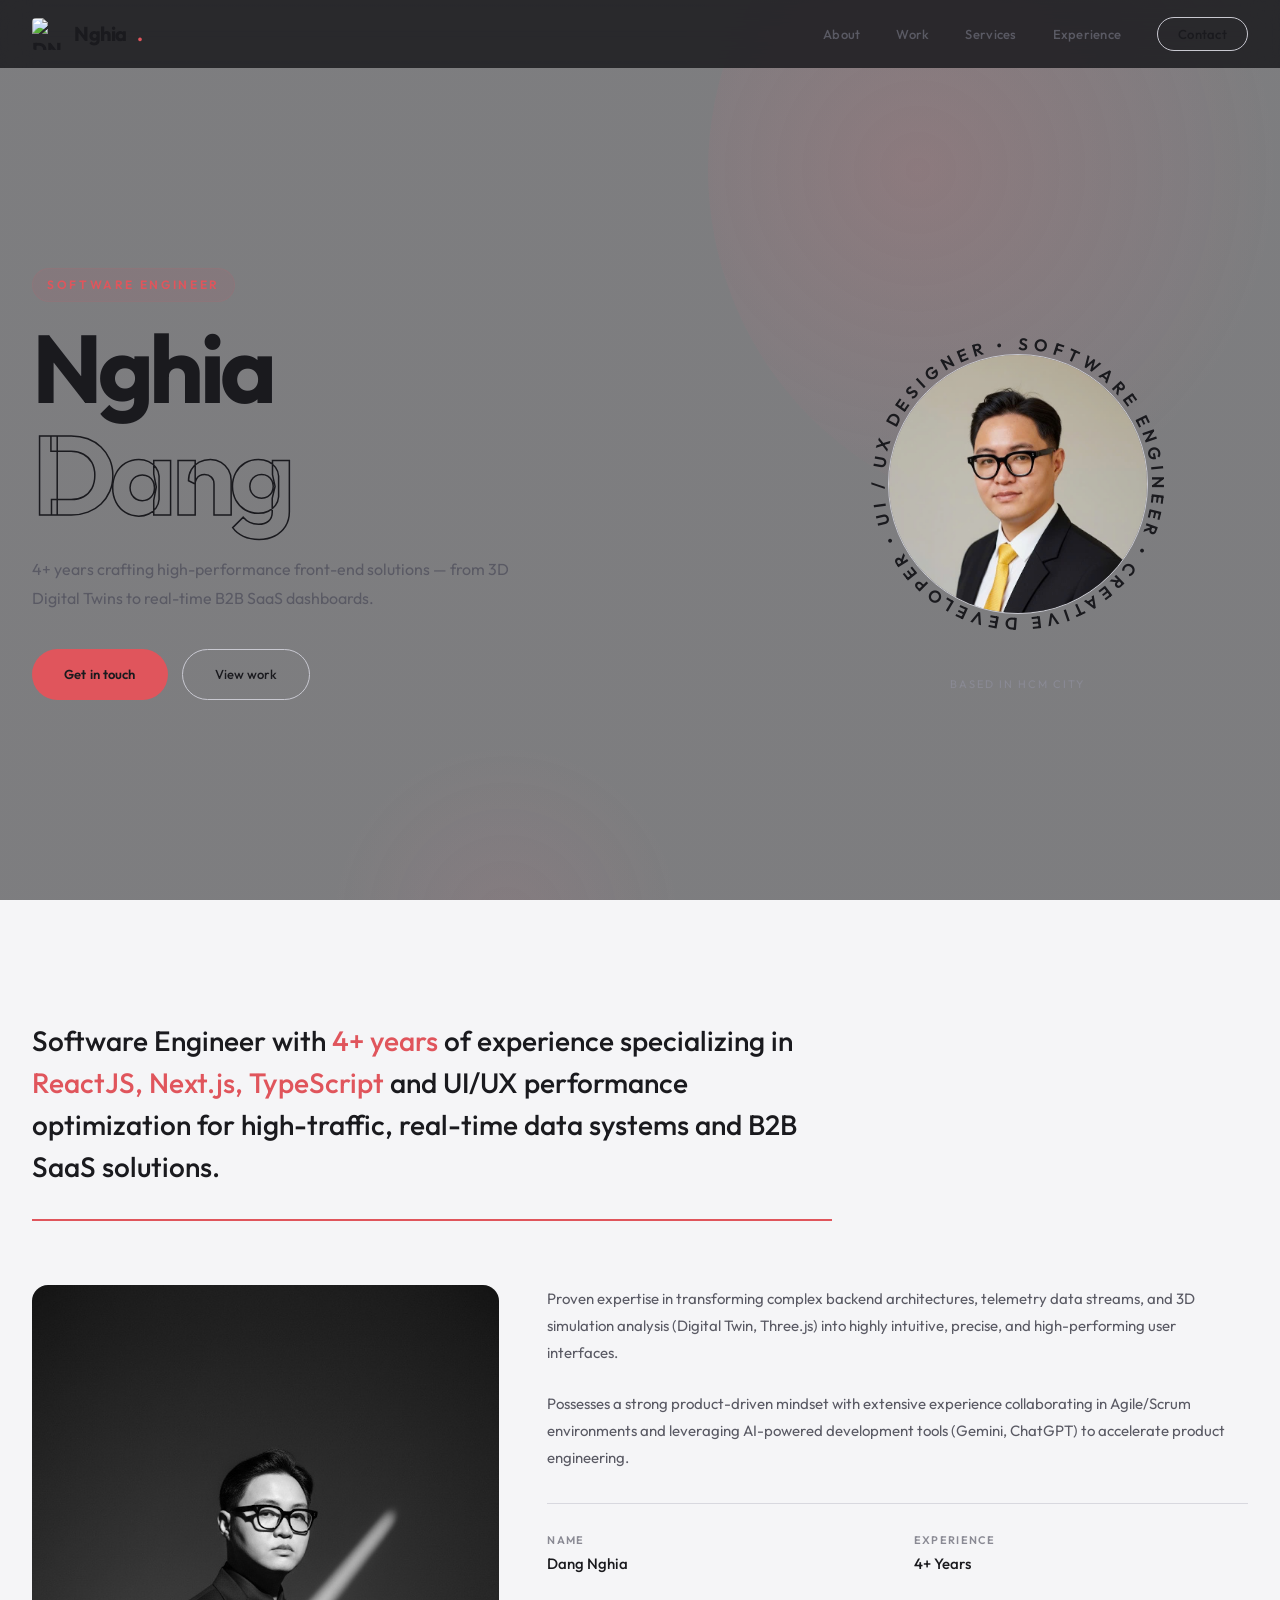
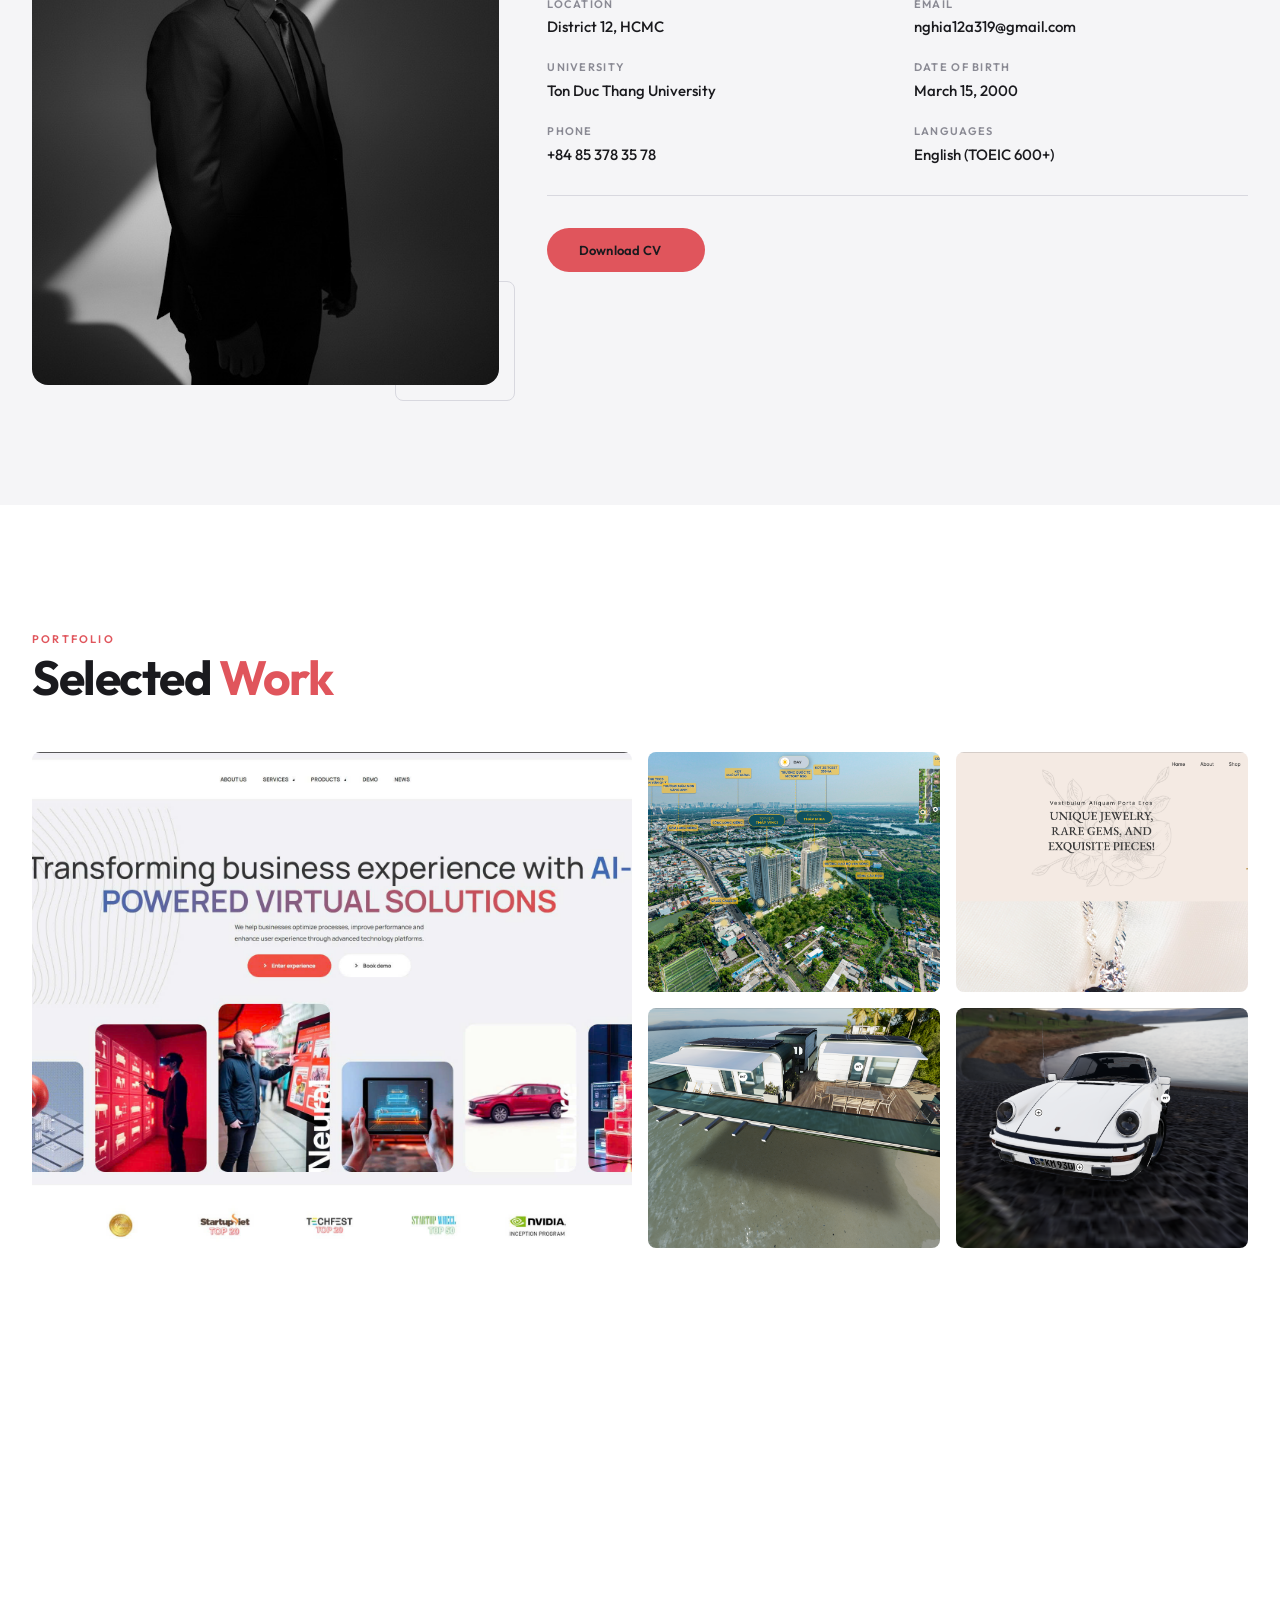
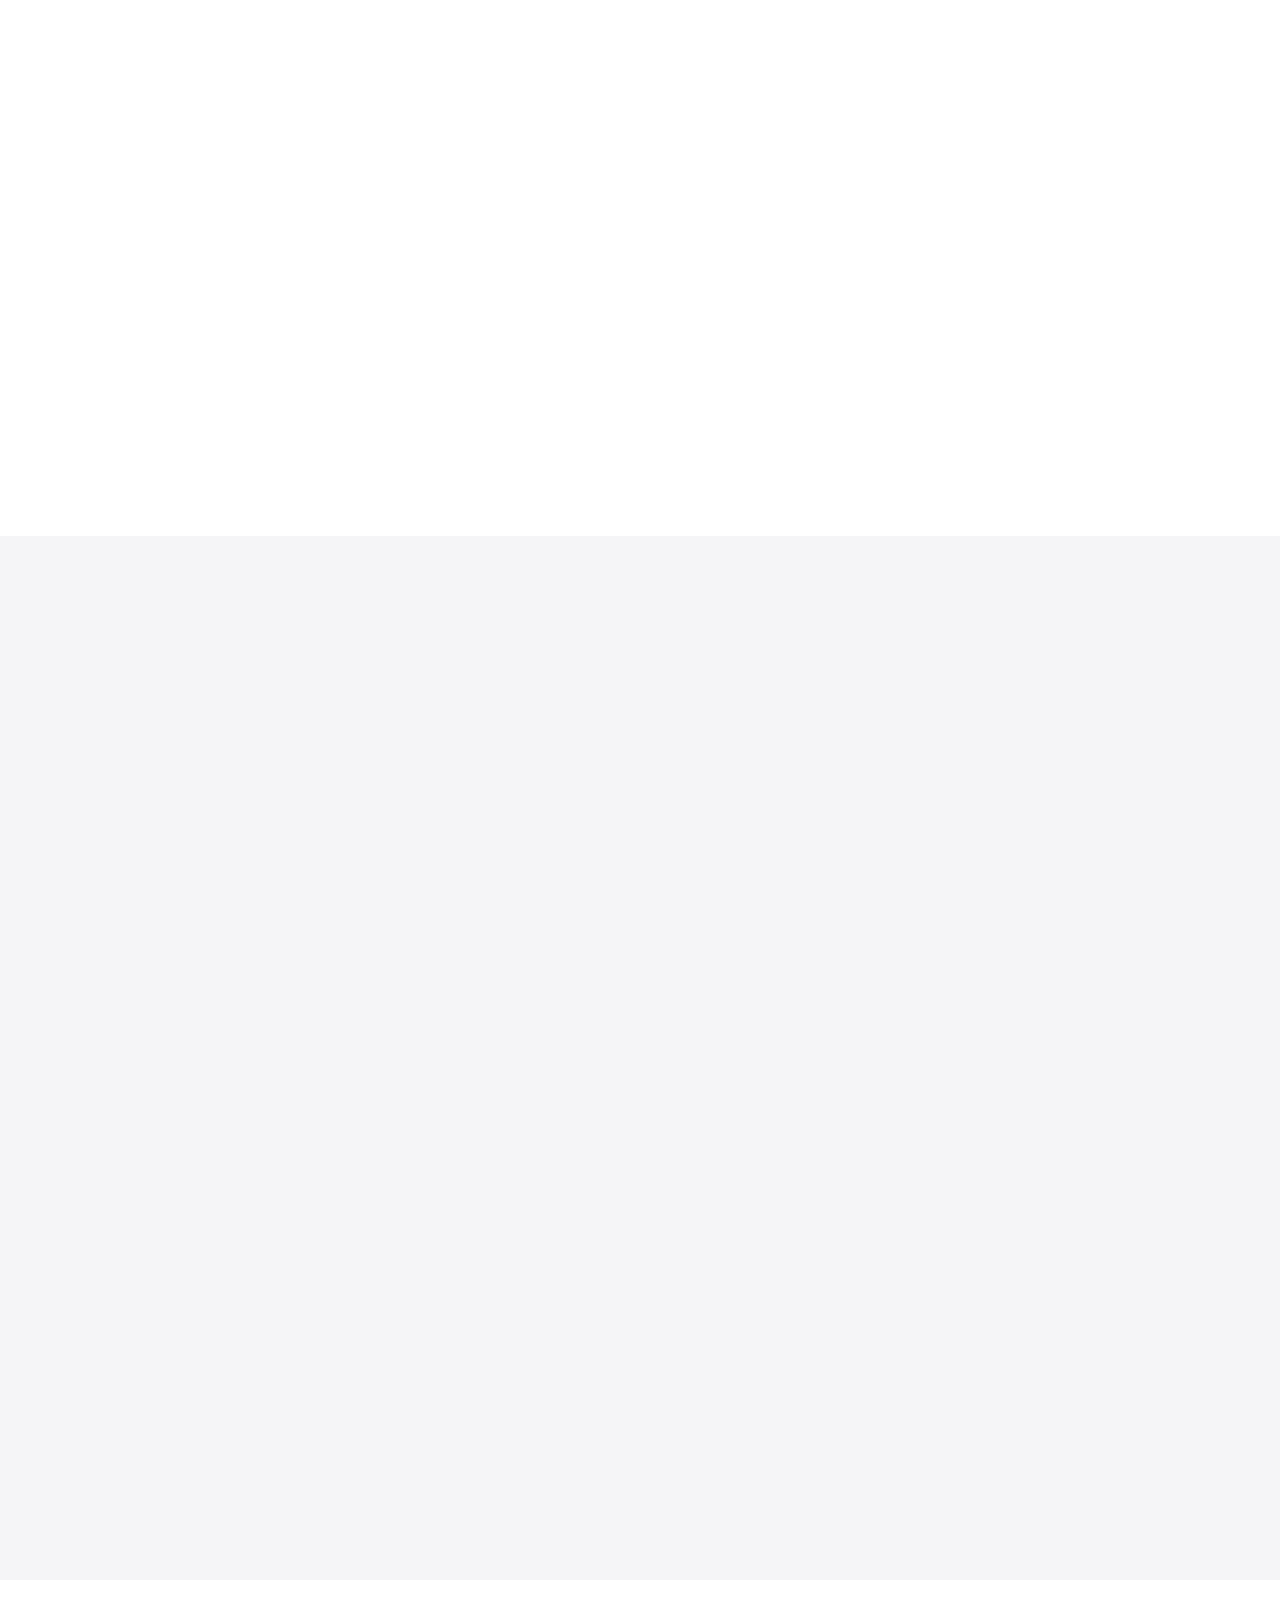
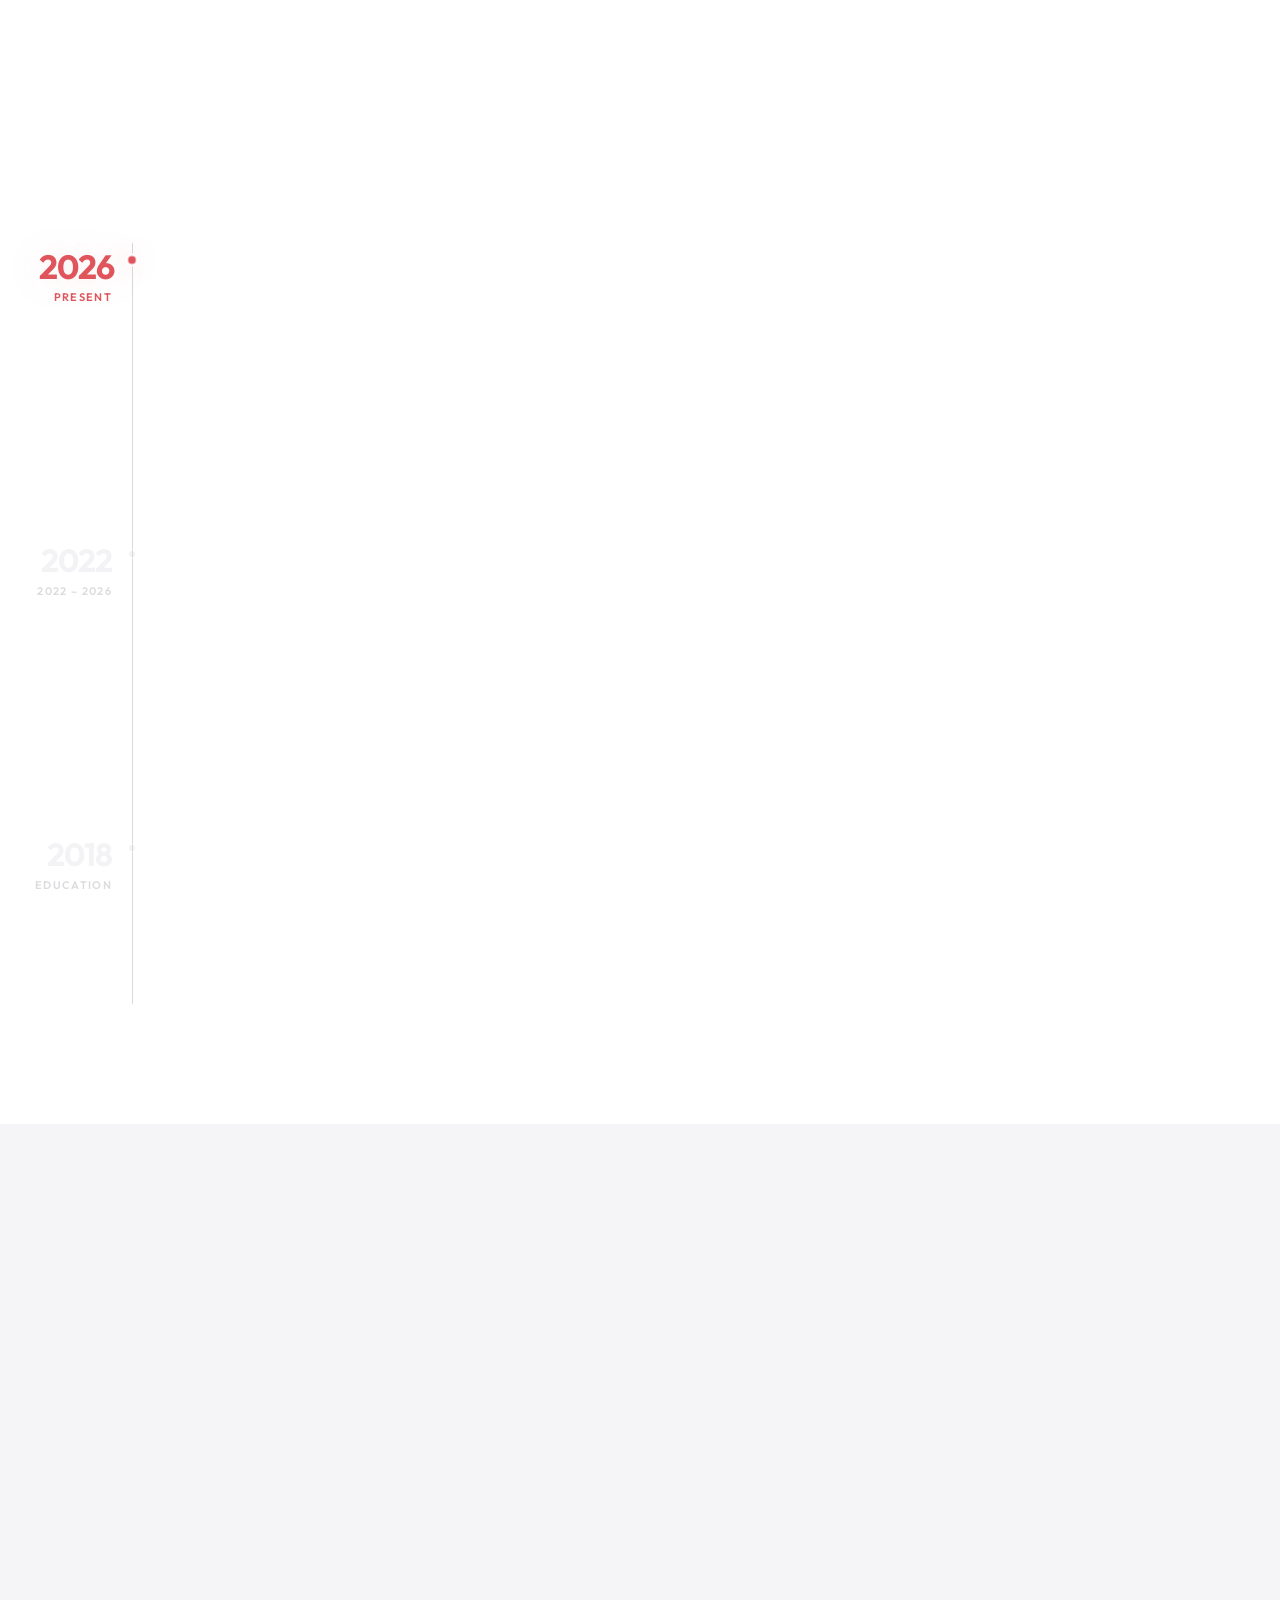
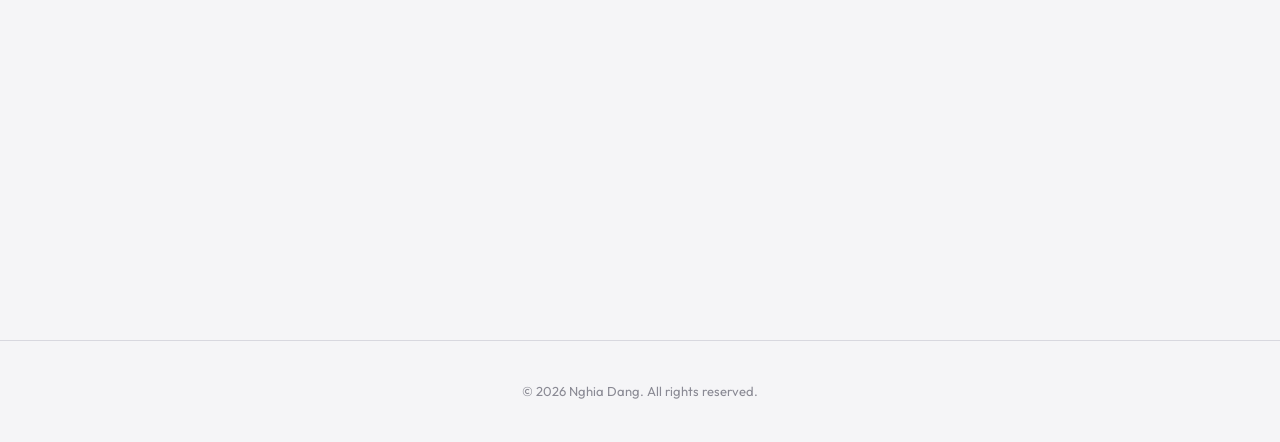
==== index.html @ f81da4aa "Add skills-lock.json to manage skill dependencies for design and redesign projects" ====
<!DOCTYPE html>
<html lang="en">

<head>
  <meta charset="UTF-8">
  <meta http-equiv="X-UA-Compatible" content="IE=edge">
  <meta name="viewport" content="width=device-width, initial-scale=1.0">
  <title>Nghia Dang — Software Engineer</title>
  <link rel="preconnect" href="https://fonts.googleapis.com">
  <link rel="preconnect" href="https://fonts.gstatic.com" crossorigin>
  <link
    href="https://fonts.googleapis.com/css2?family=Outfit:wght@400;500;600;700&family=Inter:wght@400;500;600&display=swap"
    rel="stylesheet">
  <link rel="stylesheet" href="./font/fontawesome-free-5.15.4-web/css/all.min.css">
  <link rel="stylesheet" href="./style/base.css">
  <link rel="stylesheet" href="./style/main.css">
  <link rel="stylesheet" href="./style/responsive.css">
  <link rel="shortcut icon" type="image/x-icon" href="./images/favio.png">
</head>

<body>

  <!-- Nav -->
  <nav class="nav" id="navbar" role="navigation" aria-label="Main navigation">
    <div class="container">
      <a href="#" class="nav-logo">
        <img src="./images/favio.png" alt="DN">
        Nghia<span>.</span>
      </a>
      <ul class="nav-links" id="navLinks">
        <li><a href="#about">About</a></li>
        <li><a href="#work">Work</a></li>
        <li><a href="#services">Services</a></li>
        <li><a href="#experience">Experience</a></li>
        <li><a href="#contact" class="nav-cta">Contact</a></li>
      </ul>
      <div class="burger" id="burger" aria-label="Toggle menu" role="button" tabindex="0">
        <span></span>
        <span></span>
        <span></span>
      </div>
    </div>
  </nav>

  <!-- Hero -->
  <header class="hero" id="hero">
    <video class="hero-video" autoplay muted loop playsinline poster="./images/wallpaper.jpg">
      <source src="./images/hero-bg-2.mp4" type="video/mp4">
    </video>
    <div class="hero-overlay"></div>
    <div class="hero-blob"></div>
    <div class="hero-blob-2"></div>
    <div class="container">
      <div class="hero-grid">
        <div class="hero-content">
          <span class="hero-tag">Software Engineer</span>
          <h1 class="hero-name">Nghia</h1>
          <h2 class="hero-name-outline">Dang</h2>
          <p class="hero-desc">
            4+ years crafting high-performance front-end solutions — from 3D Digital Twins to real-time B2B SaaS dashboards.
          </p>
          <div class="hero-actions">
            <a href="#contact" class="btn-primary">Get in touch</a>
            <a href="#work" class="btn-secondary">View work</a>
          </div>
        </div>
        <div class="hero-visual reveal">
          <div class="hero-visual-ring">
            <svg class="hero-visual-ring-svg" viewBox="0 0 340 340" aria-hidden="true">
              <defs>
                <path id="sloganPath" d="M 170 36 A 134 134 0 1 1 169.9 36" fill="none" />
              </defs>
              <text fill="currentColor" font-size="11" font-weight="600" letter-spacing="6"
                font-family="var(--font-sans)">
                <textPath href="#sloganPath" startOffset="0%">
                  SOFTWARE ENGINEER • CREATIVE DEVELOPER • UI / UX DESIGNER •
                </textPath>
              </text>
            </svg>
            <div class="hero-visual-ring-inner">
              <img src="./images/profile.jpg" alt="Nghia Dang">
            </div>
            <div class="hero-visual-dot"></div>
          </div>
          <span class="hero-visual-label">Based in HCM City</span>
        </div>
      </div>
    </div>
  </header>

  <!-- Hero Mobile -->
  <section class="hero-mobile" id="heroMobile">
    <video class="hero-video" autoplay muted loop playsinline poster="./images/wallpaper.jpg">
      <source src="./images/hero-bg-2.mp4" type="video/mp4">
    </video>
    <div class="hero-overlay"></div>
    <img src="./images/profile.jpg" alt="Nghia Dang" class="hero-mobile-avatar">
    <span class="hero-tag">Software Engineer</span>
    <h1 class="hero-mobile-name">Nghia Dang</h1>
    <p class="hero-mobile-sub">4+ years crafting high-performance front-end solutions — from 3D Digital Twins to real-time B2B SaaS dashboards.</p>
    <div class="hero-actions" style="justify-content:center;">
      <a href="#contact" class="btn-primary">Get in touch</a>
      <a href="#work" class="btn-secondary">View work</a>
    </div>
    <div style="margin-top: 28px; display: flex; gap: 24px; color: var(--text-muted); font-size: 1.25rem;">
      <a href="#" aria-label="Instagram"><i class="fab fa-instagram"></i></a>
      <a href="#" aria-label="Facebook"><i class="fab fa-facebook-f"></i></a>
      <a href="#" aria-label="YouTube"><i class="fab fa-youtube"></i></a>
    </div>
  </section>

  <!-- About -->
  <section class="section" id="about">
    <div class="container">
      <div class="about-statement reveal">
        Software Engineer with <em>4+ years</em> of experience specializing in <em>ReactJS, Next.js, TypeScript</em>
        and UI/UX performance optimization for high-traffic, real-time data systems and B2B SaaS solutions.
      </div>
      <div class="about-grid reveal reveal-delay-1">
        <div class="about-visual">
          <img src="./images/profile2.jpg" alt="Nghia Dang portrait">
          <div class="about-visual-decor"></div>
        </div>
        <div class="about-bio">
          <p>
            Proven expertise in transforming complex backend architectures, telemetry data streams, and 3D simulation
            analysis (Digital Twin, Three.js) into highly intuitive, precise, and high-performing user interfaces.
          </p>
          <p>
            Possesses a strong product-driven mindset with extensive experience collaborating in Agile/Scrum environments
            and leveraging AI-powered development tools (Gemini, ChatGPT) to accelerate product engineering.
          </p>
          <div class="about-details">
            <div class="about-detail-item">
              <span class="label">Name</span>
              <span class="value">Dang Nghia</span>
            </div>
            <div class="about-detail-item">
              <span class="label">Experience</span>
              <span class="value">4+ Years</span>
            </div>
            <div class="about-detail-item">
              <span class="label">Location</span>
              <span class="value">District 12, HCMC</span>
            </div>
            <div class="about-detail-item">
              <span class="label">Email</span>
              <span class="value">nghia12a319@gmail.com</span>
            </div>
            <div class="about-detail-item">
              <span class="label">University</span>
              <span class="value">Ton Duc Thang University</span>
            </div>
            <div class="about-detail-item">
              <span class="label">Date of Birth</span>
              <span class="value">March 15, 2000</span>
            </div>
            <div class="about-detail-item">
              <span class="label">Phone</span>
              <span class="value">+84 85 378 35 78</span>
            </div>
            <div class="about-detail-item">
              <span class="label">Languages</span>
              <span class="value">English (TOEIC 600+)</span>
            </div>
          </div>
          <div class="btn-download-cv">
            <button class="btn-primary btn-download-trigger">Download CV <i class="fas fa-chevron-down" style="font-size:0.7rem;margin-left:4px;"></i></button>
            <div class="btn-download-dropdown">
              <a href="./cv/CV_Dang_Hoang_Dai_Nghia_Frontend_Developer_EN.pdf" target="_blank" download><i class="fas fa-file-pdf"></i> English</a>
              <a href="./cv/CV_Dang_Hoang_Dai_Nghia_Frontend_Developer_VI.pdf" target="_blank" download><i class="fas fa-file-pdf"></i> Vietnamese</a>
            </div>
          </div>
        </div>
      </div>
    </div>
  </section>

  <!-- Work / Photos -->
  <section class="section section-alt" id="work">
    <div class="container">
      <div style="margin-bottom: 48px;" class="reveal">
        <span class="section-tag">Portfolio</span>
        <h2 class="section-title">Selected <span style="color:var(--accent);">Work</span></h2>
      </div>
      <div class="photo-grid">
        <a href="https://vizion.global/" target="_blank" class="photo-card card-1 reveal-scale reveal-delay-1">
          <img src="./images/s2.jpg" alt="Vizion Home Page">
          <div class="photo-card-overlay">
            <h3>Vizion Home Page</h3>
            <p>Landing • Animation • Brand</p>
          </div>
        </a>
        <a href="https://2fvisual-khaihoanprime.vizion.space/" target="_blank" class="photo-card card-2 reveal-scale reveal-delay-2">
          <img src="./images/s6.png" alt="Khai Hoan Prime">
          <div class="photo-card-overlay">
            <h3>Khai Hoan Prime</h3>
            <p>Real Estate • 3D Tour • Interactive</p>
          </div>
        </a>
        <a href="https://nghiadang-vizion.github.io/Aura_Jewelry_Store.2025/" target="_blank" class="photo-card card-3 reveal-scale reveal-delay-3">
          <img src="./images/s1.png" alt="Aura Jewelry">
          <div class="photo-card-overlay">
            <h3>Aura Jewelry</h3>
            <p>E-commerce • React • Three.js</p>
          </div>
        </a>
        <a href="https://demo.vizion.space/i-mbh" target="_blank" class="photo-card card-4 reveal-scale reveal-delay-4">
          <img src="./images/s3.png" alt="Mobile Home">
          <div class="photo-card-overlay">
            <h3>Mobile Home</h3>
            <p>Web Development • UI/UX • Demo</p>
          </div>
        </a>
        <a href="https://demo.vizion.space/demo-car-3d" target="_blank" class="photo-card card-5 reveal-scale reveal-delay-5">
          <img src="./images/s4.png" alt="3D Show Room">
          <div class="photo-card-overlay">
            <h3>3D Show Room</h3>
            <p>WebGL • Three.js • Interactive</p>
          </div>
        </a>
        <a href="https://demo.vizion.space/vr-factory" target="_blank" class="photo-card card-6 reveal-scale">
          <img src="./images/s5.png" alt="VR Factory">
          <div class="photo-card-overlay">
            <h3>VR Factory</h3>
            <p>VR • 3D • Immersive</p>
          </div>
        </a>
        <a href="https://fromthestress.vn/" target="_blank" class="photo-card card-7 reveal-scale reveal-delay-1">
          <img src="./images/s7.jpg" alt="From the Stress">
          <div class="photo-card-overlay">
            <h3>From the Stress</h3>
            <p>Landing • Animation • Brand</p>
          </div>
        </a>
        <a href="https://vietrunner.com/" target="_blank" class="photo-card card-11 reveal-scale">
          <img src="./images/s8.jpg" alt="Vietrunner">
          <div class="photo-card-overlay">
            <h3>Vietrunner</h3>
            <p>Landing • Animation • Brand</p>
          </div>
        </a>
        <a href="https://fms.autovts.dev/" target="_blank" class="photo-card card-12 reveal-scale">
          <img src="./images/s9.jpg" alt="Warehouse Control System">
          <div class="photo-card-overlay">
            <h3>Warehouse Control System</h3>
            <p>Web Development • React • Node.js</p>
          </div>
        </a>
        <a href="http://baobitienthanh.com/" target="_blank" class="photo-card card-13 reveal-scale">
          <img src="./images/s10.jpg" alt="Bao Bì Tiến Thành">
          <div class="photo-card-overlay">
            <h3>Bao Bì Tiến Thành</h3>
            <p>E-commerce • Laravel • SQL</p>
          </div>
        </a>
        <a href="https://vr360.etown.vizion.space/map" target="_blank" class="photo-card card-14 reveal-scale">
          <img src="./images/s11.jpg" alt="Etown 3d Tour">
          <div class="photo-card-overlay">
            <h3>Etown 3d Tour</h3>
            <p>Web Development • Three.js • Interactive</p>
          </div>
        </a>
      </div>
    </div>
  </section>

  <!-- Services -->
  <section class="section" id="services">
    <div class="container">
      <div style="margin-bottom: 48px;" class="reveal">
        <span class="section-tag">Expertise</span>
        <h2 class="section-title">What I <span style="color:var(--accent);">Do</span></h2>
      </div>
      <div class="services-list">
        <div class="service-item reveal-left">
          <span class="service-number">01</span>
          <div class="service-item-body">
            <h3>Front-End <span style="color:var(--accent);">Development</span></h3>
            <p>ReactJS, Next.js, TypeScript, JavaScript, HTML5, SASS/CSS3. Building responsive, performant web applications with clean architecture and maintainable code.</p>
          </div>
        </div>
        <div class="service-item reveal-left reveal-delay-1">
          <span class="service-number">02</span>
          <div class="service-item-body">
            <h3>Data & UI <span style="color:var(--accent);">Optimization</span></h3>
            <p>Advanced state management, form validation, component design, and UI performance tuning for massive datasets, large tables/lists, and real-time operational dashboards.</p>
          </div>
        </div>
        <div class="service-item reveal-left reveal-delay-2">
          <span class="service-number">03</span>
          <div class="service-item-body">
            <h3>System <span style="color:var(--accent);">Integration</span></h3>
            <p>RESTful API integration, JWT authentication & authorization flows, real-time telemetry communication. Proficient in Git, Nginx, Docker, Postman/Swagger.</p>
          </div>
        </div>
        <div class="service-item reveal-left reveal-delay-3">
          <span class="service-number">04</span>
          <div class="service-item-body">
            <h3>3D & <span style="color:var(--accent);">Simulation</span></h3>
            <p>Three.js, WebGL, WebXR (AR/VR), Model-Viewer, Digital Twin architecture. Building production-grade 3D web applications with optimized shaders and asset pipelines.</p>
          </div>
        </div>
      </div>
    </div>
  </section>

  <!-- Experience -->
  <section class="section section-alt" id="experience">
    <div class="container">
      <div style="margin-bottom: 64px;" class="reveal">
        <span class="section-tag">Career</span>
        <h2 class="section-title">Work <span style="color:var(--accent);">Experience</span></h2>
      </div>
      <div class="timeline">
        <div class="timeline-item" data-year="2026">
          <div class="timeline-year" data-year="2026">
            <span class="timeline-year-num">2026</span>
            <span class="timeline-year-label">Present</span>
          </div>
          <div class="timeline-content reveal-left">
            <div class="timeline-meta">
              <span class="timeline-company">Vinatech Solution</span>
              <span class="timeline-role">Frontend Web Developer</span>
            </div>
            <p>Researching and building high-fidelity 3D Digital Twin solutions for intelligent Warehouse Management Systems (WMS). Engineering low-latency real-time synchronization between AGV/AMR robot hardware and 3D web models via telemetry data processing. Designing multi-layered dashboard interfaces for monitoring tasks, workflows, and system audits.</p>
            <div class="timeline-tech">
              <span>Three.js</span>
              <span>ReactJS</span>
              <span>WebGL</span>
              <span>Real-time Telemetry</span>
              <span>Digital Twin</span>
            </div>
          </div>
        </div>
        <div class="timeline-item" data-year="2022">
          <div class="timeline-year" data-year="2022">
            <span class="timeline-year-num">2022</span>
            <span class="timeline-year-label">2022 – 2026</span>
          </div>
          <div class="timeline-content reveal-left reveal-delay-1">
            <div class="timeline-meta">
              <span class="timeline-company">Vizion LLC</span>
              <span class="timeline-role">Software Engineer (Front-end Specialist)</span>
            </div>
            <p>Developed and maintained complex enterprise web applications, re-architecting component structures to improve initial page load times by 30%. Integrated robust RESTful APIs with response caching and optimal state hydration logic, enhancing API interaction speeds by 25%. Built over 10 production-grade 3D web applications using Three.js & WebGL.</p>
            <div class="timeline-tech">
              <span>ReactJS</span>
              <span>Next.js</span>
              <span>Three.js</span>
              <span>TypeScript</span>
              <span>RESTful API</span>
              <span>Agile/Scrum</span>
            </div>
          </div>
        </div>
        <div class="timeline-item" data-year="2018">
          <div class="timeline-year" data-year="2018">
            <span class="timeline-year-num">2018</span>
            <span class="timeline-year-label">Education</span>
          </div>
          <div class="timeline-content reveal-left reveal-delay-2">
            <div class="timeline-meta">
              <span class="timeline-company">Ton Duc Thang University</span>
              <span class="timeline-role">Bachelor of Software Engineering</span>
            </div>
            <p>Graduated with a degree in Software Engineering (Information Technology major), GPA 7.5/10. Built a strong foundation in software architecture, data structures, and modern web technologies that launched a career in front-end engineering.</p>
            <div class="timeline-tech">
              <span>Software Engineering</span>
              <span>Information Technology</span>
              <span>GPA 7.5</span>
            </div>
          </div>
        </div>
      </div>
    </div>
  </section>

  <!-- Contact -->
  <section class="section" id="contact">
    <div class="container">
      <div style="margin-bottom: 48px;" class="reveal">
        <span class="section-tag">Contact</span>
        <h2 class="section-title">Let's <span style="color:var(--accent);">Talk</span></h2>
      </div>
      <div class="contact-grid reveal reveal-delay-1">
        <div class="contact-info">
          <div class="contact-card reveal-left">
            <div class="contact-card-icon"><i class="fas fa-map-marker-alt"></i></div>
            <div>
              <h4>Location</h4>
              <span>Dong Hung Thuan, Tp HCM</span>
            </div>
          </div>
          <div class="contact-card reveal-left reveal-delay-1">
            <div class="contact-card-icon"><i class="fas fa-phone"></i></div>
            <div>
              <h4>Phone</h4>
              <span>+84 85 378 35 78</span>
            </div>
          </div>
          <div class="contact-card reveal-left reveal-delay-2">
            <div class="contact-card-icon"><i class="fas fa-envelope"></i></div>
            <div>
              <h4>Email</h4>
              <span>nghia12a319@gmail.com</span>
            </div>
          </div>
          <div class="contact-card reveal-left reveal-delay-3">
            <div class="contact-card-icon"><i class="fas fa-share-alt"></i></div>
            <div>
              <h4>Social</h4>
              <div class="contact-card-social">
                <a href="#" aria-label="Facebook"><i class="fab fa-facebook-square"></i></a>
                <a href="#" aria-label="Instagram"><i class="fab fa-instagram"></i></a>
                <a href="#" aria-label="Twitter"><i class="fab fa-twitter-square"></i></a>
              </div>
            </div>
          </div>
        </div>
        <form class="contact-form-wrap" novalidate>
          <p>Have a project in mind? Let's build something great together. Drop me a message and I'll get back to you
            within 24 hours.</p>
          <div class="form-row">
            <div class="form-group">
              <label for="contactName">Name</label>
              <input type="text" id="contactName" placeholder="Your name" required>
            </div>
            <div class="form-group">
              <label for="contactEmail">Email</label>
              <input type="email" id="contactEmail" placeholder="your@email.com" required>
            </div>
          </div>
          <div class="form-row">
            <div class="form-group">
              <label for="contactPhone">Phone</label>
              <input type="tel" id="contactPhone" placeholder="+84 ...">
            </div>
            <div class="form-group">
              <label for="contactSubject">Subject</label>
              <input type="text" id="contactSubject" placeholder="Project type">
            </div>
          </div>
          <div class="form-group">
            <label for="contactMessage">Message</label>
            <textarea id="contactMessage" placeholder="Tell me about your project..." rows="4"></textarea>
          </div>
          <button type="submit" class="btn-submit">Send message</button>
        </form>
      </div>
    </div>
  </section>

  <!-- Footer -->
  <footer class="footer">
    <span>&copy; 2026 Nghia Dang. All rights reserved.</span>
  </footer>

  <!-- Scroll Top -->
  <button class="scroll-top" id="scrollTop" aria-label="Scroll to top">
    <i class="fas fa-chevron-up"></i>
  </button>

  <script src="./js/app.js"></script>
</body>

</html>
---- style/base.css ----
:root {
  --accent: #fa646b;
  --accent-hover: #fc878d;
  --accent-dim: rgba(250, 100, 107, 0.1);
  --accent-glow: rgba(250, 100, 107, 0.25);

  --surface: #1a1a1e;
  --surface-elevated: #222226;
  --surface-hover: #2a2a2e;
  --border: #2e2e33;
  --border-light: #3a3a40;

  --text-primary: #f0f0f0;
  --text-secondary: #a0a0aa;
  --text-muted: #6a6a74;

  --radius-sm: 4px;
  --radius-md: 8px;
  --radius-lg: 16px;

  --font-sans: 'Outfit', 'Inter', system-ui, -apple-system, sans-serif;
  --font-mono: 'JetBrains Mono', 'Fira Code', monospace;

  --max-width: 1280px;
  --nav-height: 68px;
}

@media (prefers-color-scheme: light) {
  :root {
    --surface: #f5f5f7;
    --surface-elevated: #ffffff;
    --surface-hover: #eeeef0;
    --border: #d8d8df;
    --border-light: #c8c8d0;
    --text-primary: #1a1a1e;
    --text-secondary: #5a5a64;
    --text-muted: #8a8a94;
    --accent: #e0555c;
    --accent-hover: #c9444b;
    --accent-dim: rgba(224, 85, 92, 0.08);
    --accent-glow: rgba(224, 85, 92, 0.18);
  }
}

@media (prefers-reduced-motion: reduce) {
  *, *::before, *::after {
    animation-duration: 0.01ms !important;
    animation-iteration-count: 1 !important;
    transition-duration: 0.01ms !important;
  }
}

*, *::before, *::after {
  margin: 0;
  padding: 0;
  box-sizing: border-box;
}

html {
  width: 100%;
  overflow-x: clip;
  scroll-behavior: smooth;
  -webkit-font-smoothing: antialiased;
  -moz-osx-font-smoothing: grayscale;
}

body {
  width: 100%;
  max-width: 100vw;
  font-family: var(--font-sans);
  background: var(--surface);
  color: var(--text-primary);
  line-height: 1.6;
  overflow-x: clip;
}

img {
  max-width: 100%;
  height: auto;
  display: block;
}

a { color: inherit; text-decoration: none; }
ul { list-style: none; }
button { font-family: inherit; cursor: pointer; border: none; background: none; }
input, textarea { font-family: inherit; }
---- style/main.css ----
.container {
  max-width: var(--max-width);
  margin: 0 auto;
  padding: 0 32px;
}

/* ══════════════════════════════════
   KEYFRAMES
   ══════════════════════════════════ */
@keyframes fadeUp {
  from {
    opacity: 0;
    transform: translateY(30px);
  }

  to {
    opacity: 1;
    transform: translateY(0);
  }
}

@keyframes fadeLeft {
  from {
    opacity: 0;
    transform: translateX(-40px);
  }

  to {
    opacity: 1;
    transform: translateX(0);
  }
}

@keyframes fadeRight {
  from {
    opacity: 0;
    transform: translateX(40px);
  }

  to {
    opacity: 1;
    transform: translateX(0);
  }
}

@keyframes scaleIn {
  from {
    opacity: 0;
    transform: scale(0.92);
  }

  to {
    opacity: 1;
    transform: scale(1);
  }
}

@keyframes pulse {

  0%,
  100% {
    transform: translate(-50%, -50%) scale(1);
    opacity: 1;
  }

  50% {
    transform: translate(-50%, -50%) scale(1.5);
    opacity: 0.5;
  }
}

@keyframes ringSpin {
  to {
    transform: rotate(360deg);
  }
}

@keyframes shimmer {
  0% {
    background-position: -200% center;
  }

  100% {
    background-position: 200% center;
  }
}

@keyframes lineGrow {
  from {
    width: 0;
  }

  to {
    width: 100%;
  }
}

@keyframes bgPan {
  from {
    background-position: 0% 50%;
  }

  to {
    background-position: 100% 50%;
  }
}

@keyframes float {

  0%,
  100% {
    transform: translateY(0);
  }

  50% {
    transform: translateY(-8px);
  }
}

/* ══════════════════════════════════
   NAVIGATION
   ══════════════════════════════════ */
.nav {
  position: fixed;
  top: 0;
  left: 0;
  right: 0;
  z-index: 100;
  height: var(--nav-height);
  display: flex;
  align-items: center;
  background: rgba(26, 26, 30, 0.85);
  backdrop-filter: blur(16px);
  -webkit-backdrop-filter: blur(16px);
  border-bottom: 1px solid transparent;
  transition: transform 0.4s cubic-bezier(0.16, 1, 0.3, 1), border-color 0.3s;
  animation: fadeUp 0.6s cubic-bezier(0.16, 1, 0.3, 1) both;
}

.nav.has-scrolled {
  border-bottom-color: var(--border);
}

.nav.hidden {
  transform: translateY(-100%);
}

.nav .container {
  display: flex;
  align-items: center;
  justify-content: space-between;
  width: 100%;
}

.nav-logo {
  display: flex;
  align-items: center;
  gap: 10px;
  font-size: 1.25rem;
  font-weight: 700;
  letter-spacing: -0.02em;
  color: var(--text-primary);
}

.nav-logo img {
  width: 32px;
  height: 32px;
  border-radius: var(--radius-sm);
  transition: transform 0.3s;
}

.nav-logo:hover img {
  transform: rotate(-8deg) scale(1.05);
}

.nav-logo span {
  color: var(--accent);
}

.nav-links {
  display: flex;
  align-items: center;
  gap: 36px;
}

.nav-links a {
  font-size: 0.813rem;
  font-weight: 500;
  color: var(--text-secondary);
  letter-spacing: 0.02em;
  transition: color 0.25s;
  position: relative;
}

.nav-links a::after {
  content: '';
  position: absolute;
  bottom: -4px;
  left: 0;
  width: 0;
  height: 1.5px;
  background: var(--accent);
  transition: width 0.35s cubic-bezier(0.16, 1, 0.3, 1);
}

.nav-links a:hover {
  color: var(--text-primary);
}

.nav-links a:hover::after {
  width: 100%;
}

.nav-cta {
  padding: 8px 20px !important;
  border: 1px solid var(--border-light);
  border-radius: 9999px;
  color: var(--text-primary) !important;
  transition: border-color 0.25s, background 0.25s !important;
}

.nav-cta::after {
  display: none !important;
}

.nav-cta:hover {
  border-color: var(--accent) !important;
  background: var(--accent-dim) !important;
}

.burger {
  display: none;
  flex-direction: column;
  gap: 5px;
  cursor: pointer;
  padding: 4px;
  z-index: 110;
}

.burger span {
  display: block;
  width: 22px;
  height: 2px;
  background: var(--text-primary);
  border-radius: 2px;
  transition: transform 0.3s, opacity 0.3s;
}

.burger.active span:nth-child(1) {
  transform: translateY(7px) rotate(45deg);
}

.burger.active span:nth-child(2) {
  opacity: 0;
}

.burger.active span:nth-child(3) {
  transform: translateY(-7px) rotate(-45deg);
}

/* ══════════════════════════════════
   HERO
   ══════════════════════════════════ */
.hero {
  position: relative;
  min-height: 100dvh;
  display: flex;
  align-items: center;
  padding-top: var(--nav-height);
  overflow: hidden;
}

.hero-video {
  position: absolute;
  inset: 0;
  width: 100%;
  height: 100%;
  object-fit: cover;
  z-index: 0;
  will-change: transform;
}

.hero-video+.hero-blob {
  z-index: 1;
}

.hero-overlay {
  position: absolute;
  inset: 0;
  background: linear-gradient(135deg, rgba(26, 26, 30, 0.55), rgba(26, 26, 30, 0.55));
  z-index: 1;
  pointer-events: none;
}

.hero-blob,
.hero-blob-2 {
  z-index: 1;
}

.hero-blob {
  position: absolute;
  top: -20%;
  right: -10%;
  width: 700px;
  height: 700px;
  background: radial-gradient(circle at 30% 50%, rgba(250, 100, 107, 0.12), transparent 60%);
  border-radius: 50%;
  z-index: 1;
  pointer-events: none;
  animation: float 8s ease-in-out infinite;
}

.hero-blob-2 {
  position: absolute;
  bottom: -30%;
  left: 20%;
  width: 500px;
  height: 500px;
  background: radial-gradient(circle at 50% 50%, rgba(250, 100, 107, 0.06), transparent 50%);
  border-radius: 50%;
  z-index: 1;
  pointer-events: none;
  animation: float 10s ease-in-out infinite reverse;
}

.hero>* {
  position: relative;
  z-index: 2;
}

.hero>.hero-video,
.hero>.hero-overlay,
.hero>.hero-blob,
.hero>.hero-blob-2 {
  position: absolute;
  z-index: auto;
}

.hero .container {
  position: relative;
  z-index: 2;
  width: 100%;
}

.hero-grid {
  display: grid;
  grid-template-columns: 1.2fr 0.8fr;
  gap: 64px;
  align-items: center;
}

.hero-content>* {
  animation: fadeUp 0.7s cubic-bezier(0.16, 1, 0.3, 1) both;
}

.hero-tag {
  font-size: 0.75rem;
  font-weight: 600;
  text-transform: uppercase;
  letter-spacing: 0.22em;
  color: var(--accent);
  margin-bottom: 20px;
  display: inline-block;
  padding: 6px 14px;
  border: 1px solid var(--accent-dim);
  border-radius: 9999px;
  background: var(--accent-dim);
  animation-delay: 0.1s;
}

.hero-name {
  font-size: clamp(3rem, 8vw, 6rem);
  font-weight: 700;
  line-height: 0.95;
  letter-spacing: -0.05em;
  margin-bottom: 8px;
  animation-delay: 0.25s;
}

.hero-name-outline {
  font-size: clamp(3.2rem, 9vw, 7rem);
  font-weight: 700;
  line-height: 0.95;
  letter-spacing: -0.05em;
  color: transparent;
  -webkit-text-stroke: 1.5px var(--text-primary);
  margin-bottom: 28px;
  animation-delay: 0.4s;
}

.hero-desc {
  font-size: 1rem;
  color: var(--text-secondary);
  max-width: 480px;
  line-height: 1.8;
  margin-bottom: 36px;
  animation-delay: 0.55s;
}

.hero-actions {
  display: flex;
  gap: 14px;
  flex-wrap: wrap;
  animation-delay: 0.7s;
}

.btn-primary {
  display: inline-flex;
  align-items: center;
  gap: 8px;
  padding: 14px 32px;
  background: var(--accent);
  color: #1a1a1e;
  font-size: 0.813rem;
  font-weight: 600;
  border-radius: 9999px;
  transition: transform 0.25s, box-shadow 0.25s;
  letter-spacing: 0.01em;
  will-change: transform;
}

.btn-primary:hover {
  transform: translateY(-3px) scale(1.02);
  box-shadow: 0 12px 32px var(--accent-glow);
}

.btn-primary:active {
  transform: scale(0.96);
}

.btn-secondary {
  display: inline-flex;
  align-items: center;
  gap: 8px;
  padding: 14px 32px;
  border: 1px solid var(--border-light);
  color: var(--text-primary);
  font-size: 0.813rem;
  font-weight: 500;
  border-radius: 9999px;
  transition: border-color 0.25s, background 0.25s, transform 0.25s;
}

.btn-secondary:hover {
  border-color: var(--text-secondary);
  background: var(--surface-elevated);
  transform: translateY(-2px);
}

.btn-secondary:active {
  transform: scale(0.96);
}

.hero-visual {
  position: relative;
  display: flex;
  justify-content: center;
  align-items: center;
  animation: scaleIn 0.8s cubic-bezier(0.16, 1, 0.3, 1) 0.6s both;
}

.hero-visual-ring {
  width: 340px;
  height: 340px;
  border-radius: 50%;
  position: relative;
  display: flex;
  align-items: center;
  justify-content: center;
  animation: ringSpin 30s linear infinite;
}

.hero-visual-ring-inner {
  width: 260px;
  height: 260px;
  border-radius: 50%;
  border: 1px solid var(--border-light);
  display: flex;
  align-items: center;
  justify-content: center;
  overflow: hidden;
  animation: ringSpin 30s linear infinite reverse;
  position: relative;
}

.hero-visual-ring-inner img {
  transition: transform 0.5s;
  position: absolute;
  top: -20px;
}

.hero-visual-ring-inner:hover img {
  transform: scale(1.06);
}

.hero-visual-dot {
  position: absolute;
  width: 12px;
  height: 12px;
  background: var(--accent);
  border-radius: 50%;
  top: 50%;
  left: 50%;
  transform: translate(-50%, -50%);
  box-shadow: 0 0 20px var(--accent-glow);
  animation: pulse 2.5s ease-in-out infinite;
  display: none;
}

.hero-visual-ring-svg {
  position: absolute;
  inset: 0;
  width: 100%;
  height: 100%;
  pointer-events: none;
}

.hero-visual-ring-svg text {
  font-size: 17px;
  letter-spacing: 5px;
  font-weight: 600;
  text-transform: uppercase;
  fill: currentColor;
}

.hero-visual-label {
  position: absolute;
  bottom: -40px;
  left: 50%;
  transform: translateX(-50%);
  font-size: 0.688rem;
  text-transform: uppercase;
  letter-spacing: 0.18em;
  color: var(--text-muted);
  white-space: nowrap;
}

/* ─── Hero Mobile ─── */
.hero-mobile {
  display: none;
  position: relative;
  width: 100%;
  min-height: 100dvh;
  padding: var(--nav-height) 24px 48px;
  flex-direction: column;
  align-items: center;
  justify-content: center;
  text-align: center;
  overflow: hidden;
}

.hero-mobile>*:not(.hero-video):not(.hero-overlay) {
  position: relative;
  z-index: 2;
}

.hero-mobile-avatar {
  width: 120px;
  height: 120px;
  border-radius: 50%;
  border: 2px solid var(--accent);
  object-fit: cover;
  margin-bottom: 24px;
  animation: scaleIn 0.6s cubic-bezier(0.16, 1, 0.3, 1) both;
}

.hero-mobile-name {
  font-size: 2.5rem;
  font-weight: 700;
  letter-spacing: -0.03em;
  line-height: 1;
  margin-bottom: 8px;
  animation: fadeUp 0.6s cubic-bezier(0.16, 1, 0.3, 1) 0.2s both;
}

.hero-mobile-sub {
  font-size: 0.938rem;
  color: var(--text-secondary);
  margin-bottom: 32px;
  max-width: 320px;
  animation: fadeUp 0.6s cubic-bezier(0.16, 1, 0.3, 1) 0.35s both;
}

.hero-mobile .hero-actions {
  animation: fadeUp 0.6s cubic-bezier(0.16, 1, 0.3, 1) 0.5s both;
}

/* ══════════════════════════════════
   SECTIONS
   ══════════════════════════════════ */
.section {
  padding: 120px 0;
  width: 100%;
}

.section-alt {
  background: var(--surface-elevated);
}

.section-tag {
  font-size: 0.688rem;
  font-weight: 600;
  text-transform: uppercase;
  letter-spacing: 0.2em;
  color: var(--accent);
  margin-bottom: 12px;
}

.section-title {
  font-size: clamp(2rem, 4vw, 3rem);
  font-weight: 700;
  letter-spacing: -0.03em;
  line-height: 1.1;
}

.section-title .accent {
  color: var(--accent);
  background: linear-gradient(90deg, var(--accent), var(--accent-hover), var(--accent));
  background-size: 200% auto;
  -webkit-background-clip: text;
  -webkit-text-fill-color: transparent;
  background-clip: text;
  animation: shimmer 4s linear infinite;
}

/* ══════════════════════════════════
   ABOUT
   ══════════════════════════════════ */
.about-statement {
  font-size: clamp(1.25rem, 2.5vw, 1.75rem);
  font-weight: 500;
  line-height: 1.5;
  color: var(--text-primary);
  max-width: 800px;
  margin-bottom: 64px;
  padding-bottom: 32px;
  border-bottom: 1px solid var(--border);
  position: relative;
}

.about-statement::after {
  content: '';
  position: absolute;
  bottom: -1px;
  left: 0;
  width: 80px;
  height: 2px;
  background: var(--accent);
  animation: lineGrow 0.8s cubic-bezier(0.16, 1, 0.3, 1) forwards;
}

.about-statement em {
  color: var(--accent);
  font-style: normal;
}

.about-grid {
  display: grid;
  grid-template-columns: 1fr 1.5fr;
  gap: 48px;
}

.about-visual {
  position: relative;
}

.about-visual img {
  width: 100%;
  border-radius: var(--radius-lg);
  filter: grayscale(1);
  transition: filter 0.6s, transform 0.6s;
}

.about-visual:hover img {
  filter: grayscale(0);
  transform: scale(1.02);
}

.about-visual-decor {
  position: absolute;
  bottom: -16px;
  right: -16px;
  width: 120px;
  height: 120px;
  border: 1px solid var(--border);
  border-radius: var(--radius-md);
  z-index: -1;
  transition: border-color 0.4s;
}

.about-visual:hover+.about-visual-decor,
.about-visual-decor:hover {
  border-color: var(--accent);
}

.about-bio p {
  color: var(--text-secondary);
  line-height: 1.8;
  margin-bottom: 24px;
  font-size: 0.938rem;
}

.about-details {
  display: grid;
  grid-template-columns: 1fr 1fr;
  gap: 20px 32px;
  margin: 32px 0;
  padding: 28px 0;
  border-top: 1px solid var(--border);
  border-bottom: 1px solid var(--border);
}

.about-detail-item {
  display: flex;
  flex-direction: column;
  gap: 2px;
  transition: transform 0.3s;
}

.about-detail-item:hover {
  transform: translateX(4px);
}

.about-detail-item .label {
  font-size: 0.688rem;
  font-weight: 600;
  text-transform: uppercase;
  letter-spacing: 0.12em;
  color: var(--text-muted);
}

.about-detail-item .value {
  font-size: 0.938rem;
  font-weight: 500;
  color: var(--text-primary);
}

/* ══════════════════════════════════
   WORK / PHOTOS
   ══════════════════════════════════ */
.photo-grid {
  display: grid;
  grid-template-columns: repeat(4, 1fr);
  grid-template-rows: repeat(5, 240px);
  gap: 16px;
}

.photo-card {
  position: relative;
  border-radius: var(--radius-md);
  overflow: hidden;
  cursor: pointer;
  background: var(--surface-elevated);
  transition: transform 0.4s cubic-bezier(0.16, 1, 0.3, 1), box-shadow 0.4s;
}

.photo-card:hover {
  transform: translateY(-4px);
  box-shadow: 0 16px 40px rgba(0, 0, 0, 0.25);
}

.photo-card img {
  width: 100%;
  height: 100%;
  object-fit: cover;
  transition: transform 0.7s cubic-bezier(0.16, 1, 0.3, 1);
}

.photo-card:hover img {
  transform: scale(1.05);
}

.card-1 {
  grid-column: span 2;
  grid-row: span 2;
}

.card-2 {
  grid-column: 3;
  grid-row: 1;
}

.card-3 {
  grid-column: 4;
  grid-row: 1;
}

.card-4 {
  grid-column: 3;
  grid-row: 2;
}

.card-5 {
  grid-column: 4;
  grid-row: 2;
}

.card-6 {
  grid-column: span 2;
  grid-row: 3;
}

.card-7 {
  grid-column: 3 / 5;
  grid-row: 3 / 5;
}

.card-11 {
  grid-column: 1;
  grid-row: 4;
  background: none;
  cursor: default;
}

.card-12 {
  grid-column: 2;
  grid-row: 4;
  background: none;
  cursor: default;
}

.card-13 {
  grid-column: span 2 / span 2;
  grid-row-start: 5;
}

.card-14 {
  grid-column: span 2 / span 2;
  grid-column-start: 3;
  grid-row-start: 5;
}

.photo-card-overlay {
  position: absolute;
  inset: 0;
  background: linear-gradient(to top, rgba(26, 26, 30, 0.9) 0%, transparent 60%);
  display: flex;
  flex-direction: column;
  justify-content: flex-end;
  padding: 28px;
  opacity: 0;
  transition: opacity 0.4s;
}

.photo-card:hover .photo-card-overlay {
  opacity: 1;
}

.photo-card-overlay h3 {
  font-size: 1.125rem;
  font-weight: 600;
  margin-bottom: 4px;
  transform: translateY(12px);
  transition: transform 0.35s cubic-bezier(0.16, 1, 0.3, 1);
}

.photo-card:hover .photo-card-overlay h3 {
  transform: translateY(0);
}

.photo-card-overlay p {
  font-size: 0.813rem;
  color: var(--text-secondary);
  transform: translateY(12px);
  transition: transform 0.35s cubic-bezier(0.16, 1, 0.3, 1) 0.05s;
}

.photo-card:hover .photo-card-overlay p {
  transform: translateY(0);
}

/* ══════════════════════════════════
   SERVICES
   ══════════════════════════════════ */
.services-list {
  display: grid;
  gap: 0;
}

.service-item {
  display: grid;
  grid-template-columns: 80px 1fr;
  gap: 32px;
  padding: 36px 0;
  border-bottom: 1px solid var(--border);
  align-items: start;
  transition: padding-left 0.3s;
}

.service-item:hover {
  padding-left: 12px;
}

.service-item:first-child {
  border-top: 1px solid var(--border);
}

.service-number {
  font-size: 2.5rem;
  font-weight: 700;
  color: var(--border);
  line-height: 1;
  letter-spacing: -0.04em;
  font-family: var(--font-mono);
  transition: color 0.4s;
}

.service-item:hover .service-number {
  color: var(--accent);
}

.service-item-body h3 {
  font-size: 1.125rem;
  font-weight: 600;
  margin-bottom: 8px;
  letter-spacing: -0.02em;
  transition: color 0.3s;
}

.service-item:hover .service-item-body h3 {
  color: var(--accent);
}

.service-item-body p {
  font-size: 0.875rem;
  color: var(--text-secondary);
  line-height: 1.7;
  max-width: 520px;
}

/* ══════════════════════════════════
   BLOGS
   ══════════════════════════════════ */
.blog-list {
  display: grid;
  gap: 24px;
}

.blog-row {
  display: grid;
  grid-template-columns: 1fr 1fr;
  gap: 40px;
  align-items: center;
  padding: 32px 0;
  border-bottom: 1px solid var(--border);
  transition: padding-left 0.3s, padding-right 0.3s;
}

.blog-row:first-child {
  border-top: 1px solid var(--border);
}

.blog-row:hover {
  padding-left: 8px;
  padding-right: 8px;
}

.blog-row-image {
  border-radius: var(--radius-md);
  overflow: hidden;
  height: 260px;
}

.blog-row-image img {
  width: 100%;
  height: 100%;
  object-fit: cover;
  transition: transform 0.6s cubic-bezier(0.16, 1, 0.3, 1);
}

.blog-row:hover .blog-row-image img {
  transform: scale(1.04);
}

.blog-row-content {
  display: flex;
  flex-direction: column;
}

.blog-row-meta {
  display: flex;
  gap: 20px;
  font-size: 0.75rem;
  color: var(--text-muted);
  margin-bottom: 12px;
}

.blog-row-meta i {
  margin-right: 4px;
  color: var(--accent);
}

.blog-row-title {
  font-size: 1.25rem;
  font-weight: 600;
  letter-spacing: -0.02em;
  margin-bottom: 12px;
  line-height: 1.3;
  transition: color 0.3s;
}

.blog-row:hover .blog-row-title {
  color: var(--accent);
}

.blog-row-desc {
  font-size: 0.875rem;
  color: var(--text-secondary);
  line-height: 1.7;
  margin-bottom: 20px;
}

.blog-row-link {
  font-size: 0.813rem;
  font-weight: 600;
  color: var(--accent);
  display: inline-flex;
  align-items: center;
  gap: 6px;
  transition: gap 0.25s;
}

.blog-row-link:hover {
  gap: 12px;
}

/* ══════════════════════════════════
   CONTACT
   ══════════════════════════════════ */
.contact-grid {
  display: grid;
  grid-template-columns: 1fr 1.2fr;
  gap: 64px;
}

.contact-info {
  display: flex;
  flex-direction: column;
  gap: 20px;
}

.contact-card {
  display: flex;
  align-items: center;
  gap: 16px;
  padding: 20px;
  border: 1px solid var(--border);
  border-radius: var(--radius-md);
  transition: border-color 0.3s, transform 0.3s, box-shadow 0.3s;
}

.contact-card:hover {
  border-color: var(--accent);
  transform: translateX(6px);
  box-shadow: -8px 0 24px rgba(250, 100, 107, 0.06);
}

.contact-card-icon {
  width: 44px;
  height: 44px;
  display: flex;
  align-items: center;
  justify-content: center;
  background: var(--accent-dim);
  border-radius: var(--radius-sm);
  color: var(--accent);
  font-size: 1rem;
  flex-shrink: 0;
  transition: background 0.3s, transform 0.3s;
}

.contact-card:hover .contact-card-icon {
  background: var(--accent);
  color: #1a1a1e;
  transform: scale(1.08);
}

.contact-card h4 {
  font-size: 0.75rem;
  font-weight: 600;
  text-transform: uppercase;
  letter-spacing: 0.1em;
  margin-bottom: 2px;
  color: var(--text-muted);
}

.contact-card span {
  font-size: 0.875rem;
  color: var(--text-primary);
}

.contact-card-social {
  display: flex;
  gap: 14px;
  font-size: 1.125rem;
}

.contact-card-social a {
  color: var(--text-secondary);
  transition: color 0.25s, transform 0.25s;
  display: inline-block;
}

.contact-card-social a:hover {
  color: var(--accent);
  transform: translateY(-3px);
}

.contact-form-wrap {
  display: flex;
  flex-direction: column;
  gap: 18px;
}

.contact-form-wrap p {
  font-size: 0.875rem;
  color: var(--text-secondary);
  line-height: 1.7;
  margin-bottom: 8px;
}

.form-row {
  display: grid;
  grid-template-columns: 1fr 1fr;
  gap: 16px;
}

.form-group {
  display: flex;
  flex-direction: column;
  gap: 6px;
}

.form-group label {
  font-size: 0.688rem;
  font-weight: 600;
  text-transform: uppercase;
  letter-spacing: 0.1em;
  color: var(--text-muted);
}

.form-group input,
.form-group textarea {
  padding: 12px 16px;
  background: var(--surface-elevated);
  border: 1px solid var(--border);
  border-radius: var(--radius-sm);
  color: var(--text-primary);
  font-size: 0.875rem;
  outline: none;
  transition: border-color 0.25s, background 0.25s, transform 0.25s;
}

.form-group input:focus,
.form-group textarea:focus {
  border-color: var(--accent);
  background: var(--surface-hover);
  transform: scale(1.01);
}

.form-group textarea {
  resize: vertical;
  min-height: 120px;
}

.btn-submit {
  align-self: flex-start;
  padding: 14px 36px;
  background: var(--accent);
  color: #1a1a1e;
  font-size: 0.813rem;
  font-weight: 600;
  border-radius: 9999px;
  transition: transform 0.25s, box-shadow 0.25s;
  letter-spacing: 0.01em;
  will-change: transform;
}

.btn-submit:hover {
  transform: translateY(-3px) scale(1.02);
  box-shadow: 0 12px 32px var(--accent-glow);
}

.btn-submit:active {
  transform: scale(0.96);
}

/* ══════════════════════════════════
   EXPERIENCE / TIMELINE
   ══════════════════════════════════ */
.timeline {
  display: grid;
  gap: 0;
  position: relative;
}

.timeline::before {
  content: '';
  position: absolute;
  left: 100px;
  top: 0;
  bottom: 0;
  width: 1px;
  background: var(--border);
}

.timeline-item {
  display: flex;
  gap: 0;
  padding: 48px 0;
  position: relative;
  align-items: flex-start;
  opacity: 0.3;
  transition: opacity 0.5s;
}

.timeline-item.active {
  opacity: 1;
}

.timeline-item:hover {
  opacity: 1;
}

.timeline-item.dimmed {
  opacity: 0.15;
}

.timeline-item:first-child {
  padding-top: 0;
}

.timeline-item:last-child {
  padding-bottom: 0;
}

.timeline-year {
  width: 100px;
  flex-shrink: 0;
  text-align: right;
  padding-right: 20px;
  position: relative;
  display: flex;
  flex-direction: column;
  align-items: flex-end;
  justify-content: flex-start;
  padding-top: 4px;
  box-sizing: border-box;
}

.timeline-year::after {
  content: '';
  position: absolute;
  right: -5px;
  top: 12px;
  width: 10px;
  height: 10px;
  border-radius: 50%;
  background: var(--border);
  border: 2px solid var(--surface-elevated);
  transition: background 0.6s, box-shadow 0.6s, transform 0.6s;
  z-index: 2;
}

.timeline-item.active .timeline-year::after {
  background: var(--accent);
  box-shadow: 0 0 20px var(--accent-glow);
  transform: scale(1.3);
}

.timeline-year-num {
  font-size: 2rem;
  font-weight: 700;
  line-height: 1.2;
  letter-spacing: -0.03em;
  color: var(--border);
  transition: color 0.8s, text-shadow 0.8s, transform 0.8s;
  will-change: transform, color;
}

.timeline-content {
  flex: 1;
  min-width: 0;
  padding-left: 32px;
}

.timeline-item.active .timeline-year-num {
  color: var(--accent);
  text-shadow: 0 0 40px var(--accent-glow);
  transform: scale(1.05);
}

.timeline-year-label {
  font-size: 0.688rem;
  font-weight: 600;
  text-transform: uppercase;
  letter-spacing: 0.12em;
  color: var(--text-muted);
  margin-top: 4px;
  transition: color 0.6s;
}

.timeline-item.active .timeline-year-label {
  color: var(--accent);
}

.timeline-meta {
  display: flex;
  flex-direction: column;
  gap: 4px;
  margin-bottom: 16px;
}

.timeline-company {
  font-size: 1.25rem;
  font-weight: 700;
  letter-spacing: -0.02em;
  color: var(--text-primary);
}

.timeline-role {
  font-size: 0.813rem;
  color: var(--accent);
  font-weight: 500;
}

.timeline-content p {
  font-size: 0.875rem;
  color: var(--text-secondary);
  line-height: 1.8;
  margin-bottom: 20px;
}

.timeline-tech {
  display: flex;
  flex-wrap: wrap;
  gap: 8px;
}

.timeline-tech span {
  font-size: 0.688rem;
  font-weight: 600;
  text-transform: uppercase;
  letter-spacing: 0.08em;
  padding: 5px 12px;
  border: 1px solid var(--border);
  border-radius: 9999px;
  color: var(--text-muted);
  transition: border-color 0.3s, color 0.3s, background 0.3s;
}

.timeline-item.active .timeline-tech span {
  border-color: var(--accent-dim);
  color: var(--accent);
  background: var(--accent-dim);
}

/* ─── Download CV Button ─── */
.btn-download-cv {
  position: relative;
  display: inline-block;
}

.btn-download-trigger {
  cursor: pointer;
  border: none;
  font-family: inherit;
}

.btn-download-dropdown {
  position: absolute;
  top: 100%;
  left: 0;
  min-width: 100%;
  margin-top: 6px;
  background: var(--surface-elevated);
  border: 1px solid var(--border);
  border-radius: var(--radius-md);
  overflow: hidden;
  opacity: 0;
  visibility: hidden;
  transform: translateY(-6px) scale(0.96);
  transition: opacity 0.25s, visibility 0.25s, transform 0.25s;
  z-index: 50;
  box-shadow: 0 12px 40px rgba(0, 0, 0, 0.3);
}

.btn-download-cv:hover .btn-download-dropdown,
.btn-download-cv.open .btn-download-dropdown,
.btn-download-cv:focus-within .btn-download-dropdown {
  opacity: 1;
  visibility: visible;
  transform: translateY(0) scale(1);
}

.btn-download-dropdown a {
  display: flex;
  align-items: center;
  gap: 10px;
  padding: 12px 20px;
  font-size: 0.813rem;
  font-weight: 500;
  color: var(--text-primary);
  white-space: nowrap;
  transition: background 0.2s, color 0.2s;
}

.btn-download-dropdown a:hover {
  background: var(--surface-hover);
  color: var(--accent);
}

.btn-download-dropdown a:first-child {
  border-bottom: 1px solid var(--border);
}

.btn-download-dropdown a i {
  font-size: 0.938rem;
  color: var(--accent);
}

/* ══════════════════════════════════
   FOOTER
   ══════════════════════════════════ */
.footer {
  text-align: center;
  padding: 40px 24px;
  border-top: 1px solid var(--border);
  font-size: 0.813rem;
  color: var(--text-muted);
}

/* ══════════════════════════════════
   SCROLL TOP
   ══════════════════════════════════ */
.scroll-top {
  position: fixed;
  bottom: 32px;
  right: 32px;
  width: 42px;
  height: 42px;
  display: flex;
  align-items: center;
  justify-content: center;
  background: var(--surface-elevated);
  border: 1px solid var(--border);
  color: var(--text-secondary);
  border-radius: 50%;
  font-size: 1rem;
  z-index: 50;
  opacity: 0;
  visibility: hidden;
  transform: translateY(12px);
  transition: opacity 0.3s, visibility 0.3s, transform 0.3s, border-color 0.3s, box-shadow 0.3s;
}

.scroll-top.visible {
  opacity: 1;
  visibility: visible;
  transform: translateY(0);
}

.scroll-top:hover {
  border-color: var(--accent);
  color: var(--accent);
  transform: translateY(-3px);
  box-shadow: 0 4px 16px var(--accent-glow);
}

/* ══════════════════════════════════
   REVEAL (scroll-driven)
   ══════════════════════════════════ */
.reveal {
  opacity: 0;
  transform: translateY(40px);
  transition: opacity 0.8s cubic-bezier(0.16, 1, 0.3, 1),
    transform 0.8s cubic-bezier(0.16, 1, 0.3, 1);
}

.reveal.visible {
  opacity: 1;
  transform: translateY(0);
}

.reveal-left {
  opacity: 0;
  transform: translateX(-50px);
  transition: opacity 0.8s cubic-bezier(0.16, 1, 0.3, 1),
    transform 0.8s cubic-bezier(0.16, 1, 0.3, 1);
}

.reveal-left.visible {
  opacity: 1;
  transform: translateX(0);
}

.reveal-right {
  opacity: 0;
  transform: translateX(50px);
  transition: opacity 0.8s cubic-bezier(0.16, 1, 0.3, 1),
    transform 0.8s cubic-bezier(0.16, 1, 0.3, 1);
}

.reveal-right.visible {
  opacity: 1;
  transform: translateX(0);
}

.reveal-scale {
  opacity: 0;
  transform: scale(0.93);
  transition: opacity 0.7s cubic-bezier(0.16, 1, 0.3, 1),
    transform 0.7s cubic-bezier(0.16, 1, 0.3, 1);
}

.reveal-scale.visible {
  opacity: 1;
  transform: scale(1);
}

.reveal-delay-1 {
  transition-delay: 0.1s;
}

.reveal-delay-2 {
  transition-delay: 0.2s;
}

.reveal-delay-3 {
  transition-delay: 0.3s;
}

.reveal-delay-4 {
  transition-delay: 0.4s;
}

.reveal-delay-5 {
  transition-delay: 0.5s;
}
---- style/responsive.css ----
/* Desktop only */
@media (min-width: 769px) {
  .hero-mobile { display: none; }
  .blog-row:nth-child(even) .blog-row-image { order: -1; }
}

/* Tablet */
@media (max-width: 1024px) {
  .container { padding: 0 24px; }

  .hero-grid {
    grid-template-columns: 1fr;
    gap: 48px;
    text-align: center;
  }

  .hero-desc { margin: 0 auto 36px; }
  .hero-actions { justify-content: center; }
  .hero-visual { display: none; }

  .photo-grid {
    grid-template-columns: repeat(2, 1fr);
    grid-template-rows: auto;
    gap: 12px;
  }

  .photo-grid .photo-card {
    grid-column: auto;
    grid-row: auto;
  }

  .photo-card img {
    height: 200px;
  }

  .timeline::before {
    left: 70px;
  }

  .timeline-item {
    padding: 36px 0;
  }

  .timeline-year {
    width: 70px;
    padding-right: 14px;
  }

  .timeline-year::after {
    right: -5px;
  }

  .timeline-year-num {
    font-size: 1.25rem;
  }

  .timeline-content {
    padding-left: 22px;
  }

  .timeline-company {
    font-size: 1.063rem;
  }

  .blog-row {
    grid-template-columns: 1fr;
    gap: 24px;
  }

  .blog-row-image {
    height: 220px;
  }

  .blog-row:nth-child(even) .blog-row-image {
    order: 0 !important;
  }

  .contact-grid {
    grid-template-columns: 1fr;
    gap: 48px;
  }

  .section { padding: 80px 0; }
}

/* Mobile */
@media (max-width: 768px) {
  :root { --nav-height: 60px; }
  html, body { width: 100%; }

  .container {
    padding: 0 16px;
    width: 100%;
  }

  .nav-links {
    position: fixed;
    top: var(--nav-height);
    right: 0;
    width: 240px;
    height: calc(100vh - var(--nav-height));
    background: var(--surface-elevated);
    border-left: 1px solid var(--border);
    flex-direction: column;
    gap: 0;
    padding: 20px 0;
    transform: translateX(100%);
    transition: transform 0.4s cubic-bezier(0.16, 1, 0.3, 1);
    align-items: stretch;
  }

  .nav-links.open { transform: translateX(0); }

  .nav-links a {
    padding: 14px 24px;
    font-size: 0.938rem;
    display: block;
  }

  .nav-links a::after { display: none; }
  .nav-links a:hover { background: var(--surface-hover); }
  .nav-cta { border: none !important; border-radius: 0 !important; }

  .nav { width: 100%; }

  .burger { display: flex; }

  /* Hero */
  .hero { display: none; }
  .hero-mobile {
    display: flex;
    width: 100%;
    max-width: 100vw;
    left: 0;
    right: 0;
  }

  .hero-mobile .hero-video {
    width: 100%;
    height: 100%;
    object-fit: cover;
  }

  /* About */
  .about-statement {
    font-size: 1.125rem;
    margin-bottom: 40px;
  }

  .about-grid {
    grid-template-columns: 1fr;
    gap: 32px;
  }

  .about-visual { display: none; }

  .about-details {
    grid-template-columns: 1fr 1fr;
    gap: 16px;
    margin: 24px 0;
    padding: 20px 0;
  }

  /* Work */
  .photo-grid {
    grid-template-columns: repeat(2, 1fr);
    grid-template-rows: auto;
    gap: 8px;
  }

  .photo-grid .photo-card {
    grid-column: auto;
    grid-row: auto;
  }

  .photo-card img {
    height: 150px;
  }

  .photo-card-overlay h3 {
    font-size: 0.875rem;
  }

  .photo-card-overlay p {
    display: none;
  }

  /* Services */
  .service-item {
    grid-template-columns: 40px 1fr;
    gap: 20px;
    padding: 24px 0;
  }

  .service-number {
    font-size: 1.5rem;
  }

  /* Experience */
  .timeline::before {
    left: 50px;
  }

  .timeline-item {
    padding: 28px 0;
  }

  .timeline-year {
    width: 50px;
    padding-right: 10px;
  }

  .timeline-year-num {
    font-size: 0.938rem;
  }

  .timeline-year-label {
    font-size: 0.5rem;
  }

  .timeline-content {
    padding-left: 16px;
  }

  .timeline-company {
    font-size: 1rem;
  }

  .timeline-role {
    font-size: 0.75rem;
  }

  .timeline-content p {
    font-size: 0.813rem;
  }

  .timeline-tech span {
    font-size: 0.625rem;
    padding: 3px 10px;
  }

  .btn-download-dropdown {
    position: static;
    margin-top: 4px;
    opacity: 1;
    visibility: visible;
    transform: none;
    box-shadow: none;
    border: 1px solid var(--border);
  }

  .btn-download-dropdown a {
    font-size: 0.75rem;
    padding: 10px 16px;
  }

  /* Blogs */
  .blog-row-image {
    height: 180px;
  }

  .blog-row-title {
    font-size: 1.063rem;
  }

  /* Contact */
  .form-row {
    grid-template-columns: 1fr;
  }

  .scroll-top {
    bottom: 20px;
    right: 20px;
    width: 38px;
    height: 38px;
    font-size: 0.875rem;
  }

  .section,
  .section-alt {
    padding: 64px 0;
    width: 100%;
  }
}

/* Small Mobile */
@media (max-width: 480px) {
  .photo-grid { grid-template-columns: 1fr 1fr; }
  .about-details { grid-template-columns: 1fr; }
  .hero-mobile-name { font-size: 2rem; }
}
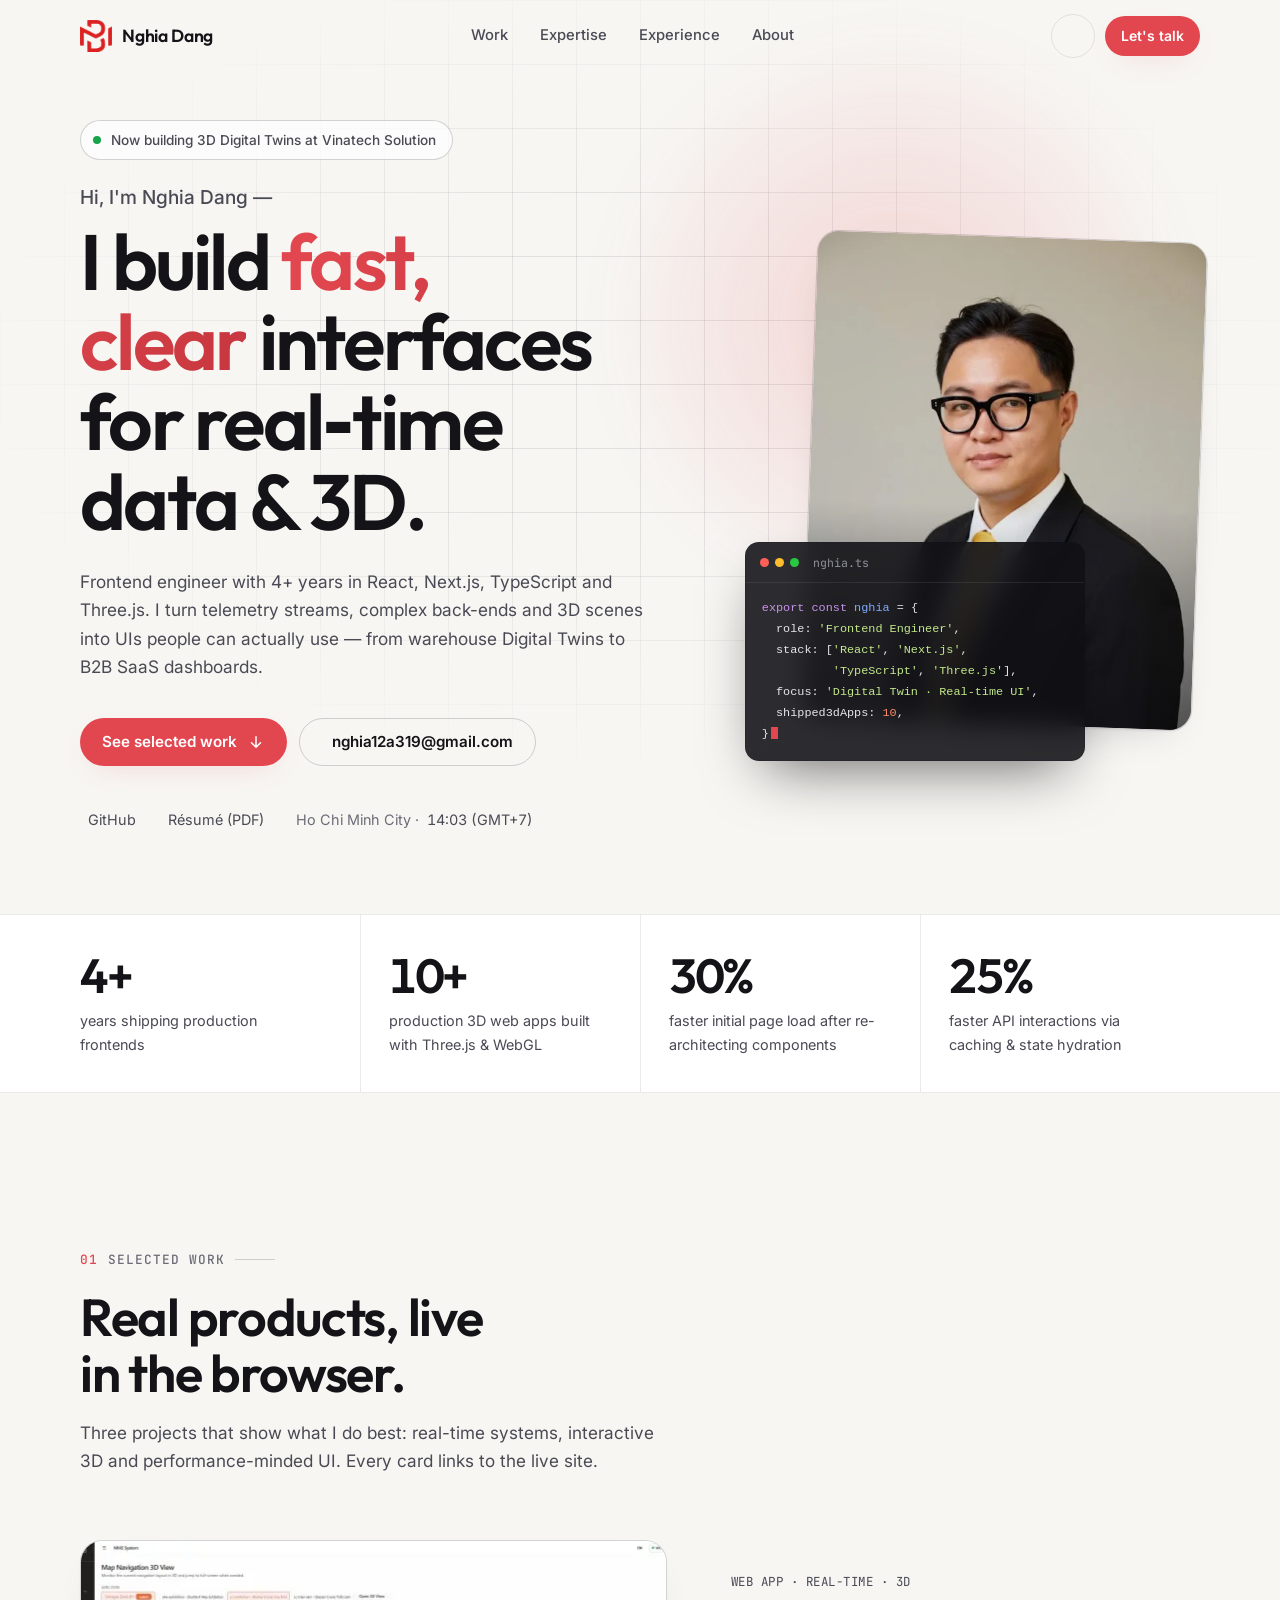
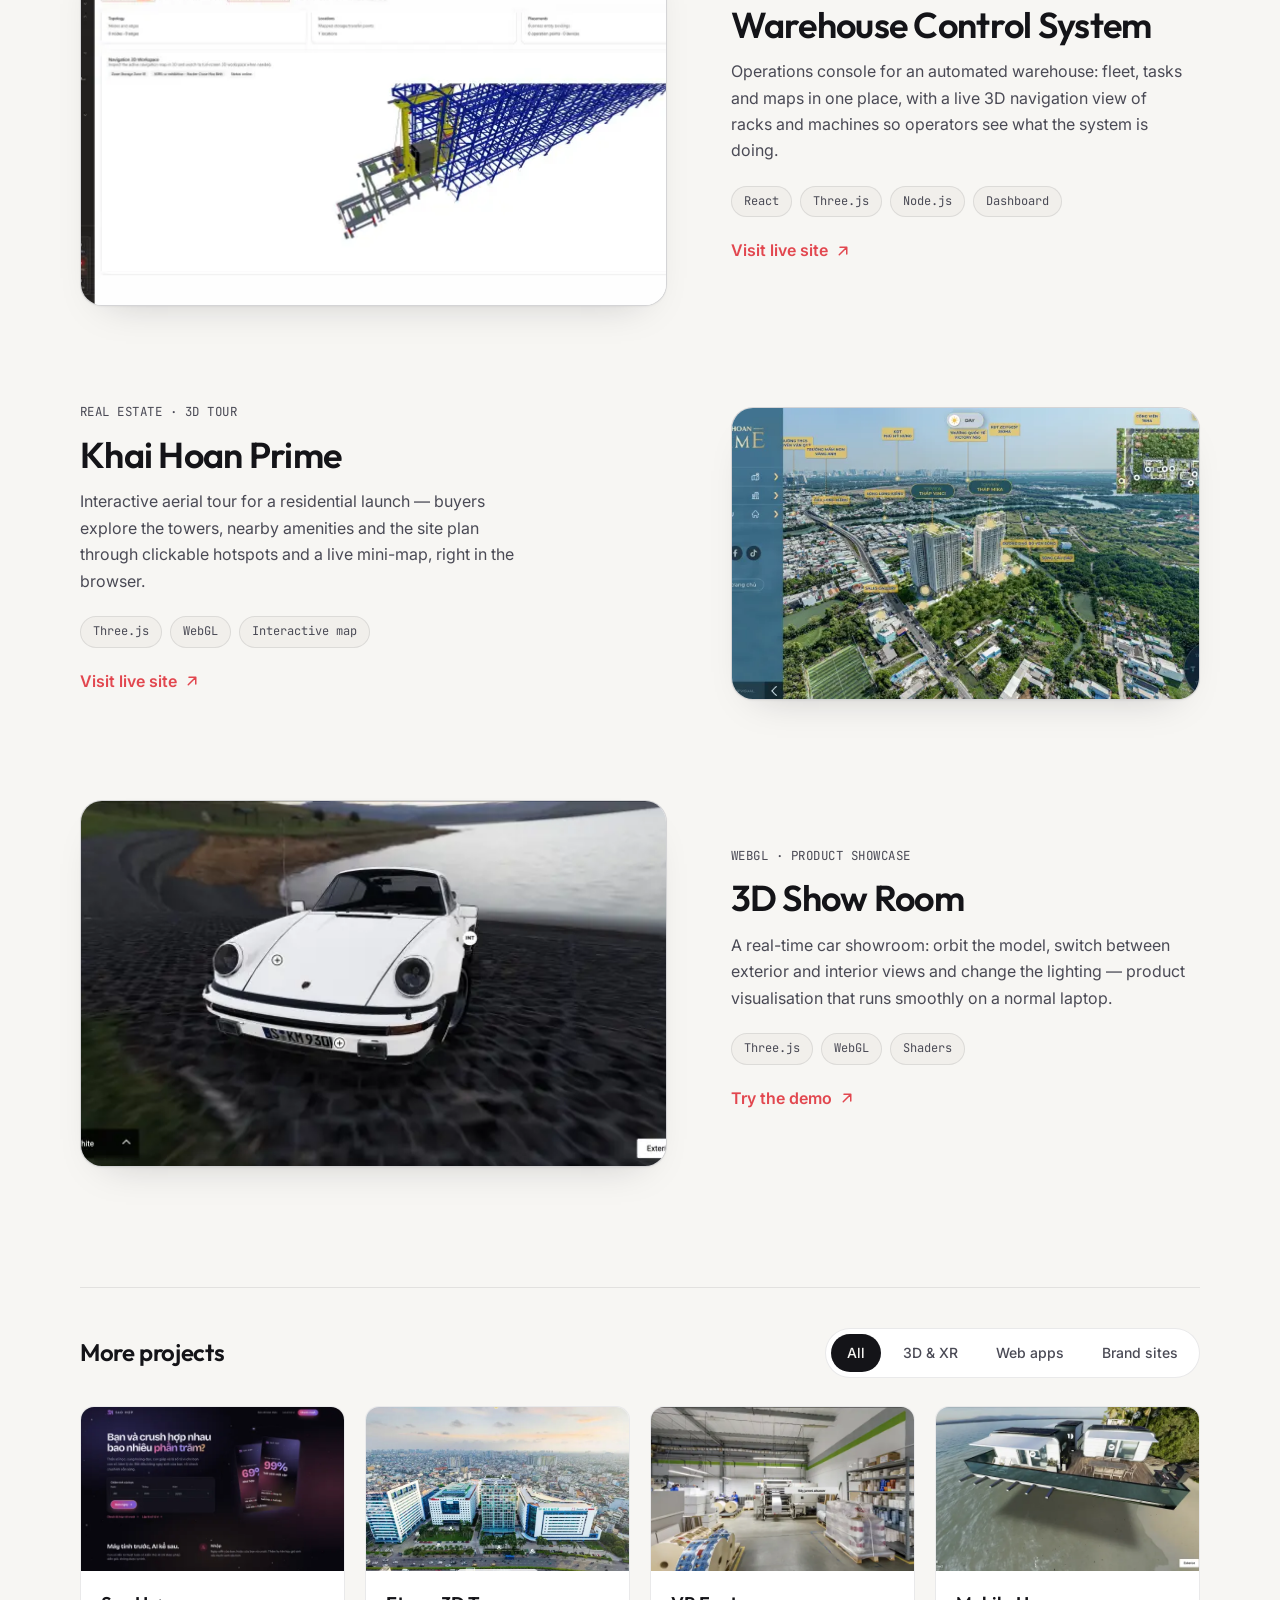
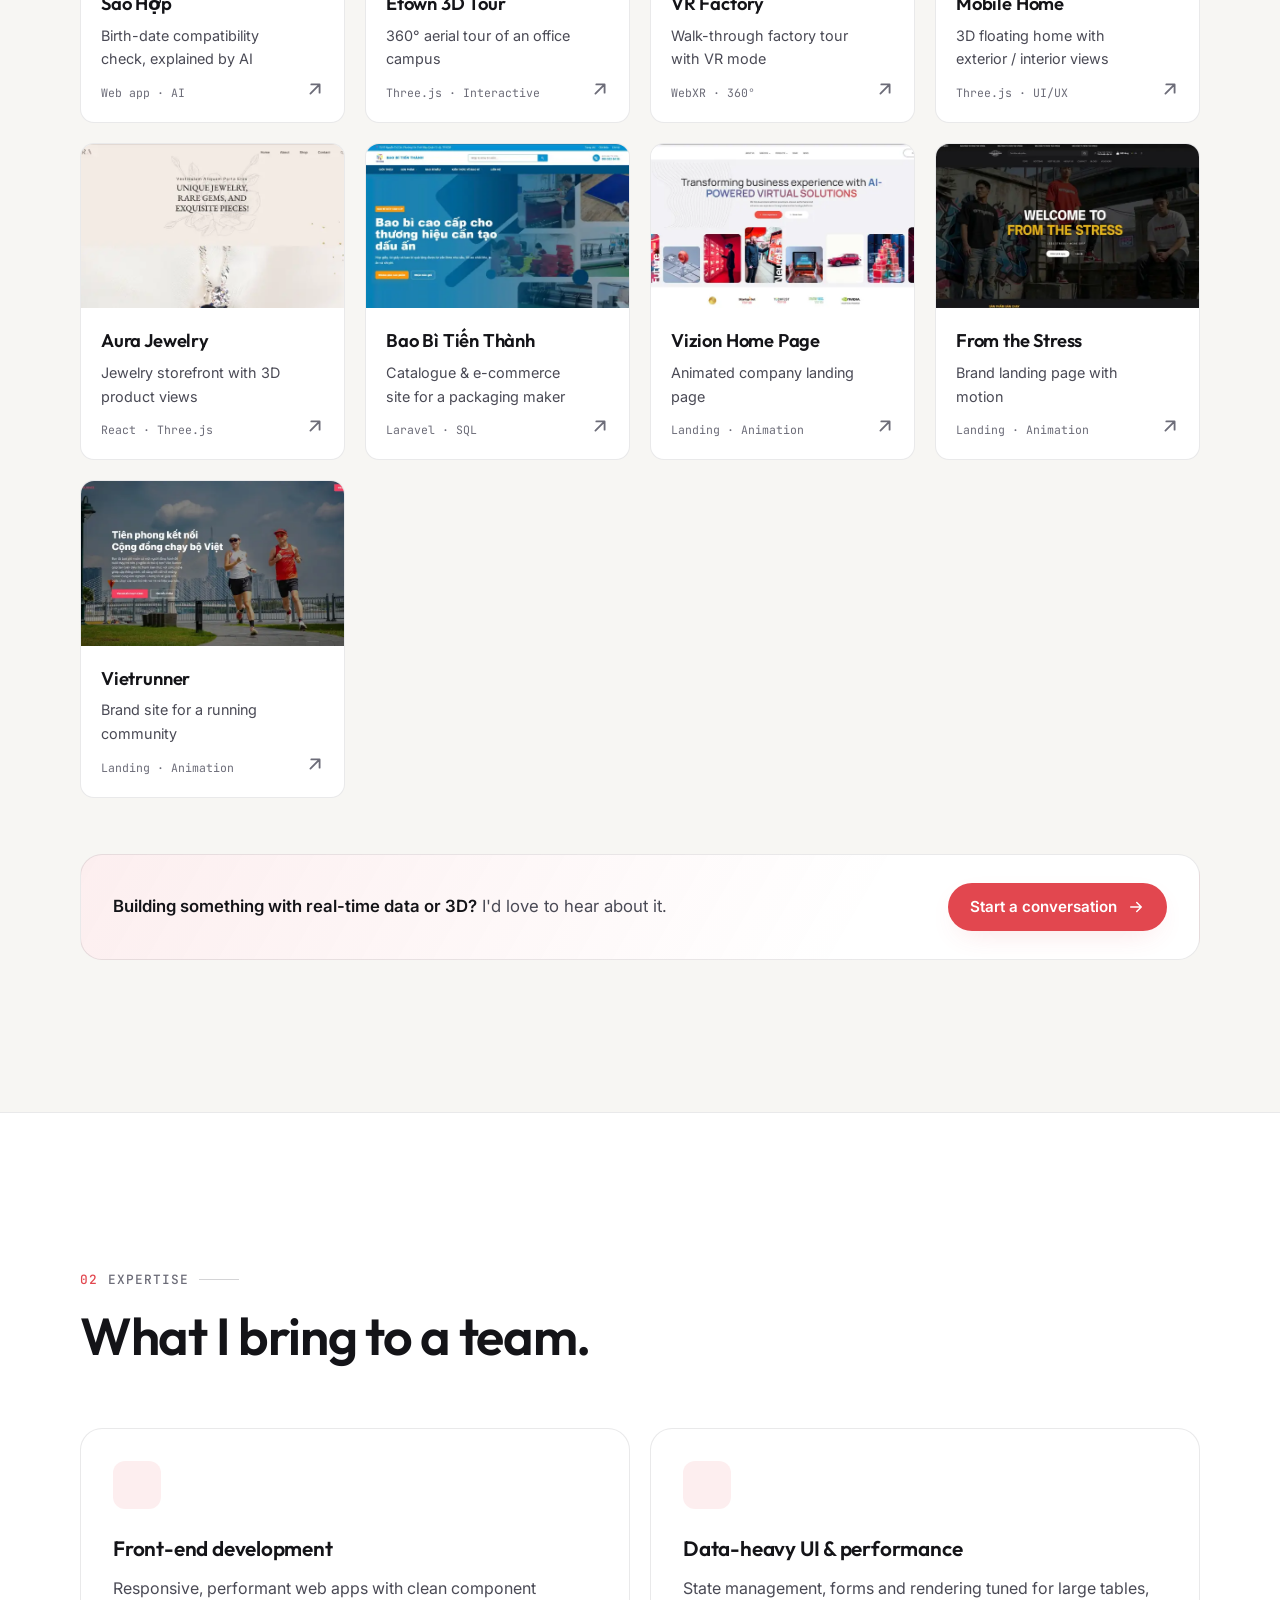
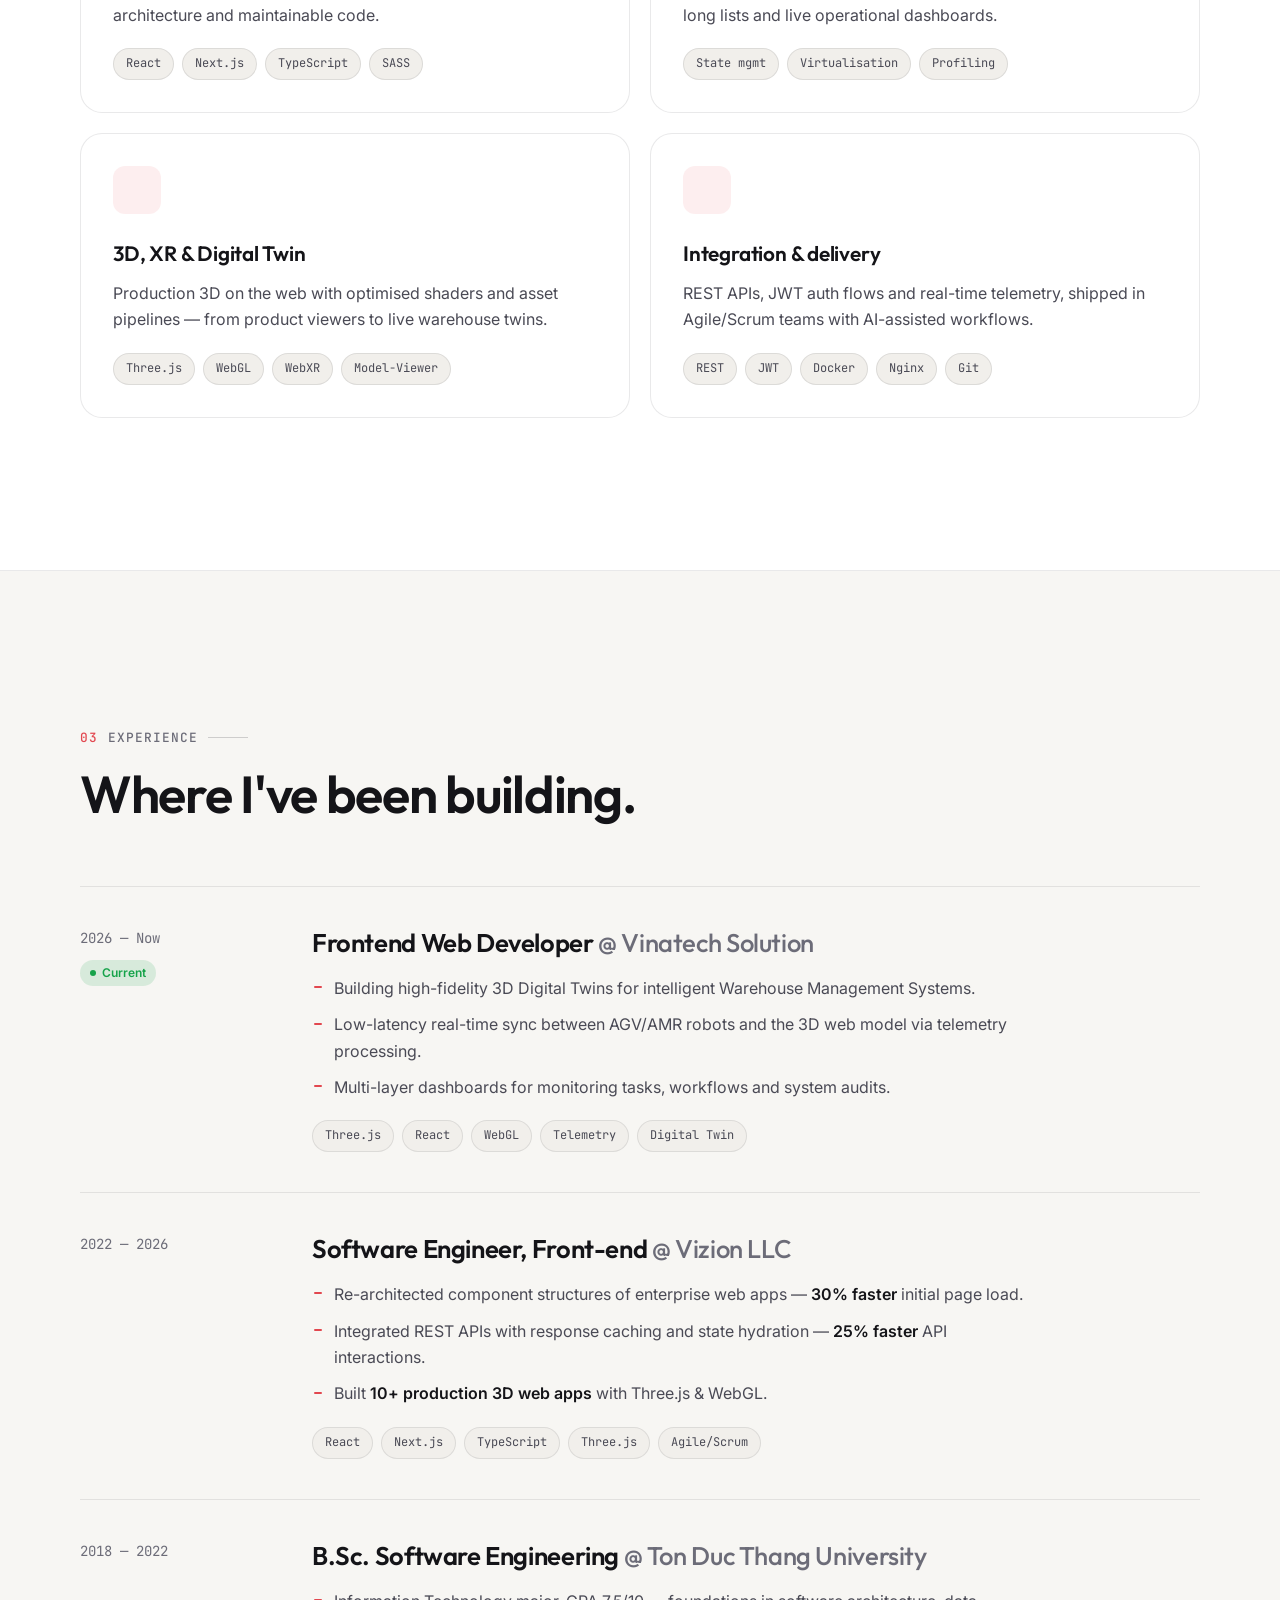
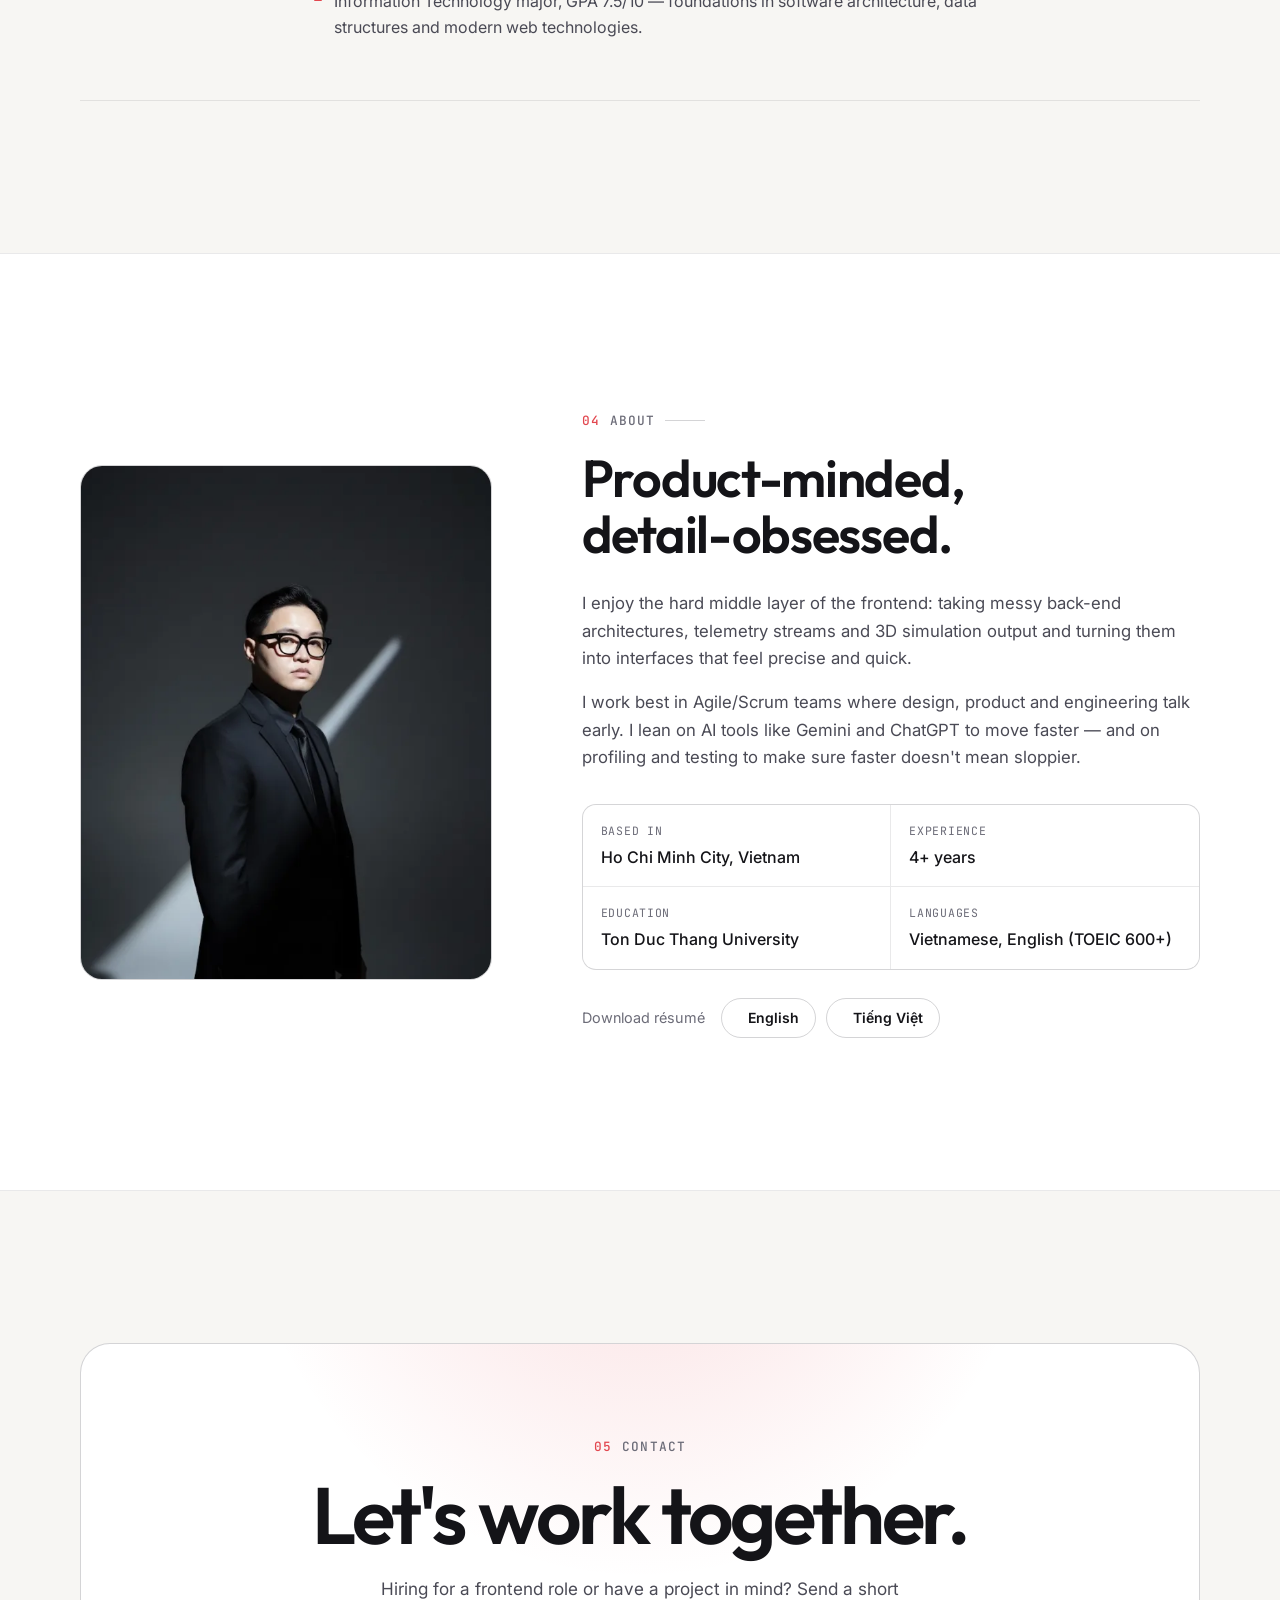
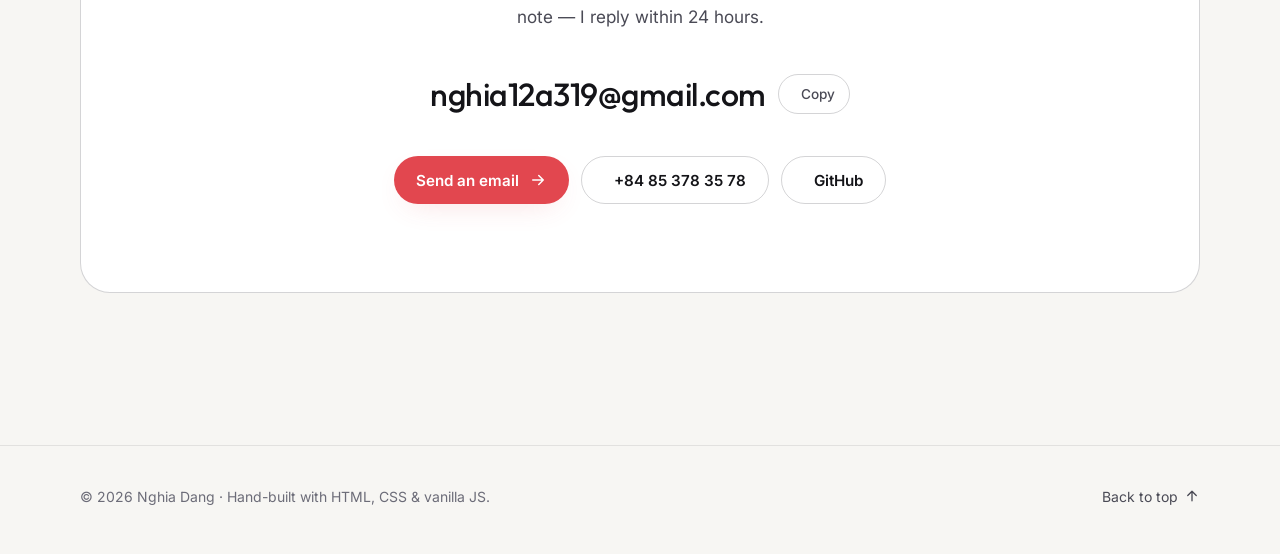
==== commit b484028c: "Redesign portfolio around the interactive-portfolio skill - New hero that answers who/what/best work" ====
--- a/index.html
+++ b/index.html
@@ -3,465 +3,619 @@
 
 <head>
   <meta charset="UTF-8">
-  <meta http-equiv="X-UA-Compatible" content="IE=edge">
-  <meta name="viewport" content="width=device-width, initial-scale=1.0">
-  <title>Nghia Dang — Software Engineer</title>
+  <meta name="viewport" content="width=device-width, initial-scale=1">
+  <title>Nghia Dang — Frontend Engineer · React, Next.js, Three.js</title>
+  <meta name="description"
+    content="Nghia Dang is a frontend engineer in Ho Chi Minh City with 4+ years building fast React / Next.js interfaces, real-time dashboards and 3D Digital Twin web apps with Three.js.">
+  <meta name="theme-color" content="#0d0d10">
+  <meta property="og:type" content="website">
+  <meta property="og:title" content="Nghia Dang — Frontend Engineer">
+  <meta property="og:description"
+    content="React, Next.js, TypeScript and Three.js — from 3D Digital Twins to real-time B2B SaaS dashboards.">
+  <meta property="og:image" content="./images/work/s9.webp">
+
+  <script>
+    (function () {
+      document.documentElement.classList.add('js');
+      try {
+        var saved = localStorage.getItem('theme');
+        var theme = saved || (window.matchMedia('(prefers-color-scheme: light)').matches ? 'light' : 'dark');
+        document.documentElement.setAttribute('data-theme', theme);
+      } catch (e) { document.documentElement.setAttribute('data-theme', 'dark'); }
+    })();
+  </script>
+
   <link rel="preconnect" href="https://fonts.googleapis.com">
   <link rel="preconnect" href="https://fonts.gstatic.com" crossorigin>
   <link
-    href="https://fonts.googleapis.com/css2?family=Outfit:wght@400;500;600;700&family=Inter:wght@400;500;600&display=swap"
+    href="https://fonts.googleapis.com/css2?family=Outfit:wght@500;600;700&family=Inter:wght@400;500;600&family=JetBrains+Mono:wght@400;500&display=swap"
     rel="stylesheet">
   <link rel="stylesheet" href="./font/fontawesome-free-5.15.4-web/css/all.min.css">
-  <link rel="stylesheet" href="./style/base.css">
-  <link rel="stylesheet" href="./style/main.css">
-  <link rel="stylesheet" href="./style/responsive.css">
-  <link rel="shortcut icon" type="image/x-icon" href="./images/favio.png">
+  <link rel="stylesheet" href="./style/base.css?v=4">
+  <link rel="stylesheet" href="./style/main.css?v=4">
+  <link rel="stylesheet" href="./style/responsive.css?v=4">
+  <link rel="icon" type="image/png" href="./images/work/logo-mark.png">
 </head>
 
 <body>
-
-  <!-- Nav -->
-  <nav class="nav" id="navbar" role="navigation" aria-label="Main navigation">
-    <div class="container">
-      <a href="#" class="nav-logo">
-        <img src="./images/favio.png" alt="DN">
-        Nghia<span>.</span>
+  <a class="skip-link" href="#main">Skip to content</a>
+
+  <!-- Arrow icon sprite -->
+  <svg width="0" height="0" style="position:absolute" aria-hidden="true">
+    <symbol id="i-arrow-ur" viewBox="0 0 24 24">
+      <path d="M7 17 17 7M8 7h9v9" fill="none" stroke="currentColor" stroke-width="2" stroke-linecap="round"
+        stroke-linejoin="round" />
+    </symbol>
+    <symbol id="i-arrow-r" viewBox="0 0 24 24">
+      <path d="M5 12h14M13 6l6 6-6 6" fill="none" stroke="currentColor" stroke-width="2" stroke-linecap="round"
+        stroke-linejoin="round" />
+    </symbol>
+    <symbol id="i-arrow-d" viewBox="0 0 24 24">
+      <path d="M12 5v14M6 13l6 6 6-6" fill="none" stroke="currentColor" stroke-width="2" stroke-linecap="round"
+        stroke-linejoin="round" />
+    </symbol>
+  </svg>
+
+  <!-- ═════════════ NAV ═════════════ -->
+  <header class="nav" id="navbar">
+    <div class="container nav-inner">
+      <a href="#top" class="nav-logo" aria-label="Nghia Dang — back to top">
+        <img src="./images/work/logo-mark.png" alt="" width="32" height="32">
+        <span>Nghia Dang</span>
       </a>
-      <ul class="nav-links" id="navLinks">
-        <li><a href="#about">About</a></li>
-        <li><a href="#work">Work</a></li>
-        <li><a href="#services">Services</a></li>
-        <li><a href="#experience">Experience</a></li>
-        <li><a href="#contact" class="nav-cta">Contact</a></li>
-      </ul>
-      <div class="burger" id="burger" aria-label="Toggle menu" role="button" tabindex="0">
-        <span></span>
-        <span></span>
-        <span></span>
+
+      <nav class="nav-menu" id="navMenu" aria-label="Main">
+        <ul>
+          <li><a href="#work">Work</a></li>
+          <li><a href="#expertise">Expertise</a></li>
+          <li><a href="#experience">Experience</a></li>
+          <li><a href="#about">About</a></li>
+        </ul>
+      </nav>
+
+      <div class="nav-actions">
+        <button class="icon-btn theme-toggle" id="themeToggle" type="button" aria-label="Switch to light theme">
+          <i class="fas fa-sun icon-sun" aria-hidden="true"></i>
+          <i class="fas fa-moon icon-moon" aria-hidden="true"></i>
+        </button>
+        <a href="#contact" class="btn btn-primary btn-sm nav-cta">Let's talk</a>
+        <button class="icon-btn burger" id="burger" type="button" aria-label="Open menu" aria-expanded="false"
+          aria-controls="navMenu">
+          <span></span><span></span>
+        </button>
       </div>
     </div>
-  </nav>
-
-  <!-- Hero -->
-  <header class="hero" id="hero">
-    <video class="hero-video" autoplay muted loop playsinline poster="./images/wallpaper.jpg">
-      <source src="./images/hero-bg-2.mp4" type="video/mp4">
-    </video>
-    <div class="hero-overlay"></div>
-    <div class="hero-blob"></div>
-    <div class="hero-blob-2"></div>
-    <div class="container">
-      <div class="hero-grid">
-        <div class="hero-content">
-          <span class="hero-tag">Software Engineer</span>
-          <h1 class="hero-name">Nghia</h1>
-          <h2 class="hero-name-outline">Dang</h2>
-          <p class="hero-desc">
-            4+ years crafting high-performance front-end solutions — from 3D Digital Twins to real-time B2B SaaS dashboards.
+  </header>
+
+  <main id="main">
+
+    <!-- ═════════════ HERO ═════════════ -->
+    <section class="hero" id="top" aria-labelledby="heroTitle">
+      <div class="hero-bg" aria-hidden="true">
+        <div class="hero-grid-lines"></div>
+        <div class="hero-glow"></div>
+      </div>
+
+      <div class="container hero-inner">
+        <div class="hero-copy">
+          <a href="#experience" class="status-pill reveal">
+            <span class="status-dot" aria-hidden="true"></span>
+            Now building 3D Digital Twins at Vinatech Solution
+          </a>
+
+          <h1 class="hero-title reveal" id="heroTitle">
+            <span class="hero-hello">Hi, I'm Nghia Dang —</span>
+            I build <em>fast, clear</em> interfaces for real&#8209;time data &amp; 3D.
+          </h1>
+
+          <p class="hero-lead reveal">
+            Frontend engineer with 4+ years in React, Next.js, TypeScript and Three.js. I turn telemetry streams,
+            complex back-ends and 3D scenes into UIs people can actually use — from warehouse Digital Twins to B2B SaaS
+            dashboards.
           </p>
-          <div class="hero-actions">
-            <a href="#contact" class="btn-primary">Get in touch</a>
-            <a href="#work" class="btn-secondary">View work</a>
+
+          <div class="hero-actions reveal">
+            <a href="#work" class="btn btn-primary">
+              See selected work
+              <svg class="btn-icon btn-icon-down" aria-hidden="true"><use href="#i-arrow-d" /></svg>
+            </a>
+            <a href="mailto:nghia12a319@gmail.com" class="btn btn-ghost">
+              <i class="far fa-envelope" aria-hidden="true"></i>
+              nghia12a319@gmail.com
+            </a>
+          </div>
+
+          <ul class="hero-meta reveal" aria-label="Quick links">
+            <li>
+              <a href="https://github.com/nghiadang-vizion" target="_blank" rel="noopener">
+                <i class="fab fa-github" aria-hidden="true"></i> GitHub
+              </a>
+            </li>
+            <li>
+              <a href="./cv/CV_Dang_Hoang_Dai_Nghia_Frontend_Developer_EN.pdf" target="_blank" rel="noopener">
+                <i class="far fa-file-pdf" aria-hidden="true"></i> Résumé (PDF)
+              </a>
+            </li>
+            <li class="hero-clock">
+              <i class="far fa-clock" aria-hidden="true"></i>
+              Ho Chi Minh City · <time id="localTime">GMT+7</time>
+            </li>
+          </ul>
+        </div>
+
+        <div class="hero-visual reveal" aria-hidden="true">
+          <div class="portrait">
+            <img src="./images/work/profile.webp" alt="" width="600" height="900" fetchpriority="high">
+          </div>
+          <div class="code-card">
+            <div class="code-card-bar">
+              <span></span><span></span><span></span>
+              <code>nghia.ts</code>
+            </div>
+<pre><code><span class="tk-k">export const</span> <span class="tk-v">nghia</span> = {
+  role: <span class="tk-s">'Frontend Engineer'</span>,
+  stack: [<span class="tk-s">'React'</span>, <span class="tk-s">'Next.js'</span>,
+          <span class="tk-s">'TypeScript'</span>, <span class="tk-s">'Three.js'</span>],
+  focus: <span class="tk-s">'Digital Twin · Real-time UI'</span>,
+  shipped3dApps: <span class="tk-n">10</span>,
+}<span class="caret"></span></code></pre>
           </div>
         </div>
-        <div class="hero-visual reveal">
-          <div class="hero-visual-ring">
-            <svg class="hero-visual-ring-svg" viewBox="0 0 340 340" aria-hidden="true">
-              <defs>
-                <path id="sloganPath" d="M 170 36 A 134 134 0 1 1 169.9 36" fill="none" />
-              </defs>
-              <text fill="currentColor" font-size="11" font-weight="600" letter-spacing="6"
-                font-family="var(--font-sans)">
-                <textPath href="#sloganPath" startOffset="0%">
-                  SOFTWARE ENGINEER • CREATIVE DEVELOPER • UI / UX DESIGNER •
-                </textPath>
-              </text>
-            </svg>
-            <div class="hero-visual-ring-inner">
-              <img src="./images/profile.jpg" alt="Nghia Dang">
-            </div>
-            <div class="hero-visual-dot"></div>
-          </div>
-          <span class="hero-visual-label">Based in HCM City</span>
+      </div>
+    </section>
+
+    <!-- ═════════════ IMPACT ═════════════ -->
+    <section class="impact" aria-label="Highlights">
+      <div class="container">
+        <ul class="impact-list">
+          <li class="impact-item reveal">
+            <strong data-count="4" data-suffix="+">4+</strong>
+            <span>years shipping production frontends</span>
+          </li>
+          <li class="impact-item reveal">
+            <strong data-count="10" data-suffix="+">10+</strong>
+            <span>production 3D web apps built with Three.js &amp; WebGL</span>
+          </li>
+          <li class="impact-item reveal">
+            <strong data-count="30" data-suffix="%">30%</strong>
+            <span>faster initial page load after re-architecting components</span>
+          </li>
+          <li class="impact-item reveal">
+            <strong data-count="25" data-suffix="%">25%</strong>
+            <span>faster API interactions via caching &amp; state hydration</span>
+          </li>
+        </ul>
+      </div>
+    </section>
+
+    <!-- ═════════════ WORK ═════════════ -->
+    <section class="section" id="work" aria-labelledby="workTitle">
+      <div class="container">
+        <header class="section-head reveal">
+          <p class="eyebrow"><span>01</span> Selected work</p>
+          <h2 class="section-title" id="workTitle">Real products, live in the browser.</h2>
+          <p class="section-sub">Three projects that show what I do best: real-time systems, interactive 3D and
+            performance-minded UI. Every card links to the live site.</p>
+        </header>
+
+        <div class="featured">
+          <!-- Featured 1 -->
+          <article class="feature reveal">
+            <a class="feature-media" href="https://fms.autovts.dev/" target="_blank" rel="noopener"
+              aria-label="Open Warehouse Control System (live site)">
+              <img src="./images/work/s9.webp" srcset="./images/work/s9-sm.webp 720w, ./images/work/s9.webp 1400w"
+                sizes="(max-width: 900px) 100vw, 640px" alt="Warehouse Control System showing a 3D map of racks and an automated crane"
+                width="1400" height="711" loading="lazy" decoding="async">
+            </a>
+            <div class="feature-body">
+              <p class="feature-kicker">Web app · Real-time · 3D</p>
+              <h3>Warehouse Control System</h3>
+              <p>Operations console for an automated warehouse: fleet, tasks and maps in one place, with a live 3D
+                navigation view of racks and machines so operators see what the system is doing.</p>
+              <ul class="tags">
+                <li>React</li>
+                <li>Three.js</li>
+                <li>Node.js</li>
+                <li>Dashboard</li>
+              </ul>
+              <a class="link-arrow" href="https://fms.autovts.dev/" target="_blank" rel="noopener">
+                Visit live site <svg aria-hidden="true"><use href="#i-arrow-ur" /></svg>
+              </a>
+            </div>
+          </article>
+
+          <!-- Featured 2 -->
+          <article class="feature feature-flip reveal">
+            <a class="feature-media" href="https://2fvisual-khaihoanprime.vizion.space/" target="_blank" rel="noopener"
+              aria-label="Open Khai Hoan Prime 3D tour (live site)">
+              <img src="./images/work/s6.webp" srcset="./images/work/s6-sm.webp 720w, ./images/work/s6.webp 1400w"
+                sizes="(max-width: 900px) 100vw, 640px" alt="Aerial 3D tour of the Khai Hoan Prime towers with amenity hotspots"
+                width="1400" height="735" loading="lazy" decoding="async">
+            </a>
+            <div class="feature-body">
+              <p class="feature-kicker">Real estate · 3D tour</p>
+              <h3>Khai Hoan Prime</h3>
+              <p>Interactive aerial tour for a residential launch — buyers explore the towers, nearby amenities and the
+                site plan through clickable hotspots and a live mini-map, right in the browser.</p>
+              <ul class="tags">
+                <li>Three.js</li>
+                <li>WebGL</li>
+                <li>Interactive map</li>
+              </ul>
+              <a class="link-arrow" href="https://2fvisual-khaihoanprime.vizion.space/" target="_blank" rel="noopener">
+                Visit live site <svg aria-hidden="true"><use href="#i-arrow-ur" /></svg>
+              </a>
+            </div>
+          </article>
+
+          <!-- Featured 3 -->
+          <article class="feature reveal">
+            <a class="feature-media" href="https://demo.vizion.space/demo-car-3d" target="_blank" rel="noopener"
+              aria-label="Open 3D Show Room (live demo)">
+              <img src="./images/work/s4.webp" srcset="./images/work/s4-sm.webp 720w, ./images/work/s4.webp 1400w"
+                sizes="(max-width: 900px) 100vw, 640px" alt="Classic white sports car rendered in a WebGL showroom"
+                width="1400" height="700" loading="lazy" decoding="async">
+            </a>
+            <div class="feature-body">
+              <p class="feature-kicker">WebGL · Product showcase</p>
+              <h3>3D Show Room</h3>
+              <p>A real-time car showroom: orbit the model, switch between exterior and interior views and change the
+                lighting — product visualisation that runs smoothly on a normal laptop.</p>
+              <ul class="tags">
+                <li>Three.js</li>
+                <li>WebGL</li>
+                <li>Shaders</li>
+              </ul>
+              <a class="link-arrow" href="https://demo.vizion.space/demo-car-3d" target="_blank" rel="noopener">
+                Try the demo <svg aria-hidden="true"><use href="#i-arrow-ur" /></svg>
+              </a>
+            </div>
+          </article>
         </div>
-      </div>
-    </div>
-  </header>
-
-  <!-- Hero Mobile -->
-  <section class="hero-mobile" id="heroMobile">
-    <video class="hero-video" autoplay muted loop playsinline poster="./images/wallpaper.jpg">
-      <source src="./images/hero-bg-2.mp4" type="video/mp4">
-    </video>
-    <div class="hero-overlay"></div>
-    <img src="./images/profile.jpg" alt="Nghia Dang" class="hero-mobile-avatar">
-    <span class="hero-tag">Software Engineer</span>
-    <h1 class="hero-mobile-name">Nghia Dang</h1>
-    <p class="hero-mobile-sub">4+ years crafting high-performance front-end solutions — from 3D Digital Twins to real-time B2B SaaS dashboards.</p>
-    <div class="hero-actions" style="justify-content:center;">
-      <a href="#contact" class="btn-primary">Get in touch</a>
-      <a href="#work" class="btn-secondary">View work</a>
-    </div>
-    <div style="margin-top: 28px; display: flex; gap: 24px; color: var(--text-muted); font-size: 1.25rem;">
-      <a href="#" aria-label="Instagram"><i class="fab fa-instagram"></i></a>
-      <a href="#" aria-label="Facebook"><i class="fab fa-facebook-f"></i></a>
-      <a href="#" aria-label="YouTube"><i class="fab fa-youtube"></i></a>
-    </div>
-  </section>
-
-  <!-- About -->
-  <section class="section" id="about">
-    <div class="container">
-      <div class="about-statement reveal">
-        Software Engineer with <em>4+ years</em> of experience specializing in <em>ReactJS, Next.js, TypeScript</em>
-        and UI/UX performance optimization for high-traffic, real-time data systems and B2B SaaS solutions.
-      </div>
-      <div class="about-grid reveal reveal-delay-1">
-        <div class="about-visual">
-          <img src="./images/profile2.jpg" alt="Nghia Dang portrait">
-          <div class="about-visual-decor"></div>
-        </div>
-        <div class="about-bio">
-          <p>
-            Proven expertise in transforming complex backend architectures, telemetry data streams, and 3D simulation
-            analysis (Digital Twin, Three.js) into highly intuitive, precise, and high-performing user interfaces.
-          </p>
-          <p>
-            Possesses a strong product-driven mindset with extensive experience collaborating in Agile/Scrum environments
-            and leveraging AI-powered development tools (Gemini, ChatGPT) to accelerate product engineering.
-          </p>
-          <div class="about-details">
-            <div class="about-detail-item">
-              <span class="label">Name</span>
-              <span class="value">Dang Nghia</span>
-            </div>
-            <div class="about-detail-item">
-              <span class="label">Experience</span>
-              <span class="value">4+ Years</span>
-            </div>
-            <div class="about-detail-item">
-              <span class="label">Location</span>
-              <span class="value">District 12, HCMC</span>
-            </div>
-            <div class="about-detail-item">
-              <span class="label">Email</span>
-              <span class="value">nghia12a319@gmail.com</span>
-            </div>
-            <div class="about-detail-item">
-              <span class="label">University</span>
-              <span class="value">Ton Duc Thang University</span>
-            </div>
-            <div class="about-detail-item">
-              <span class="label">Date of Birth</span>
-              <span class="value">March 15, 2000</span>
-            </div>
-            <div class="about-detail-item">
-              <span class="label">Phone</span>
-              <span class="value">+84 85 378 35 78</span>
-            </div>
-            <div class="about-detail-item">
-              <span class="label">Languages</span>
-              <span class="value">English (TOEIC 600+)</span>
-            </div>
-          </div>
-          <div class="btn-download-cv">
-            <button class="btn-primary btn-download-trigger">Download CV <i class="fas fa-chevron-down" style="font-size:0.7rem;margin-left:4px;"></i></button>
-            <div class="btn-download-dropdown">
-              <a href="./cv/CV_Dang_Hoang_Dai_Nghia_Frontend_Developer_EN.pdf" target="_blank" download><i class="fas fa-file-pdf"></i> English</a>
-              <a href="./cv/CV_Dang_Hoang_Dai_Nghia_Frontend_Developer_VI.pdf" target="_blank" download><i class="fas fa-file-pdf"></i> Vietnamese</a>
-            </div>
+
+        <!-- More projects -->
+        <div class="more-head reveal">
+          <h3 class="more-title">More projects</h3>
+          <div class="filters" role="group" aria-label="Filter projects">
+            <button type="button" class="filter is-active" data-filter="all" aria-pressed="true">All</button>
+            <button type="button" class="filter" data-filter="3d" aria-pressed="false">3D &amp; XR</button>
+            <button type="button" class="filter" data-filter="app" aria-pressed="false">Web apps</button>
+            <button type="button" class="filter" data-filter="brand" aria-pressed="false">Brand sites</button>
           </div>
         </div>
-      </div>
-    </div>
-  </section>
-
-  <!-- Work / Photos -->
-  <section class="section section-alt" id="work">
-    <div class="container">
-      <div style="margin-bottom: 48px;" class="reveal">
-        <span class="section-tag">Portfolio</span>
-        <h2 class="section-title">Selected <span style="color:var(--accent);">Work</span></h2>
-      </div>
-      <div class="photo-grid">
-        <a href="https://vizion.global/" target="_blank" class="photo-card card-1 reveal-scale reveal-delay-1">
-          <img src="./images/s2.jpg" alt="Vizion Home Page">
-          <div class="photo-card-overlay">
-            <h3>Vizion Home Page</h3>
-            <p>Landing • Animation • Brand</p>
+
+        <ul class="project-grid" id="projectGrid">
+          <li class="project" data-cat="app">
+            <a href="https://saohop.com/" target="_blank" rel="noopener">
+              <div class="project-thumb">
+                <img src="./images/work/s12-sm.webp" alt="" width="720" height="360" loading="lazy" decoding="async">
+              </div>
+              <div class="project-info">
+                <h4>Sao Hợp</h4>
+                <p>Birth-date compatibility check, explained by AI</p>
+                <span class="project-tags">Web app · AI</span>
+              </div>
+              <svg class="project-arrow" aria-hidden="true"><use href="#i-arrow-ur" /></svg>
+            </a>
+          </li>
+          <li class="project" data-cat="3d">
+            <a href="https://vr360.etown.vizion.space/map" target="_blank" rel="noopener">
+              <div class="project-thumb">
+                <img src="./images/work/s11-sm.webp" alt="" width="720" height="497" loading="lazy" decoding="async">
+              </div>
+              <div class="project-info">
+                <h4>Etown 3D Tour</h4>
+                <p>360° aerial tour of an office campus</p>
+                <span class="project-tags">Three.js · Interactive</span>
+              </div>
+              <svg class="project-arrow" aria-hidden="true"><use href="#i-arrow-ur" /></svg>
+            </a>
+          </li>
+          <li class="project" data-cat="3d">
+            <a href="https://demo.vizion.space/vr-factory" target="_blank" rel="noopener">
+              <div class="project-thumb">
+                <img src="./images/work/s5-sm.webp" alt="" width="720" height="382" loading="lazy" decoding="async">
+              </div>
+              <div class="project-info">
+                <h4>VR Factory</h4>
+                <p>Walk-through factory tour with VR mode</p>
+                <span class="project-tags">WebXR · 360°</span>
+              </div>
+              <svg class="project-arrow" aria-hidden="true"><use href="#i-arrow-ur" /></svg>
+            </a>
+          </li>
+          <li class="project" data-cat="3d">
+            <a href="https://demo.vizion.space/i-mbh" target="_blank" rel="noopener">
+              <div class="project-thumb">
+                <img src="./images/work/s3-sm.webp" alt="" width="720" height="380" loading="lazy" decoding="async">
+              </div>
+              <div class="project-info">
+                <h4>Mobile Home</h4>
+                <p>3D floating home with exterior / interior views</p>
+                <span class="project-tags">Three.js · UI/UX</span>
+              </div>
+              <svg class="project-arrow" aria-hidden="true"><use href="#i-arrow-ur" /></svg>
+            </a>
+          </li>
+          <li class="project" data-cat="brand">
+            <a href="https://nghiadang-vizion.github.io/Aura_Jewelry_Store.2025/" target="_blank" rel="noopener">
+              <div class="project-thumb">
+                <img src="./images/work/s1-sm.webp" alt="" width="720" height="378" loading="lazy" decoding="async">
+              </div>
+              <div class="project-info">
+                <h4>Aura Jewelry</h4>
+                <p>Jewelry storefront with 3D product views</p>
+                <span class="project-tags">React · Three.js</span>
+              </div>
+              <svg class="project-arrow" aria-hidden="true"><use href="#i-arrow-ur" /></svg>
+            </a>
+          </li>
+          <li class="project" data-cat="brand">
+            <a href="http://baobitienthanh.com/" target="_blank" rel="noopener">
+              <div class="project-thumb">
+                <img src="./images/work/s10-sm.webp" alt="" width="720" height="357" loading="lazy" decoding="async">
+              </div>
+              <div class="project-info">
+                <h4>Bao Bì Tiến Thành</h4>
+                <p>Catalogue &amp; e-commerce site for a packaging maker</p>
+                <span class="project-tags">Laravel · SQL</span>
+              </div>
+              <svg class="project-arrow" aria-hidden="true"><use href="#i-arrow-ur" /></svg>
+            </a>
+          </li>
+          <li class="project" data-cat="brand">
+            <a href="https://vizion.global/" target="_blank" rel="noopener">
+              <div class="project-thumb">
+                <img src="./images/work/s2-sm.webp" alt="" width="720" height="367" loading="lazy" decoding="async">
+              </div>
+              <div class="project-info">
+                <h4>Vizion Home Page</h4>
+                <p>Animated company landing page</p>
+                <span class="project-tags">Landing · Animation</span>
+              </div>
+              <svg class="project-arrow" aria-hidden="true"><use href="#i-arrow-ur" /></svg>
+            </a>
+          </li>
+          <li class="project" data-cat="brand">
+            <a href="https://fromthestress.vn/" target="_blank" rel="noopener">
+              <div class="project-thumb">
+                <img src="./images/work/s7-sm.webp" alt="" width="720" height="367" loading="lazy" decoding="async">
+              </div>
+              <div class="project-info">
+                <h4>From the Stress</h4>
+                <p>Brand landing page with motion</p>
+                <span class="project-tags">Landing · Animation</span>
+              </div>
+              <svg class="project-arrow" aria-hidden="true"><use href="#i-arrow-ur" /></svg>
+            </a>
+          </li>
+          <li class="project" data-cat="brand">
+            <a href="https://vietrunner.com/" target="_blank" rel="noopener">
+              <div class="project-thumb">
+                <img src="./images/work/s8-sm.webp" alt="" width="720" height="401" loading="lazy" decoding="async">
+              </div>
+              <div class="project-info">
+                <h4>Vietrunner</h4>
+                <p>Brand site for a running community</p>
+                <span class="project-tags">Landing · Animation</span>
+              </div>
+              <svg class="project-arrow" aria-hidden="true"><use href="#i-arrow-ur" /></svg>
+            </a>
+          </li>
+        </ul>
+
+        <aside class="inline-cta reveal" aria-label="Contact">
+          <p><strong>Building something with real-time data or 3D?</strong> I'd love to hear about it.</p>
+          <a href="#contact" class="btn btn-primary">
+            Start a conversation <svg class="btn-icon" aria-hidden="true"><use href="#i-arrow-r" /></svg>
+          </a>
+        </aside>
+      </div>
+    </section>
+
+    <!-- ═════════════ EXPERTISE ═════════════ -->
+    <section class="section section-raised" id="expertise" aria-labelledby="expertiseTitle">
+      <div class="container">
+        <header class="section-head reveal">
+          <p class="eyebrow"><span>02</span> Expertise</p>
+          <h2 class="section-title" id="expertiseTitle">What I bring to a team.</h2>
+        </header>
+
+        <ul class="skills">
+          <li class="skill reveal">
+            <div class="skill-icon"><i class="fas fa-code" aria-hidden="true"></i></div>
+            <h3>Front-end development</h3>
+            <p>Responsive, performant web apps with clean component architecture and maintainable code.</p>
+            <ul class="chips">
+              <li>React</li><li>Next.js</li><li>TypeScript</li><li>SASS</li>
+            </ul>
+          </li>
+          <li class="skill reveal">
+            <div class="skill-icon"><i class="fas fa-tachometer-alt" aria-hidden="true"></i></div>
+            <h3>Data-heavy UI &amp; performance</h3>
+            <p>State management, forms and rendering tuned for large tables, long lists and live operational
+              dashboards.</p>
+            <ul class="chips">
+              <li>State mgmt</li><li>Virtualisation</li><li>Profiling</li>
+            </ul>
+          </li>
+          <li class="skill reveal">
+            <div class="skill-icon"><i class="fas fa-cube" aria-hidden="true"></i></div>
+            <h3>3D, XR &amp; Digital Twin</h3>
+            <p>Production 3D on the web with optimised shaders and asset pipelines — from product viewers to live
+              warehouse twins.</p>
+            <ul class="chips">
+              <li>Three.js</li><li>WebGL</li><li>WebXR</li><li>Model-Viewer</li>
+            </ul>
+          </li>
+          <li class="skill reveal">
+            <div class="skill-icon"><i class="fas fa-plug" aria-hidden="true"></i></div>
+            <h3>Integration &amp; delivery</h3>
+            <p>REST APIs, JWT auth flows and real-time telemetry, shipped in Agile/Scrum teams with AI-assisted
+              workflows.</p>
+            <ul class="chips">
+              <li>REST</li><li>JWT</li><li>Docker</li><li>Nginx</li><li>Git</li>
+            </ul>
+          </li>
+        </ul>
+      </div>
+    </section>
+
+    <!-- ═════════════ EXPERIENCE ═════════════ -->
+    <section class="section" id="experience" aria-labelledby="experienceTitle">
+      <div class="container">
+        <header class="section-head reveal">
+          <p class="eyebrow"><span>03</span> Experience</p>
+          <h2 class="section-title" id="experienceTitle">Where I've been building.</h2>
+        </header>
+
+        <ol class="timeline">
+          <li class="tl-item is-current reveal">
+            <div class="tl-when">
+              <span class="tl-date">2026 — Now</span>
+              <span class="tl-badge">Current</span>
+            </div>
+            <div class="tl-body">
+              <h3>Frontend Web Developer <span>@ Vinatech Solution</span></h3>
+              <ul class="tl-points">
+                <li>Building high-fidelity 3D Digital Twins for intelligent Warehouse Management Systems.</li>
+                <li>Low-latency real-time sync between AGV/AMR robots and the 3D web model via telemetry processing.
+                </li>
+                <li>Multi-layer dashboards for monitoring tasks, workflows and system audits.</li>
+              </ul>
+              <ul class="chips">
+                <li>Three.js</li><li>React</li><li>WebGL</li><li>Telemetry</li><li>Digital Twin</li>
+              </ul>
+            </div>
+          </li>
+
+          <li class="tl-item reveal">
+            <div class="tl-when">
+              <span class="tl-date">2022 — 2026</span>
+            </div>
+            <div class="tl-body">
+              <h3>Software Engineer, Front-end <span>@ Vizion LLC</span></h3>
+              <ul class="tl-points">
+                <li>Re-architected component structures of enterprise web apps — <strong>30% faster</strong> initial
+                  page load.</li>
+                <li>Integrated REST APIs with response caching and state hydration — <strong>25% faster</strong> API
+                  interactions.</li>
+                <li>Built <strong>10+ production 3D web apps</strong> with Three.js &amp; WebGL.</li>
+              </ul>
+              <ul class="chips">
+                <li>React</li><li>Next.js</li><li>TypeScript</li><li>Three.js</li><li>Agile/Scrum</li>
+              </ul>
+            </div>
+          </li>
+
+          <li class="tl-item reveal">
+            <div class="tl-when">
+              <span class="tl-date">2018 — 2022</span>
+            </div>
+            <div class="tl-body">
+              <h3>B.Sc. Software Engineering <span>@ Ton Duc Thang University</span></h3>
+              <ul class="tl-points">
+                <li>Information Technology major, GPA 7.5/10 — foundations in software architecture, data structures
+                  and modern web technologies.</li>
+              </ul>
+            </div>
+          </li>
+        </ol>
+      </div>
+    </section>
+
+    <!-- ═════════════ ABOUT ═════════════ -->
+    <section class="section section-raised" id="about" aria-labelledby="aboutTitle">
+      <div class="container about">
+        <div class="about-photo reveal">
+          <img src="./images/work/profile2.webp" alt="Portrait of Nghia Dang" width="600" height="900" loading="lazy"
+            decoding="async">
+        </div>
+
+        <div class="about-copy">
+          <header class="section-head reveal">
+            <p class="eyebrow"><span>04</span> About</p>
+            <h2 class="section-title" id="aboutTitle">Product-minded, detail-obsessed.</h2>
+          </header>
+
+          <div class="about-text reveal">
+            <p>I enjoy the hard middle layer of the frontend: taking messy back-end architectures, telemetry streams and
+              3D simulation output and turning them into interfaces that feel precise and quick.</p>
+            <p>I work best in Agile/Scrum teams where design, product and engineering talk early. I lean on AI tools
+              like Gemini and ChatGPT to move faster — and on profiling and testing to make sure faster doesn't mean
+              sloppier.</p>
           </div>
-        </a>
-        <a href="https://2fvisual-khaihoanprime.vizion.space/" target="_blank" class="photo-card card-2 reveal-scale reveal-delay-2">
-          <img src="./images/s6.png" alt="Khai Hoan Prime">
-          <div class="photo-card-overlay">
-            <h3>Khai Hoan Prime</h3>
-            <p>Real Estate • 3D Tour • Interactive</p>
-          </div>
-        </a>
-        <a href="https://nghiadang-vizion.github.io/Aura_Jewelry_Store.2025/" target="_blank" class="photo-card card-3 reveal-scale reveal-delay-3">
-          <img src="./images/s1.png" alt="Aura Jewelry">
-          <div class="photo-card-overlay">
-            <h3>Aura Jewelry</h3>
-            <p>E-commerce • React • Three.js</p>
-          </div>
-        </a>
-        <a href="https://demo.vizion.space/i-mbh" target="_blank" class="photo-card card-4 reveal-scale reveal-delay-4">
-          <img src="./images/s3.png" alt="Mobile Home">
-          <div class="photo-card-overlay">
-            <h3>Mobile Home</h3>
-            <p>Web Development • UI/UX • Demo</p>
-          </div>
-        </a>
-        <a href="https://demo.vizion.space/demo-car-3d" target="_blank" class="photo-card card-5 reveal-scale reveal-delay-5">
-          <img src="./images/s4.png" alt="3D Show Room">
-          <div class="photo-card-overlay">
-            <h3>3D Show Room</h3>
-            <p>WebGL • Three.js • Interactive</p>
-          </div>
-        </a>
-        <a href="https://demo.vizion.space/vr-factory" target="_blank" class="photo-card card-6 reveal-scale">
-          <img src="./images/s5.png" alt="VR Factory">
-          <div class="photo-card-overlay">
-            <h3>VR Factory</h3>
-            <p>VR • 3D • Immersive</p>
-          </div>
-        </a>
-        <a href="https://fromthestress.vn/" target="_blank" class="photo-card card-7 reveal-scale reveal-delay-1">
-          <img src="./images/s7.jpg" alt="From the Stress">
-          <div class="photo-card-overlay">
-            <h3>From the Stress</h3>
-            <p>Landing • Animation • Brand</p>
-          </div>
-        </a>
-        <a href="https://vietrunner.com/" target="_blank" class="photo-card card-11 reveal-scale">
-          <img src="./images/s8.jpg" alt="Vietrunner">
-          <div class="photo-card-overlay">
-            <h3>Vietrunner</h3>
-            <p>Landing • Animation • Brand</p>
-          </div>
-        </a>
-        <a href="https://fms.autovts.dev/" target="_blank" class="photo-card card-12 reveal-scale">
-          <img src="./images/s9.jpg" alt="Warehouse Control System">
-          <div class="photo-card-overlay">
-            <h3>Warehouse Control System</h3>
-            <p>Web Development • React • Node.js</p>
-          </div>
-        </a>
-        <a href="http://baobitienthanh.com/" target="_blank" class="photo-card card-13 reveal-scale">
-          <img src="./images/s10.jpg" alt="Bao Bì Tiến Thành">
-          <div class="photo-card-overlay">
-            <h3>Bao Bì Tiến Thành</h3>
-            <p>E-commerce • Laravel • SQL</p>
-          </div>
-        </a>
-        <a href="https://vr360.etown.vizion.space/map" target="_blank" class="photo-card card-14 reveal-scale">
-          <img src="./images/s11.jpg" alt="Etown 3d Tour">
-          <div class="photo-card-overlay">
-            <h3>Etown 3d Tour</h3>
-            <p>Web Development • Three.js • Interactive</p>
-          </div>
-        </a>
-      </div>
-    </div>
-  </section>
-
-  <!-- Services -->
-  <section class="section" id="services">
-    <div class="container">
-      <div style="margin-bottom: 48px;" class="reveal">
-        <span class="section-tag">Expertise</span>
-        <h2 class="section-title">What I <span style="color:var(--accent);">Do</span></h2>
-      </div>
-      <div class="services-list">
-        <div class="service-item reveal-left">
-          <span class="service-number">01</span>
-          <div class="service-item-body">
-            <h3>Front-End <span style="color:var(--accent);">Development</span></h3>
-            <p>ReactJS, Next.js, TypeScript, JavaScript, HTML5, SASS/CSS3. Building responsive, performant web applications with clean architecture and maintainable code.</p>
+
+          <dl class="facts reveal">
+            <div><dt>Based in</dt><dd>Ho Chi Minh City, Vietnam</dd></div>
+            <div><dt>Experience</dt><dd>4+ years</dd></div>
+            <div><dt>Education</dt><dd>Ton Duc Thang University</dd></div>
+            <div><dt>Languages</dt><dd>Vietnamese, English (TOEIC 600+)</dd></div>
+          </dl>
+
+          <div class="cv-links reveal">
+            <span>Download résumé</span>
+            <a href="./cv/CV_Dang_Hoang_Dai_Nghia_Frontend_Developer_EN.pdf" class="btn btn-ghost btn-sm" download>
+              <i class="fas fa-download" aria-hidden="true"></i> English
+            </a>
+            <a href="./cv/CV_Dang_Hoang_Dai_Nghia_Frontend_Developer_VI.pdf" class="btn btn-ghost btn-sm" download>
+              <i class="fas fa-download" aria-hidden="true"></i> Tiếng Việt
+            </a>
           </div>
         </div>
-        <div class="service-item reveal-left reveal-delay-1">
-          <span class="service-number">02</span>
-          <div class="service-item-body">
-            <h3>Data & UI <span style="color:var(--accent);">Optimization</span></h3>
-            <p>Advanced state management, form validation, component design, and UI performance tuning for massive datasets, large tables/lists, and real-time operational dashboards.</p>
+      </div>
+    </section>
+
+    <!-- ═════════════ CONTACT ═════════════ -->
+    <section class="contact" id="contact" aria-labelledby="contactTitle">
+      <div class="container">
+        <div class="contact-card reveal">
+          <div class="contact-glow" aria-hidden="true"></div>
+          <p class="eyebrow"><span>05</span> Contact</p>
+          <h2 class="contact-title" id="contactTitle">Let's work together.</h2>
+          <p class="contact-lead">Hiring for a frontend role or have a project in mind? Send a short note — I reply
+            within 24 hours.</p>
+
+          <div class="email-row">
+            <a href="mailto:nghia12a319@gmail.com" class="email-link">nghia12a319@gmail.com</a>
+            <button type="button" class="copy-btn" id="copyEmail" data-email="nghia12a319@gmail.com">
+              <i class="far fa-copy" aria-hidden="true"></i>
+              <span class="copy-label">Copy</span>
+            </button>
           </div>
+
+          <ul class="contact-links">
+            <li>
+              <a href="mailto:nghia12a319@gmail.com" class="btn btn-primary">
+                Send an email <svg class="btn-icon" aria-hidden="true"><use href="#i-arrow-r" /></svg>
+              </a>
+            </li>
+            <li>
+              <a href="tel:+84853783578" class="btn btn-ghost">
+                <i class="fas fa-phone-alt" aria-hidden="true"></i> +84 85 378 35 78
+              </a>
+            </li>
+            <li>
+              <a href="https://github.com/nghiadang-vizion" class="btn btn-ghost" target="_blank" rel="noopener">
+                <i class="fab fa-github" aria-hidden="true"></i> GitHub
+              </a>
+            </li>
+          </ul>
+          <p class="sr-only" id="copyStatus" role="status" aria-live="polite"></p>
         </div>
-        <div class="service-item reveal-left reveal-delay-2">
-          <span class="service-number">03</span>
-          <div class="service-item-body">
-            <h3>System <span style="color:var(--accent);">Integration</span></h3>
-            <p>RESTful API integration, JWT authentication & authorization flows, real-time telemetry communication. Proficient in Git, Nginx, Docker, Postman/Swagger.</p>
-          </div>
-        </div>
-        <div class="service-item reveal-left reveal-delay-3">
-          <span class="service-number">04</span>
-          <div class="service-item-body">
-            <h3>3D & <span style="color:var(--accent);">Simulation</span></h3>
-            <p>Three.js, WebGL, WebXR (AR/VR), Model-Viewer, Digital Twin architecture. Building production-grade 3D web applications with optimized shaders and asset pipelines.</p>
-          </div>
-        </div>
-      </div>
+      </div>
+    </section>
+  </main>
+
+  <!-- ═════════════ FOOTER ═════════════ -->
+  <footer class="footer">
+    <div class="container footer-inner">
+      <p>&copy; 2026 Nghia Dang · Hand-built with HTML, CSS &amp; vanilla JS.</p>
+      <a href="#top" class="footer-top">Back to top <svg aria-hidden="true"><use href="#i-arrow-ur" /></svg></a>
     </div>
-  </section>
-
-  <!-- Experience -->
-  <section class="section section-alt" id="experience">
-    <div class="container">
-      <div style="margin-bottom: 64px;" class="reveal">
-        <span class="section-tag">Career</span>
-        <h2 class="section-title">Work <span style="color:var(--accent);">Experience</span></h2>
-      </div>
-      <div class="timeline">
-        <div class="timeline-item" data-year="2026">
-          <div class="timeline-year" data-year="2026">
-            <span class="timeline-year-num">2026</span>
-            <span class="timeline-year-label">Present</span>
-          </div>
-          <div class="timeline-content reveal-left">
-            <div class="timeline-meta">
-              <span class="timeline-company">Vinatech Solution</span>
-              <span class="timeline-role">Frontend Web Developer</span>
-            </div>
-            <p>Researching and building high-fidelity 3D Digital Twin solutions for intelligent Warehouse Management Systems (WMS). Engineering low-latency real-time synchronization between AGV/AMR robot hardware and 3D web models via telemetry data processing. Designing multi-layered dashboard interfaces for monitoring tasks, workflows, and system audits.</p>
-            <div class="timeline-tech">
-              <span>Three.js</span>
-              <span>ReactJS</span>
-              <span>WebGL</span>
-              <span>Real-time Telemetry</span>
-              <span>Digital Twin</span>
-            </div>
-          </div>
-        </div>
-        <div class="timeline-item" data-year="2022">
-          <div class="timeline-year" data-year="2022">
-            <span class="timeline-year-num">2022</span>
-            <span class="timeline-year-label">2022 – 2026</span>
-          </div>
-          <div class="timeline-content reveal-left reveal-delay-1">
-            <div class="timeline-meta">
-              <span class="timeline-company">Vizion LLC</span>
-              <span class="timeline-role">Software Engineer (Front-end Specialist)</span>
-            </div>
-            <p>Developed and maintained complex enterprise web applications, re-architecting component structures to improve initial page load times by 30%. Integrated robust RESTful APIs with response caching and optimal state hydration logic, enhancing API interaction speeds by 25%. Built over 10 production-grade 3D web applications using Three.js & WebGL.</p>
-            <div class="timeline-tech">
-              <span>ReactJS</span>
-              <span>Next.js</span>
-              <span>Three.js</span>
-              <span>TypeScript</span>
-              <span>RESTful API</span>
-              <span>Agile/Scrum</span>
-            </div>
-          </div>
-        </div>
-        <div class="timeline-item" data-year="2018">
-          <div class="timeline-year" data-year="2018">
-            <span class="timeline-year-num">2018</span>
-            <span class="timeline-year-label">Education</span>
-          </div>
-          <div class="timeline-content reveal-left reveal-delay-2">
-            <div class="timeline-meta">
-              <span class="timeline-company">Ton Duc Thang University</span>
-              <span class="timeline-role">Bachelor of Software Engineering</span>
-            </div>
-            <p>Graduated with a degree in Software Engineering (Information Technology major), GPA 7.5/10. Built a strong foundation in software architecture, data structures, and modern web technologies that launched a career in front-end engineering.</p>
-            <div class="timeline-tech">
-              <span>Software Engineering</span>
-              <span>Information Technology</span>
-              <span>GPA 7.5</span>
-            </div>
-          </div>
-        </div>
-      </div>
-    </div>
-  </section>
-
-  <!-- Contact -->
-  <section class="section" id="contact">
-    <div class="container">
-      <div style="margin-bottom: 48px;" class="reveal">
-        <span class="section-tag">Contact</span>
-        <h2 class="section-title">Let's <span style="color:var(--accent);">Talk</span></h2>
-      </div>
-      <div class="contact-grid reveal reveal-delay-1">
-        <div class="contact-info">
-          <div class="contact-card reveal-left">
-            <div class="contact-card-icon"><i class="fas fa-map-marker-alt"></i></div>
-            <div>
-              <h4>Location</h4>
-              <span>Dong Hung Thuan, Tp HCM</span>
-            </div>
-          </div>
-          <div class="contact-card reveal-left reveal-delay-1">
-            <div class="contact-card-icon"><i class="fas fa-phone"></i></div>
-            <div>
-              <h4>Phone</h4>
-              <span>+84 85 378 35 78</span>
-            </div>
-          </div>
-          <div class="contact-card reveal-left reveal-delay-2">
-            <div class="contact-card-icon"><i class="fas fa-envelope"></i></div>
-            <div>
-              <h4>Email</h4>
-              <span>nghia12a319@gmail.com</span>
-            </div>
-          </div>
-          <div class="contact-card reveal-left reveal-delay-3">
-            <div class="contact-card-icon"><i class="fas fa-share-alt"></i></div>
-            <div>
-              <h4>Social</h4>
-              <div class="contact-card-social">
-                <a href="#" aria-label="Facebook"><i class="fab fa-facebook-square"></i></a>
-                <a href="#" aria-label="Instagram"><i class="fab fa-instagram"></i></a>
-                <a href="#" aria-label="Twitter"><i class="fab fa-twitter-square"></i></a>
-              </div>
-            </div>
-          </div>
-        </div>
-        <form class="contact-form-wrap" novalidate>
-          <p>Have a project in mind? Let's build something great together. Drop me a message and I'll get back to you
-            within 24 hours.</p>
-          <div class="form-row">
-            <div class="form-group">
-              <label for="contactName">Name</label>
-              <input type="text" id="contactName" placeholder="Your name" required>
-            </div>
-            <div class="form-group">
-              <label for="contactEmail">Email</label>
-              <input type="email" id="contactEmail" placeholder="your@email.com" required>
-            </div>
-          </div>
-          <div class="form-row">
-            <div class="form-group">
-              <label for="contactPhone">Phone</label>
-              <input type="tel" id="contactPhone" placeholder="+84 ...">
-            </div>
-            <div class="form-group">
-              <label for="contactSubject">Subject</label>
-              <input type="text" id="contactSubject" placeholder="Project type">
-            </div>
-          </div>
-          <div class="form-group">
-            <label for="contactMessage">Message</label>
-            <textarea id="contactMessage" placeholder="Tell me about your project..." rows="4"></textarea>
-          </div>
-          <button type="submit" class="btn-submit">Send message</button>
-        </form>
-      </div>
-    </div>
-  </section>
-
-  <!-- Footer -->
-  <footer class="footer">
-    <span>&copy; 2026 Nghia Dang. All rights reserved.</span>
   </footer>
 
-  <!-- Scroll Top -->
-  <button class="scroll-top" id="scrollTop" aria-label="Scroll to top">
-    <i class="fas fa-chevron-up"></i>
-  </button>
-
-  <script src="./js/app.js"></script>
+  <script src="./js/app.js?v=4"></script>
 </body>
 
-</html>+</html>
--- a/style/base.css
+++ b/style/base.css
@@ -1,55 +1,74 @@
+/* ══════════════════════════════════
+   DESIGN TOKENS
+   ══════════════════════════════════ */
 :root {
-  --accent: #fa646b;
-  --accent-hover: #fc878d;
-  --accent-dim: rgba(250, 100, 107, 0.1);
-  --accent-glow: rgba(250, 100, 107, 0.25);
+  color-scheme: dark;
 
-  --surface: #1a1a1e;
-  --surface-elevated: #222226;
-  --surface-hover: #2a2a2e;
-  --border: #2e2e33;
-  --border-light: #3a3a40;
+  --accent: #ff6b72;
+  --accent-strong: #ff858b;
+  --accent-ink: #1a0b0c;
+  --accent-soft: rgba(255, 107, 114, 0.12);
+  --accent-glow: rgba(255, 107, 114, 0.28);
 
-  --text-primary: #f0f0f0;
-  --text-secondary: #a0a0aa;
-  --text-muted: #6a6a74;
+  --bg: #0d0d10;
+  --bg-raised: #141418;
+  --bg-card: #18181d;
+  --bg-hover: #1f1f25;
+  --line: rgba(255, 255, 255, 0.08);
+  --line-strong: rgba(255, 255, 255, 0.16);
 
-  --radius-sm: 4px;
-  --radius-md: 8px;
-  --radius-lg: 16px;
+  --text: #f3f3f5;
+  --text-2: #b4b4bf;
+  --text-3: #85858f;
 
-  --font-sans: 'Outfit', 'Inter', system-ui, -apple-system, sans-serif;
-  --font-mono: 'JetBrains Mono', 'Fira Code', monospace;
+  --success: #4ade80;
 
-  --max-width: 1280px;
-  --nav-height: 68px;
+  --radius-sm: 8px;
+  --radius-md: 14px;
+  --radius-lg: 22px;
+  --radius-pill: 999px;
+
+  --font-display: 'Outfit', system-ui, -apple-system, sans-serif;
+  --font-sans: 'Inter', system-ui, -apple-system, sans-serif;
+  --font-mono: 'JetBrains Mono', ui-monospace, 'SF Mono', Menlo, monospace;
+
+  --max-width: 1200px;
+  --gutter: clamp(20px, 4vw, 40px);
+  --nav-height: 72px;
+  --section-space: clamp(88px, 12vw, 152px);
+
+  --ease-out: cubic-bezier(0.22, 1, 0.36, 1);
+  --shadow-card: 0 1px 0 rgba(255, 255, 255, 0.04) inset, 0 20px 50px -24px rgba(0, 0, 0, 0.6);
 }
 
-@media (prefers-color-scheme: light) {
-  :root {
-    --surface: #f5f5f7;
-    --surface-elevated: #ffffff;
-    --surface-hover: #eeeef0;
-    --border: #d8d8df;
-    --border-light: #c8c8d0;
-    --text-primary: #1a1a1e;
-    --text-secondary: #5a5a64;
-    --text-muted: #8a8a94;
-    --accent: #e0555c;
-    --accent-hover: #c9444b;
-    --accent-dim: rgba(224, 85, 92, 0.08);
-    --accent-glow: rgba(224, 85, 92, 0.18);
-  }
+:root[data-theme="light"] {
+  color-scheme: light;
+
+  --accent: #e2474f;
+  --accent-strong: #c93840;
+  --accent-ink: #ffffff;
+  --accent-soft: rgba(226, 71, 79, 0.09);
+  --accent-glow: rgba(226, 71, 79, 0.2);
+
+  --bg: #f7f6f3;
+  --bg-raised: #ffffff;
+  --bg-card: #ffffff;
+  --bg-hover: #f1efeb;
+  --line: rgba(20, 20, 30, 0.09);
+  --line-strong: rgba(20, 20, 30, 0.18);
+
+  --text: #141418;
+  --text-2: #4a4a55;
+  --text-3: #6c6c78;
+
+  --success: #16a34a;
+
+  --shadow-card: 0 1px 2px rgba(20, 20, 30, 0.04), 0 18px 40px -26px rgba(20, 20, 30, 0.25);
 }
 
-@media (prefers-reduced-motion: reduce) {
-  *, *::before, *::after {
-    animation-duration: 0.01ms !important;
-    animation-iteration-count: 1 !important;
-    transition-duration: 0.01ms !important;
-  }
-}
-
+/* ══════════════════════════════════
+   RESET
+   ══════════════════════════════════ */
 *, *::before, *::after {
   margin: 0;
   padding: 0;
@@ -57,30 +76,78 @@
 }
 
 html {
-  width: 100%;
-  overflow-x: clip;
   scroll-behavior: smooth;
+  scroll-padding-top: calc(var(--nav-height) + 16px);
   -webkit-font-smoothing: antialiased;
   -moz-osx-font-smoothing: grayscale;
+  text-size-adjust: 100%;
 }
 
 body {
-  width: 100%;
-  max-width: 100vw;
   font-family: var(--font-sans);
-  background: var(--surface);
-  color: var(--text-primary);
-  line-height: 1.6;
+  font-size: 1rem;
+  line-height: 1.65;
+  background: var(--bg);
+  color: var(--text);
   overflow-x: clip;
+  transition: background-color 0.4s ease, color 0.4s ease;
 }
 
-img {
-  max-width: 100%;
-  height: auto;
-  display: block;
+img, video, svg { display: block; max-width: 100%; }
+img { height: auto; }
+a { color: inherit; text-decoration: none; }
+ul, ol { list-style: none; }
+button { font: inherit; color: inherit; cursor: pointer; border: none; background: none; }
+
+::selection { background: var(--accent); color: var(--accent-ink); }
+
+:focus-visible {
+  outline: 2px solid var(--accent);
+  outline-offset: 3px;
+  border-radius: 6px;
 }
 
-a { color: inherit; text-decoration: none; }
-ul { list-style: none; }
-button { font-family: inherit; cursor: pointer; border: none; background: none; }
-input, textarea { font-family: inherit; }
+.container {
+  width: 100%;
+  max-width: var(--max-width);
+  margin: 0 auto;
+  padding: 0 var(--gutter);
+}
+
+.sr-only {
+  position: absolute;
+  width: 1px;
+  height: 1px;
+  padding: 0;
+  margin: -1px;
+  overflow: hidden;
+  clip: rect(0, 0, 0, 0);
+  white-space: nowrap;
+  border: 0;
+}
+
+.skip-link {
+  position: fixed;
+  top: 12px;
+  left: 12px;
+  z-index: 200;
+  padding: 10px 16px;
+  border-radius: var(--radius-sm);
+  background: var(--accent);
+  color: var(--accent-ink);
+  font-weight: 600;
+  transform: translateY(-160%);
+  transition: transform 0.2s ease;
+}
+
+.skip-link:focus { transform: translateY(0); }
+
+@media (prefers-reduced-motion: reduce) {
+  html { scroll-behavior: auto; }
+
+  *, *::before, *::after {
+    animation-duration: 0.01ms !important;
+    animation-iteration-count: 1 !important;
+    transition-duration: 0.01ms !important;
+  }
+}
--- a/style/main.css
+++ b/style/main.css
@@ -1,1539 +1,1007 @@
-.container {
-  max-width: var(--max-width);
-  margin: 0 auto;
-  padding: 0 32px;
-}
-
 /* ══════════════════════════════════
-   KEYFRAMES
+   SHARED UI
    ══════════════════════════════════ */
-@keyframes fadeUp {
-  from {
-    opacity: 0;
-    transform: translateY(30px);
-  }
-
-  to {
-    opacity: 1;
-    transform: translateY(0);
-  }
-}
-
-@keyframes fadeLeft {
-  from {
-    opacity: 0;
-    transform: translateX(-40px);
-  }
-
-  to {
-    opacity: 1;
-    transform: translateX(0);
-  }
-}
-
-@keyframes fadeRight {
-  from {
-    opacity: 0;
-    transform: translateX(40px);
-  }
-
-  to {
-    opacity: 1;
-    transform: translateX(0);
-  }
-}
-
-@keyframes scaleIn {
-  from {
-    opacity: 0;
-    transform: scale(0.92);
-  }
-
-  to {
-    opacity: 1;
-    transform: scale(1);
-  }
-}
-
-@keyframes pulse {
-
-  0%,
-  100% {
-    transform: translate(-50%, -50%) scale(1);
-    opacity: 1;
-  }
-
-  50% {
-    transform: translate(-50%, -50%) scale(1.5);
-    opacity: 0.5;
-  }
-}
-
-@keyframes ringSpin {
-  to {
-    transform: rotate(360deg);
-  }
-}
-
-@keyframes shimmer {
-  0% {
-    background-position: -200% center;
-  }
-
-  100% {
-    background-position: 200% center;
-  }
-}
-
-@keyframes lineGrow {
-  from {
-    width: 0;
-  }
-
-  to {
-    width: 100%;
-  }
-}
-
-@keyframes bgPan {
-  from {
-    background-position: 0% 50%;
-  }
-
-  to {
-    background-position: 100% 50%;
-  }
-}
-
-@keyframes float {
-
-  0%,
-  100% {
-    transform: translateY(0);
-  }
-
-  50% {
-    transform: translateY(-8px);
-  }
-}
+.btn {
+  display: inline-flex;
+  align-items: center;
+  justify-content: center;
+  gap: 10px;
+  min-height: 48px;
+  padding: 0 22px;
+  border-radius: var(--radius-pill);
+  font-family: var(--font-sans);
+  font-size: 0.95rem;
+  font-weight: 600;
+  line-height: 1;
+  white-space: nowrap;
+  transition: transform 0.25s var(--ease-out), background-color 0.25s ease, border-color 0.25s ease,
+    color 0.25s ease, box-shadow 0.25s ease;
+}
+
+.btn-sm { min-height: 40px; padding: 0 16px; font-size: 0.875rem; }
+
+.btn-icon { width: 18px; height: 18px; transition: transform 0.25s var(--ease-out); }
+
+.btn-primary {
+  background: var(--accent);
+  color: var(--accent-ink);
+  box-shadow: 0 10px 30px -12px var(--accent-glow);
+}
+
+.btn-primary:hover {
+  background: var(--accent-strong);
+  transform: translateY(-2px);
+  box-shadow: 0 16px 36px -14px var(--accent-glow);
+}
+
+.btn-primary:hover .btn-icon { transform: translateX(3px); }
+.btn-primary:hover .btn-icon-down { transform: translateY(3px); }
+
+.btn-ghost {
+  border: 1px solid var(--line-strong);
+  color: var(--text);
+  background: transparent;
+}
+
+.btn-ghost:hover {
+  border-color: var(--accent);
+  color: var(--accent);
+  transform: translateY(-2px);
+}
+
+.icon-btn {
+  display: inline-grid;
+  place-items: center;
+  width: 44px;
+  height: 44px;
+  border-radius: 50%;
+  color: var(--text-2);
+  border: 1px solid var(--line);
+  transition: color 0.2s ease, border-color 0.2s ease, background-color 0.2s ease;
+}
+
+.icon-btn:hover { color: var(--text); border-color: var(--line-strong); background: var(--bg-hover); }
+
+.eyebrow {
+  display: inline-flex;
+  align-items: center;
+  gap: 10px;
+  margin-bottom: 18px;
+  font-family: var(--font-mono);
+  font-size: 0.8rem;
+  font-weight: 500;
+  letter-spacing: 0.08em;
+  text-transform: uppercase;
+  color: var(--text-3);
+}
+
+.eyebrow span { color: var(--accent); }
+
+.eyebrow::after {
+  content: '';
+  width: 40px;
+  height: 1px;
+  background: var(--line-strong);
+}
+
+.section { padding: var(--section-space) 0; }
+.section-raised { background: var(--bg-raised); border-block: 1px solid var(--line); }
+
+.section-head { max-width: 720px; margin-bottom: clamp(40px, 6vw, 64px); }
+
+.section-title {
+  font-family: var(--font-display);
+  font-size: clamp(2rem, 4.6vw, 3.25rem);
+  font-weight: 600;
+  line-height: 1.08;
+  letter-spacing: -0.025em;
+  text-wrap: balance;
+}
+
+.section-sub {
+  margin-top: 18px;
+  max-width: 600px;
+  font-size: 1.075rem;
+  color: var(--text-2);
+}
+
+.chips, .tags { display: flex; flex-wrap: wrap; gap: 8px; }
+
+.chips li, .tags li {
+  padding: 5px 12px;
+  border-radius: var(--radius-pill);
+  border: 1px solid var(--line);
+  background: var(--bg-hover);
+  font-family: var(--font-mono);
+  font-size: 0.75rem;
+  color: var(--text-2);
+}
+
+.link-arrow {
+  display: inline-flex;
+  align-items: center;
+  gap: 6px;
+  font-weight: 600;
+  color: var(--accent);
+  padding: 10px 0;
+}
+
+.link-arrow svg { width: 18px; height: 18px; transition: transform 0.25s var(--ease-out); }
+.link-arrow:hover svg { transform: translate(3px, -3px); }
+
+/* Reveal (only hidden when JS is running) */
+.js .reveal {
+  opacity: 0;
+  transform: translateY(24px);
+  transition: opacity 0.8s var(--ease-out), transform 0.8s var(--ease-out);
+  transition-delay: var(--d, 0s);
+}
+
+.js .reveal.is-visible { opacity: 1; transform: none; }
 
 /* ══════════════════════════════════
-   NAVIGATION
+   NAV
    ══════════════════════════════════ */
 .nav {
   position: fixed;
-  top: 0;
-  left: 0;
-  right: 0;
+  inset: 0 0 auto;
   z-index: 100;
   height: var(--nav-height);
   display: flex;
   align-items: center;
-  background: rgba(26, 26, 30, 0.85);
-  backdrop-filter: blur(16px);
-  -webkit-backdrop-filter: blur(16px);
   border-bottom: 1px solid transparent;
-  transition: transform 0.4s cubic-bezier(0.16, 1, 0.3, 1), border-color 0.3s;
-  animation: fadeUp 0.6s cubic-bezier(0.16, 1, 0.3, 1) both;
-}
-
-.nav.has-scrolled {
-  border-bottom-color: var(--border);
-}
-
-.nav.hidden {
-  transform: translateY(-100%);
-}
-
-.nav .container {
+  transition: background-color 0.3s ease, border-color 0.3s ease, transform 0.35s var(--ease-out);
+}
+
+.nav.is-scrolled {
+  background: color-mix(in srgb, var(--bg) 78%, transparent);
+  backdrop-filter: blur(14px) saturate(160%);
+  -webkit-backdrop-filter: blur(14px) saturate(160%);
+  border-bottom-color: var(--line);
+}
+
+.nav.is-hidden { transform: translateY(-100%); }
+
+.nav-inner {
   display: flex;
   align-items: center;
   justify-content: space-between;
-  width: 100%;
+  gap: 24px;
 }
 
 .nav-logo {
-  display: flex;
+  display: inline-flex;
   align-items: center;
   gap: 10px;
-  font-size: 1.25rem;
-  font-weight: 700;
-  letter-spacing: -0.02em;
-  color: var(--text-primary);
-}
-
-.nav-logo img {
-  width: 32px;
-  height: 32px;
-  border-radius: var(--radius-sm);
-  transition: transform 0.3s;
-}
-
-.nav-logo:hover img {
-  transform: rotate(-8deg) scale(1.05);
-}
-
-.nav-logo span {
-  color: var(--accent);
-}
-
-.nav-links {
-  display: flex;
-  align-items: center;
-  gap: 36px;
-}
-
-.nav-links a {
-  font-size: 0.813rem;
+  font-family: var(--font-display);
+  font-size: 1.1rem;
+  font-weight: 600;
+  letter-spacing: -0.01em;
+}
+
+.nav-logo img { width: 32px; height: 32px; border-radius: 8px; }
+
+.nav-menu ul { display: flex; gap: 4px; }
+
+.nav-menu a {
+  position: relative;
+  display: inline-block;
+  padding: 10px 14px;
+  border-radius: var(--radius-pill);
+  font-size: 0.925rem;
   font-weight: 500;
-  color: var(--text-secondary);
-  letter-spacing: 0.02em;
-  transition: color 0.25s;
-  position: relative;
-}
-
-.nav-links a::after {
+  color: var(--text-2);
+  transition: color 0.2s ease, background-color 0.2s ease;
+}
+
+.nav-menu a:hover { color: var(--text); background: var(--bg-hover); }
+.nav-menu a.is-active { color: var(--text); }
+
+.nav-menu a.is-active::after {
   content: '';
   position: absolute;
-  bottom: -4px;
-  left: 0;
-  width: 0;
-  height: 1.5px;
+  left: 50%;
+  bottom: 4px;
+  width: 4px;
+  height: 4px;
+  border-radius: 50%;
   background: var(--accent);
-  transition: width 0.35s cubic-bezier(0.16, 1, 0.3, 1);
-}
-
-.nav-links a:hover {
-  color: var(--text-primary);
-}
-
-.nav-links a:hover::after {
-  width: 100%;
-}
-
-.nav-cta {
-  padding: 8px 20px !important;
-  border: 1px solid var(--border-light);
-  border-radius: 9999px;
-  color: var(--text-primary) !important;
-  transition: border-color 0.25s, background 0.25s !important;
-}
-
-.nav-cta::after {
-  display: none !important;
-}
-
-.nav-cta:hover {
-  border-color: var(--accent) !important;
-  background: var(--accent-dim) !important;
-}
-
-.burger {
-  display: none;
-  flex-direction: column;
-  gap: 5px;
-  cursor: pointer;
-  padding: 4px;
-  z-index: 110;
-}
+  transform: translateX(-50%);
+}
+
+.nav-actions { display: flex; align-items: center; gap: 10px; }
+
+.theme-toggle .icon-moon { display: none; }
+:root[data-theme="light"] .theme-toggle .icon-sun { display: none; }
+:root[data-theme="light"] .theme-toggle .icon-moon { display: inline-block; }
+
+.burger { display: none; position: relative; }
 
 .burger span {
-  display: block;
-  width: 22px;
+  position: absolute;
+  left: 13px;
+  width: 18px;
   height: 2px;
-  background: var(--text-primary);
   border-radius: 2px;
-  transition: transform 0.3s, opacity 0.3s;
-}
-
-.burger.active span:nth-child(1) {
-  transform: translateY(7px) rotate(45deg);
-}
-
-.burger.active span:nth-child(2) {
-  opacity: 0;
-}
-
-.burger.active span:nth-child(3) {
-  transform: translateY(-7px) rotate(-45deg);
-}
+  background: var(--text);
+  transition: transform 0.3s var(--ease-out), top 0.3s var(--ease-out);
+}
+
+.burger span:first-child { top: 17px; }
+.burger span:last-child { top: 25px; }
+.burger[aria-expanded="true"] span:first-child { top: 21px; transform: rotate(45deg); }
+.burger[aria-expanded="true"] span:last-child { top: 21px; transform: rotate(-45deg); }
 
 /* ══════════════════════════════════
    HERO
    ══════════════════════════════════ */
 .hero {
   position: relative;
-  min-height: 100dvh;
-  display: flex;
-  align-items: center;
-  padding-top: var(--nav-height);
+  min-height: 100svh;
+  display: flex;
+  align-items: center;
+  padding: calc(var(--nav-height) + 48px) 0 72px;
   overflow: hidden;
-}
-
-.hero-video {
+  isolation: isolate;
+}
+
+.hero-bg { position: absolute; inset: 0; z-index: -1; pointer-events: none; }
+
+.hero-grid-lines {
   position: absolute;
   inset: 0;
+  background-image:
+    linear-gradient(var(--line) 1px, transparent 1px),
+    linear-gradient(90deg, var(--line) 1px, transparent 1px);
+  background-size: 64px 64px;
+  mask-image: radial-gradient(ellipse 70% 60% at 50% 40%, #000 30%, transparent 75%);
+  -webkit-mask-image: radial-gradient(ellipse 70% 60% at 50% 40%, #000 30%, transparent 75%);
+}
+
+.hero-glow {
+  position: absolute;
+  left: var(--mx, 70%);
+  top: var(--my, 35%);
+  width: 680px;
+  height: 680px;
+  border-radius: 50%;
+  background: radial-gradient(circle, var(--accent-glow) 0%, transparent 62%);
+  transform: translate(-50%, -50%);
+  filter: blur(20px);
+  transition: left 0.6s var(--ease-out), top 0.6s var(--ease-out);
+}
+
+.hero-inner {
+  display: grid;
+  grid-template-columns: minmax(0, 1.25fr) minmax(0, 0.75fr);
+  align-items: center;
+  gap: clamp(40px, 6vw, 80px);
+}
+
+.status-pill {
+  display: inline-flex;
+  align-items: center;
+  gap: 10px;
+  margin-bottom: 28px;
+  padding: 8px 16px 8px 12px;
+  border-radius: var(--radius-pill);
+  border: 1px solid var(--line-strong);
+  background: color-mix(in srgb, var(--bg-card) 70%, transparent);
+  font-size: 0.85rem;
+  font-weight: 500;
+  color: var(--text-2);
+  transition: border-color 0.2s ease, color 0.2s ease;
+}
+
+.status-pill:hover { border-color: var(--accent); color: var(--text); }
+
+.status-dot {
+  position: relative;
+  width: 8px;
+  height: 8px;
+  border-radius: 50%;
+  background: var(--success);
+}
+
+.status-dot::after {
+  content: '';
+  position: absolute;
+  inset: -4px;
+  border-radius: 50%;
+  border: 2px solid var(--success);
+  opacity: 0;
+  animation: ping 2.4s var(--ease-out) infinite;
+}
+
+@keyframes ping {
+  0% { transform: scale(0.6); opacity: 0.8; }
+  100% { transform: scale(1.6); opacity: 0; }
+}
+
+.hero-title {
+  font-family: var(--font-display);
+  font-size: clamp(2.6rem, 6.2vw, 4.9rem);
+  font-weight: 600;
+  line-height: 1.02;
+  letter-spacing: -0.035em;
+  text-wrap: balance;
+}
+
+.hero-hello {
+  display: block;
+  margin-bottom: 14px;
+  font-family: var(--font-sans);
+  font-size: clamp(1.05rem, 1.6vw, 1.2rem);
+  font-weight: 500;
+  letter-spacing: 0;
+  color: var(--text-2);
+}
+
+.hero-title em {
+  font-style: normal;
+  color: var(--accent);
+  background: linear-gradient(100deg, var(--accent) 10%, var(--accent-strong) 90%);
+  -webkit-background-clip: text;
+  background-clip: text;
+  -webkit-text-fill-color: transparent;
+}
+
+.hero-lead {
+  max-width: 580px;
+  margin-top: 26px;
+  font-size: clamp(1.02rem, 1.35vw, 1.15rem);
+  color: var(--text-2);
+}
+
+.hero-actions {
+  display: flex;
+  flex-wrap: wrap;
+  gap: 12px;
+  margin-top: 36px;
+}
+
+.hero-meta {
+  display: flex;
+  flex-wrap: wrap;
+  align-items: center;
+  gap: 8px 24px;
+  margin-top: 32px;
+  font-size: 0.9rem;
+  color: var(--text-3);
+}
+
+.hero-meta a, .hero-meta li {
+  display: inline-flex;
+  align-items: center;
+  gap: 8px;
+  min-height: 44px;
+}
+
+.hero-meta a { color: var(--text-2); transition: color 0.2s ease; }
+.hero-meta a:hover { color: var(--accent); }
+.hero-meta time { font-variant-numeric: tabular-nums; color: var(--text-2); }
+
+/* Hero visual */
+.hero-visual { position: relative; justify-self: end; width: 100%; max-width: 400px; }
+
+.portrait {
+  position: relative;
+  aspect-ratio: 4 / 5;
+  border-radius: var(--radius-lg);
+  overflow: hidden;
+  border: 1px solid var(--line-strong);
+  box-shadow: var(--shadow-card);
+  transform: rotate(2deg);
+  transition: transform 0.6s var(--ease-out);
+}
+
+.hero-visual:hover .portrait { transform: rotate(0deg); }
+
+.portrait img { width: 100%; height: 100%; object-fit: cover; object-position: 50% 20%; }
+
+.portrait::after {
+  content: '';
+  position: absolute;
+  inset: 0;
+  background: linear-gradient(to top, rgba(13, 13, 16, 0.55), transparent 45%);
+}
+
+.code-card {
+  position: absolute;
+  left: -64px;
+  bottom: -36px;
+  width: min(340px, 92%);
+  border-radius: var(--radius-md);
+  border: 1px solid var(--line-strong);
+  background: color-mix(in srgb, #111115 88%, transparent);
+  backdrop-filter: blur(12px);
+  -webkit-backdrop-filter: blur(12px);
+  box-shadow: 0 24px 60px -20px rgba(0, 0, 0, 0.6);
+  color: #e6e6ea;
+  overflow: hidden;
+}
+
+.code-card-bar {
+  display: flex;
+  align-items: center;
+  gap: 6px;
+  padding: 10px 14px;
+  border-bottom: 1px solid rgba(255, 255, 255, 0.08);
+}
+
+.code-card-bar span { width: 9px; height: 9px; border-radius: 50%; background: #3a3a42; }
+.code-card-bar span:first-child { background: #ff5f57; }
+.code-card-bar span:nth-child(2) { background: #febc2e; }
+.code-card-bar span:nth-child(3) { background: #28c840; }
+
+.code-card-bar code {
+  margin-left: 8px;
+  font-family: var(--font-mono);
+  font-size: 0.72rem;
+  color: #8f8f9a;
+}
+
+.code-card pre {
+  padding: 14px 16px 16px;
+  font-family: var(--font-mono);
+  font-size: 0.74rem;
+  line-height: 1.7;
+  white-space: pre;
+  overflow-x: auto;
+}
+
+.tk-k { color: #c792ea; }
+.tk-v { color: #82aaff; }
+.tk-s { color: #c3e88d; }
+.tk-n { color: #f78c6c; }
+
+.caret {
+  display: inline-block;
+  width: 7px;
+  height: 1em;
+  margin-left: 2px;
+  vertical-align: -2px;
+  background: var(--accent);
+  animation: blink 1.1s steps(1) infinite;
+}
+
+@keyframes blink { 50% { opacity: 0; } }
+
+/* ══════════════════════════════════
+   IMPACT
+   ══════════════════════════════════ */
+.impact { border-block: 1px solid var(--line); background: var(--bg-raised); }
+
+.impact-list {
+  display: grid;
+  grid-template-columns: repeat(4, 1fr);
+}
+
+.impact-item {
+  padding: 36px 28px;
+  border-left: 1px solid var(--line);
+}
+
+.impact-item:first-child { border-left: none; padding-left: 0; }
+
+.impact-item strong {
+  display: block;
+  font-family: var(--font-display);
+  font-size: clamp(2.2rem, 4vw, 3rem);
+  font-weight: 600;
+  line-height: 1;
+  letter-spacing: -0.03em;
+  color: var(--text);
+  font-variant-numeric: tabular-nums;
+}
+
+.impact-item span {
+  display: block;
+  margin-top: 10px;
+  max-width: 220px;
+  font-size: 0.9rem;
+  color: var(--text-2);
+}
+
+/* ══════════════════════════════════
+   WORK — FEATURED
+   ══════════════════════════════════ */
+.featured { display: grid; gap: clamp(56px, 8vw, 96px); }
+
+.feature {
+  display: grid;
+  grid-template-columns: minmax(0, 1.25fr) minmax(0, 1fr);
+  align-items: center;
+  gap: clamp(28px, 5vw, 64px);
+}
+
+.feature-flip .feature-media { order: 2; }
+
+.feature-media {
+  position: relative;
+  display: block;
+  border-radius: var(--radius-lg);
+  overflow: hidden;
+  border: 1px solid var(--line-strong);
+  background: var(--bg-card);
+  box-shadow: var(--shadow-card);
+  aspect-ratio: 16 / 10;
+}
+
+.feature-media img {
   width: 100%;
   height: 100%;
   object-fit: cover;
-  z-index: 0;
-  will-change: transform;
-}
-
-.hero-video+.hero-blob {
-  z-index: 1;
-}
-
-.hero-overlay {
-  position: absolute;
-  inset: 0;
-  background: linear-gradient(135deg, rgba(26, 26, 30, 0.55), rgba(26, 26, 30, 0.55));
-  z-index: 1;
-  pointer-events: none;
-}
-
-.hero-blob,
-.hero-blob-2 {
-  z-index: 1;
-}
-
-.hero-blob {
-  position: absolute;
-  top: -20%;
-  right: -10%;
-  width: 700px;
-  height: 700px;
-  background: radial-gradient(circle at 30% 50%, rgba(250, 100, 107, 0.12), transparent 60%);
-  border-radius: 50%;
-  z-index: 1;
-  pointer-events: none;
-  animation: float 8s ease-in-out infinite;
-}
-
-.hero-blob-2 {
-  position: absolute;
-  bottom: -30%;
-  left: 20%;
-  width: 500px;
-  height: 500px;
-  background: radial-gradient(circle at 50% 50%, rgba(250, 100, 107, 0.06), transparent 50%);
-  border-radius: 50%;
-  z-index: 1;
-  pointer-events: none;
-  animation: float 10s ease-in-out infinite reverse;
-}
-
-.hero>* {
+  transition: transform 0.9s var(--ease-out);
+}
+
+.feature-media::after {
+  content: 'View live ↗';
+  position: absolute;
+  right: 16px;
+  bottom: 16px;
+  padding: 8px 14px;
+  border-radius: var(--radius-pill);
+  background: var(--accent);
+  color: var(--accent-ink);
+  font-size: 0.8rem;
+  font-weight: 600;
+  opacity: 0;
+  transform: translateY(8px);
+  transition: opacity 0.3s ease, transform 0.3s var(--ease-out);
+}
+
+.feature-media:hover img, .feature-media:focus-visible img { transform: scale(1.04); }
+.feature-media:hover::after, .feature-media:focus-visible::after { opacity: 1; transform: none; }
+
+.feature-kicker {
+  font-family: var(--font-mono);
+  font-size: 0.78rem;
+  letter-spacing: 0.04em;
+  text-transform: uppercase;
+  color: var(--accent);
+}
+
+.feature-body h3 {
+  margin: 12px 0 14px;
+  font-family: var(--font-display);
+  font-size: clamp(1.6rem, 3vw, 2.25rem);
+  font-weight: 600;
+  line-height: 1.1;
+  letter-spacing: -0.02em;
+}
+
+.feature-body > p { color: var(--text-2); max-width: 460px; }
+.feature-body .tags { margin: 22px 0 10px; }
+
+/* ══════════════════════════════════
+   WORK — MORE PROJECTS
+   ══════════════════════════════════ */
+.more-head {
+  display: flex;
+  flex-wrap: wrap;
+  align-items: center;
+  justify-content: space-between;
+  gap: 16px;
+  margin: clamp(80px, 10vw, 120px) 0 28px;
+  padding-top: 40px;
+  border-top: 1px solid var(--line);
+}
+
+.more-title {
+  font-family: var(--font-display);
+  font-size: 1.5rem;
+  font-weight: 600;
+  letter-spacing: -0.015em;
+}
+
+.filters {
+  display: flex;
+  flex-wrap: wrap;
+  gap: 6px;
+  padding: 5px;
+  border-radius: var(--radius-pill);
+  border: 1px solid var(--line);
+  background: var(--bg-raised);
+}
+
+.filter {
+  min-height: 38px;
+  padding: 0 16px;
+  border-radius: var(--radius-pill);
+  font-size: 0.875rem;
+  font-weight: 500;
+  color: var(--text-2);
+  transition: background-color 0.2s ease, color 0.2s ease;
+}
+
+.filter:hover { color: var(--text); }
+.filter.is-active { background: var(--text); color: var(--bg); }
+
+.project-grid {
+  display: grid;
+  grid-template-columns: repeat(auto-fill, minmax(260px, 1fr));
+  gap: 20px;
+}
+
+.project { transition: opacity 0.35s ease, transform 0.35s var(--ease-out); }
+.project.is-hiding { opacity: 0; transform: scale(0.97); }
+.project[hidden] { display: none; }
+
+.project a {
   position: relative;
-  z-index: 2;
-}
-
-.hero>.hero-video,
-.hero>.hero-overlay,
-.hero>.hero-blob,
-.hero>.hero-blob-2 {
-  position: absolute;
-  z-index: auto;
-}
-
-.hero .container {
-  position: relative;
-  z-index: 2;
-  width: 100%;
-}
-
-.hero-grid {
-  display: grid;
-  grid-template-columns: 1.2fr 0.8fr;
-  gap: 64px;
-  align-items: center;
-}
-
-.hero-content>* {
-  animation: fadeUp 0.7s cubic-bezier(0.16, 1, 0.3, 1) both;
-}
-
-.hero-tag {
-  font-size: 0.75rem;
-  font-weight: 600;
-  text-transform: uppercase;
-  letter-spacing: 0.22em;
-  color: var(--accent);
-  margin-bottom: 20px;
-  display: inline-block;
-  padding: 6px 14px;
-  border: 1px solid var(--accent-dim);
-  border-radius: 9999px;
-  background: var(--accent-dim);
-  animation-delay: 0.1s;
-}
-
-.hero-name {
-  font-size: clamp(3rem, 8vw, 6rem);
-  font-weight: 700;
-  line-height: 0.95;
-  letter-spacing: -0.05em;
-  margin-bottom: 8px;
-  animation-delay: 0.25s;
-}
-
-.hero-name-outline {
-  font-size: clamp(3.2rem, 9vw, 7rem);
-  font-weight: 700;
-  line-height: 0.95;
-  letter-spacing: -0.05em;
-  color: transparent;
-  -webkit-text-stroke: 1.5px var(--text-primary);
-  margin-bottom: 28px;
-  animation-delay: 0.4s;
-}
-
-.hero-desc {
-  font-size: 1rem;
-  color: var(--text-secondary);
-  max-width: 480px;
-  line-height: 1.8;
-  margin-bottom: 36px;
-  animation-delay: 0.55s;
-}
-
-.hero-actions {
-  display: flex;
-  gap: 14px;
-  flex-wrap: wrap;
-  animation-delay: 0.7s;
-}
-
-.btn-primary {
-  display: inline-flex;
-  align-items: center;
-  gap: 8px;
-  padding: 14px 32px;
-  background: var(--accent);
-  color: #1a1a1e;
-  font-size: 0.813rem;
-  font-weight: 600;
-  border-radius: 9999px;
-  transition: transform 0.25s, box-shadow 0.25s;
-  letter-spacing: 0.01em;
-  will-change: transform;
-}
-
-.btn-primary:hover {
-  transform: translateY(-3px) scale(1.02);
-  box-shadow: 0 12px 32px var(--accent-glow);
-}
-
-.btn-primary:active {
-  transform: scale(0.96);
-}
-
-.btn-secondary {
-  display: inline-flex;
-  align-items: center;
-  gap: 8px;
-  padding: 14px 32px;
-  border: 1px solid var(--border-light);
-  color: var(--text-primary);
-  font-size: 0.813rem;
-  font-weight: 500;
-  border-radius: 9999px;
-  transition: border-color 0.25s, background 0.25s, transform 0.25s;
-}
-
-.btn-secondary:hover {
-  border-color: var(--text-secondary);
-  background: var(--surface-elevated);
-  transform: translateY(-2px);
-}
-
-.btn-secondary:active {
-  transform: scale(0.96);
-}
-
-.hero-visual {
-  position: relative;
-  display: flex;
-  justify-content: center;
-  align-items: center;
-  animation: scaleIn 0.8s cubic-bezier(0.16, 1, 0.3, 1) 0.6s both;
-}
-
-.hero-visual-ring {
-  width: 340px;
-  height: 340px;
-  border-radius: 50%;
-  position: relative;
-  display: flex;
-  align-items: center;
-  justify-content: center;
-  animation: ringSpin 30s linear infinite;
-}
-
-.hero-visual-ring-inner {
-  width: 260px;
-  height: 260px;
-  border-radius: 50%;
-  border: 1px solid var(--border-light);
-  display: flex;
-  align-items: center;
-  justify-content: center;
+  display: flex;
+  flex-direction: column;
+  height: 100%;
+  border-radius: var(--radius-md);
+  border: 1px solid var(--line);
+  background: var(--bg-card);
   overflow: hidden;
-  animation: ringSpin 30s linear infinite reverse;
-  position: relative;
-}
-
-.hero-visual-ring-inner img {
-  transition: transform 0.5s;
-  position: absolute;
-  top: -20px;
-}
-
-.hero-visual-ring-inner:hover img {
-  transform: scale(1.06);
-}
-
-.hero-visual-dot {
-  position: absolute;
-  width: 12px;
-  height: 12px;
-  background: var(--accent);
-  border-radius: 50%;
-  top: 50%;
-  left: 50%;
-  transform: translate(-50%, -50%);
-  box-shadow: 0 0 20px var(--accent-glow);
-  animation: pulse 2.5s ease-in-out infinite;
-  display: none;
-}
-
-.hero-visual-ring-svg {
-  position: absolute;
-  inset: 0;
+  transition: border-color 0.25s ease, transform 0.35s var(--ease-out), box-shadow 0.35s ease;
+}
+
+.project a:hover {
+  border-color: var(--line-strong);
+  transform: translateY(-4px);
+  box-shadow: var(--shadow-card);
+}
+
+.project-thumb { aspect-ratio: 16 / 10; overflow: hidden; background: var(--bg-hover); }
+
+.project-thumb img {
   width: 100%;
   height: 100%;
+  object-fit: cover;
+  transition: transform 0.7s var(--ease-out);
+}
+
+.project a:hover .project-thumb img { transform: scale(1.05); }
+
+.project-info { padding: 18px 56px 20px 20px; }
+
+.project-info h4 {
+  font-family: var(--font-display);
+  font-size: 1.15rem;
+  font-weight: 600;
+  letter-spacing: -0.01em;
+}
+
+.project-info p { margin-top: 4px; font-size: 0.9rem; color: var(--text-2); }
+
+.project-tags {
+  display: block;
+  margin-top: 12px;
+  font-family: var(--font-mono);
+  font-size: 0.72rem;
+  color: var(--text-3);
+}
+
+.project-arrow {
+  position: absolute;
+  right: 18px;
+  bottom: 22px;
+  width: 22px;
+  height: 22px;
+  color: var(--text-3);
+  transition: color 0.25s ease, transform 0.3s var(--ease-out);
+}
+
+.project a:hover .project-arrow { color: var(--accent); transform: translate(3px, -3px); }
+
+.inline-cta {
+  display: flex;
+  flex-wrap: wrap;
+  align-items: center;
+  justify-content: space-between;
+  gap: 20px 32px;
+  margin-top: 56px;
+  padding: 28px 32px;
+  border-radius: var(--radius-lg);
+  border: 1px solid var(--line);
+  background: linear-gradient(120deg, var(--accent-soft), transparent 70%), var(--bg-raised);
+}
+
+.inline-cta p { font-size: 1.05rem; color: var(--text-2); }
+.inline-cta strong { color: var(--text); font-weight: 600; }
+
+/* ══════════════════════════════════
+   EXPERTISE
+   ══════════════════════════════════ */
+.skills {
+  display: grid;
+  grid-template-columns: repeat(2, 1fr);
+  gap: 20px;
+}
+
+.skill {
+  position: relative;
+  padding: 32px;
+  border-radius: var(--radius-lg);
+  border: 1px solid var(--line);
+  background: var(--bg-card);
+  overflow: hidden;
+  transition: border-color 0.3s ease, transform 0.35s var(--ease-out);
+}
+
+.skill::before {
+  content: '';
+  position: absolute;
+  inset: 0;
+  background: radial-gradient(360px circle at var(--sx, 50%) var(--sy, 0%), var(--accent-soft), transparent 60%);
+  opacity: 0;
+  transition: opacity 0.3s ease;
   pointer-events: none;
 }
 
-.hero-visual-ring-svg text {
-  font-size: 17px;
-  letter-spacing: 5px;
-  font-weight: 600;
-  text-transform: uppercase;
-  fill: currentColor;
-}
-
-.hero-visual-label {
-  position: absolute;
-  bottom: -40px;
-  left: 50%;
-  transform: translateX(-50%);
-  font-size: 0.688rem;
-  text-transform: uppercase;
-  letter-spacing: 0.18em;
-  color: var(--text-muted);
-  white-space: nowrap;
-}
-
-/* ─── Hero Mobile ─── */
-.hero-mobile {
-  display: none;
+.skill:hover { border-color: var(--line-strong); }
+.skill:hover::before { opacity: 1; }
+
+.skill-icon {
+  display: grid;
+  place-items: center;
+  width: 48px;
+  height: 48px;
+  margin-bottom: 22px;
+  border-radius: 12px;
+  background: var(--accent-soft);
+  color: var(--accent);
+  font-size: 1.1rem;
+}
+
+.skill h3 {
+  font-family: var(--font-display);
+  font-size: 1.3rem;
+  font-weight: 600;
+  letter-spacing: -0.01em;
+}
+
+.skill > p { margin: 10px 0 20px; color: var(--text-2); }
+
+/* ══════════════════════════════════
+   EXPERIENCE
+   ══════════════════════════════════ */
+.timeline { position: relative; }
+
+.tl-item {
+  display: grid;
+  grid-template-columns: 200px minmax(0, 1fr);
+  gap: 32px;
+  padding: 40px 0;
+  border-top: 1px solid var(--line);
+}
+
+.tl-item:last-child { border-bottom: 1px solid var(--line); }
+
+.tl-when { display: flex; flex-direction: column; align-items: flex-start; gap: 10px; }
+
+.tl-date {
+  font-family: var(--font-mono);
+  font-size: 0.875rem;
+  color: var(--text-3);
+}
+
+.tl-badge {
+  display: inline-flex;
+  align-items: center;
+  gap: 6px;
+  padding: 3px 10px;
+  border-radius: var(--radius-pill);
+  background: color-mix(in srgb, var(--success) 14%, transparent);
+  color: var(--success);
+  font-size: 0.75rem;
+  font-weight: 600;
+}
+
+.tl-badge::before {
+  content: '';
+  width: 6px;
+  height: 6px;
+  border-radius: 50%;
+  background: currentColor;
+}
+
+.tl-body h3 {
+  font-family: var(--font-display);
+  font-size: clamp(1.3rem, 2.4vw, 1.6rem);
+  font-weight: 600;
+  line-height: 1.25;
+  letter-spacing: -0.015em;
+}
+
+.tl-body h3 span { color: var(--text-3); font-weight: 500; }
+
+.tl-points { margin: 16px 0 20px; display: grid; gap: 10px; max-width: 720px; }
+
+.tl-points li {
   position: relative;
-  width: 100%;
-  min-height: 100dvh;
-  padding: var(--nav-height) 24px 48px;
-  flex-direction: column;
-  align-items: center;
-  justify-content: center;
-  text-align: center;
-  overflow: hidden;
-}
-
-.hero-mobile>*:not(.hero-video):not(.hero-overlay) {
-  position: relative;
-  z-index: 2;
-}
-
-.hero-mobile-avatar {
-  width: 120px;
-  height: 120px;
-  border-radius: 50%;
-  border: 2px solid var(--accent);
-  object-fit: cover;
-  margin-bottom: 24px;
-  animation: scaleIn 0.6s cubic-bezier(0.16, 1, 0.3, 1) both;
-}
-
-.hero-mobile-name {
-  font-size: 2.5rem;
-  font-weight: 700;
-  letter-spacing: -0.03em;
-  line-height: 1;
-  margin-bottom: 8px;
-  animation: fadeUp 0.6s cubic-bezier(0.16, 1, 0.3, 1) 0.2s both;
-}
-
-.hero-mobile-sub {
-  font-size: 0.938rem;
-  color: var(--text-secondary);
-  margin-bottom: 32px;
-  max-width: 320px;
-  animation: fadeUp 0.6s cubic-bezier(0.16, 1, 0.3, 1) 0.35s both;
-}
-
-.hero-mobile .hero-actions {
-  animation: fadeUp 0.6s cubic-bezier(0.16, 1, 0.3, 1) 0.5s both;
-}
-
-/* ══════════════════════════════════
-   SECTIONS
-   ══════════════════════════════════ */
-.section {
-  padding: 120px 0;
-  width: 100%;
-}
-
-.section-alt {
-  background: var(--surface-elevated);
-}
-
-.section-tag {
-  font-size: 0.688rem;
-  font-weight: 600;
-  text-transform: uppercase;
-  letter-spacing: 0.2em;
-  color: var(--accent);
-  margin-bottom: 12px;
-}
-
-.section-title {
-  font-size: clamp(2rem, 4vw, 3rem);
-  font-weight: 700;
-  letter-spacing: -0.03em;
-  line-height: 1.1;
-}
-
-.section-title .accent {
-  color: var(--accent);
-  background: linear-gradient(90deg, var(--accent), var(--accent-hover), var(--accent));
-  background-size: 200% auto;
-  -webkit-background-clip: text;
-  -webkit-text-fill-color: transparent;
-  background-clip: text;
-  animation: shimmer 4s linear infinite;
-}
+  padding-left: 22px;
+  color: var(--text-2);
+}
+
+.tl-points li::before {
+  content: '';
+  position: absolute;
+  left: 2px;
+  top: 0.7em;
+  width: 8px;
+  height: 2px;
+  border-radius: 2px;
+  background: var(--accent);
+}
+
+.tl-points strong { color: var(--text); font-weight: 600; }
 
 /* ══════════════════════════════════
    ABOUT
    ══════════════════════════════════ */
-.about-statement {
-  font-size: clamp(1.25rem, 2.5vw, 1.75rem);
-  font-weight: 500;
-  line-height: 1.5;
-  color: var(--text-primary);
-  max-width: 800px;
-  margin-bottom: 64px;
-  padding-bottom: 32px;
-  border-bottom: 1px solid var(--border);
+.about {
+  display: grid;
+  grid-template-columns: minmax(0, 0.8fr) minmax(0, 1.2fr);
+  gap: clamp(40px, 7vw, 96px);
+  align-items: center;
+}
+
+.about-photo {
   position: relative;
-}
-
-.about-statement::after {
-  content: '';
-  position: absolute;
-  bottom: -1px;
-  left: 0;
-  width: 80px;
-  height: 2px;
-  background: var(--accent);
-  animation: lineGrow 0.8s cubic-bezier(0.16, 1, 0.3, 1) forwards;
-}
-
-.about-statement em {
-  color: var(--accent);
-  font-style: normal;
-}
-
-.about-grid {
+  aspect-ratio: 4 / 5;
+  border-radius: var(--radius-lg);
+  overflow: hidden;
+  border: 1px solid var(--line-strong);
+}
+
+.about-photo img { width: 100%; height: 100%; object-fit: cover; object-position: 50% 25%; }
+
+.about-copy .section-head { margin-bottom: 28px; }
+
+.about-text { display: grid; gap: 16px; color: var(--text-2); font-size: 1.05rem; }
+
+.facts {
   display: grid;
-  grid-template-columns: 1fr 1.5fr;
-  gap: 48px;
-}
-
-.about-visual {
-  position: relative;
-}
-
-.about-visual img {
-  width: 100%;
-  border-radius: var(--radius-lg);
-  filter: grayscale(1);
-  transition: filter 0.6s, transform 0.6s;
-}
-
-.about-visual:hover img {
-  filter: grayscale(0);
-  transform: scale(1.02);
-}
-
-.about-visual-decor {
-  position: absolute;
-  bottom: -16px;
-  right: -16px;
-  width: 120px;
-  height: 120px;
-  border: 1px solid var(--border);
+  grid-template-columns: repeat(2, 1fr);
+  gap: 1px;
+  margin-top: 32px;
   border-radius: var(--radius-md);
-  z-index: -1;
-  transition: border-color 0.4s;
-}
-
-.about-visual:hover+.about-visual-decor,
-.about-visual-decor:hover {
-  border-color: var(--accent);
-}
-
-.about-bio p {
-  color: var(--text-secondary);
-  line-height: 1.8;
-  margin-bottom: 24px;
-  font-size: 0.938rem;
-}
-
-.about-details {
-  display: grid;
-  grid-template-columns: 1fr 1fr;
-  gap: 20px 32px;
-  margin: 32px 0;
-  padding: 28px 0;
-  border-top: 1px solid var(--border);
-  border-bottom: 1px solid var(--border);
-}
-
-.about-detail-item {
-  display: flex;
-  flex-direction: column;
-  gap: 2px;
-  transition: transform 0.3s;
-}
-
-.about-detail-item:hover {
-  transform: translateX(4px);
-}
-
-.about-detail-item .label {
-  font-size: 0.688rem;
-  font-weight: 600;
+  border: 1px solid var(--line);
+  background: var(--line);
+  overflow: hidden;
+}
+
+.facts div { padding: 16px 18px; background: var(--bg-card); }
+
+.facts dt {
+  font-family: var(--font-mono);
+  font-size: 0.72rem;
+  letter-spacing: 0.06em;
   text-transform: uppercase;
-  letter-spacing: 0.12em;
-  color: var(--text-muted);
-}
-
-.about-detail-item .value {
-  font-size: 0.938rem;
-  font-weight: 500;
-  color: var(--text-primary);
-}
-
-/* ══════════════════════════════════
-   WORK / PHOTOS
-   ══════════════════════════════════ */
-.photo-grid {
-  display: grid;
-  grid-template-columns: repeat(4, 1fr);
-  grid-template-rows: repeat(5, 240px);
-  gap: 16px;
-}
-
-.photo-card {
-  position: relative;
-  border-radius: var(--radius-md);
-  overflow: hidden;
-  cursor: pointer;
-  background: var(--surface-elevated);
-  transition: transform 0.4s cubic-bezier(0.16, 1, 0.3, 1), box-shadow 0.4s;
-}
-
-.photo-card:hover {
-  transform: translateY(-4px);
-  box-shadow: 0 16px 40px rgba(0, 0, 0, 0.25);
-}
-
-.photo-card img {
-  width: 100%;
-  height: 100%;
-  object-fit: cover;
-  transition: transform 0.7s cubic-bezier(0.16, 1, 0.3, 1);
-}
-
-.photo-card:hover img {
-  transform: scale(1.05);
-}
-
-.card-1 {
-  grid-column: span 2;
-  grid-row: span 2;
-}
-
-.card-2 {
-  grid-column: 3;
-  grid-row: 1;
-}
-
-.card-3 {
-  grid-column: 4;
-  grid-row: 1;
-}
-
-.card-4 {
-  grid-column: 3;
-  grid-row: 2;
-}
-
-.card-5 {
-  grid-column: 4;
-  grid-row: 2;
-}
-
-.card-6 {
-  grid-column: span 2;
-  grid-row: 3;
-}
-
-.card-7 {
-  grid-column: 3 / 5;
-  grid-row: 3 / 5;
-}
-
-.card-11 {
-  grid-column: 1;
-  grid-row: 4;
-  background: none;
-  cursor: default;
-}
-
-.card-12 {
-  grid-column: 2;
-  grid-row: 4;
-  background: none;
-  cursor: default;
-}
-
-.card-13 {
-  grid-column: span 2 / span 2;
-  grid-row-start: 5;
-}
-
-.card-14 {
-  grid-column: span 2 / span 2;
-  grid-column-start: 3;
-  grid-row-start: 5;
-}
-
-.photo-card-overlay {
-  position: absolute;
-  inset: 0;
-  background: linear-gradient(to top, rgba(26, 26, 30, 0.9) 0%, transparent 60%);
-  display: flex;
-  flex-direction: column;
-  justify-content: flex-end;
-  padding: 28px;
-  opacity: 0;
-  transition: opacity 0.4s;
-}
-
-.photo-card:hover .photo-card-overlay {
-  opacity: 1;
-}
-
-.photo-card-overlay h3 {
-  font-size: 1.125rem;
-  font-weight: 600;
-  margin-bottom: 4px;
-  transform: translateY(12px);
-  transition: transform 0.35s cubic-bezier(0.16, 1, 0.3, 1);
-}
-
-.photo-card:hover .photo-card-overlay h3 {
-  transform: translateY(0);
-}
-
-.photo-card-overlay p {
-  font-size: 0.813rem;
-  color: var(--text-secondary);
-  transform: translateY(12px);
-  transition: transform 0.35s cubic-bezier(0.16, 1, 0.3, 1) 0.05s;
-}
-
-.photo-card:hover .photo-card-overlay p {
-  transform: translateY(0);
-}
-
-/* ══════════════════════════════════
-   SERVICES
-   ══════════════════════════════════ */
-.services-list {
-  display: grid;
-  gap: 0;
-}
-
-.service-item {
-  display: grid;
-  grid-template-columns: 80px 1fr;
-  gap: 32px;
-  padding: 36px 0;
-  border-bottom: 1px solid var(--border);
-  align-items: start;
-  transition: padding-left 0.3s;
-}
-
-.service-item:hover {
-  padding-left: 12px;
-}
-
-.service-item:first-child {
-  border-top: 1px solid var(--border);
-}
-
-.service-number {
-  font-size: 2.5rem;
-  font-weight: 700;
-  color: var(--border);
-  line-height: 1;
-  letter-spacing: -0.04em;
-  font-family: var(--font-mono);
-  transition: color 0.4s;
-}
-
-.service-item:hover .service-number {
-  color: var(--accent);
-}
-
-.service-item-body h3 {
-  font-size: 1.125rem;
-  font-weight: 600;
-  margin-bottom: 8px;
-  letter-spacing: -0.02em;
-  transition: color 0.3s;
-}
-
-.service-item:hover .service-item-body h3 {
-  color: var(--accent);
-}
-
-.service-item-body p {
-  font-size: 0.875rem;
-  color: var(--text-secondary);
-  line-height: 1.7;
-  max-width: 520px;
-}
-
-/* ══════════════════════════════════
-   BLOGS
-   ══════════════════════════════════ */
-.blog-list {
-  display: grid;
-  gap: 24px;
-}
-
-.blog-row {
-  display: grid;
-  grid-template-columns: 1fr 1fr;
-  gap: 40px;
-  align-items: center;
-  padding: 32px 0;
-  border-bottom: 1px solid var(--border);
-  transition: padding-left 0.3s, padding-right 0.3s;
-}
-
-.blog-row:first-child {
-  border-top: 1px solid var(--border);
-}
-
-.blog-row:hover {
-  padding-left: 8px;
-  padding-right: 8px;
-}
-
-.blog-row-image {
-  border-radius: var(--radius-md);
-  overflow: hidden;
-  height: 260px;
-}
-
-.blog-row-image img {
-  width: 100%;
-  height: 100%;
-  object-fit: cover;
-  transition: transform 0.6s cubic-bezier(0.16, 1, 0.3, 1);
-}
-
-.blog-row:hover .blog-row-image img {
-  transform: scale(1.04);
-}
-
-.blog-row-content {
-  display: flex;
-  flex-direction: column;
-}
-
-.blog-row-meta {
-  display: flex;
-  gap: 20px;
-  font-size: 0.75rem;
-  color: var(--text-muted);
-  margin-bottom: 12px;
-}
-
-.blog-row-meta i {
-  margin-right: 4px;
-  color: var(--accent);
-}
-
-.blog-row-title {
-  font-size: 1.25rem;
-  font-weight: 600;
-  letter-spacing: -0.02em;
-  margin-bottom: 12px;
-  line-height: 1.3;
-  transition: color 0.3s;
-}
-
-.blog-row:hover .blog-row-title {
-  color: var(--accent);
-}
-
-.blog-row-desc {
-  font-size: 0.875rem;
-  color: var(--text-secondary);
-  line-height: 1.7;
-  margin-bottom: 20px;
-}
-
-.blog-row-link {
-  font-size: 0.813rem;
-  font-weight: 600;
-  color: var(--accent);
-  display: inline-flex;
-  align-items: center;
-  gap: 6px;
-  transition: gap 0.25s;
-}
-
-.blog-row-link:hover {
-  gap: 12px;
-}
+  color: var(--text-3);
+}
+
+.facts dd { margin-top: 4px; font-weight: 500; }
+
+.cv-links {
+  display: flex;
+  flex-wrap: wrap;
+  align-items: center;
+  gap: 10px;
+  margin-top: 28px;
+}
+
+.cv-links > span { margin-right: 6px; font-size: 0.9rem; color: var(--text-3); }
 
 /* ══════════════════════════════════
    CONTACT
    ══════════════════════════════════ */
-.contact-grid {
-  display: grid;
-  grid-template-columns: 1fr 1.2fr;
-  gap: 64px;
-}
-
-.contact-info {
-  display: flex;
-  flex-direction: column;
-  gap: 20px;
-}
+.contact { padding: var(--section-space) 0; }
 
 .contact-card {
-  display: flex;
-  align-items: center;
-  gap: 16px;
-  padding: 20px;
-  border: 1px solid var(--border);
-  border-radius: var(--radius-md);
-  transition: border-color 0.3s, transform 0.3s, box-shadow 0.3s;
-}
-
-.contact-card:hover {
-  border-color: var(--accent);
-  transform: translateX(6px);
-  box-shadow: -8px 0 24px rgba(250, 100, 107, 0.06);
-}
-
-.contact-card-icon {
-  width: 44px;
-  height: 44px;
-  display: flex;
+  position: relative;
+  padding: clamp(40px, 7vw, 88px);
+  border-radius: calc(var(--radius-lg) + 8px);
+  border: 1px solid var(--line-strong);
+  background: var(--bg-raised);
+  overflow: hidden;
+  isolation: isolate;
+  text-align: center;
+}
+
+.contact-card .eyebrow { justify-content: center; }
+.contact-card .eyebrow::after { display: none; }
+
+.contact-glow {
+  position: absolute;
+  left: 50%;
+  top: 0;
+  z-index: -1;
+  width: 900px;
+  height: 500px;
+  background: radial-gradient(ellipse at center top, var(--accent-glow), transparent 65%);
+  transform: translate(-50%, -45%);
+}
+
+.contact-title {
+  font-family: var(--font-display);
+  font-size: clamp(2.4rem, 7vw, 5rem);
+  font-weight: 600;
+  line-height: 1;
+  letter-spacing: -0.04em;
+}
+
+.contact-lead {
+  max-width: 520px;
+  margin: 20px auto 0;
+  font-size: 1.075rem;
+  color: var(--text-2);
+}
+
+.email-row {
+  display: inline-flex;
+  flex-wrap: wrap;
   align-items: center;
   justify-content: center;
-  background: var(--accent-dim);
-  border-radius: var(--radius-sm);
-  color: var(--accent);
-  font-size: 1rem;
-  flex-shrink: 0;
-  transition: background 0.3s, transform 0.3s;
-}
-
-.contact-card:hover .contact-card-icon {
-  background: var(--accent);
-  color: #1a1a1e;
-  transform: scale(1.08);
-}
-
-.contact-card h4 {
-  font-size: 0.75rem;
-  font-weight: 600;
-  text-transform: uppercase;
-  letter-spacing: 0.1em;
-  margin-bottom: 2px;
-  color: var(--text-muted);
-}
-
-.contact-card span {
-  font-size: 0.875rem;
-  color: var(--text-primary);
-}
-
-.contact-card-social {
-  display: flex;
-  gap: 14px;
-  font-size: 1.125rem;
-}
-
-.contact-card-social a {
-  color: var(--text-secondary);
-  transition: color 0.25s, transform 0.25s;
-  display: inline-block;
-}
-
-.contact-card-social a:hover {
-  color: var(--accent);
-  transform: translateY(-3px);
-}
-
-.contact-form-wrap {
-  display: flex;
-  flex-direction: column;
-  gap: 18px;
-}
-
-.contact-form-wrap p {
-  font-size: 0.875rem;
-  color: var(--text-secondary);
-  line-height: 1.7;
-  margin-bottom: 8px;
-}
-
-.form-row {
-  display: grid;
-  grid-template-columns: 1fr 1fr;
-  gap: 16px;
-}
-
-.form-group {
-  display: flex;
-  flex-direction: column;
-  gap: 6px;
-}
-
-.form-group label {
-  font-size: 0.688rem;
-  font-weight: 600;
-  text-transform: uppercase;
-  letter-spacing: 0.1em;
-  color: var(--text-muted);
-}
-
-.form-group input,
-.form-group textarea {
-  padding: 12px 16px;
-  background: var(--surface-elevated);
-  border: 1px solid var(--border);
-  border-radius: var(--radius-sm);
-  color: var(--text-primary);
-  font-size: 0.875rem;
-  outline: none;
-  transition: border-color 0.25s, background 0.25s, transform 0.25s;
-}
-
-.form-group input:focus,
-.form-group textarea:focus {
-  border-color: var(--accent);
-  background: var(--surface-hover);
-  transform: scale(1.01);
-}
-
-.form-group textarea {
-  resize: vertical;
-  min-height: 120px;
-}
-
-.btn-submit {
-  align-self: flex-start;
-  padding: 14px 36px;
-  background: var(--accent);
-  color: #1a1a1e;
-  font-size: 0.813rem;
-  font-weight: 600;
-  border-radius: 9999px;
-  transition: transform 0.25s, box-shadow 0.25s;
-  letter-spacing: 0.01em;
-  will-change: transform;
-}
-
-.btn-submit:hover {
-  transform: translateY(-3px) scale(1.02);
-  box-shadow: 0 12px 32px var(--accent-glow);
-}
-
-.btn-submit:active {
-  transform: scale(0.96);
-}
-
-/* ══════════════════════════════════
-   EXPERIENCE / TIMELINE
-   ══════════════════════════════════ */
-.timeline {
-  display: grid;
-  gap: 0;
-  position: relative;
-}
-
-.timeline::before {
-  content: '';
-  position: absolute;
-  left: 100px;
-  top: 0;
-  bottom: 0;
-  width: 1px;
-  background: var(--border);
-}
-
-.timeline-item {
-  display: flex;
-  gap: 0;
-  padding: 48px 0;
-  position: relative;
-  align-items: flex-start;
-  opacity: 0.3;
-  transition: opacity 0.5s;
-}
-
-.timeline-item.active {
-  opacity: 1;
-}
-
-.timeline-item:hover {
-  opacity: 1;
-}
-
-.timeline-item.dimmed {
-  opacity: 0.15;
-}
-
-.timeline-item:first-child {
-  padding-top: 0;
-}
-
-.timeline-item:last-child {
-  padding-bottom: 0;
-}
-
-.timeline-year {
-  width: 100px;
-  flex-shrink: 0;
-  text-align: right;
-  padding-right: 20px;
-  position: relative;
-  display: flex;
-  flex-direction: column;
-  align-items: flex-end;
-  justify-content: flex-start;
-  padding-top: 4px;
-  box-sizing: border-box;
-}
-
-.timeline-year::after {
-  content: '';
-  position: absolute;
-  right: -5px;
-  top: 12px;
-  width: 10px;
-  height: 10px;
-  border-radius: 50%;
-  background: var(--border);
-  border: 2px solid var(--surface-elevated);
-  transition: background 0.6s, box-shadow 0.6s, transform 0.6s;
-  z-index: 2;
-}
-
-.timeline-item.active .timeline-year::after {
-  background: var(--accent);
-  box-shadow: 0 0 20px var(--accent-glow);
-  transform: scale(1.3);
-}
-
-.timeline-year-num {
-  font-size: 2rem;
-  font-weight: 700;
-  line-height: 1.2;
-  letter-spacing: -0.03em;
-  color: var(--border);
-  transition: color 0.8s, text-shadow 0.8s, transform 0.8s;
-  will-change: transform, color;
-}
-
-.timeline-content {
-  flex: 1;
-  min-width: 0;
-  padding-left: 32px;
-}
-
-.timeline-item.active .timeline-year-num {
-  color: var(--accent);
-  text-shadow: 0 0 40px var(--accent-glow);
-  transform: scale(1.05);
-}
-
-.timeline-year-label {
-  font-size: 0.688rem;
-  font-weight: 600;
-  text-transform: uppercase;
-  letter-spacing: 0.12em;
-  color: var(--text-muted);
-  margin-top: 4px;
-  transition: color 0.6s;
-}
-
-.timeline-item.active .timeline-year-label {
-  color: var(--accent);
-}
-
-.timeline-meta {
-  display: flex;
-  flex-direction: column;
-  gap: 4px;
-  margin-bottom: 16px;
-}
-
-.timeline-company {
-  font-size: 1.25rem;
-  font-weight: 700;
-  letter-spacing: -0.02em;
-  color: var(--text-primary);
-}
-
-.timeline-role {
-  font-size: 0.813rem;
-  color: var(--accent);
+  gap: 12px;
+  margin-top: 36px;
+}
+
+.email-link {
+  font-family: var(--font-display);
+  font-size: clamp(1.25rem, 3.4vw, 2rem);
   font-weight: 500;
-}
-
-.timeline-content p {
-  font-size: 0.875rem;
-  color: var(--text-secondary);
-  line-height: 1.8;
-  margin-bottom: 20px;
-}
-
-.timeline-tech {
+  letter-spacing: -0.015em;
+  background: linear-gradient(currentColor, currentColor) 0 100% / 0 2px no-repeat;
+  transition: background-size 0.4s var(--ease-out), color 0.2s ease;
+  overflow-wrap: anywhere;
+}
+
+.email-link:hover { color: var(--accent); background-size: 100% 2px; }
+
+.copy-btn {
+  display: inline-flex;
+  align-items: center;
+  gap: 8px;
+  min-height: 40px;
+  padding: 0 14px;
+  border-radius: var(--radius-pill);
+  border: 1px solid var(--line-strong);
+  font-size: 0.85rem;
+  font-weight: 500;
+  color: var(--text-2);
+  transition: border-color 0.2s ease, color 0.2s ease;
+}
+
+.copy-btn:hover { border-color: var(--accent); color: var(--accent); }
+.copy-btn.is-copied { border-color: var(--success); color: var(--success); }
+
+.contact-links {
   display: flex;
   flex-wrap: wrap;
-  gap: 8px;
-}
-
-.timeline-tech span {
-  font-size: 0.688rem;
-  font-weight: 600;
-  text-transform: uppercase;
-  letter-spacing: 0.08em;
-  padding: 5px 12px;
-  border: 1px solid var(--border);
-  border-radius: 9999px;
-  color: var(--text-muted);
-  transition: border-color 0.3s, color 0.3s, background 0.3s;
-}
-
-.timeline-item.active .timeline-tech span {
-  border-color: var(--accent-dim);
-  color: var(--accent);
-  background: var(--accent-dim);
-}
-
-/* ─── Download CV Button ─── */
-.btn-download-cv {
-  position: relative;
-  display: inline-block;
-}
-
-.btn-download-trigger {
-  cursor: pointer;
-  border: none;
-  font-family: inherit;
-}
-
-.btn-download-dropdown {
-  position: absolute;
-  top: 100%;
-  left: 0;
-  min-width: 100%;
-  margin-top: 6px;
-  background: var(--surface-elevated);
-  border: 1px solid var(--border);
-  border-radius: var(--radius-md);
-  overflow: hidden;
-  opacity: 0;
-  visibility: hidden;
-  transform: translateY(-6px) scale(0.96);
-  transition: opacity 0.25s, visibility 0.25s, transform 0.25s;
-  z-index: 50;
-  box-shadow: 0 12px 40px rgba(0, 0, 0, 0.3);
-}
-
-.btn-download-cv:hover .btn-download-dropdown,
-.btn-download-cv.open .btn-download-dropdown,
-.btn-download-cv:focus-within .btn-download-dropdown {
-  opacity: 1;
-  visibility: visible;
-  transform: translateY(0) scale(1);
-}
-
-.btn-download-dropdown a {
-  display: flex;
-  align-items: center;
-  gap: 10px;
-  padding: 12px 20px;
-  font-size: 0.813rem;
-  font-weight: 500;
-  color: var(--text-primary);
-  white-space: nowrap;
-  transition: background 0.2s, color 0.2s;
-}
-
-.btn-download-dropdown a:hover {
-  background: var(--surface-hover);
-  color: var(--accent);
-}
-
-.btn-download-dropdown a:first-child {
-  border-bottom: 1px solid var(--border);
-}
-
-.btn-download-dropdown a i {
-  font-size: 0.938rem;
-  color: var(--accent);
+  justify-content: center;
+  gap: 12px;
+  margin-top: 36px;
 }
 
 /* ══════════════════════════════════
    FOOTER
    ══════════════════════════════════ */
-.footer {
-  text-align: center;
-  padding: 40px 24px;
-  border-top: 1px solid var(--border);
-  font-size: 0.813rem;
-  color: var(--text-muted);
-}
-
-/* ══════════════════════════════════
-   SCROLL TOP
-   ══════════════════════════════════ */
-.scroll-top {
-  position: fixed;
-  bottom: 32px;
-  right: 32px;
-  width: 42px;
-  height: 42px;
-  display: flex;
-  align-items: center;
-  justify-content: center;
-  background: var(--surface-elevated);
-  border: 1px solid var(--border);
-  color: var(--text-secondary);
-  border-radius: 50%;
-  font-size: 1rem;
-  z-index: 50;
-  opacity: 0;
-  visibility: hidden;
-  transform: translateY(12px);
-  transition: opacity 0.3s, visibility 0.3s, transform 0.3s, border-color 0.3s, box-shadow 0.3s;
-}
-
-.scroll-top.visible {
-  opacity: 1;
-  visibility: visible;
-  transform: translateY(0);
-}
-
-.scroll-top:hover {
-  border-color: var(--accent);
-  color: var(--accent);
-  transform: translateY(-3px);
-  box-shadow: 0 4px 16px var(--accent-glow);
-}
-
-/* ══════════════════════════════════
-   REVEAL (scroll-driven)
-   ══════════════════════════════════ */
-.reveal {
-  opacity: 0;
-  transform: translateY(40px);
-  transition: opacity 0.8s cubic-bezier(0.16, 1, 0.3, 1),
-    transform 0.8s cubic-bezier(0.16, 1, 0.3, 1);
-}
-
-.reveal.visible {
-  opacity: 1;
-  transform: translateY(0);
-}
-
-.reveal-left {
-  opacity: 0;
-  transform: translateX(-50px);
-  transition: opacity 0.8s cubic-bezier(0.16, 1, 0.3, 1),
-    transform 0.8s cubic-bezier(0.16, 1, 0.3, 1);
-}
-
-.reveal-left.visible {
-  opacity: 1;
-  transform: translateX(0);
-}
-
-.reveal-right {
-  opacity: 0;
-  transform: translateX(50px);
-  transition: opacity 0.8s cubic-bezier(0.16, 1, 0.3, 1),
-    transform 0.8s cubic-bezier(0.16, 1, 0.3, 1);
-}
-
-.reveal-right.visible {
-  opacity: 1;
-  transform: translateX(0);
-}
-
-.reveal-scale {
-  opacity: 0;
-  transform: scale(0.93);
-  transition: opacity 0.7s cubic-bezier(0.16, 1, 0.3, 1),
-    transform 0.7s cubic-bezier(0.16, 1, 0.3, 1);
-}
-
-.reveal-scale.visible {
-  opacity: 1;
-  transform: scale(1);
-}
-
-.reveal-delay-1 {
-  transition-delay: 0.1s;
-}
-
-.reveal-delay-2 {
-  transition-delay: 0.2s;
-}
-
-.reveal-delay-3 {
-  transition-delay: 0.3s;
-}
-
-.reveal-delay-4 {
-  transition-delay: 0.4s;
-}
-
-.reveal-delay-5 {
-  transition-delay: 0.5s;
-}+.footer { padding: 28px 0 36px; border-top: 1px solid var(--line); }
+
+.footer-inner {
+  display: flex;
+  flex-wrap: wrap;
+  align-items: center;
+  justify-content: space-between;
+  gap: 12px;
+  font-size: 0.875rem;
+  color: var(--text-3);
+}
+
+.footer-top {
+  display: inline-flex;
+  align-items: center;
+  gap: 6px;
+  min-height: 44px;
+  color: var(--text-2);
+  transition: color 0.2s ease;
+}
+
+.footer-top svg { width: 16px; height: 16px; transform: rotate(-45deg); }
+.footer-top:hover { color: var(--accent); }
--- a/style/responsive.css
+++ b/style/responsive.css
@@ -1,291 +1,140 @@
-/* Desktop only */
-@media (min-width: 769px) {
-  .hero-mobile { display: none; }
-  .blog-row:nth-child(even) .blog-row-image { order: -1; }
+/* ══════════════════════════════════
+   ≤ 1024px — tablet
+   ══════════════════════════════════ */
+@media (max-width: 1024px) {
+  .hero-inner { grid-template-columns: minmax(0, 1fr) minmax(0, 0.7fr); }
+  .code-card { left: -40px; }
+
+  .impact-list { grid-template-columns: repeat(2, 1fr); }
+  .impact-item { padding: 28px 24px; }
+  .impact-item:nth-child(odd) { border-left: none; padding-left: 0; }
+  .impact-item:nth-child(n + 3) { border-top: 1px solid var(--line); }
 }
 
-/* Tablet */
-@media (max-width: 1024px) {
-  .container { padding: 0 24px; }
+/* ══════════════════════════════════
+   ≤ 900px — mobile nav + stacked layouts
+   ══════════════════════════════════ */
+@media (max-width: 900px) {
+  :root { --nav-height: 64px; }
 
-  .hero-grid {
-    grid-template-columns: 1fr;
-    gap: 48px;
-    text-align: center;
+  .burger { display: inline-grid; }
+  .nav-cta { display: none; }
+
+  .nav-menu {
+    position: fixed;
+    inset: var(--nav-height) 0 auto;
+    padding: 12px var(--gutter) 24px;
+    background: var(--bg);
+    border-bottom: 1px solid var(--line);
+    box-shadow: 0 24px 40px -24px rgba(0, 0, 0, 0.5);
+    opacity: 0;
+    visibility: hidden;
+    transform: translateY(-8px);
+    transition: opacity 0.25s ease, transform 0.3s var(--ease-out), visibility 0.25s;
   }
 
-  .hero-desc { margin: 0 auto 36px; }
-  .hero-actions { justify-content: center; }
-  .hero-visual { display: none; }
+  .nav-menu.is-open { opacity: 1; visibility: visible; transform: none; }
 
-  .photo-grid {
-    grid-template-columns: repeat(2, 1fr);
-    grid-template-rows: auto;
-    gap: 12px;
+  .nav-menu ul { flex-direction: column; gap: 2px; }
+
+  .nav-menu a {
+    display: flex;
+    min-height: 52px;
+    align-items: center;
+    padding: 0 8px;
+    border-radius: var(--radius-sm);
+    font-family: var(--font-display);
+    font-size: 1.35rem;
+    color: var(--text);
   }
 
-  .photo-grid .photo-card {
-    grid-column: auto;
-    grid-row: auto;
+  .nav-menu a.is-active::after { left: auto; right: 12px; bottom: 50%; transform: translateY(50%); width: 6px; height: 6px; }
+
+  .nav.menu-open { background: var(--bg); border-bottom-color: var(--line); }
+
+  /* Hero */
+  .hero { min-height: auto; padding: calc(var(--nav-height) + 40px) 0 64px; }
+
+  .hero-inner { grid-template-columns: 1fr; gap: 56px; }
+
+  .hero-visual {
+    justify-self: start;
+    max-width: 100%;
+    display: grid;
+    grid-template-columns: 120px minmax(0, 1fr);
+    align-items: center;
+    gap: 16px;
+    order: -1;
   }
 
-  .photo-card img {
-    height: 200px;
-  }
+  .portrait { transform: none; aspect-ratio: 1; border-radius: 50%; width: 120px; }
+  .portrait::after { display: none; }
 
-  .timeline::before {
-    left: 70px;
-  }
+  .code-card { position: static; width: 100%; max-width: 360px; }
 
-  .timeline-item {
-    padding: 36px 0;
-  }
+  /* Work */
+  .feature, .feature-flip { grid-template-columns: 1fr; gap: 24px; }
+  .feature-flip .feature-media { order: 0; }
+  .feature-media::after { opacity: 1; transform: none; }
 
-  .timeline-year {
-    width: 70px;
-    padding-right: 14px;
-  }
+  /* Expertise */
+  .skills { grid-template-columns: 1fr; }
+  .skill { padding: 26px; }
 
-  .timeline-year::after {
-    right: -5px;
-  }
+  /* Experience */
+  .tl-item { grid-template-columns: 1fr; gap: 14px; padding: 32px 0; }
+  .tl-when { flex-direction: row; align-items: center; }
 
-  .timeline-year-num {
-    font-size: 1.25rem;
-  }
-
-  .timeline-content {
-    padding-left: 22px;
-  }
-
-  .timeline-company {
-    font-size: 1.063rem;
-  }
-
-  .blog-row {
-    grid-template-columns: 1fr;
-    gap: 24px;
-  }
-
-  .blog-row-image {
-    height: 220px;
-  }
-
-  .blog-row:nth-child(even) .blog-row-image {
-    order: 0 !important;
-  }
-
-  .contact-grid {
-    grid-template-columns: 1fr;
-    gap: 48px;
-  }
-
-  .section { padding: 80px 0; }
+  /* About */
+  .about { grid-template-columns: 1fr; }
+  .about-photo { max-width: 360px; aspect-ratio: 1; }
 }
 
-/* Mobile */
-@media (max-width: 768px) {
-  :root { --nav-height: 60px; }
-  html, body { width: 100%; }
+/* ══════════════════════════════════
+   ≤ 600px — phones
+   ══════════════════════════════════ */
+@media (max-width: 600px) {
+  .nav-logo span { display: none; }
 
-  .container {
-    padding: 0 16px;
-    width: 100%;
-  }
+  .hero { padding: calc(var(--nav-height) + 20px) 0 56px; }
+  .hero-inner { gap: 20px; }
+  .hero-visual { grid-template-columns: 1fr; }
+  .code-card { display: none; }
+  .portrait { width: 64px; }
+  .status-pill { margin-bottom: 20px; font-size: 0.8rem; }
+  .hero-hello { margin-bottom: 10px; }
+  .hero-lead { margin-top: 18px; font-size: 1rem; }
+  .hero-actions { margin-top: 26px; }
 
-  .nav-links {
-    position: fixed;
-    top: var(--nav-height);
-    right: 0;
-    width: 240px;
-    height: calc(100vh - var(--nav-height));
-    background: var(--surface-elevated);
-    border-left: 1px solid var(--border);
-    flex-direction: column;
-    gap: 0;
-    padding: 20px 0;
-    transform: translateX(100%);
-    transition: transform 0.4s cubic-bezier(0.16, 1, 0.3, 1);
-    align-items: stretch;
-  }
+  .hero-actions { flex-direction: column; align-items: stretch; }
+  .hero-actions .btn { width: 100%; }
+  .hero-actions .btn-ghost { white-space: normal; text-align: center; }
 
-  .nav-links.open { transform: translateX(0); }
+  .impact-item strong { font-size: 2rem; }
+  .impact-item span { font-size: 0.85rem; }
 
-  .nav-links a {
-    padding: 14px 24px;
-    font-size: 0.938rem;
-    display: block;
-  }
+  .more-head { flex-direction: column; align-items: flex-start; }
+  .filters { width: 100%; justify-content: space-between; }
+  .filter { flex: 1 1 auto; padding: 0 10px; }
 
-  .nav-links a::after { display: none; }
-  .nav-links a:hover { background: var(--surface-hover); }
-  .nav-cta { border: none !important; border-radius: 0 !important; }
+  .project-grid { grid-template-columns: 1fr; }
 
-  .nav { width: 100%; }
+  .inline-cta { padding: 24px; }
+  .inline-cta .btn { width: 100%; }
 
-  .burger { display: flex; }
+  .facts { grid-template-columns: 1fr; }
 
-  /* Hero */
-  .hero { display: none; }
-  .hero-mobile {
-    display: flex;
-    width: 100%;
-    max-width: 100vw;
-    left: 0;
-    right: 0;
-  }
-
-  .hero-mobile .hero-video {
-    width: 100%;
-    height: 100%;
-    object-fit: cover;
-  }
-
-  /* About */
-  .about-statement {
-    font-size: 1.125rem;
-    margin-bottom: 40px;
-  }
-
-  .about-grid {
-    grid-template-columns: 1fr;
-    gap: 32px;
-  }
-
-  .about-visual { display: none; }
-
-  .about-details {
-    grid-template-columns: 1fr 1fr;
-    gap: 16px;
-    margin: 24px 0;
-    padding: 20px 0;
-  }
-
-  /* Work */
-  .photo-grid {
-    grid-template-columns: repeat(2, 1fr);
-    grid-template-rows: auto;
-    gap: 8px;
-  }
-
-  .photo-grid .photo-card {
-    grid-column: auto;
-    grid-row: auto;
-  }
-
-  .photo-card img {
-    height: 150px;
-  }
-
-  .photo-card-overlay h3 {
-    font-size: 0.875rem;
-  }
-
-  .photo-card-overlay p {
-    display: none;
-  }
-
-  /* Services */
-  .service-item {
-    grid-template-columns: 40px 1fr;
-    gap: 20px;
-    padding: 24px 0;
-  }
-
-  .service-number {
-    font-size: 1.5rem;
-  }
-
-  /* Experience */
-  .timeline::before {
-    left: 50px;
-  }
-
-  .timeline-item {
-    padding: 28px 0;
-  }
-
-  .timeline-year {
-    width: 50px;
-    padding-right: 10px;
-  }
-
-  .timeline-year-num {
-    font-size: 0.938rem;
-  }
-
-  .timeline-year-label {
-    font-size: 0.5rem;
-  }
-
-  .timeline-content {
-    padding-left: 16px;
-  }
-
-  .timeline-company {
-    font-size: 1rem;
-  }
-
-  .timeline-role {
-    font-size: 0.75rem;
-  }
-
-  .timeline-content p {
-    font-size: 0.813rem;
-  }
-
-  .timeline-tech span {
-    font-size: 0.625rem;
-    padding: 3px 10px;
-  }
-
-  .btn-download-dropdown {
-    position: static;
-    margin-top: 4px;
-    opacity: 1;
-    visibility: visible;
-    transform: none;
-    box-shadow: none;
-    border: 1px solid var(--border);
-  }
-
-  .btn-download-dropdown a {
-    font-size: 0.75rem;
-    padding: 10px 16px;
-  }
-
-  /* Blogs */
-  .blog-row-image {
-    height: 180px;
-  }
-
-  .blog-row-title {
-    font-size: 1.063rem;
-  }
-
-  /* Contact */
-  .form-row {
-    grid-template-columns: 1fr;
-  }
-
-  .scroll-top {
-    bottom: 20px;
-    right: 20px;
-    width: 38px;
-    height: 38px;
-    font-size: 0.875rem;
-  }
-
-  .section,
-  .section-alt {
-    padding: 64px 0;
-    width: 100%;
-  }
+  .contact-card { padding: 48px 22px; text-align: left; }
+  .contact-card .eyebrow { justify-content: flex-start; }
+  .email-row { justify-content: flex-start; }
+  .contact-links { flex-direction: column; align-items: stretch; }
+  .contact-links .btn { width: 100%; }
 }
 
-/* Small Mobile */
-@media (max-width: 480px) {
-  .photo-grid { grid-template-columns: 1fr 1fr; }
-  .about-details { grid-template-columns: 1fr; }
-  .hero-mobile-name { font-size: 2rem; }
+/* ══════════════════════════════════
+   Touch devices — no hover-only content
+   ══════════════════════════════════ */
+@media (hover: none) {
+  .feature-media::after { opacity: 1; transform: none; }
+  .hero-glow { transition: none; }
 }
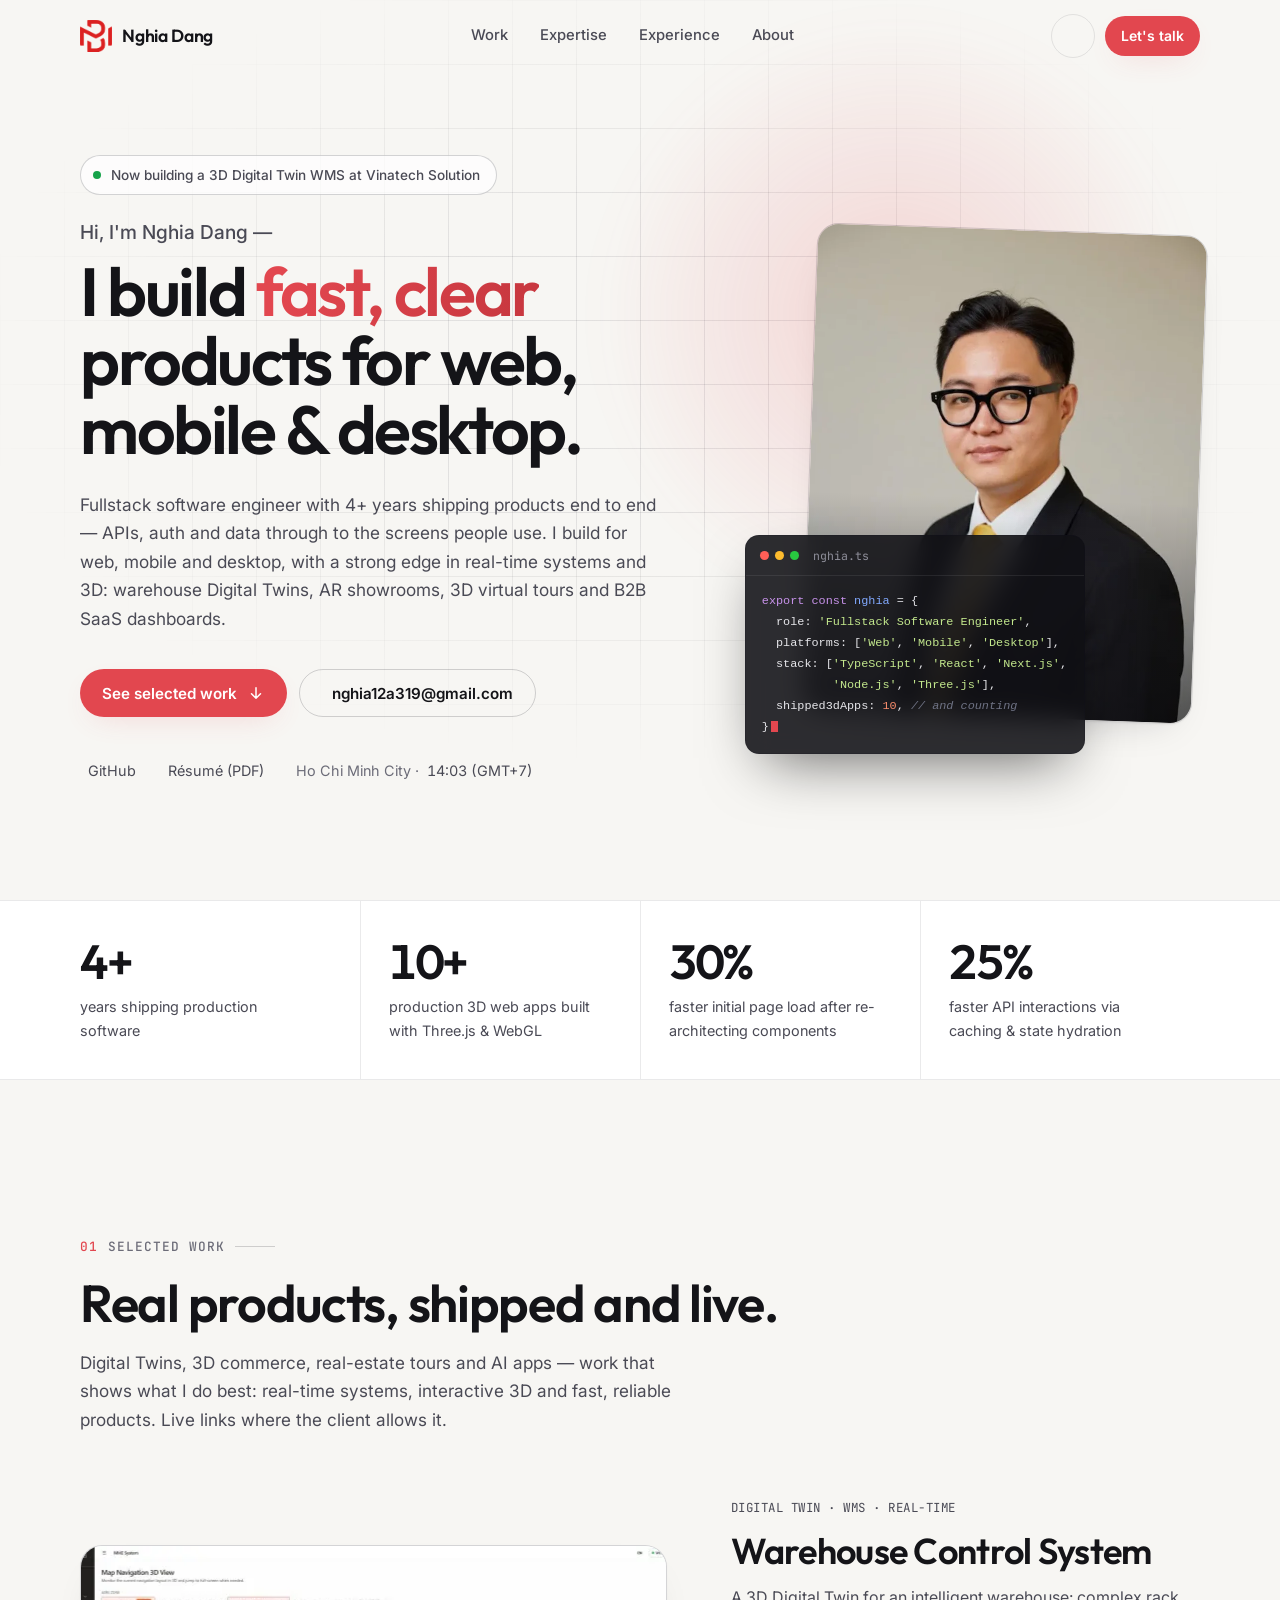
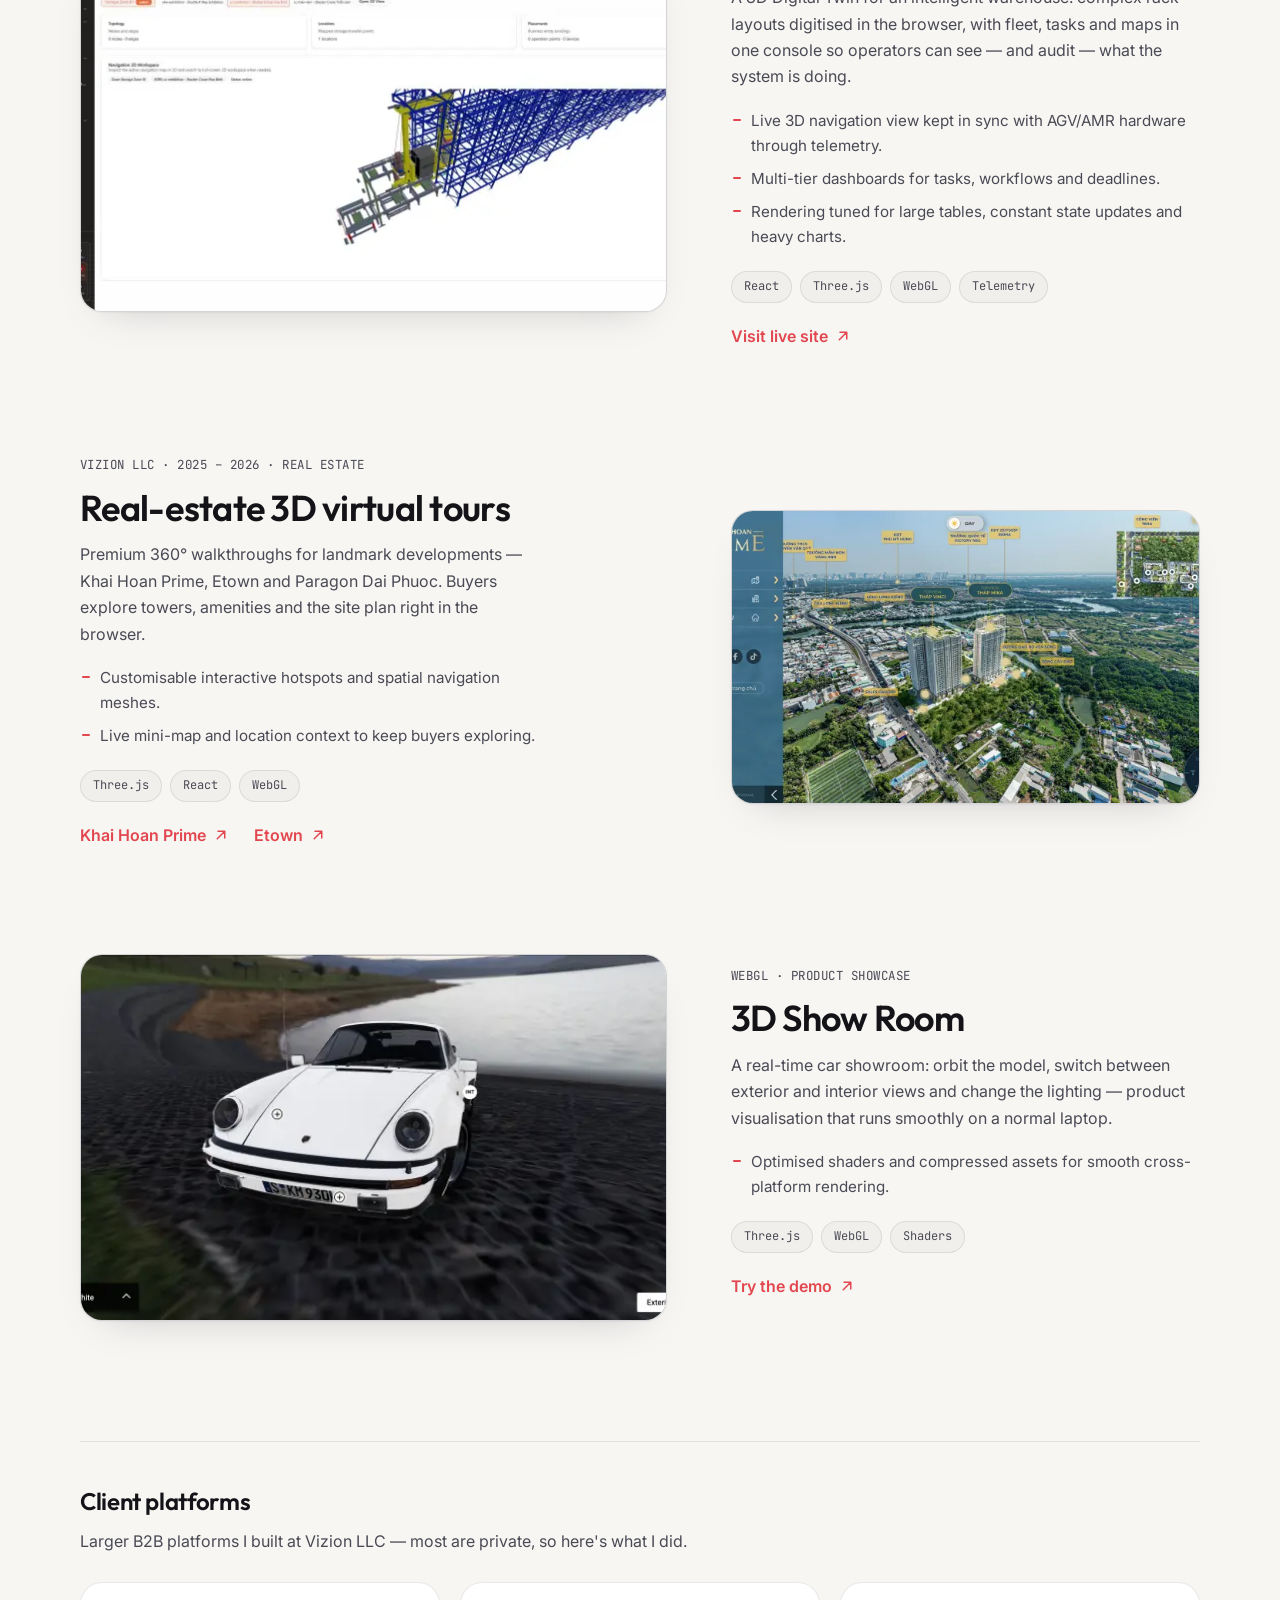
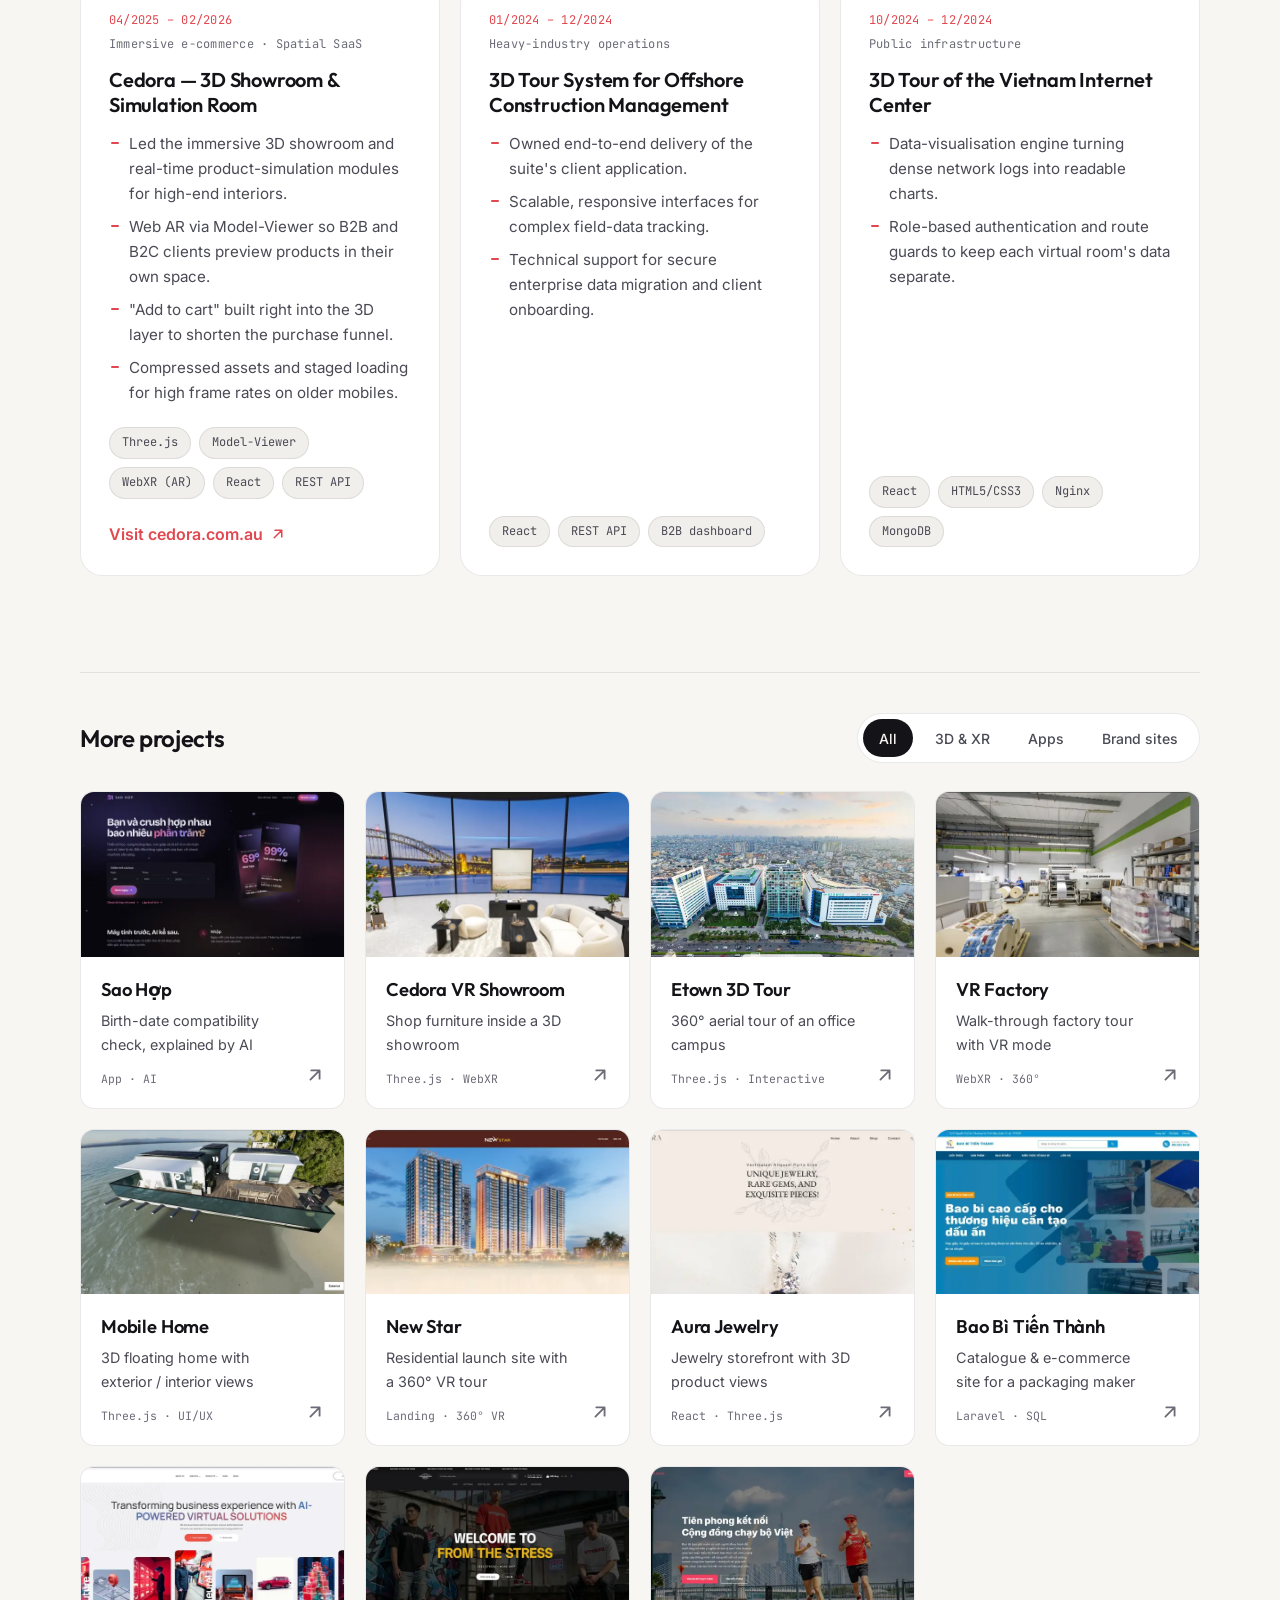
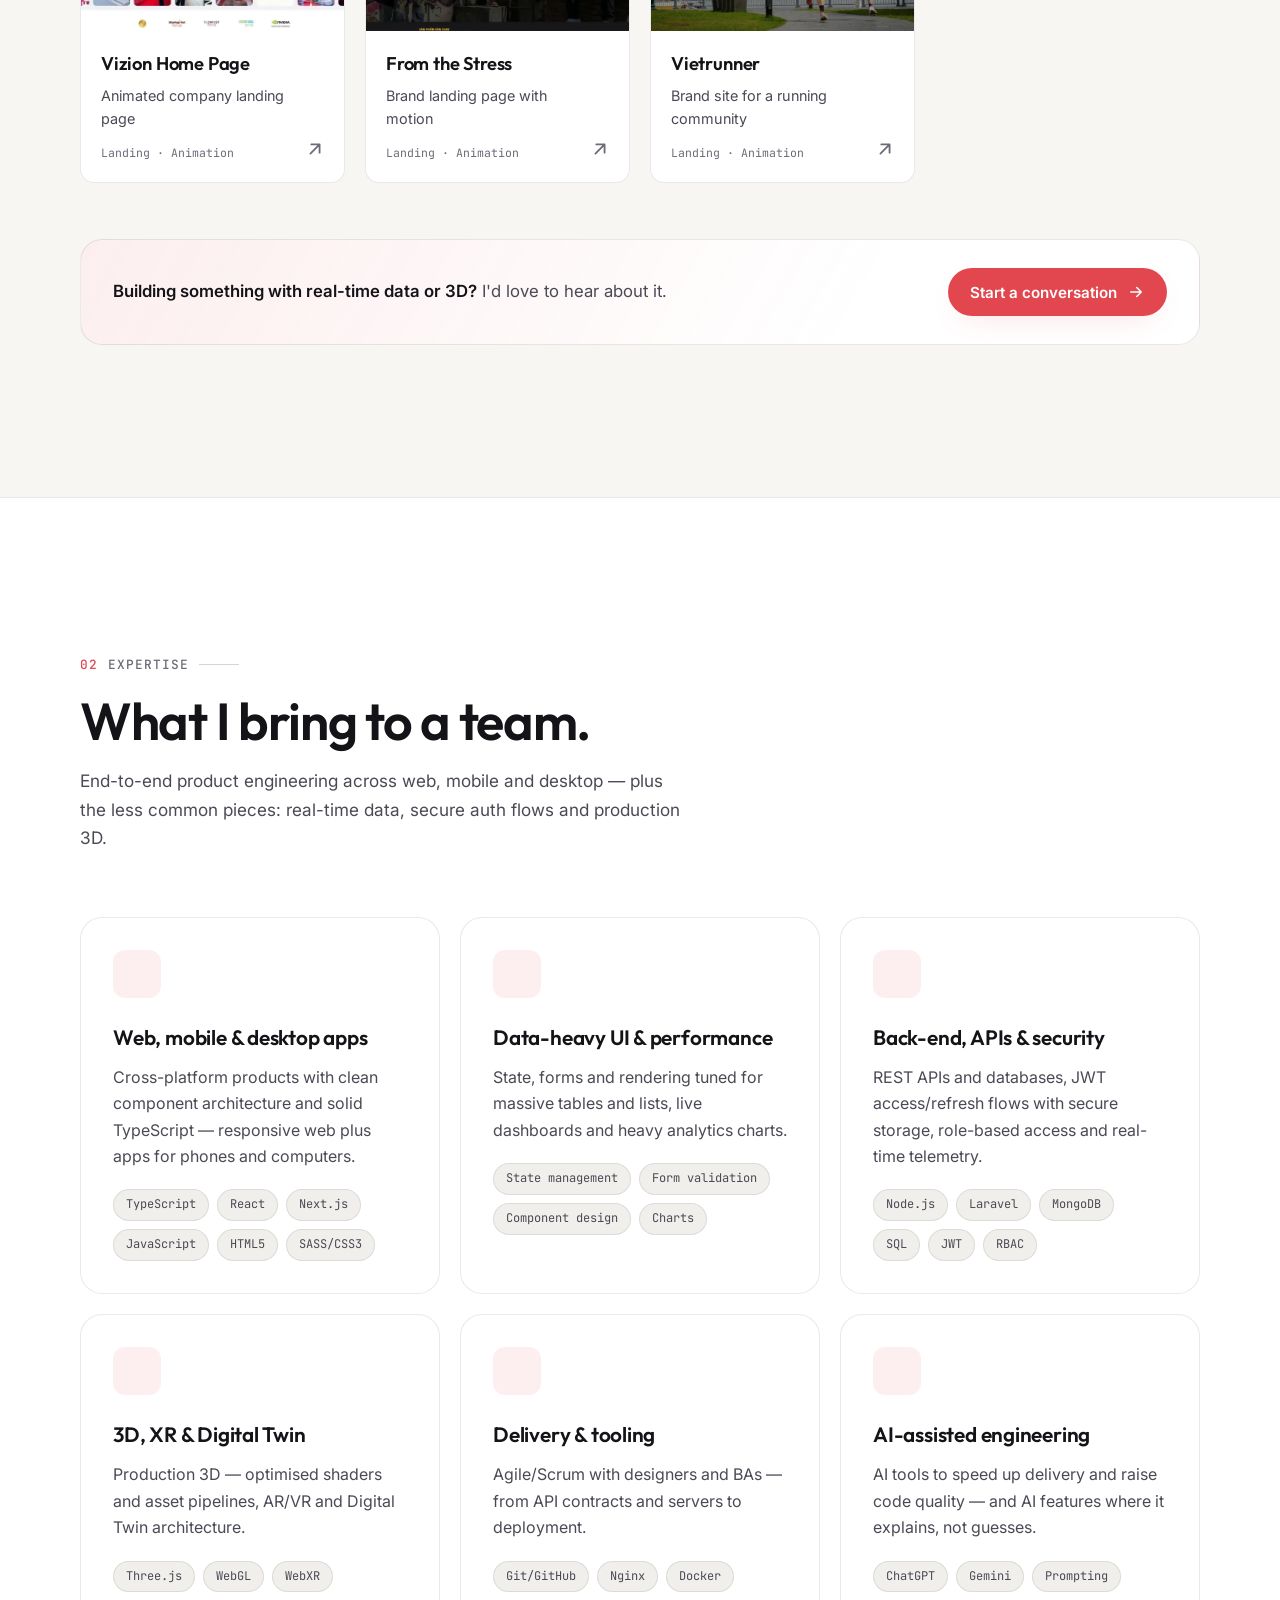
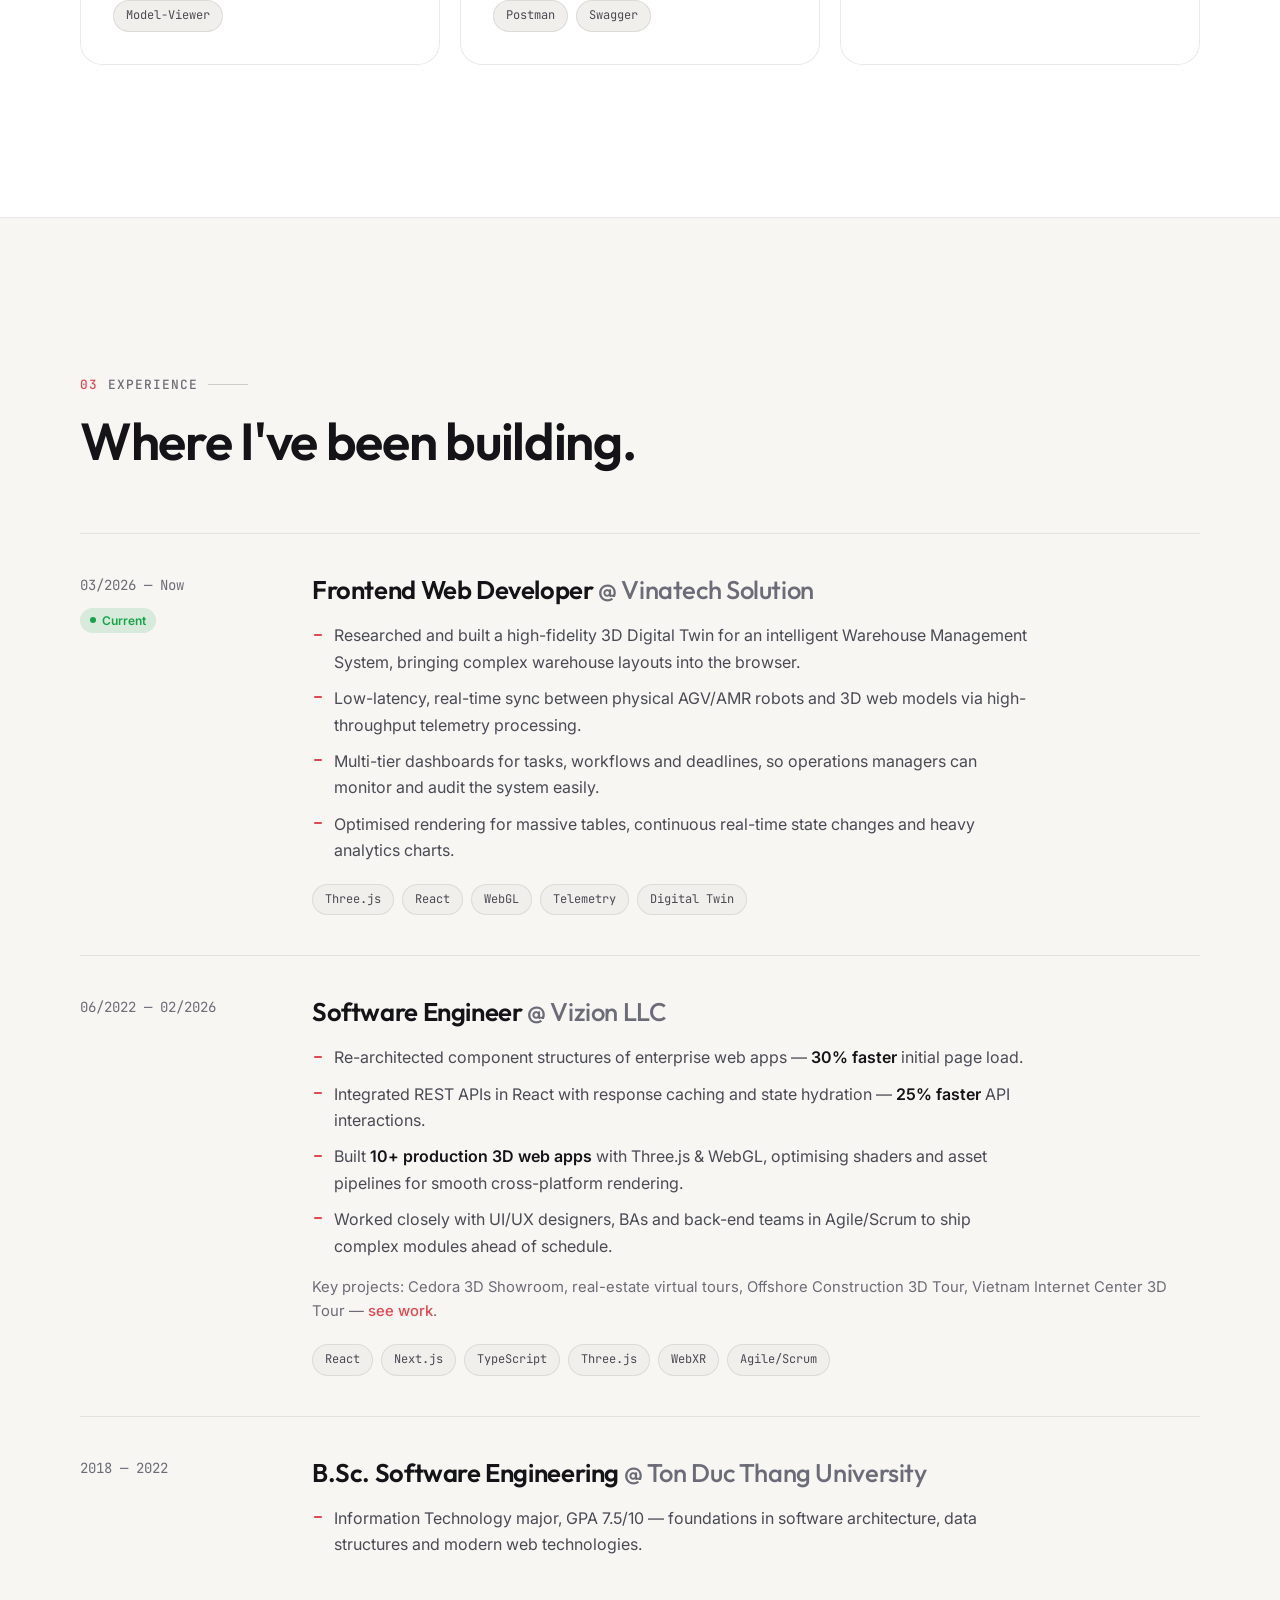
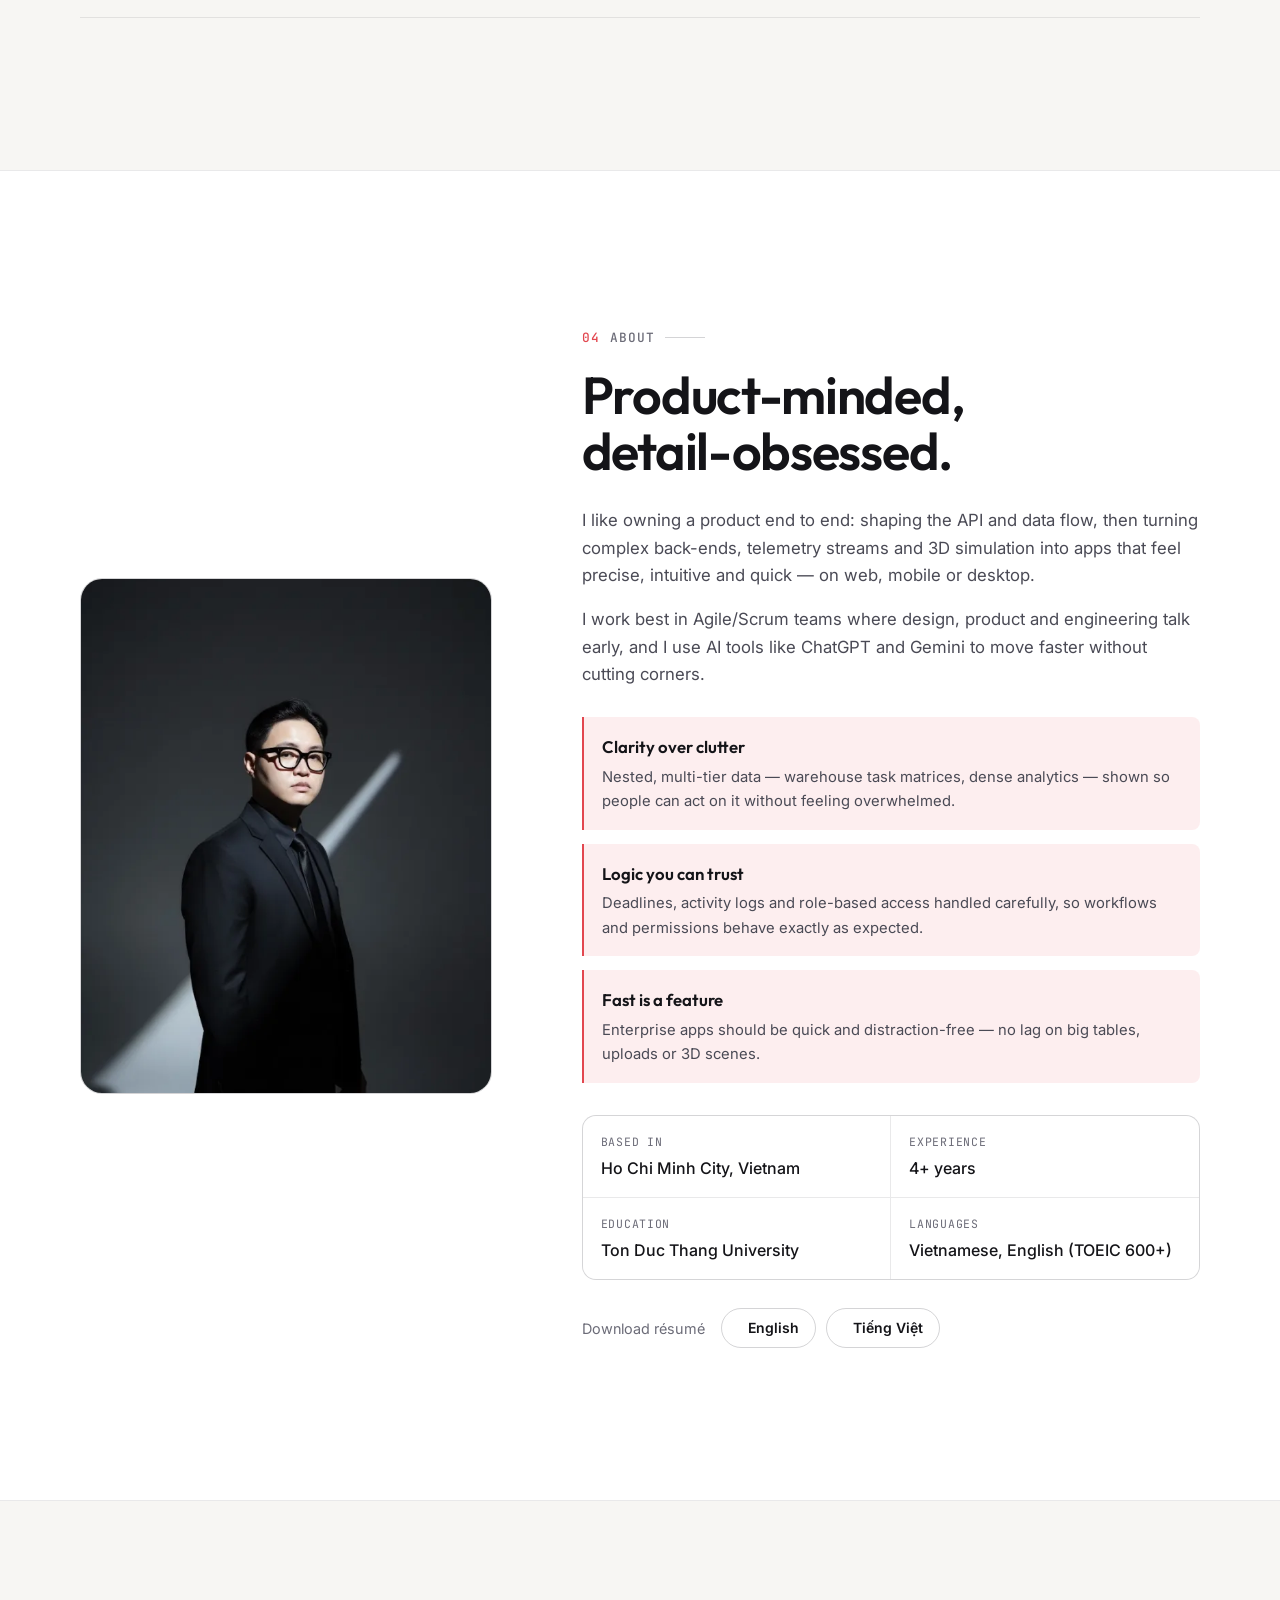
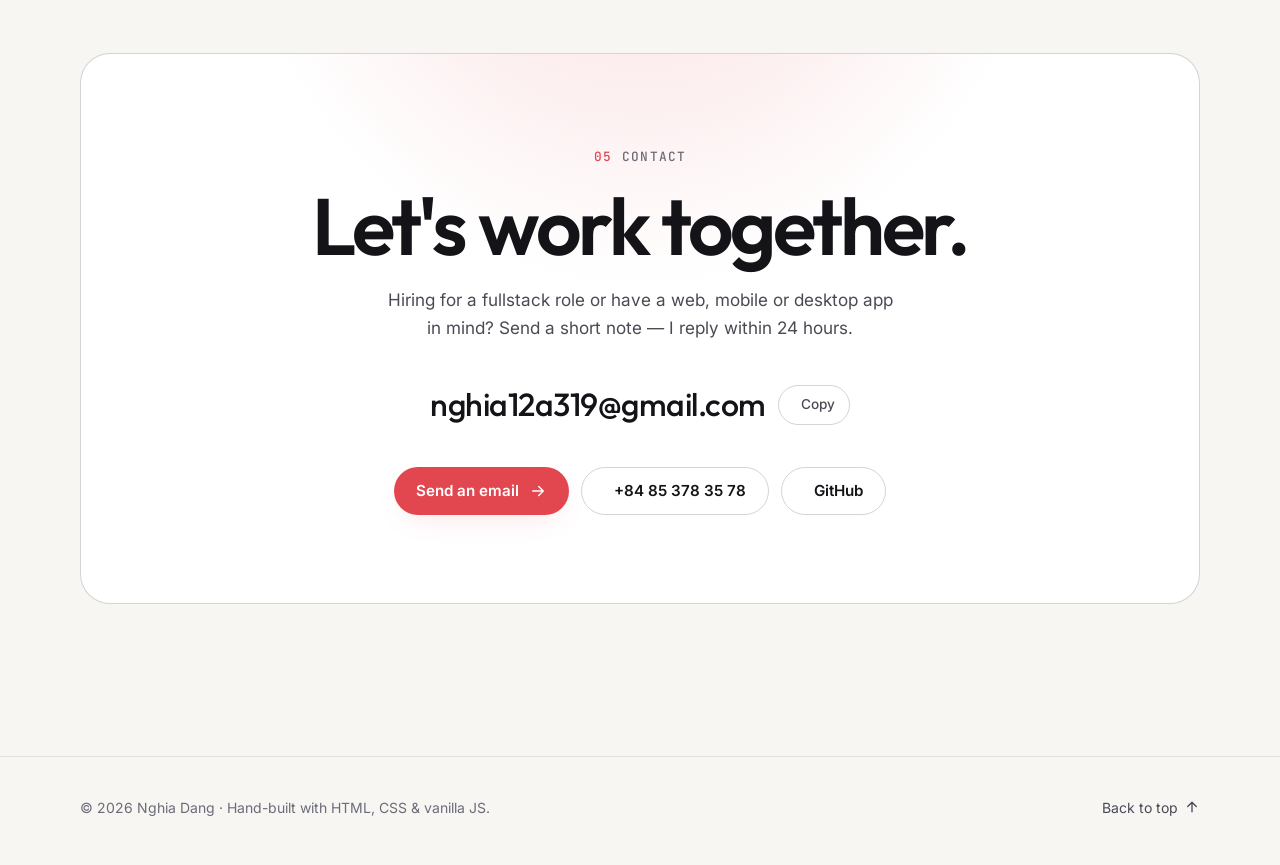
==== commit 1e492f8f: "Rewrite content from CV, position as fullstack, add New Star and Cedora - Rewrite hero, work, expert" ====
--- a/index.html
+++ b/index.html
@@ -4,14 +4,14 @@
 <head>
   <meta charset="UTF-8">
   <meta name="viewport" content="width=device-width, initial-scale=1">
-  <title>Nghia Dang — Frontend Engineer · React, Next.js, Three.js</title>
+  <title>Nghia Dang — Fullstack Software Engineer · Web, Mobile &amp; Desktop</title>
   <meta name="description"
-    content="Nghia Dang is a frontend engineer in Ho Chi Minh City with 4+ years building fast React / Next.js interfaces, real-time dashboards and 3D Digital Twin web apps with Three.js.">
+    content="Nghia Dang is a fullstack software engineer in Ho Chi Minh City with 4+ years shipping products across web, mobile and desktop — real-time systems, B2B SaaS and 3D: warehouse Digital Twins, AR showrooms and 3D virtual tours.">
   <meta name="theme-color" content="#0d0d10">
   <meta property="og:type" content="website">
-  <meta property="og:title" content="Nghia Dang — Frontend Engineer">
+  <meta property="og:title" content="Nghia Dang — Fullstack Software Engineer">
   <meta property="og:description"
-    content="React, Next.js, TypeScript and Three.js — from 3D Digital Twins to real-time B2B SaaS dashboards.">
+    content="Fullstack products for web, mobile &amp; desktop — from 3D Digital Twins to real-time B2B SaaS.">
   <meta property="og:image" content="./images/work/s9.webp">
 
   <script>
@@ -31,9 +31,9 @@
     href="https://fonts.googleapis.com/css2?family=Outfit:wght@500;600;700&family=Inter:wght@400;500;600&family=JetBrains+Mono:wght@400;500&display=swap"
     rel="stylesheet">
   <link rel="stylesheet" href="./font/fontawesome-free-5.15.4-web/css/all.min.css">
-  <link rel="stylesheet" href="./style/base.css?v=4">
-  <link rel="stylesheet" href="./style/main.css?v=4">
-  <link rel="stylesheet" href="./style/responsive.css?v=4">
+  <link rel="stylesheet" href="./style/base.css?v=8">
+  <link rel="stylesheet" href="./style/main.css?v=8">
+  <link rel="stylesheet" href="./style/responsive.css?v=8">
   <link rel="icon" type="image/png" href="./images/work/logo-mark.png">
 </head>
 
@@ -100,18 +100,18 @@
         <div class="hero-copy">
           <a href="#experience" class="status-pill reveal">
             <span class="status-dot" aria-hidden="true"></span>
-            Now building 3D Digital Twins at Vinatech Solution
+            Now building a 3D Digital Twin WMS at Vinatech Solution
           </a>
 
           <h1 class="hero-title reveal" id="heroTitle">
             <span class="hero-hello">Hi, I'm Nghia Dang —</span>
-            I build <em>fast, clear</em> interfaces for real&#8209;time data &amp; 3D.
+            I build <em>fast, clear</em> products for web, mobile &amp; desktop.
           </h1>
 
           <p class="hero-lead reveal">
-            Frontend engineer with 4+ years in React, Next.js, TypeScript and Three.js. I turn telemetry streams,
-            complex back-ends and 3D scenes into UIs people can actually use — from warehouse Digital Twins to B2B SaaS
-            dashboards.
+            Fullstack software engineer with 4+ years shipping products end to end — APIs, auth and data through to
+            the screens people use. I build for web, mobile and desktop, with a strong edge in real-time systems and
+            3D: warehouse Digital Twins, AR showrooms, 3D virtual tours and B2B SaaS dashboards.
           </p>
 
           <div class="hero-actions reveal">
@@ -153,11 +153,11 @@
               <code>nghia.ts</code>
             </div>
 <pre><code><span class="tk-k">export const</span> <span class="tk-v">nghia</span> = {
-  role: <span class="tk-s">'Frontend Engineer'</span>,
-  stack: [<span class="tk-s">'React'</span>, <span class="tk-s">'Next.js'</span>,
-          <span class="tk-s">'TypeScript'</span>, <span class="tk-s">'Three.js'</span>],
-  focus: <span class="tk-s">'Digital Twin · Real-time UI'</span>,
-  shipped3dApps: <span class="tk-n">10</span>,
+  role: <span class="tk-s">'Fullstack Software Engineer'</span>,
+  platforms: [<span class="tk-s">'Web'</span>, <span class="tk-s">'Mobile'</span>, <span class="tk-s">'Desktop'</span>],
+  stack: [<span class="tk-s">'TypeScript'</span>, <span class="tk-s">'React'</span>, <span class="tk-s">'Next.js'</span>,
+          <span class="tk-s">'Node.js'</span>, <span class="tk-s">'Three.js'</span>],
+  shipped3dApps: <span class="tk-n">10</span>, <span class="tk-c">// and counting</span>
 }<span class="caret"></span></code></pre>
           </div>
         </div>
@@ -170,7 +170,7 @@
         <ul class="impact-list">
           <li class="impact-item reveal">
             <strong data-count="4" data-suffix="+">4+</strong>
-            <span>years shipping production frontends</span>
+            <span>years shipping production software</span>
           </li>
           <li class="impact-item reveal">
             <strong data-count="10" data-suffix="+">10+</strong>
@@ -193,9 +193,10 @@
       <div class="container">
         <header class="section-head reveal">
           <p class="eyebrow"><span>01</span> Selected work</p>
-          <h2 class="section-title" id="workTitle">Real products, live in the browser.</h2>
-          <p class="section-sub">Three projects that show what I do best: real-time systems, interactive 3D and
-            performance-minded UI. Every card links to the live site.</p>
+          <h2 class="section-title" id="workTitle">Real products, shipped and live.</h2>
+          <p class="section-sub">Digital Twins, 3D commerce, real-estate tours and AI apps — work that shows what I do
+            best: real-time systems, interactive 3D and fast, reliable products. Live links where the client allows
+            it.</p>
         </header>
 
         <div class="featured">
@@ -208,15 +209,20 @@
                 width="1400" height="711" loading="lazy" decoding="async">
             </a>
             <div class="feature-body">
-              <p class="feature-kicker">Web app · Real-time · 3D</p>
+              <p class="feature-kicker">Digital Twin · WMS · Real-time</p>
               <h3>Warehouse Control System</h3>
-              <p>Operations console for an automated warehouse: fleet, tasks and maps in one place, with a live 3D
-                navigation view of racks and machines so operators see what the system is doing.</p>
+              <p>A 3D Digital Twin for an intelligent warehouse: complex rack layouts digitised in the browser, with
+                fleet, tasks and maps in one console so operators can see — and audit — what the system is doing.</p>
+              <ul class="feature-points">
+                <li>Live 3D navigation view kept in sync with AGV/AMR hardware through telemetry.</li>
+                <li>Multi-tier dashboards for tasks, workflows and deadlines.</li>
+                <li>Rendering tuned for large tables, constant state updates and heavy charts.</li>
+              </ul>
               <ul class="tags">
                 <li>React</li>
                 <li>Three.js</li>
-                <li>Node.js</li>
-                <li>Dashboard</li>
+                <li>WebGL</li>
+                <li>Telemetry</li>
               </ul>
               <a class="link-arrow" href="https://fms.autovts.dev/" target="_blank" rel="noopener">
                 Visit live site <svg aria-hidden="true"><use href="#i-arrow-ur" /></svg>
@@ -233,18 +239,27 @@
                 width="1400" height="735" loading="lazy" decoding="async">
             </a>
             <div class="feature-body">
-              <p class="feature-kicker">Real estate · 3D tour</p>
-              <h3>Khai Hoan Prime</h3>
-              <p>Interactive aerial tour for a residential launch — buyers explore the towers, nearby amenities and the
-                site plan through clickable hotspots and a live mini-map, right in the browser.</p>
+              <p class="feature-kicker">Vizion LLC · 2025 – 2026 · Real estate</p>
+              <h3>Real-estate 3D virtual tours</h3>
+              <p>Premium 360° walkthroughs for landmark developments — Khai Hoan Prime, Etown and Paragon Dai Phuoc.
+                Buyers explore towers, amenities and the site plan right in the browser.</p>
+              <ul class="feature-points">
+                <li>Customisable interactive hotspots and spatial navigation meshes.</li>
+                <li>Live mini-map and location context to keep buyers exploring.</li>
+              </ul>
               <ul class="tags">
                 <li>Three.js</li>
+                <li>React</li>
                 <li>WebGL</li>
-                <li>Interactive map</li>
-              </ul>
-              <a class="link-arrow" href="https://2fvisual-khaihoanprime.vizion.space/" target="_blank" rel="noopener">
-                Visit live site <svg aria-hidden="true"><use href="#i-arrow-ur" /></svg>
-              </a>
+              </ul>
+              <div class="link-row">
+                <a class="link-arrow" href="https://2fvisual-khaihoanprime.vizion.space/" target="_blank" rel="noopener">
+                  Khai Hoan Prime <svg aria-hidden="true"><use href="#i-arrow-ur" /></svg>
+                </a>
+                <a class="link-arrow" href="https://vr360.etown.vizion.space/map" target="_blank" rel="noopener">
+                  Etown <svg aria-hidden="true"><use href="#i-arrow-ur" /></svg>
+                </a>
+              </div>
             </div>
           </article>
 
@@ -261,6 +276,9 @@
               <h3>3D Show Room</h3>
               <p>A real-time car showroom: orbit the model, switch between exterior and interior views and change the
                 lighting — product visualisation that runs smoothly on a normal laptop.</p>
+              <ul class="feature-points">
+                <li>Optimised shaders and compressed assets for smooth cross-platform rendering.</li>
+              </ul>
               <ul class="tags">
                 <li>Three.js</li>
                 <li>WebGL</li>
@@ -273,13 +291,61 @@
           </article>
         </div>
 
+        <!-- Client platforms (no public link) -->
+        <div class="cases-head reveal">
+          <h3 class="more-title">Client platforms</h3>
+          <p>Larger B2B platforms I built at Vizion LLC — most are private, so here's what I did.</p>
+        </div>
+
+        <ul class="cases">
+          <li class="case reveal">
+            <p class="case-meta"><span>04/2025 – 02/2026</span> Immersive e-commerce · Spatial SaaS</p>
+            <h4>Cedora — 3D Showroom &amp; Simulation Room</h4>
+            <ul class="case-points">
+              <li>Led the immersive 3D showroom and real-time product-simulation modules for high-end interiors.</li>
+              <li>Web AR via Model-Viewer so B2B and B2C clients preview products in their own space.</li>
+              <li>"Add to cart" built right into the 3D layer to shorten the purchase funnel.</li>
+              <li>Compressed assets and staged loading for high frame rates on older mobiles.</li>
+            </ul>
+            <ul class="chips">
+              <li>Three.js</li><li>Model-Viewer</li><li>WebXR (AR)</li><li>React</li><li>REST API</li>
+            </ul>
+            <a class="link-arrow case-link" href="https://cedora.com.au/" target="_blank" rel="noopener">
+              Visit cedora.com.au <svg aria-hidden="true"><use href="#i-arrow-ur" /></svg>
+            </a>
+          </li>
+          <li class="case reveal">
+            <p class="case-meta"><span>01/2024 – 12/2024</span> Heavy-industry operations</p>
+            <h4>3D Tour System for Offshore Construction Management</h4>
+            <ul class="case-points">
+              <li>Owned end-to-end delivery of the suite's client application.</li>
+              <li>Scalable, responsive interfaces for complex field-data tracking.</li>
+              <li>Technical support for secure enterprise data migration and client onboarding.</li>
+            </ul>
+            <ul class="chips">
+              <li>React</li><li>REST API</li><li>B2B dashboard</li>
+            </ul>
+          </li>
+          <li class="case reveal">
+            <p class="case-meta"><span>10/2024 – 12/2024</span> Public infrastructure</p>
+            <h4>3D Tour of the Vietnam Internet Center</h4>
+            <ul class="case-points">
+              <li>Data-visualisation engine turning dense network logs into readable charts.</li>
+              <li>Role-based authentication and route guards to keep each virtual room's data separate.</li>
+            </ul>
+            <ul class="chips">
+              <li>React</li><li>HTML5/CSS3</li><li>Nginx</li><li>MongoDB</li>
+            </ul>
+          </li>
+        </ul>
+
         <!-- More projects -->
-        <div class="more-head reveal">
+        <div class="more-head after-cases reveal">
           <h3 class="more-title">More projects</h3>
           <div class="filters" role="group" aria-label="Filter projects">
             <button type="button" class="filter is-active" data-filter="all" aria-pressed="true">All</button>
             <button type="button" class="filter" data-filter="3d" aria-pressed="false">3D &amp; XR</button>
-            <button type="button" class="filter" data-filter="app" aria-pressed="false">Web apps</button>
+            <button type="button" class="filter" data-filter="app" aria-pressed="false">Apps</button>
             <button type="button" class="filter" data-filter="brand" aria-pressed="false">Brand sites</button>
           </div>
         </div>
@@ -293,7 +359,20 @@
               <div class="project-info">
                 <h4>Sao Hợp</h4>
                 <p>Birth-date compatibility check, explained by AI</p>
-                <span class="project-tags">Web app · AI</span>
+                <span class="project-tags">App · AI</span>
+              </div>
+              <svg class="project-arrow" aria-hidden="true"><use href="#i-arrow-ur" /></svg>
+            </a>
+          </li>
+          <li class="project" data-cat="3d">
+            <a href="https://cedora.com.au/" target="_blank" rel="noopener">
+              <div class="project-thumb">
+                <img src="./images/work/s14-sm.webp" alt="" width="720" height="358" loading="lazy" decoding="async">
+              </div>
+              <div class="project-info">
+                <h4>Cedora VR Showroom</h4>
+                <p>Shop furniture inside a 3D showroom</p>
+                <span class="project-tags">Three.js · WebXR</span>
               </div>
               <svg class="project-arrow" aria-hidden="true"><use href="#i-arrow-ur" /></svg>
             </a>
@@ -333,6 +412,19 @@
                 <h4>Mobile Home</h4>
                 <p>3D floating home with exterior / interior views</p>
                 <span class="project-tags">Three.js · UI/UX</span>
+              </div>
+              <svg class="project-arrow" aria-hidden="true"><use href="#i-arrow-ur" /></svg>
+            </a>
+          </li>
+          <li class="project" data-cat="brand">
+            <a href="https://newstar.vizion.space/" target="_blank" rel="noopener">
+              <div class="project-thumb">
+                <img src="./images/work/s13-sm.webp" alt="" width="720" height="362" loading="lazy" decoding="async">
+              </div>
+              <div class="project-info">
+                <h4>New Star</h4>
+                <p>Residential launch site with a 360° VR tour</p>
+                <span class="project-tags">Landing · 360° VR</span>
               </div>
               <svg class="project-arrow" aria-hidden="true"><use href="#i-arrow-ur" /></svg>
             </a>
@@ -419,42 +511,62 @@
         <header class="section-head reveal">
           <p class="eyebrow"><span>02</span> Expertise</p>
           <h2 class="section-title" id="expertiseTitle">What I bring to a team.</h2>
+          <p class="section-sub">End-to-end product engineering across web, mobile and desktop — plus the less common
+            pieces: real-time data, secure auth flows and production 3D.</p>
         </header>
 
         <ul class="skills">
           <li class="skill reveal">
             <div class="skill-icon"><i class="fas fa-code" aria-hidden="true"></i></div>
-            <h3>Front-end development</h3>
-            <p>Responsive, performant web apps with clean component architecture and maintainable code.</p>
-            <ul class="chips">
-              <li>React</li><li>Next.js</li><li>TypeScript</li><li>SASS</li>
+            <h3>Web, mobile &amp; desktop apps</h3>
+            <p>Cross-platform products with clean component architecture and solid TypeScript — responsive web plus
+              apps for phones and computers.</p>
+            <ul class="chips">
+              <li>TypeScript</li><li>React</li><li>Next.js</li><li>JavaScript</li><li>HTML5</li><li>SASS/CSS3</li>
             </ul>
           </li>
           <li class="skill reveal">
             <div class="skill-icon"><i class="fas fa-tachometer-alt" aria-hidden="true"></i></div>
             <h3>Data-heavy UI &amp; performance</h3>
-            <p>State management, forms and rendering tuned for large tables, long lists and live operational
-              dashboards.</p>
-            <ul class="chips">
-              <li>State mgmt</li><li>Virtualisation</li><li>Profiling</li>
+            <p>State, forms and rendering tuned for massive tables and lists, live dashboards and heavy analytics
+              charts.</p>
+            <ul class="chips">
+              <li>State management</li><li>Form validation</li><li>Component design</li><li>Charts</li>
+            </ul>
+          </li>
+          <li class="skill reveal">
+            <div class="skill-icon"><i class="fas fa-server" aria-hidden="true"></i></div>
+            <h3>Back-end, APIs &amp; security</h3>
+            <p>REST APIs and databases, JWT access/refresh flows with secure storage, role-based access and
+              real-time telemetry.</p>
+            <ul class="chips">
+              <li>Node.js</li><li>Laravel</li><li>MongoDB</li><li>SQL</li><li>JWT</li><li>RBAC</li>
             </ul>
           </li>
           <li class="skill reveal">
             <div class="skill-icon"><i class="fas fa-cube" aria-hidden="true"></i></div>
             <h3>3D, XR &amp; Digital Twin</h3>
-            <p>Production 3D on the web with optimised shaders and asset pipelines — from product viewers to live
-              warehouse twins.</p>
+            <p>Production 3D — optimised shaders and asset pipelines, AR/VR and Digital Twin
+              architecture.</p>
             <ul class="chips">
               <li>Three.js</li><li>WebGL</li><li>WebXR</li><li>Model-Viewer</li>
             </ul>
           </li>
           <li class="skill reveal">
-            <div class="skill-icon"><i class="fas fa-plug" aria-hidden="true"></i></div>
-            <h3>Integration &amp; delivery</h3>
-            <p>REST APIs, JWT auth flows and real-time telemetry, shipped in Agile/Scrum teams with AI-assisted
-              workflows.</p>
-            <ul class="chips">
-              <li>REST</li><li>JWT</li><li>Docker</li><li>Nginx</li><li>Git</li>
+            <div class="skill-icon"><i class="fas fa-code-branch" aria-hidden="true"></i></div>
+            <h3>Delivery &amp; tooling</h3>
+            <p>Agile/Scrum with designers and BAs — from API contracts and servers to deployment.</p>
+            <ul class="chips">
+              <li>Git/GitHub</li><li>Nginx</li><li>Docker</li><li>Postman</li><li>Swagger</li>
+            </ul>
+          </li>
+          <li class="skill reveal">
+            <div class="skill-icon"><i class="fas fa-magic" aria-hidden="true"></i></div>
+            <h3>AI-assisted engineering</h3>
+            <p>AI tools to speed up delivery and raise code quality — and AI features where it explains, not
+              guesses.</p>
+            <ul class="chips">
+              <li>ChatGPT</li><li>Gemini</li><li>Prompting</li>
             </ul>
           </li>
         </ul>
@@ -472,16 +584,20 @@
         <ol class="timeline">
           <li class="tl-item is-current reveal">
             <div class="tl-when">
-              <span class="tl-date">2026 — Now</span>
+              <span class="tl-date">03/2026 — Now</span>
               <span class="tl-badge">Current</span>
             </div>
             <div class="tl-body">
               <h3>Frontend Web Developer <span>@ Vinatech Solution</span></h3>
               <ul class="tl-points">
-                <li>Building high-fidelity 3D Digital Twins for intelligent Warehouse Management Systems.</li>
-                <li>Low-latency real-time sync between AGV/AMR robots and the 3D web model via telemetry processing.
-                </li>
-                <li>Multi-layer dashboards for monitoring tasks, workflows and system audits.</li>
+                <li>Researched and built a high-fidelity 3D Digital Twin for an intelligent Warehouse Management System,
+                  bringing complex warehouse layouts into the browser.</li>
+                <li>Low-latency, real-time sync between physical AGV/AMR robots and 3D web models via high-throughput
+                  telemetry processing.</li>
+                <li>Multi-tier dashboards for tasks, workflows and deadlines, so operations managers can monitor and
+                  audit the system easily.</li>
+                <li>Optimised rendering for massive tables, continuous real-time state changes and heavy analytics
+                  charts.</li>
               </ul>
               <ul class="chips">
                 <li>Three.js</li><li>React</li><li>WebGL</li><li>Telemetry</li><li>Digital Twin</li>
@@ -491,19 +607,24 @@
 
           <li class="tl-item reveal">
             <div class="tl-when">
-              <span class="tl-date">2022 — 2026</span>
+              <span class="tl-date">06/2022 — 02/2026</span>
             </div>
             <div class="tl-body">
-              <h3>Software Engineer, Front-end <span>@ Vizion LLC</span></h3>
+              <h3>Software Engineer <span>@ Vizion LLC</span></h3>
               <ul class="tl-points">
                 <li>Re-architected component structures of enterprise web apps — <strong>30% faster</strong> initial
                   page load.</li>
-                <li>Integrated REST APIs with response caching and state hydration — <strong>25% faster</strong> API
-                  interactions.</li>
-                <li>Built <strong>10+ production 3D web apps</strong> with Three.js &amp; WebGL.</li>
-              </ul>
+                <li>Integrated REST APIs in React with response caching and state hydration — <strong>25%
+                    faster</strong> API interactions.</li>
+                <li>Built <strong>10+ production 3D web apps</strong> with Three.js &amp; WebGL, optimising shaders and
+                  asset pipelines for smooth cross-platform rendering.</li>
+                <li>Worked closely with UI/UX designers, BAs and back-end teams in Agile/Scrum to ship complex modules
+                  ahead of schedule.</li>
+              </ul>
+              <p class="tl-note">Key projects: Cedora 3D Showroom, real-estate virtual tours, Offshore Construction
+                3D Tour, Vietnam Internet Center 3D Tour — <a href="#work">see work</a>.</p>
               <ul class="chips">
-                <li>React</li><li>Next.js</li><li>TypeScript</li><li>Three.js</li><li>Agile/Scrum</li>
+                <li>React</li><li>Next.js</li><li>TypeScript</li><li>Three.js</li><li>WebXR</li><li>Agile/Scrum</li>
               </ul>
             </div>
           </li>
@@ -539,12 +660,30 @@
           </header>
 
           <div class="about-text reveal">
-            <p>I enjoy the hard middle layer of the frontend: taking messy back-end architectures, telemetry streams and
-              3D simulation output and turning them into interfaces that feel precise and quick.</p>
-            <p>I work best in Agile/Scrum teams where design, product and engineering talk early. I lean on AI tools
-              like Gemini and ChatGPT to move faster — and on profiling and testing to make sure faster doesn't mean
-              sloppier.</p>
+            <p>I like owning a product end to end: shaping the API and data flow, then turning complex back-ends,
+              telemetry streams and 3D simulation into apps that feel precise, intuitive and quick — on web, mobile or
+              desktop.</p>
+            <p>I work best in Agile/Scrum teams where design, product and engineering talk early, and I use AI tools
+              like ChatGPT and Gemini to move faster without cutting corners.</p>
           </div>
+
+          <ul class="principles reveal">
+            <li>
+              <strong>Clarity over clutter</strong>
+              <span>Nested, multi-tier data — warehouse task matrices, dense analytics — shown so people can act on
+                it without feeling overwhelmed.</span>
+            </li>
+            <li>
+              <strong>Logic you can trust</strong>
+              <span>Deadlines, activity logs and role-based access handled carefully, so workflows and permissions
+                behave exactly as expected.</span>
+            </li>
+            <li>
+              <strong>Fast is a feature</strong>
+              <span>Enterprise apps should be quick and distraction-free — no lag on big tables, uploads or 3D
+                scenes.</span>
+            </li>
+          </ul>
 
           <dl class="facts reveal">
             <div><dt>Based in</dt><dd>Ho Chi Minh City, Vietnam</dd></div>
@@ -573,7 +712,7 @@
           <div class="contact-glow" aria-hidden="true"></div>
           <p class="eyebrow"><span>05</span> Contact</p>
           <h2 class="contact-title" id="contactTitle">Let's work together.</h2>
-          <p class="contact-lead">Hiring for a frontend role or have a project in mind? Send a short note — I reply
+          <p class="contact-lead">Hiring for a fullstack role or have a web, mobile or desktop app in mind? Send a short note — I reply
             within 24 hours.</p>
 
           <div class="email-row">
@@ -615,7 +754,7 @@
     </div>
   </footer>
 
-  <script src="./js/app.js?v=4"></script>
+  <script src="./js/app.js?v=8"></script>
 </body>
 
 </html>
--- a/style/main.css
+++ b/style/main.css
@@ -320,7 +320,7 @@
 
 .hero-title {
   font-family: var(--font-display);
-  font-size: clamp(2.6rem, 6.2vw, 4.9rem);
+  font-size: clamp(2.5rem, 5.4vw, 4.25rem);
   font-weight: 600;
   line-height: 1.02;
   letter-spacing: -0.035em;
@@ -1005,3 +1005,111 @@
 
 .footer-top svg { width: 16px; height: 16px; transform: rotate(-45deg); }
 .footer-top:hover { color: var(--accent); }
+
+/* ══════════════════════════════════
+   CONTENT ADDITIONS (case studies, principles)
+   ══════════════════════════════════ */
+.tk-c { color: #6f7385; font-style: italic; }
+
+.feature-points { display: grid; gap: 8px; margin-top: 18px; max-width: 460px; }
+
+.feature-points li,
+.case-points li {
+  position: relative;
+  padding-left: 20px;
+  font-size: 0.95rem;
+  color: var(--text-2);
+}
+
+.feature-points li::before,
+.case-points li::before {
+  content: '';
+  position: absolute;
+  left: 2px;
+  top: 0.72em;
+  width: 8px;
+  height: 2px;
+  border-radius: 2px;
+  background: var(--accent);
+}
+
+.link-row { display: flex; flex-wrap: wrap; gap: 4px 24px; }
+
+.cases-head {
+  margin: clamp(80px, 10vw, 120px) 0 28px;
+  padding-top: 40px;
+  border-top: 1px solid var(--line);
+}
+
+.cases-head p { margin-top: 6px; color: var(--text-2); }
+
+.cases {
+  display: grid;
+  grid-template-columns: repeat(3, minmax(0, 1fr));
+  gap: 20px;
+}
+
+.case {
+  display: flex;
+  flex-direction: column;
+  padding: 28px;
+  border-radius: var(--radius-lg);
+  border: 1px solid var(--line);
+  background: var(--bg-card);
+  transition: border-color 0.3s ease;
+}
+
+.case:hover { border-color: var(--line-strong); }
+
+.case-meta {
+  font-family: var(--font-mono);
+  font-size: 0.75rem;
+  letter-spacing: 0.02em;
+  color: var(--text-3);
+}
+
+.case-meta span { display: block; margin-bottom: 4px; color: var(--accent); }
+
+.case h4 {
+  margin: 12px 0 14px;
+  font-family: var(--font-display);
+  font-size: 1.25rem;
+  font-weight: 600;
+  line-height: 1.25;
+  letter-spacing: -0.01em;
+}
+
+.case-points { display: grid; gap: 8px; margin-bottom: 22px; }
+.case .chips { margin-top: auto; }
+
+.more-head.after-cases { margin-top: clamp(64px, 8vw, 96px); }
+
+.tl-note { margin: -4px 0 20px; font-size: 0.925rem; color: var(--text-3); }
+.tl-note a { color: var(--accent); font-weight: 500; }
+.tl-note a:hover { text-decoration: underline; }
+
+.principles {
+  display: grid;
+  gap: 14px;
+  margin-top: 28px;
+}
+
+.principles li {
+  padding: 16px 18px;
+  border-left: 2px solid var(--accent);
+  border-radius: 0 var(--radius-sm) var(--radius-sm) 0;
+  background: var(--accent-soft);
+}
+
+.principles strong {
+  display: block;
+  font-family: var(--font-display);
+  font-size: 1.05rem;
+  font-weight: 600;
+}
+
+.principles span { display: block; margin-top: 4px; font-size: 0.925rem; color: var(--text-2); }
+
+.skills { grid-template-columns: repeat(3, minmax(0, 1fr)); }
+
+.case-link { margin-top: 12px; padding-bottom: 0; }
--- a/style/responsive.css
+++ b/style/responsive.css
@@ -138,3 +138,14 @@
   .feature-media::after { opacity: 1; transform: none; }
   .hero-glow { transition: none; }
 }
+
+/* Content additions */
+@media (max-width: 1024px) {
+  .skills { grid-template-columns: repeat(2, minmax(0, 1fr)); }
+  .cases { grid-template-columns: 1fr; }
+}
+
+@media (max-width: 600px) {
+  .skills { grid-template-columns: 1fr; }
+  .case { padding: 22px; }
+}
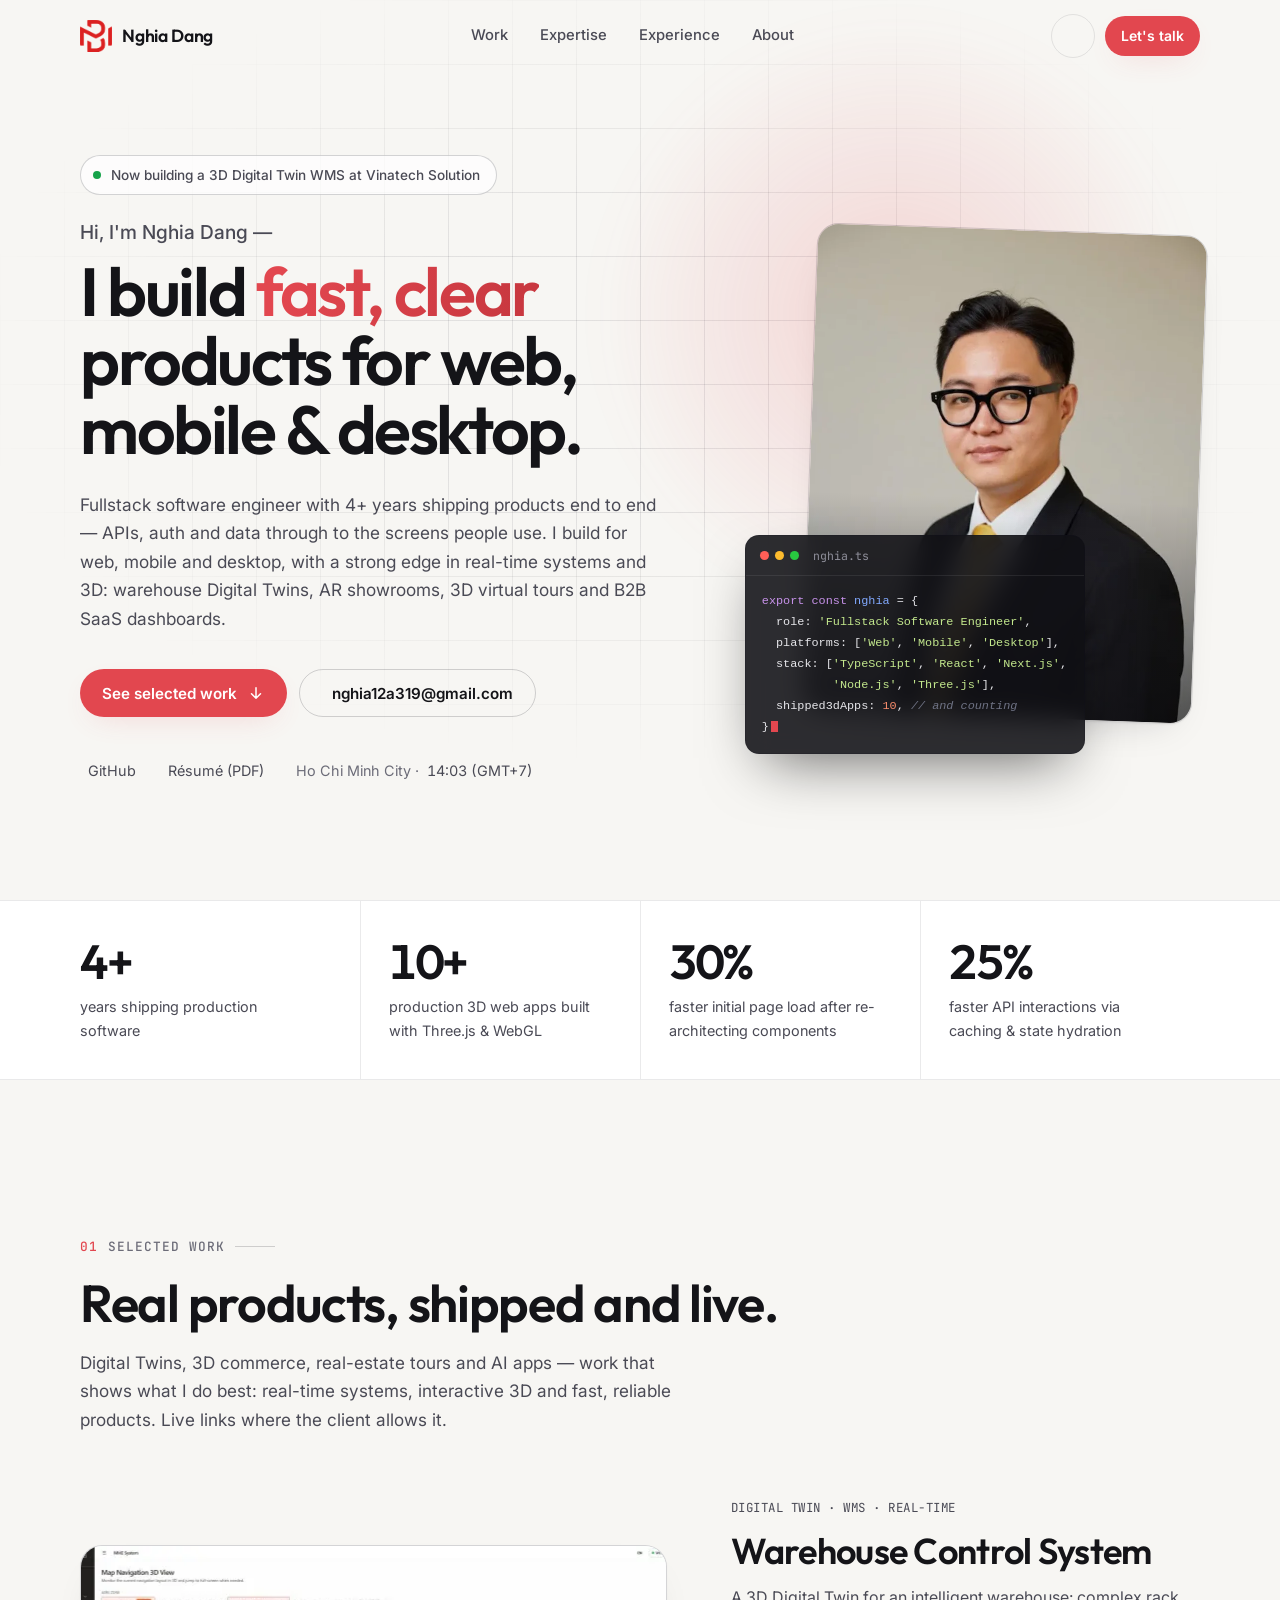
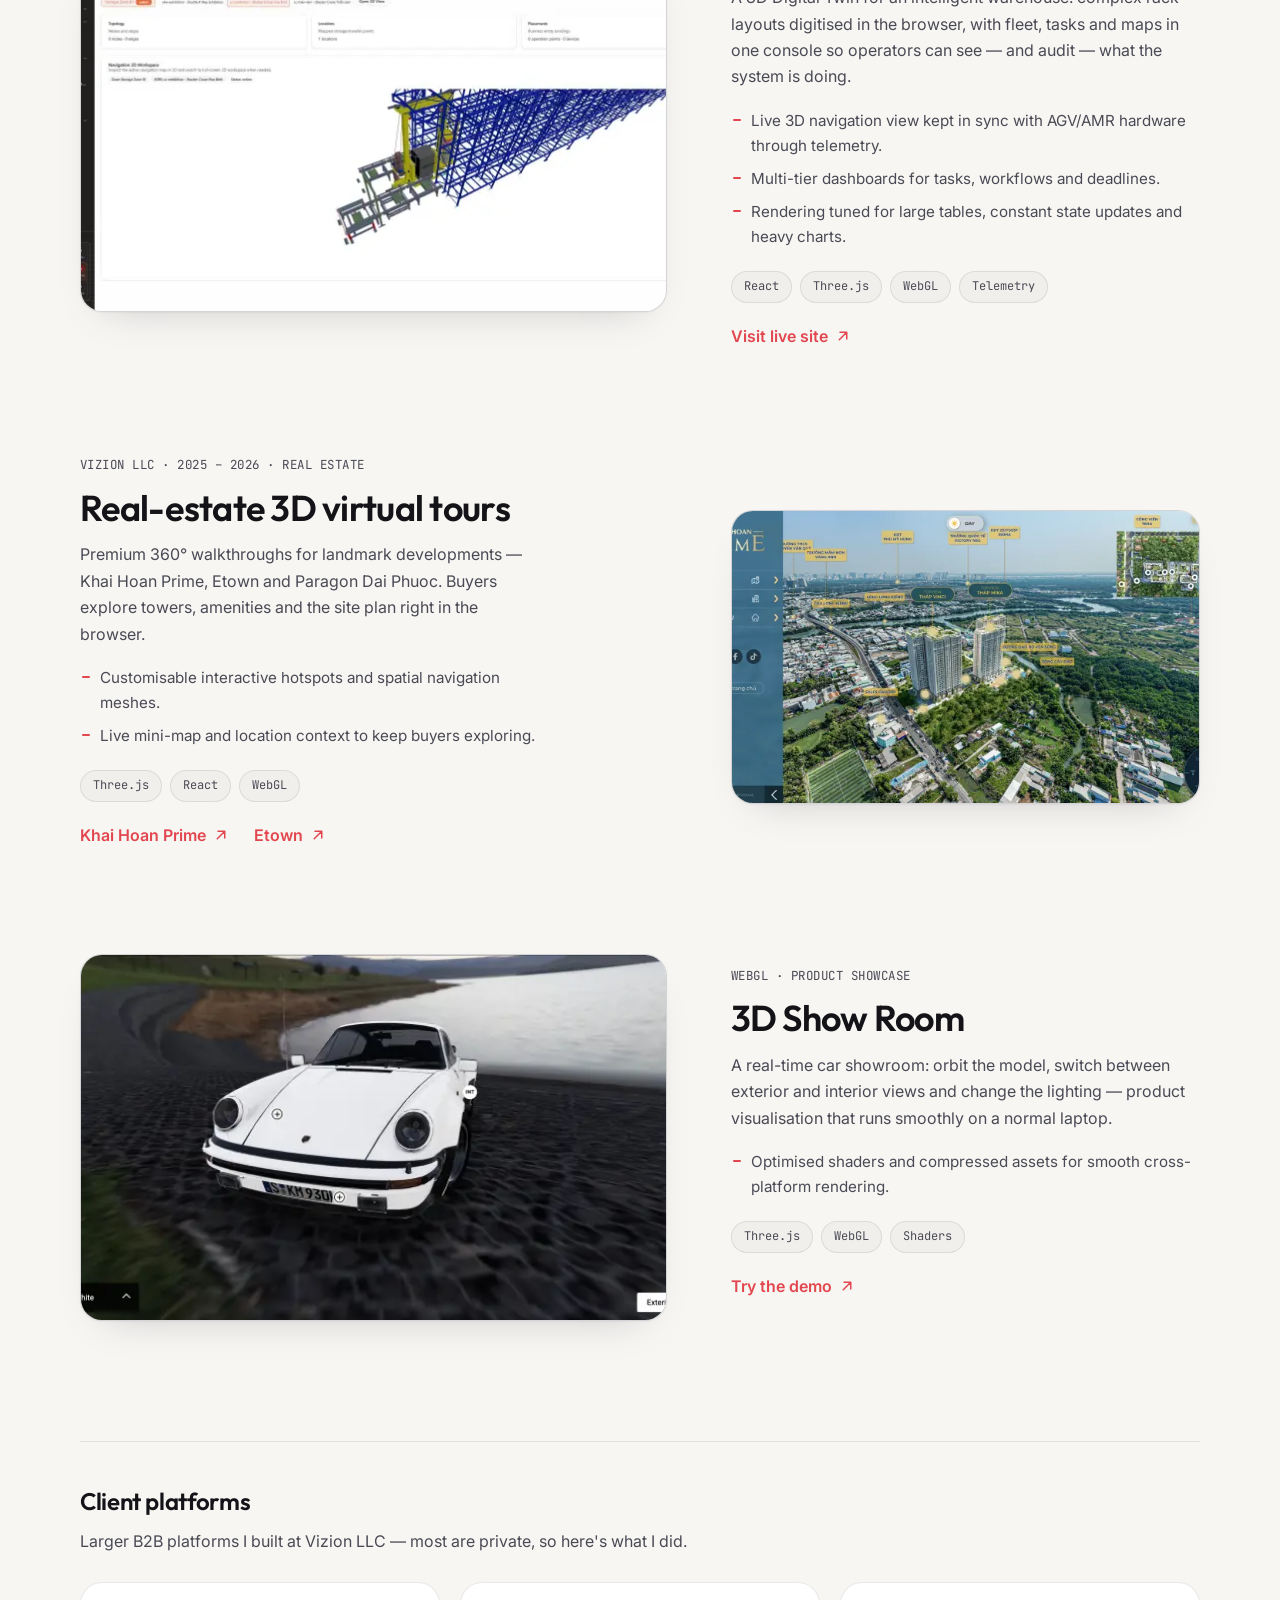
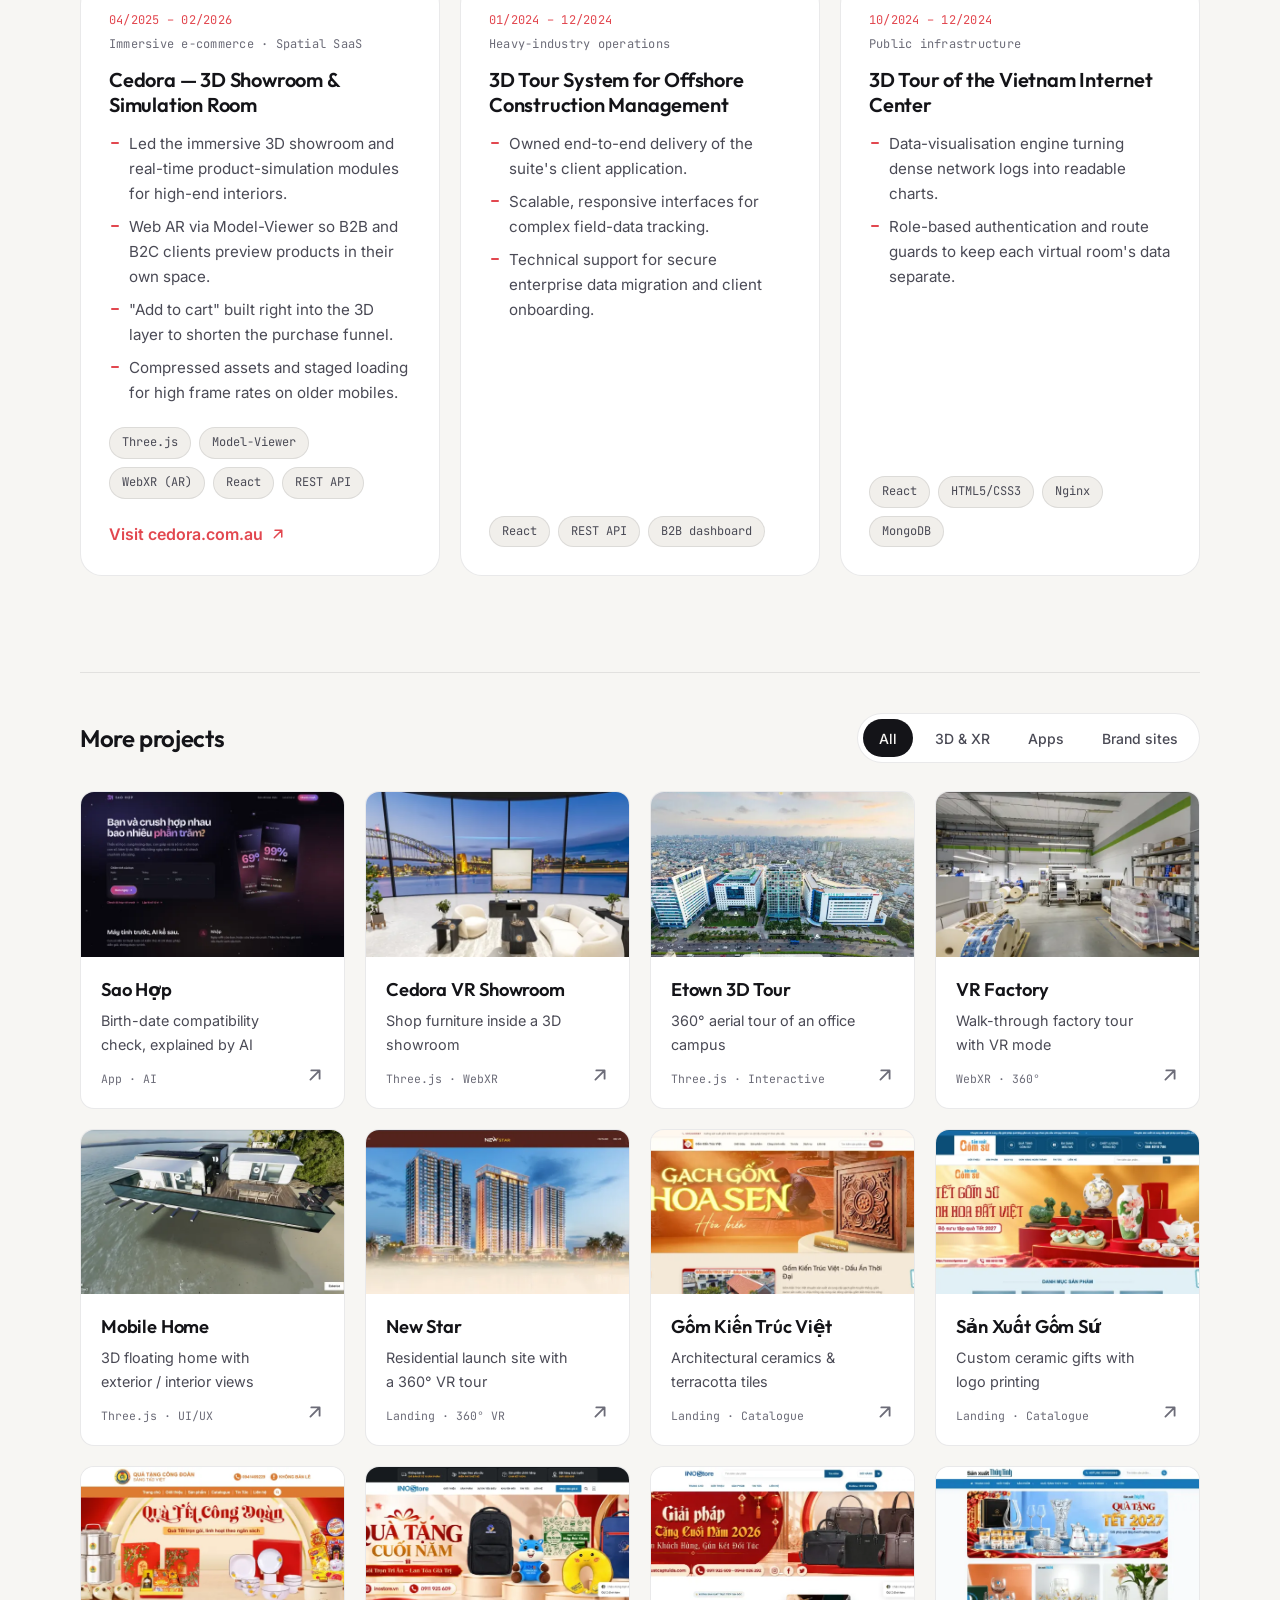
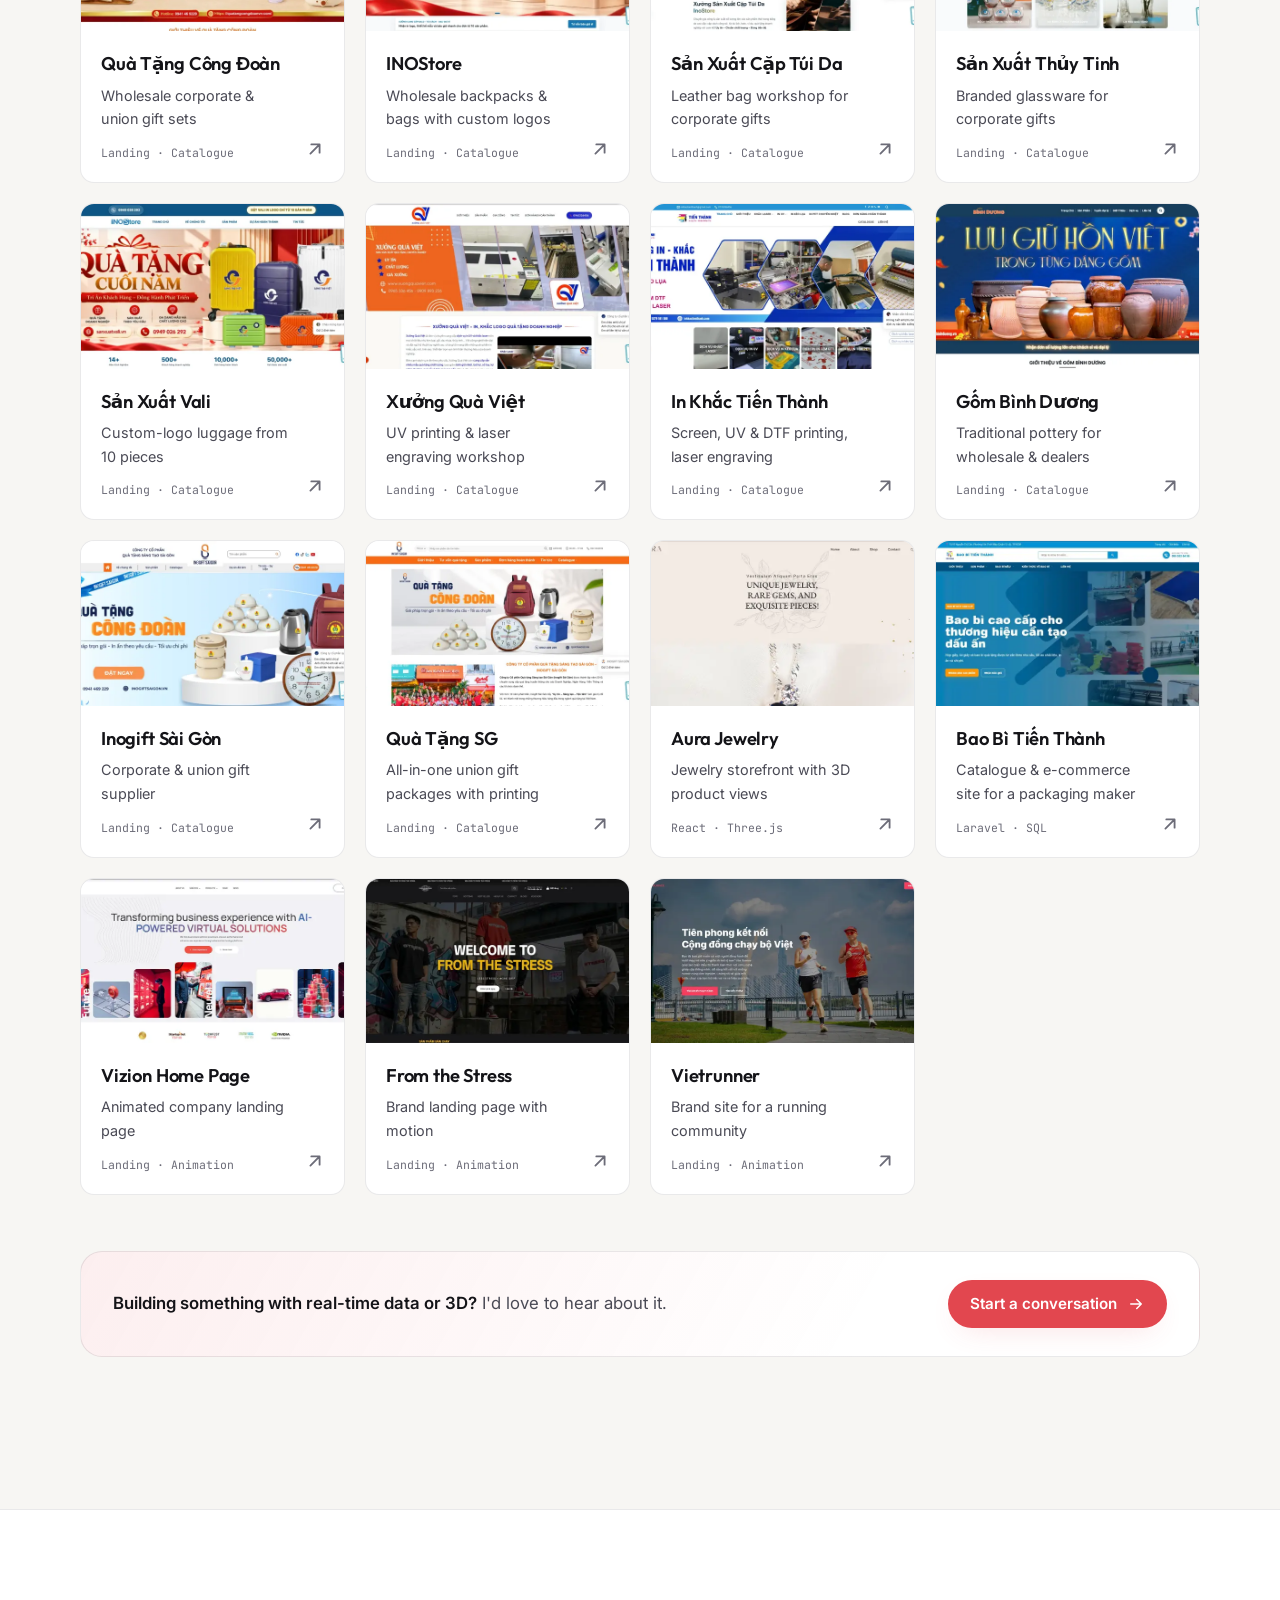
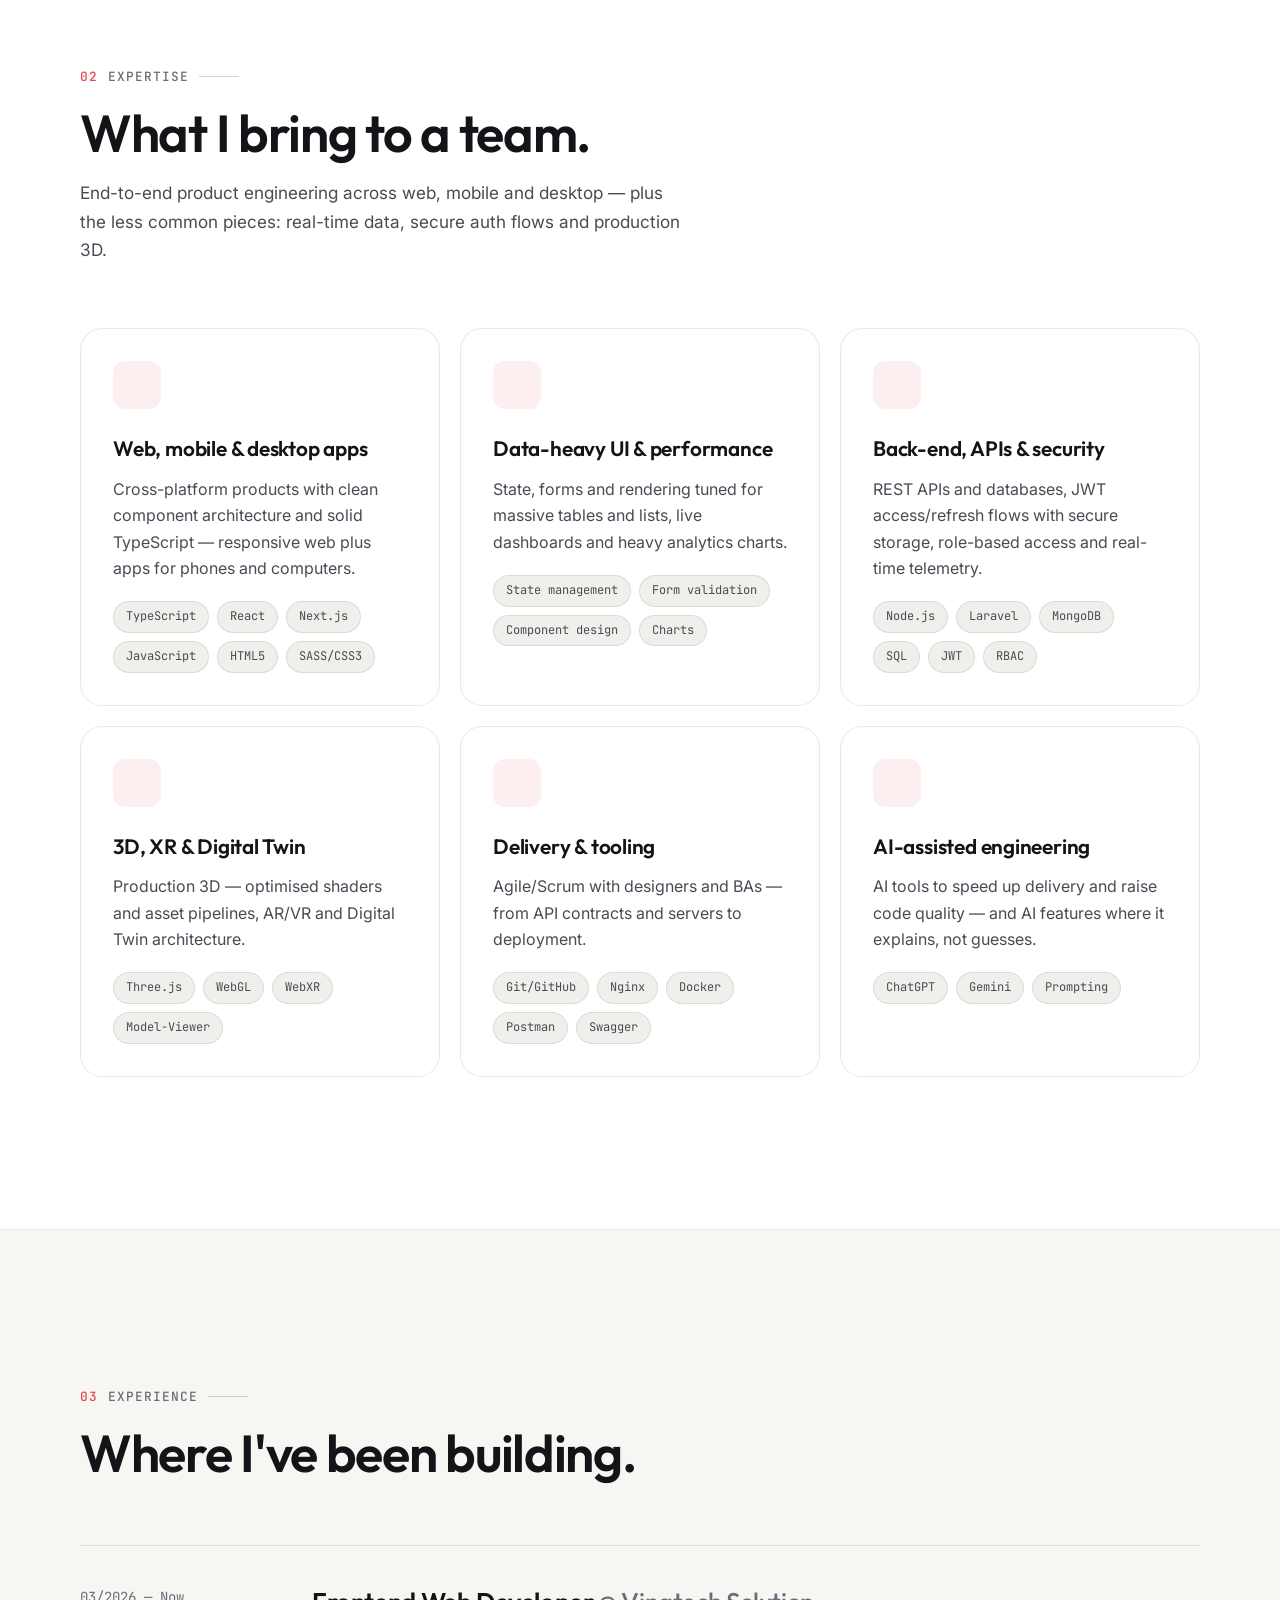
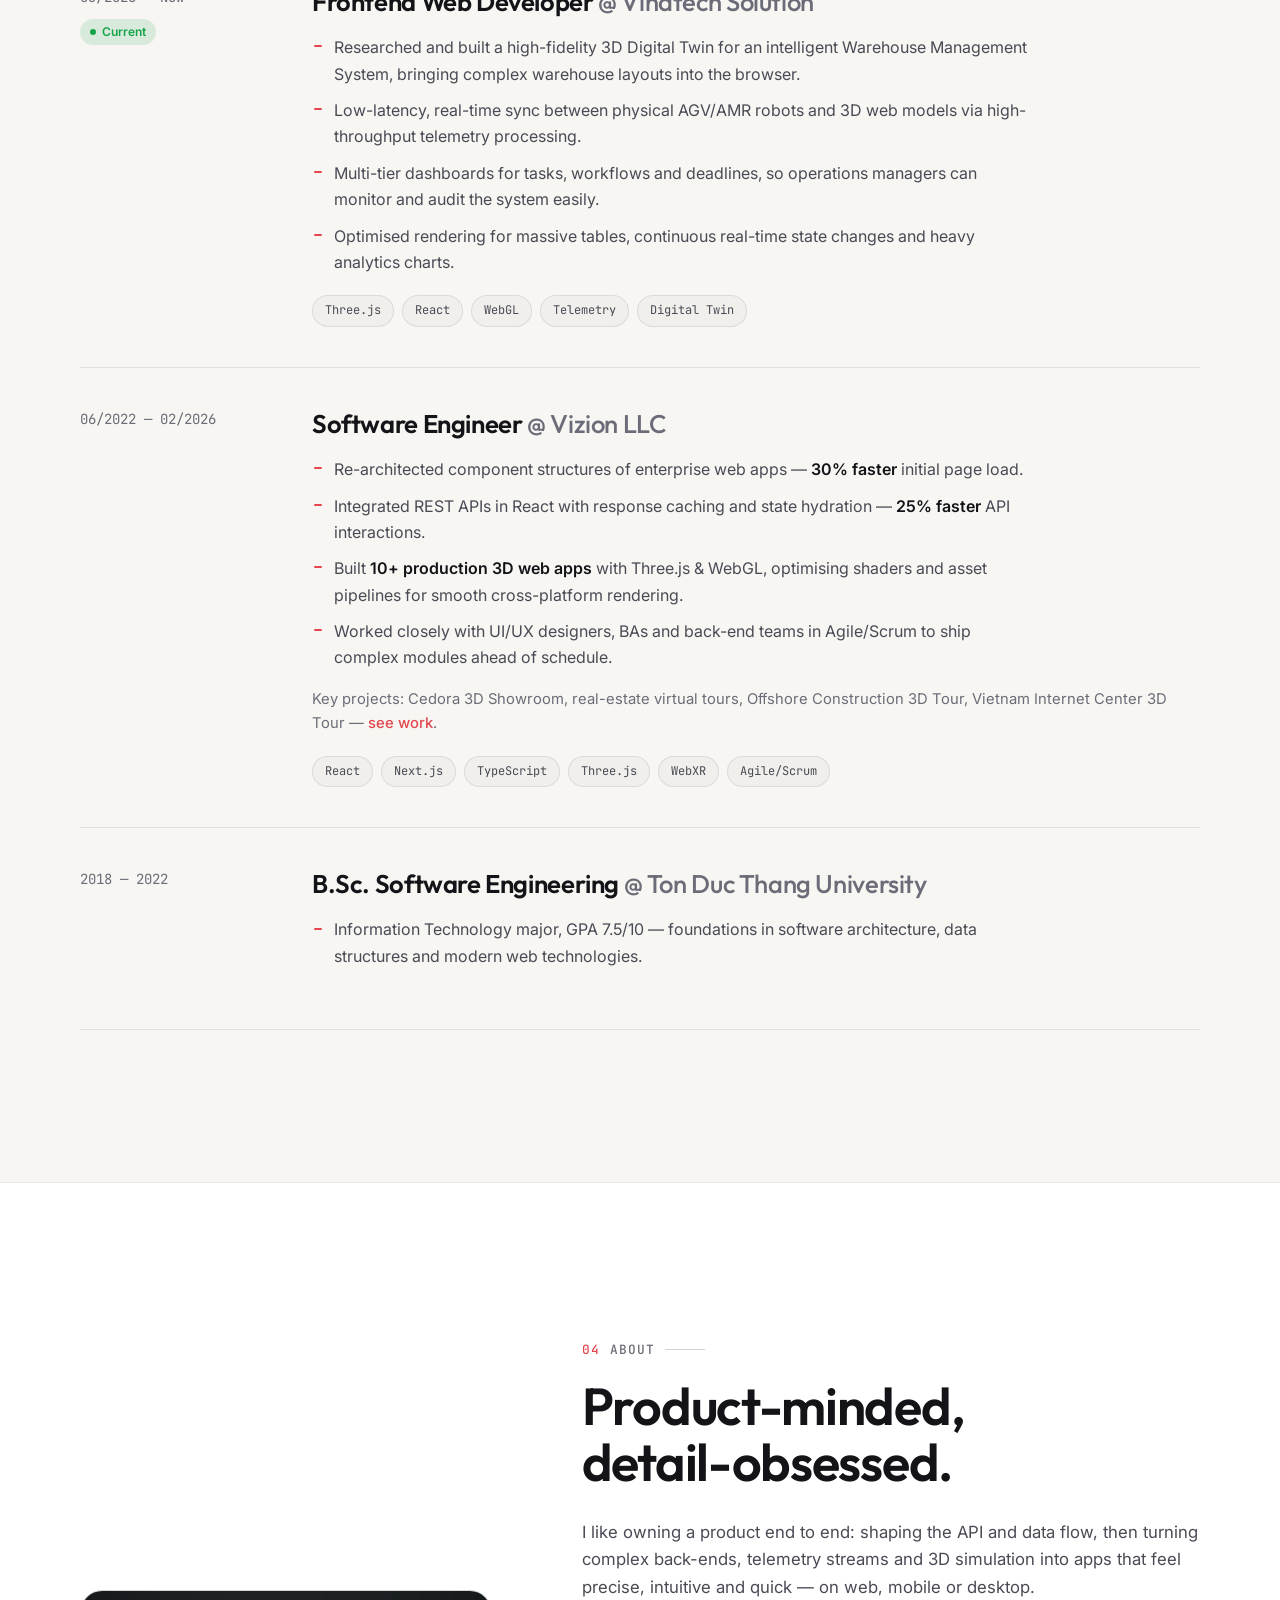
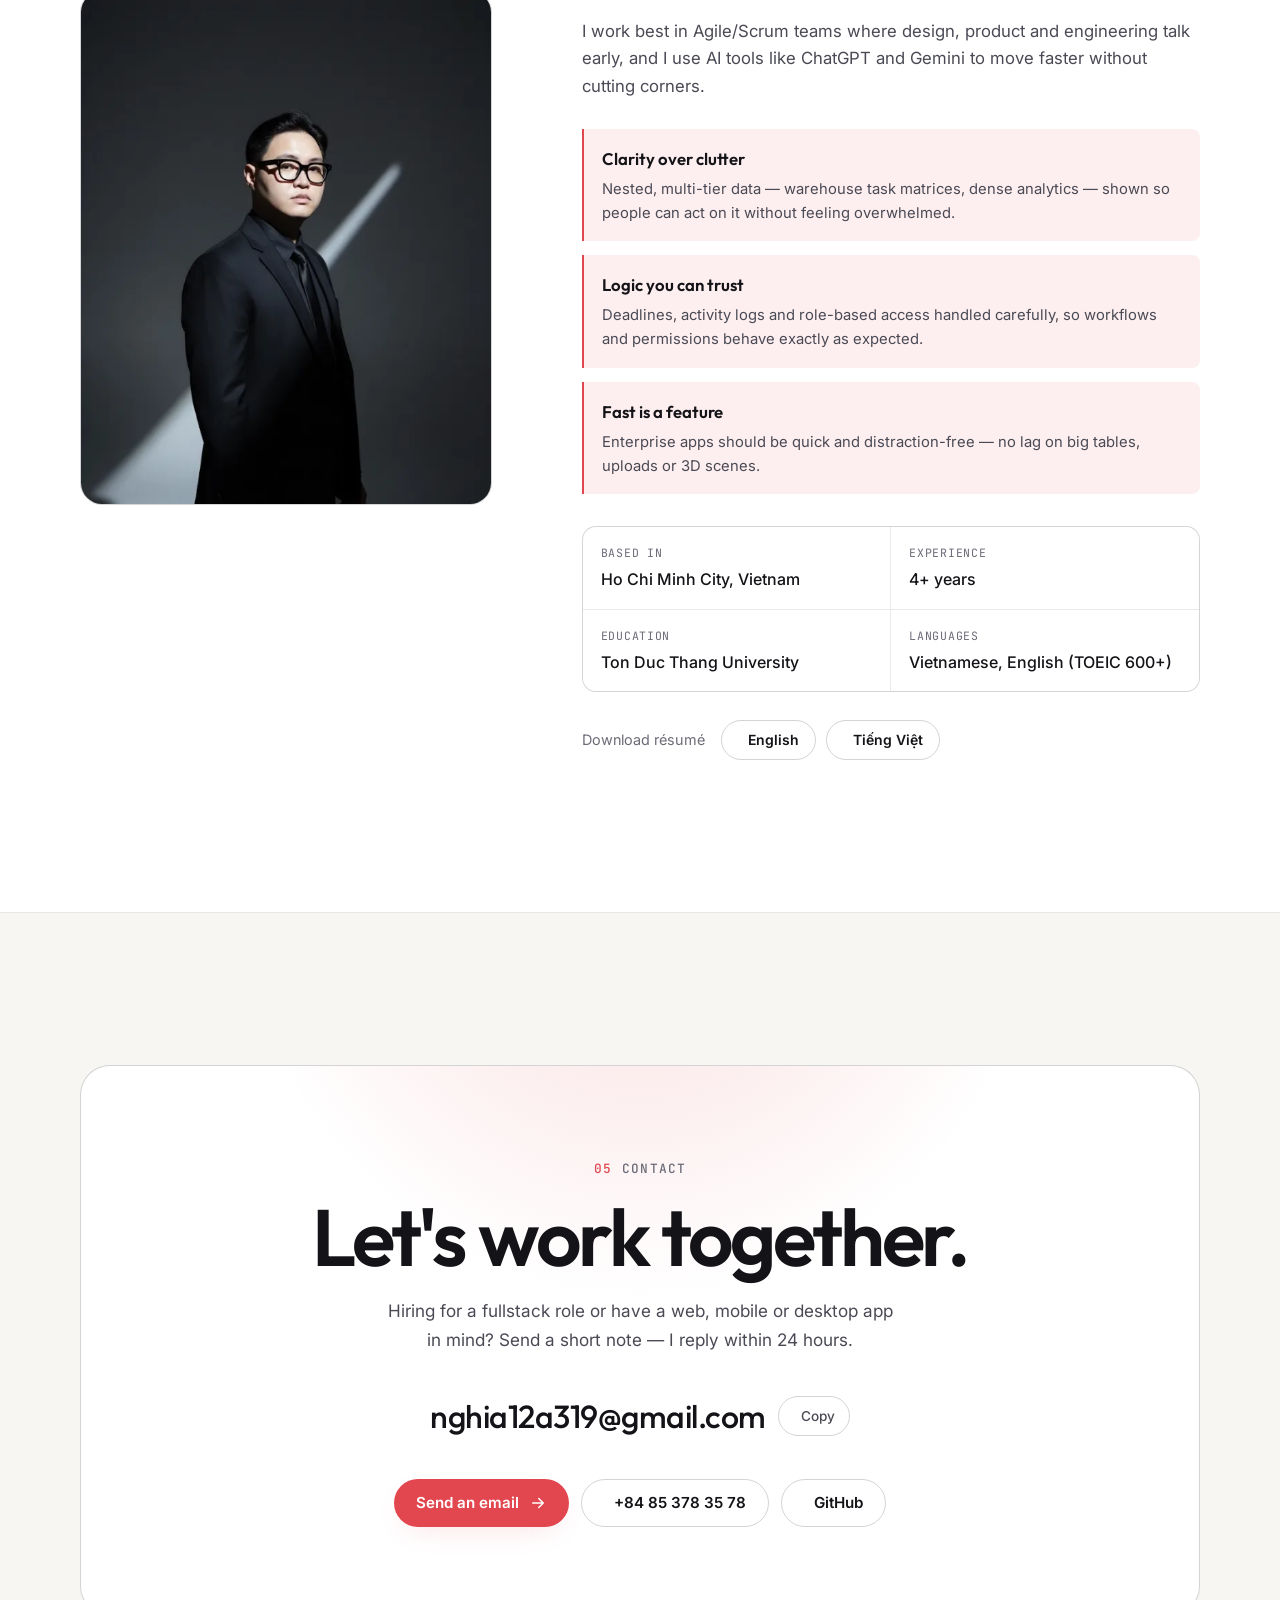
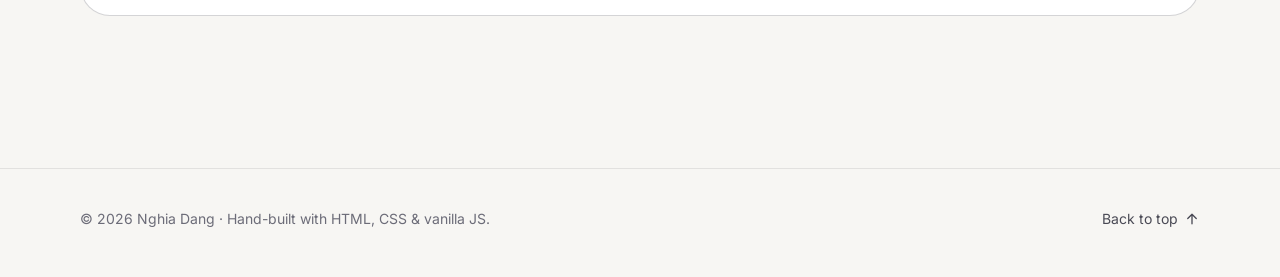
==== commit 626848f4: "Add 12 brand sites and a VPS deploy runbook - Add Gốm Kiến Trúc Việt, Sản Xuất Gốm Sứ, Quà Tặng Công" ====
--- a/index.html
+++ b/index.html
@@ -31,9 +31,9 @@
     href="https://fonts.googleapis.com/css2?family=Outfit:wght@500;600;700&family=Inter:wght@400;500;600&family=JetBrains+Mono:wght@400;500&display=swap"
     rel="stylesheet">
   <link rel="stylesheet" href="./font/fontawesome-free-5.15.4-web/css/all.min.css">
-  <link rel="stylesheet" href="./style/base.css?v=8">
-  <link rel="stylesheet" href="./style/main.css?v=8">
-  <link rel="stylesheet" href="./style/responsive.css?v=8">
+  <link rel="stylesheet" href="./style/base.css?v=11">
+  <link rel="stylesheet" href="./style/main.css?v=11">
+  <link rel="stylesheet" href="./style/responsive.css?v=11">
   <link rel="icon" type="image/png" href="./images/work/logo-mark.png">
 </head>
 
@@ -425,6 +425,162 @@
                 <h4>New Star</h4>
                 <p>Residential launch site with a 360° VR tour</p>
                 <span class="project-tags">Landing · 360° VR</span>
+              </div>
+              <svg class="project-arrow" aria-hidden="true"><use href="#i-arrow-ur" /></svg>
+            </a>
+          </li>
+          <li class="project" data-cat="brand">
+            <a href="https://gomkientrucviet.vn/" target="_blank" rel="noopener">
+              <div class="project-thumb">
+                <img src="./images/work/s15-sm.webp" alt="" width="720" height="361" loading="lazy" decoding="async">
+              </div>
+              <div class="project-info">
+                <h4>Gốm Kiến Trúc Việt</h4>
+                <p>Architectural ceramics &amp; terracotta tiles</p>
+                <span class="project-tags">Landing · Catalogue</span>
+              </div>
+              <svg class="project-arrow" aria-hidden="true"><use href="#i-arrow-ur" /></svg>
+            </a>
+          </li>
+          <li class="project" data-cat="brand">
+            <a href="https://sanxuatgomsu.vn/" target="_blank" rel="noopener">
+              <div class="project-thumb">
+                <img src="./images/work/s16-sm.webp" alt="" width="720" height="362" loading="lazy" decoding="async">
+              </div>
+              <div class="project-info">
+                <h4>Sản Xuất Gốm Sứ</h4>
+                <p>Custom ceramic gifts with logo printing</p>
+                <span class="project-tags">Landing · Catalogue</span>
+              </div>
+              <svg class="project-arrow" aria-hidden="true"><use href="#i-arrow-ur" /></svg>
+            </a>
+          </li>
+          <li class="project" data-cat="brand">
+            <a href="https://quatangcongdoanvn.com/" target="_blank" rel="noopener">
+              <div class="project-thumb">
+                <img src="./images/work/s17-sm.webp" alt="" width="720" height="362" loading="lazy" decoding="async">
+              </div>
+              <div class="project-info">
+                <h4>Quà Tặng Công Đoàn</h4>
+                <p>Wholesale corporate &amp; union gift sets</p>
+                <span class="project-tags">Landing · Catalogue</span>
+              </div>
+              <svg class="project-arrow" aria-hidden="true"><use href="#i-arrow-ur" /></svg>
+            </a>
+          </li>
+          <li class="project" data-cat="brand">
+            <a href="https://inostore.vn/" target="_blank" rel="noopener">
+              <div class="project-thumb">
+                <img src="./images/work/s18-sm.webp" alt="" width="720" height="361" loading="lazy" decoding="async">
+              </div>
+              <div class="project-info">
+                <h4>INOStore</h4>
+                <p>Wholesale backpacks &amp; bags with custom logos</p>
+                <span class="project-tags">Landing · Catalogue</span>
+              </div>
+              <svg class="project-arrow" aria-hidden="true"><use href="#i-arrow-ur" /></svg>
+            </a>
+          </li>
+          <li class="project" data-cat="brand">
+            <a href="https://sanxuatcaptuida.com/" target="_blank" rel="noopener">
+              <div class="project-thumb">
+                <img src="./images/work/s19-sm.webp" alt="" width="720" height="361" loading="lazy" decoding="async">
+              </div>
+              <div class="project-info">
+                <h4>Sản Xuất Cặp Túi Da</h4>
+                <p>Leather bag workshop for corporate gifts</p>
+                <span class="project-tags">Landing · Catalogue</span>
+              </div>
+              <svg class="project-arrow" aria-hidden="true"><use href="#i-arrow-ur" /></svg>
+            </a>
+          </li>
+          <li class="project" data-cat="brand">
+            <a href="https://sanxuatlythuytinh.com/" target="_blank" rel="noopener">
+              <div class="project-thumb">
+                <img src="./images/work/s20-sm.webp" alt="" width="720" height="360" loading="lazy" decoding="async">
+              </div>
+              <div class="project-info">
+                <h4>Sản Xuất Thủy Tinh</h4>
+                <p>Branded glassware for corporate gifts</p>
+                <span class="project-tags">Landing · Catalogue</span>
+              </div>
+              <svg class="project-arrow" aria-hidden="true"><use href="#i-arrow-ur" /></svg>
+            </a>
+          </li>
+          <li class="project" data-cat="brand">
+            <a href="https://sanxuatvali.vn/" target="_blank" rel="noopener">
+              <div class="project-thumb">
+                <img src="./images/work/s21-sm.webp" alt="" width="720" height="362" loading="lazy" decoding="async">
+              </div>
+              <div class="project-info">
+                <h4>Sản Xuất Vali</h4>
+                <p>Custom-logo luggage from 10 pieces</p>
+                <span class="project-tags">Landing · Catalogue</span>
+              </div>
+              <svg class="project-arrow" aria-hidden="true"><use href="#i-arrow-ur" /></svg>
+            </a>
+          </li>
+          <li class="project" data-cat="brand">
+            <a href="https://xuongquaviet.com/" target="_blank" rel="noopener">
+              <div class="project-thumb">
+                <img src="./images/work/s22-sm.webp" alt="" width="720" height="362" loading="lazy" decoding="async">
+              </div>
+              <div class="project-info">
+                <h4>Xưởng Quà Việt</h4>
+                <p>UV printing &amp; laser engraving workshop</p>
+                <span class="project-tags">Landing · Catalogue</span>
+              </div>
+              <svg class="project-arrow" aria-hidden="true"><use href="#i-arrow-ur" /></svg>
+            </a>
+          </li>
+          <li class="project" data-cat="brand">
+            <a href="https://inkhactienthanh.com/" target="_blank" rel="noopener">
+              <div class="project-thumb">
+                <img src="./images/work/s23-sm.webp" alt="" width="720" height="361" loading="lazy" decoding="async">
+              </div>
+              <div class="project-info">
+                <h4>In Khắc Tiến Thành</h4>
+                <p>Screen, UV &amp; DTF printing, laser engraving</p>
+                <span class="project-tags">Landing · Catalogue</span>
+              </div>
+              <svg class="project-arrow" aria-hidden="true"><use href="#i-arrow-ur" /></svg>
+            </a>
+          </li>
+          <li class="project" data-cat="brand">
+            <a href="https://gombinhduong.vn/" target="_blank" rel="noopener">
+              <div class="project-thumb">
+                <img src="./images/work/s24-sm.webp" alt="" width="720" height="362" loading="lazy" decoding="async">
+              </div>
+              <div class="project-info">
+                <h4>Gốm Bình Dương</h4>
+                <p>Traditional pottery for wholesale &amp; dealers</p>
+                <span class="project-tags">Landing · Catalogue</span>
+              </div>
+              <svg class="project-arrow" aria-hidden="true"><use href="#i-arrow-ur" /></svg>
+            </a>
+          </li>
+          <li class="project" data-cat="brand">
+            <a href="https://inogiftsaigon.vn/" target="_blank" rel="noopener">
+              <div class="project-thumb">
+                <img src="./images/work/s25-sm.webp" alt="" width="720" height="362" loading="lazy" decoding="async">
+              </div>
+              <div class="project-info">
+                <h4>Inogift Sài Gòn</h4>
+                <p>Corporate &amp; union gift supplier</p>
+                <span class="project-tags">Landing · Catalogue</span>
+              </div>
+              <svg class="project-arrow" aria-hidden="true"><use href="#i-arrow-ur" /></svg>
+            </a>
+          </li>
+          <li class="project" data-cat="brand">
+            <a href="https://quatangsg.vn/" target="_blank" rel="noopener">
+              <div class="project-thumb">
+                <img src="./images/work/s26-sm.webp" alt="" width="720" height="362" loading="lazy" decoding="async">
+              </div>
+              <div class="project-info">
+                <h4>Quà Tặng SG</h4>
+                <p>All-in-one union gift packages with printing</p>
+                <span class="project-tags">Landing · Catalogue</span>
               </div>
               <svg class="project-arrow" aria-hidden="true"><use href="#i-arrow-ur" /></svg>
             </a>
@@ -754,7 +910,7 @@
     </div>
   </footer>
 
-  <script src="./js/app.js?v=8"></script>
+  <script src="./js/app.js?v=11"></script>
 </body>
 
 </html>
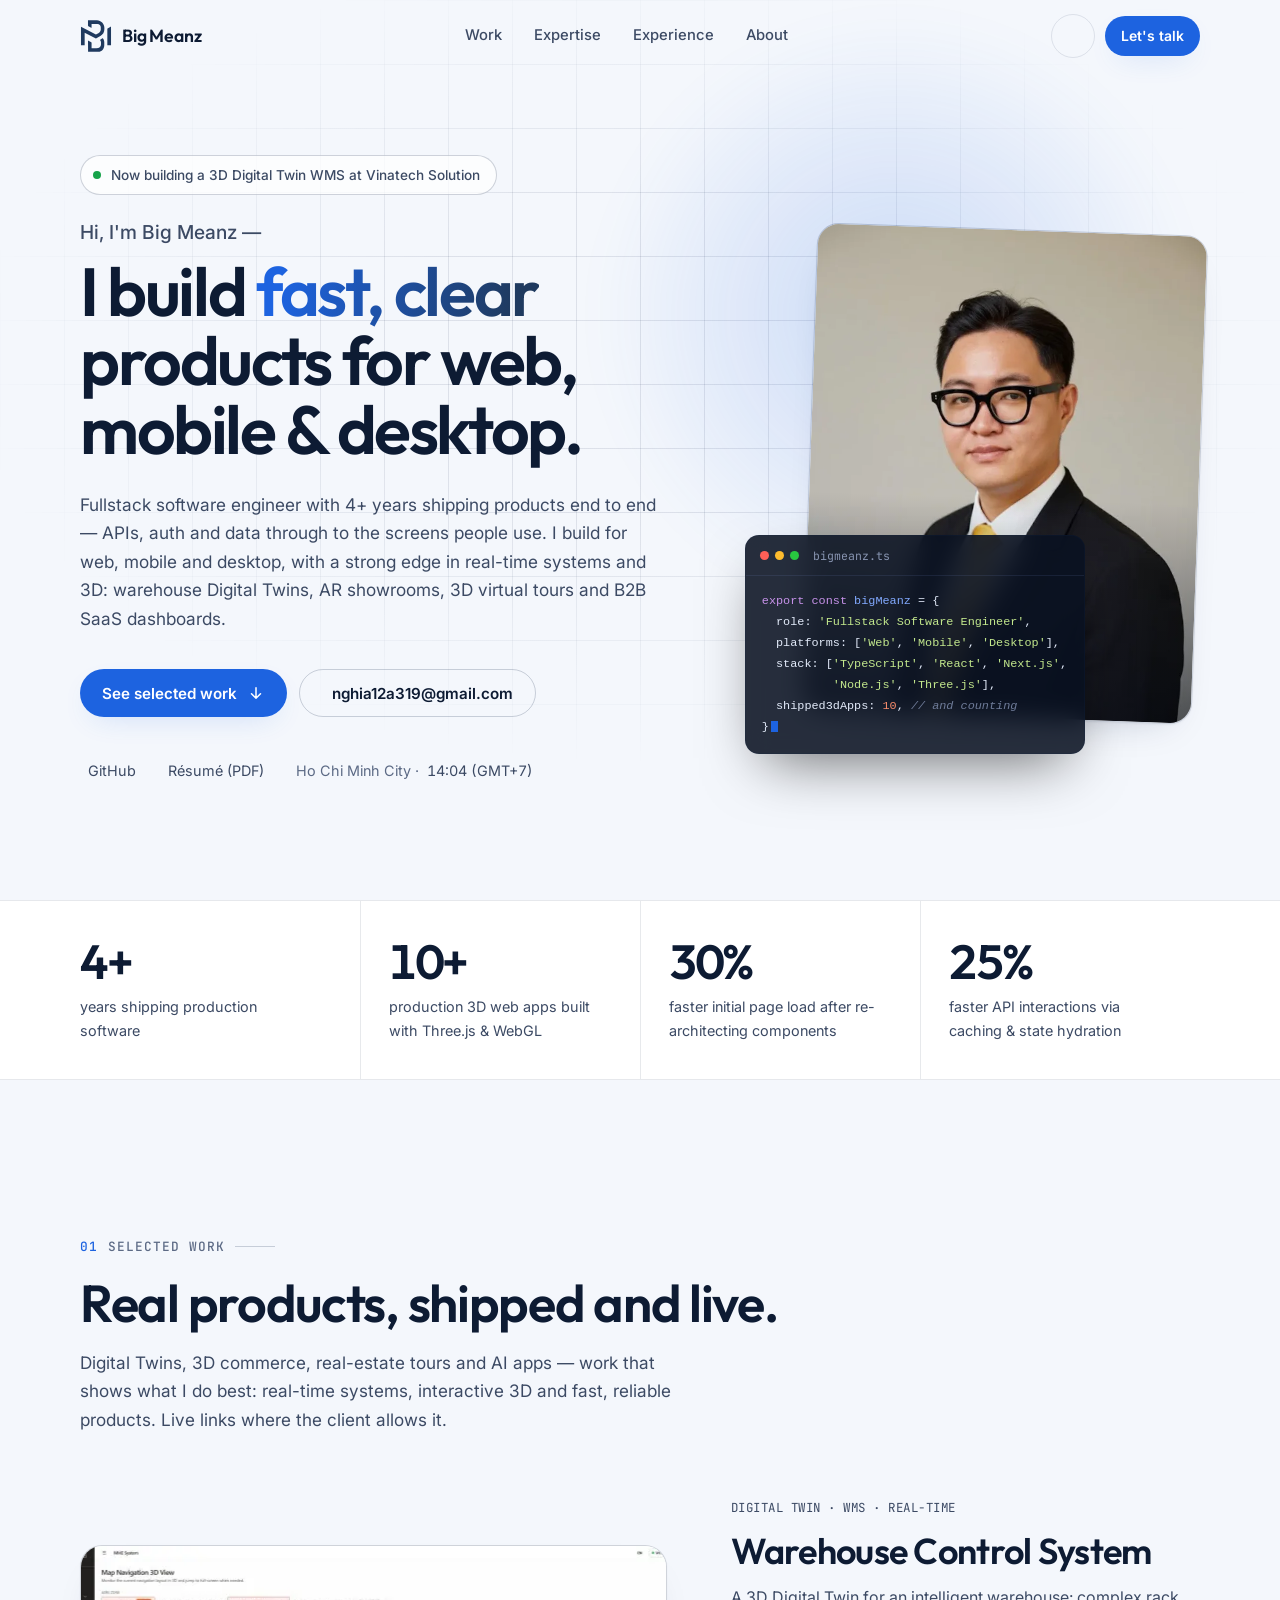
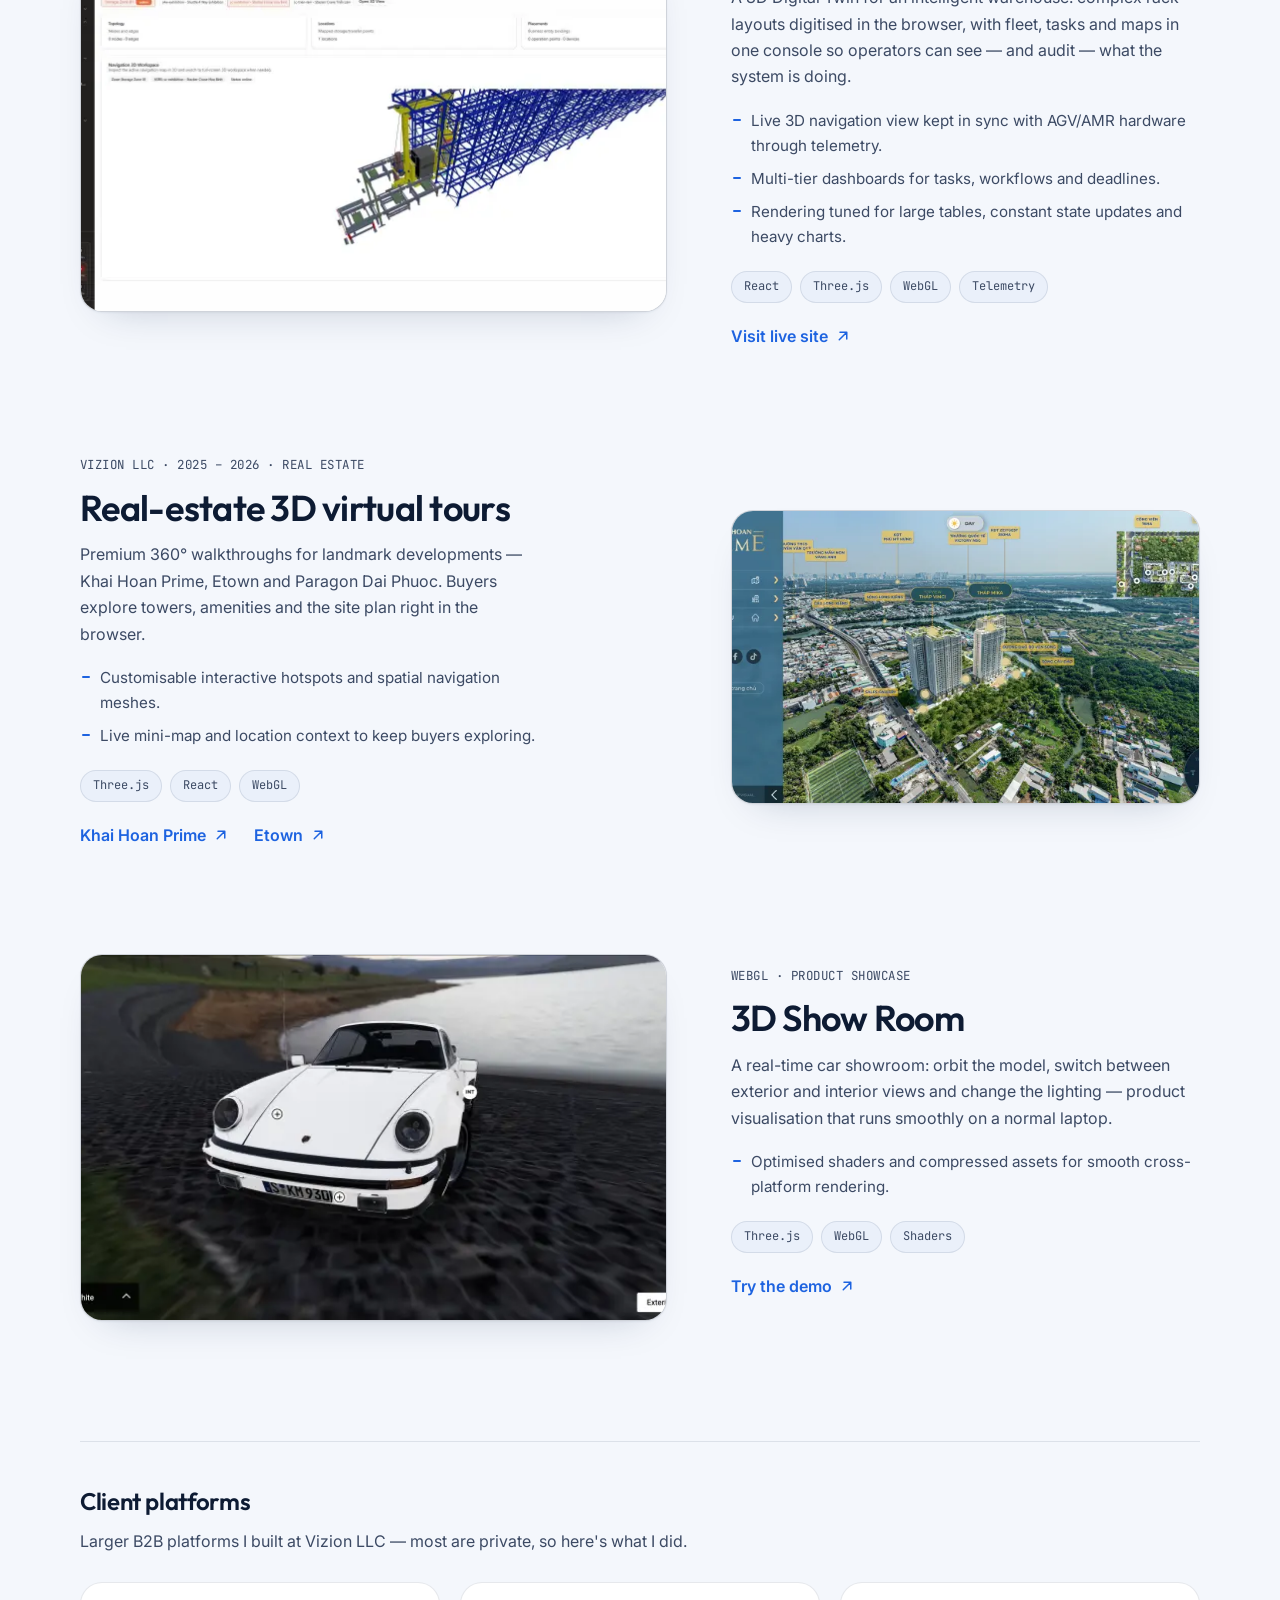
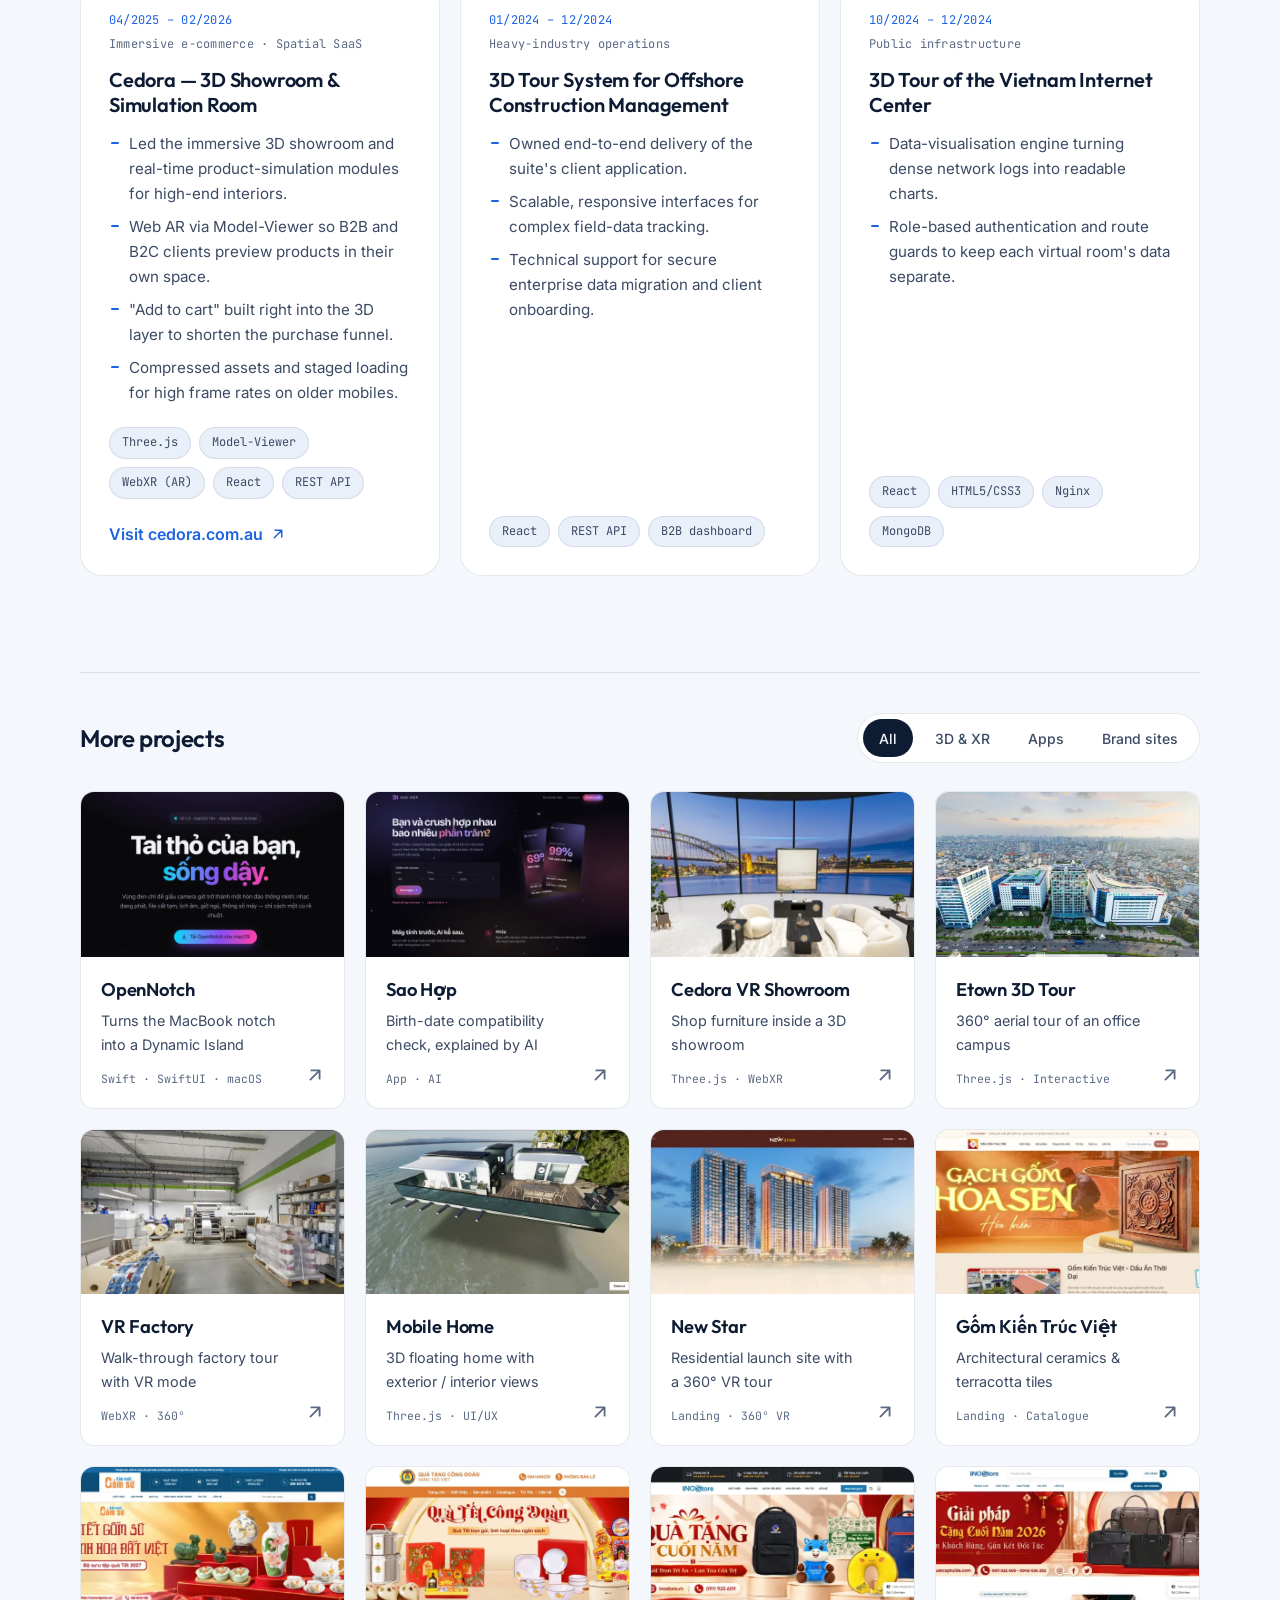
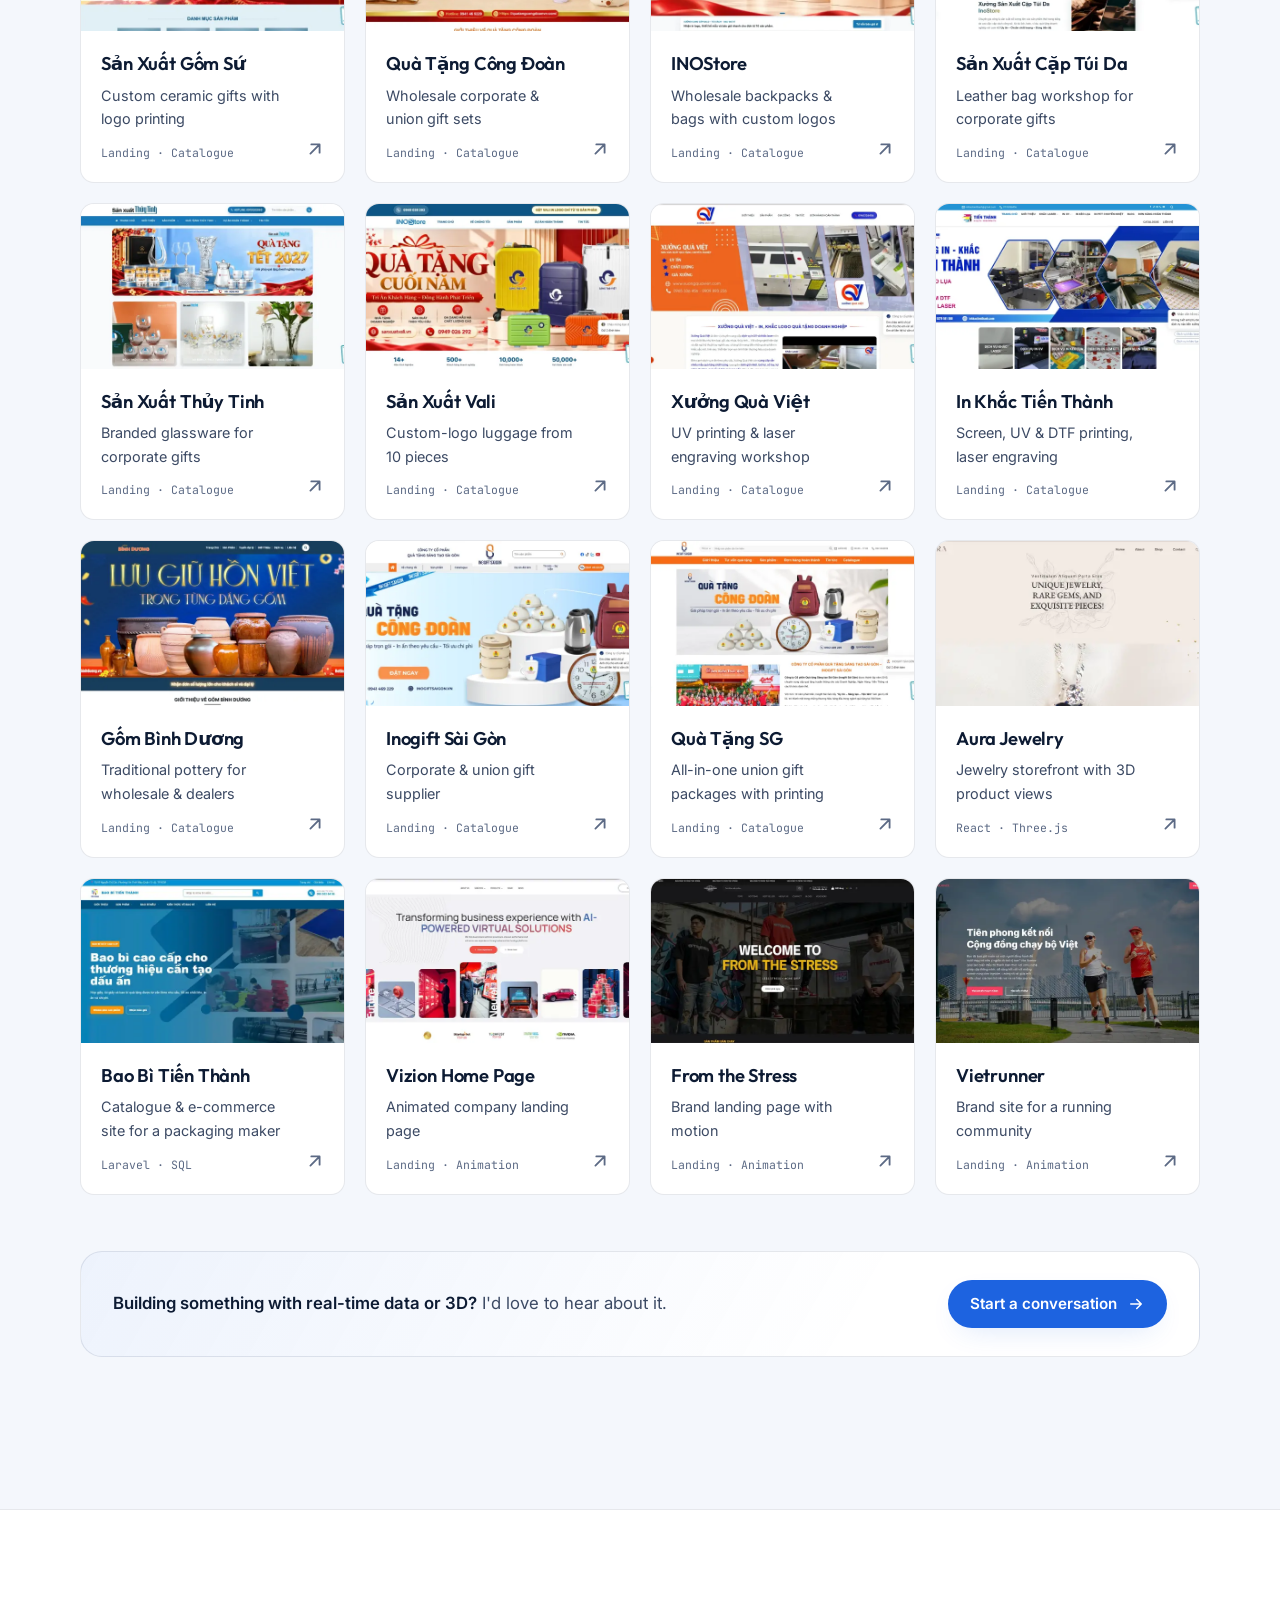
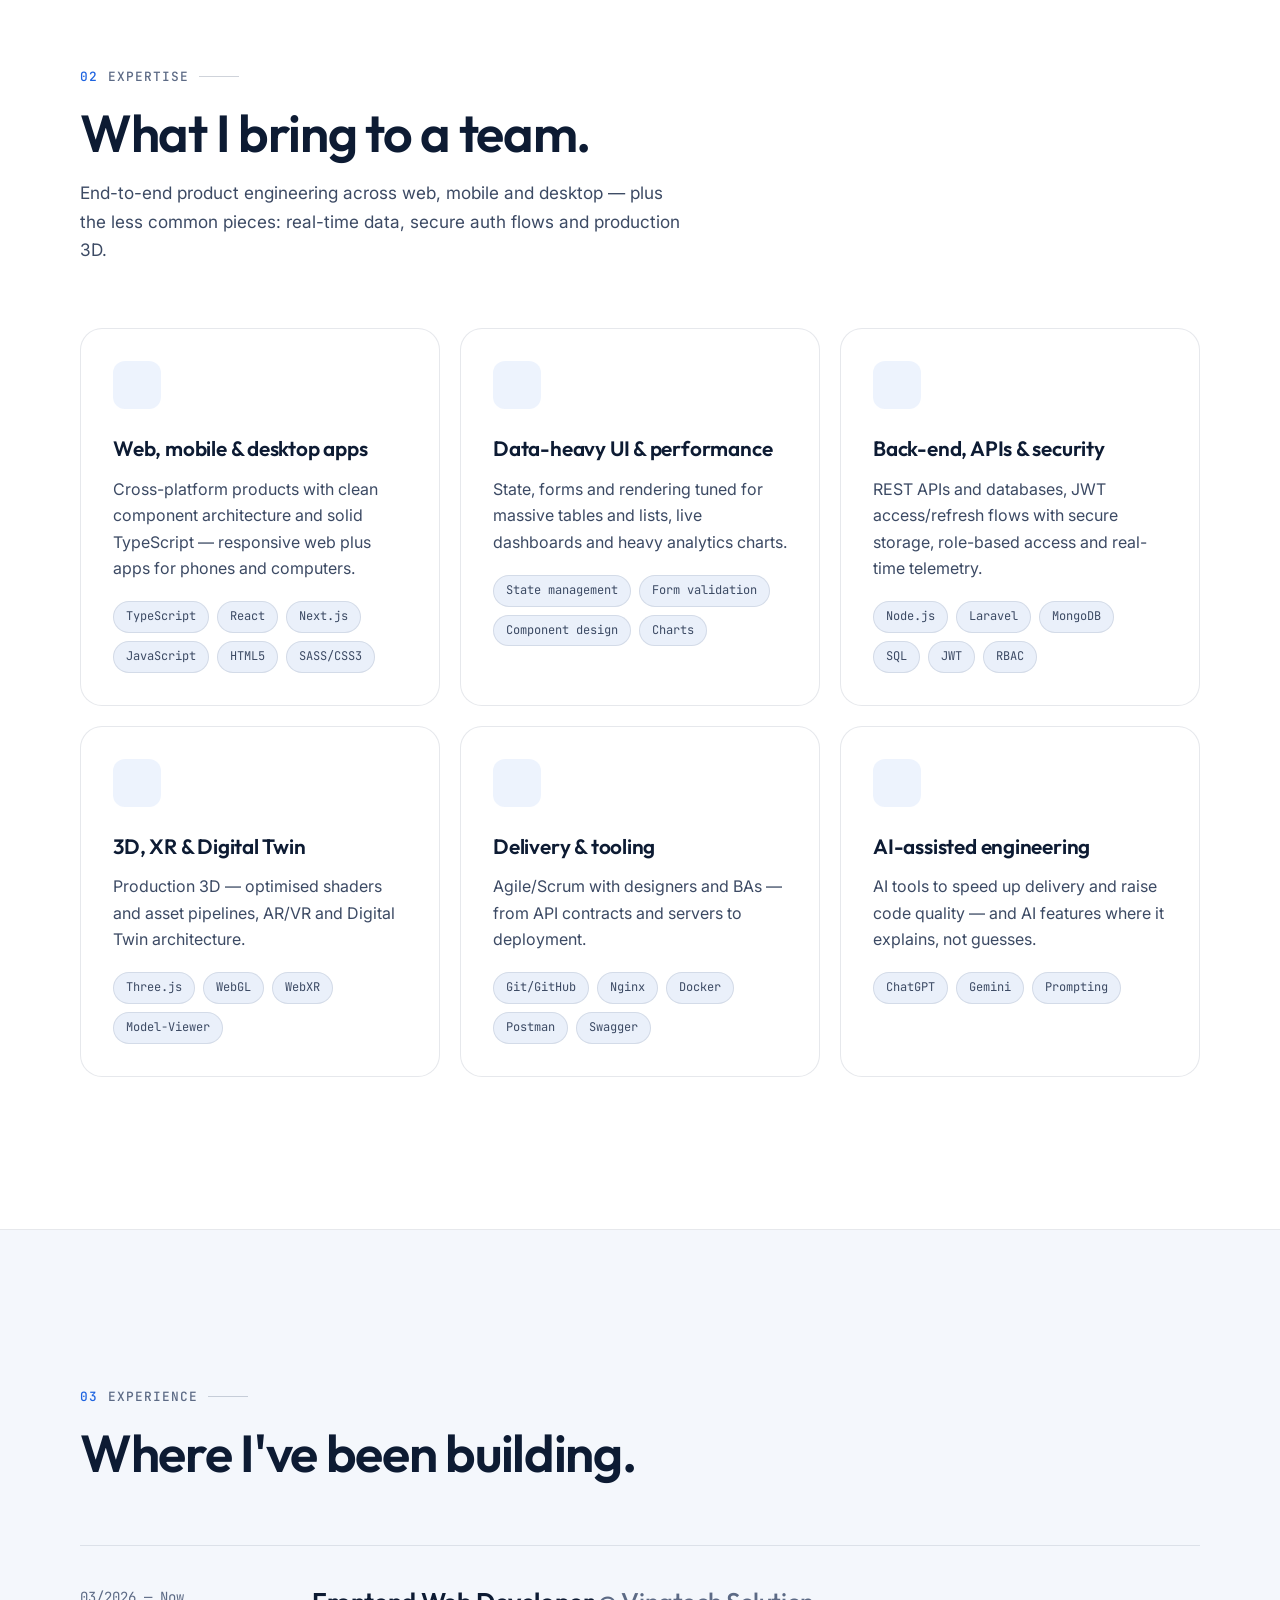
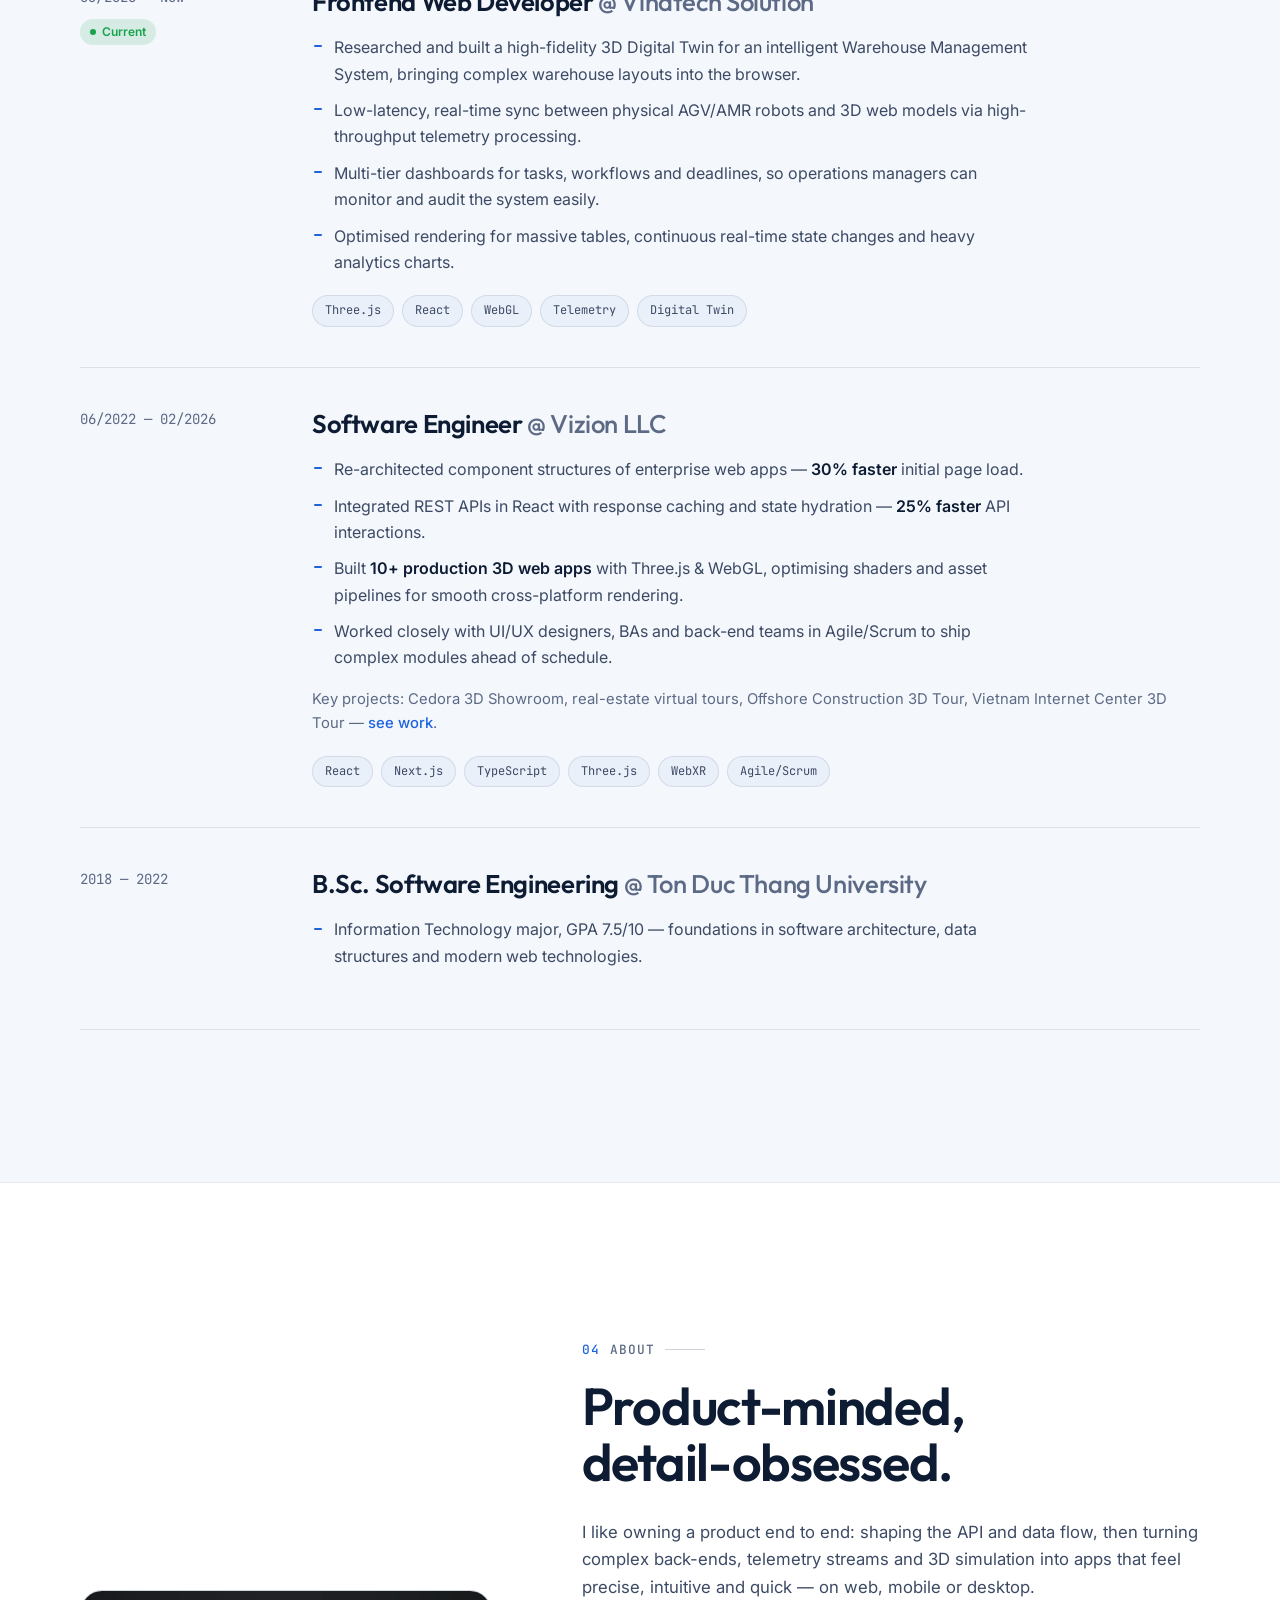
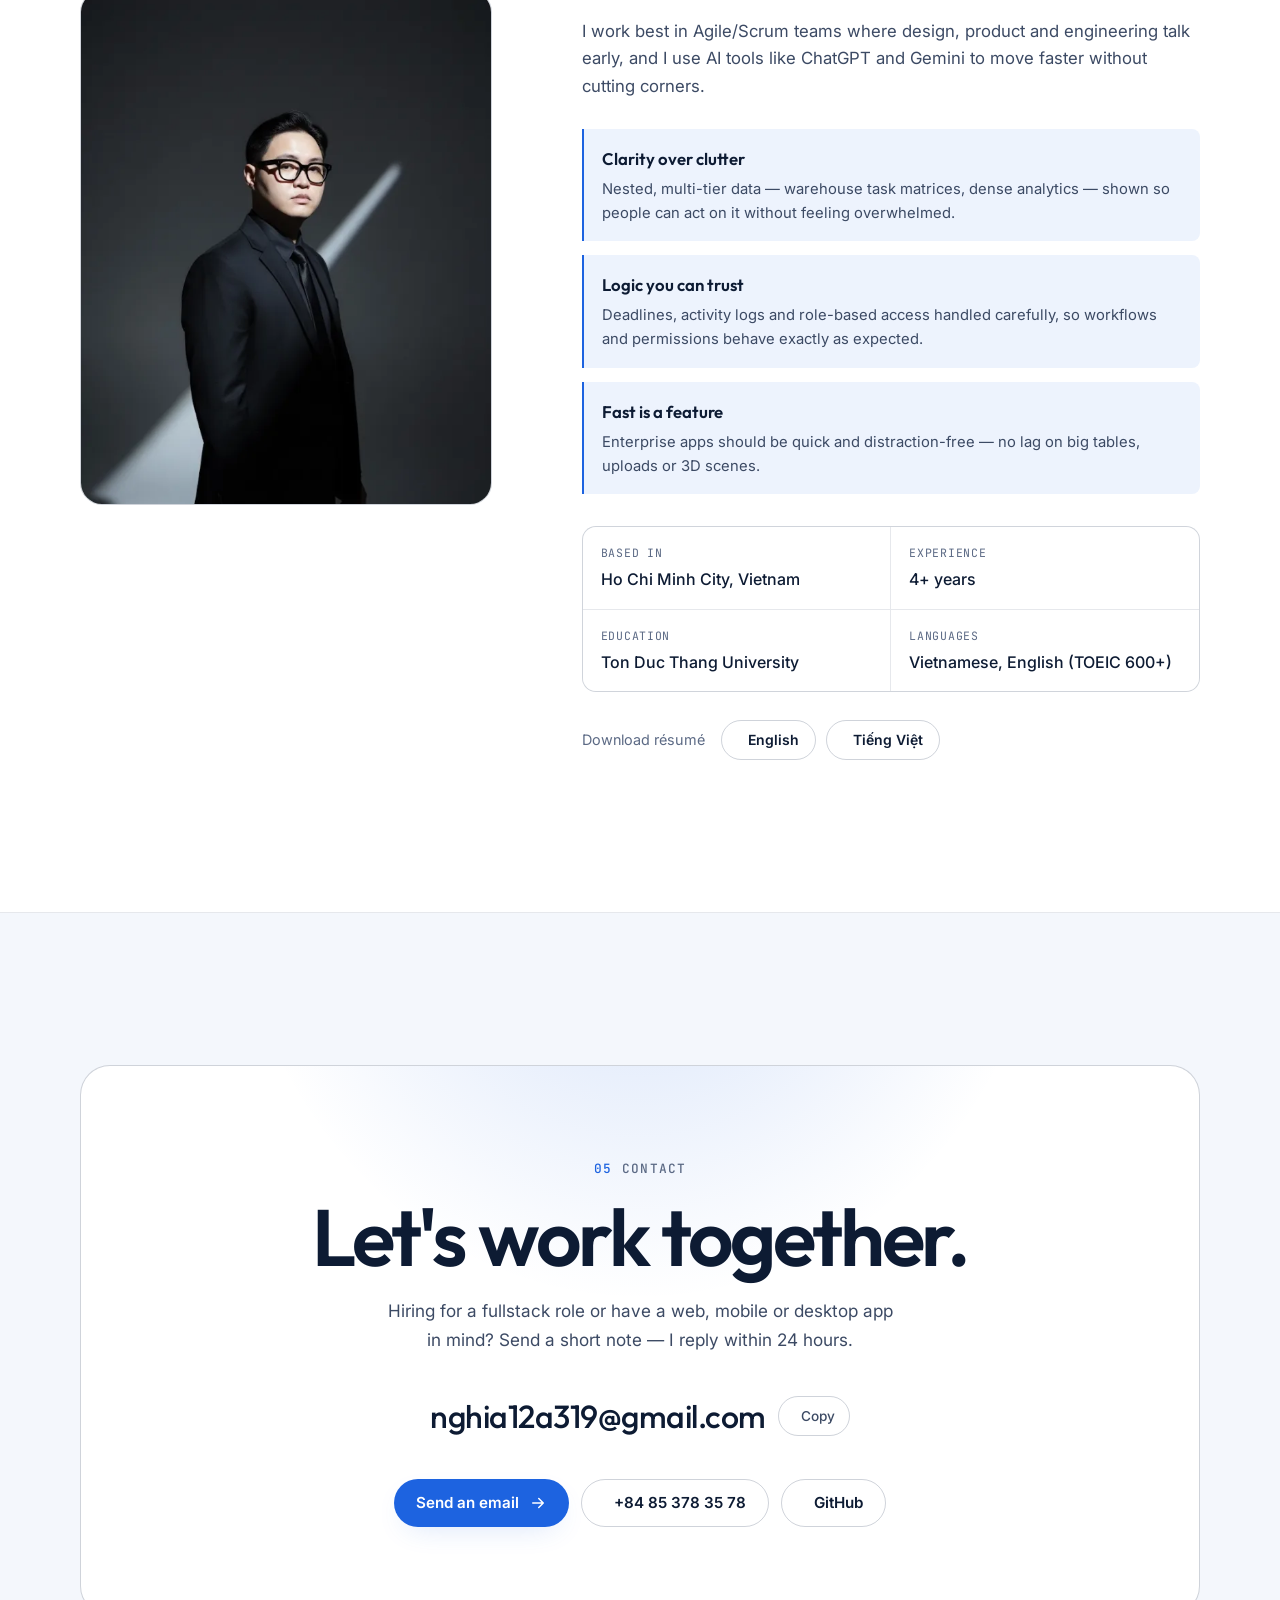
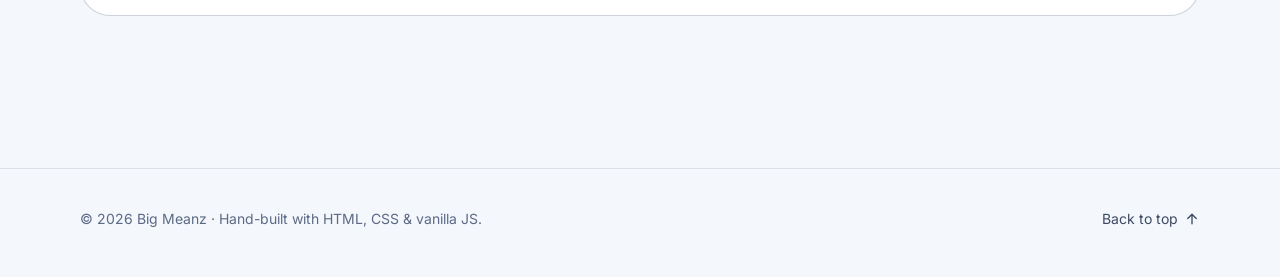
==== commit 34dff312: "Rebrand to Big Meanz with new BM logo and blue tech theme - Vectorize the new BM monogram as a trans" ====
--- a/index.html
+++ b/index.html
@@ -4,15 +4,24 @@
 <head>
   <meta charset="UTF-8">
   <meta name="viewport" content="width=device-width, initial-scale=1">
-  <title>Nghia Dang — Fullstack Software Engineer · Web, Mobile &amp; Desktop</title>
+  <title>Big Meanz — Fullstack Software Engineer · Web, Mobile &amp; Desktop</title>
   <meta name="description"
-    content="Nghia Dang is a fullstack software engineer in Ho Chi Minh City with 4+ years shipping products across web, mobile and desktop — real-time systems, B2B SaaS and 3D: warehouse Digital Twins, AR showrooms and 3D virtual tours.">
-  <meta name="theme-color" content="#0d0d10">
+    content="Big Meanz is a fullstack software engineer in Ho Chi Minh City with 4+ years shipping products across web, mobile and desktop — real-time systems, B2B SaaS and 3D: warehouse Digital Twins, AR showrooms and 3D virtual tours.">
+  <meta name="theme-color" content="#060a13">
   <meta property="og:type" content="website">
-  <meta property="og:title" content="Nghia Dang — Fullstack Software Engineer">
+  <meta property="og:title" content="Big Meanz — Fullstack Software Engineer">
   <meta property="og:description"
     content="Fullstack products for web, mobile &amp; desktop — from 3D Digital Twins to real-time B2B SaaS.">
-  <meta property="og:image" content="./images/work/s9.webp">
+  <meta property="og:url" content="https://nghiadang.site/">
+  <meta property="og:image" content="https://nghiadang.site/images/work/og-image.jpg?v=2">
+  <meta property="og:image:type" content="image/jpeg">
+  <meta property="og:image:width" content="1200">
+  <meta property="og:image:height" content="630">
+  <meta property="og:image:alt" content="Big Meanz — I build fast, clear products for web, mobile &amp; desktop.">
+  <meta name="twitter:card" content="summary_large_image">
+  <meta name="twitter:title" content="Big Meanz — Fullstack Software Engineer">
+  <meta name="twitter:image" content="https://nghiadang.site/images/work/og-image.jpg?v=2">
+  <link rel="canonical" href="https://nghiadang.site/">
 
   <script>
     (function () {
@@ -31,10 +40,12 @@
     href="https://fonts.googleapis.com/css2?family=Outfit:wght@500;600;700&family=Inter:wght@400;500;600&family=JetBrains+Mono:wght@400;500&display=swap"
     rel="stylesheet">
   <link rel="stylesheet" href="./font/fontawesome-free-5.15.4-web/css/all.min.css">
-  <link rel="stylesheet" href="./style/base.css?v=11">
-  <link rel="stylesheet" href="./style/main.css?v=11">
-  <link rel="stylesheet" href="./style/responsive.css?v=11">
-  <link rel="icon" type="image/png" href="./images/work/logo-mark.png">
+  <link rel="stylesheet" href="./style/base.css?v=14">
+  <link rel="stylesheet" href="./style/main.css?v=14">
+  <link rel="stylesheet" href="./style/responsive.css?v=14">
+  <link rel="icon" type="image/svg+xml" href="./images/favicon.svg">
+  <link rel="icon" type="image/png" sizes="48x48" href="./images/favicon-48.png">
+  <link rel="apple-touch-icon" href="./images/apple-touch-icon.png">
 </head>
 
 <body>
@@ -50,6 +61,11 @@
       <path d="M5 12h14M13 6l6 6-6 6" fill="none" stroke="currentColor" stroke-width="2" stroke-linecap="round"
         stroke-linejoin="round" />
     </symbol>
+    <symbol id="logo-mark" viewBox="199 199 625 625">
+      <path d="M218 330 L500 478 Q510 483 520 478 L558 457 C588 440 605 413 605 384 L605 345 C605 306 578 277 540 277 L425 277 L425 349 Q424 354 418 351 L362 320 Q355 316 355 308 L355 205 L530 205 C610 207 675 275 675 352 L675 382 C675 440 646 485 604 508 L520 556 Q510 561 500 556 L290 447 L290 690 Q290 693 287 693 L218 693 Z"/>
+      <path d="M355 598 L419 633 Q425 637 425 643 L425 749 L520 749 C575 749 609 718 609 676 L609 640 C609 617 601 600 589 588 L636 556 Q642 552 648 558 C664 578 673 603 673 632 L673 690 C673 762 622 818 560 818 L357 818 Z"/>
+      <path d="M733 373 Q733 368 738 365 L805 328 L805 693 L736 693 Q733 693 733 690 Z"/>
+    </symbol>
     <symbol id="i-arrow-d" viewBox="0 0 24 24">
       <path d="M12 5v14M6 13l6 6 6-6" fill="none" stroke="currentColor" stroke-width="2" stroke-linecap="round"
         stroke-linejoin="round" />
@@ -59,9 +75,9 @@
   <!-- ═════════════ NAV ═════════════ -->
   <header class="nav" id="navbar">
     <div class="container nav-inner">
-      <a href="#top" class="nav-logo" aria-label="Nghia Dang — back to top">
-        <img src="./images/work/logo-mark.png" alt="" width="32" height="32">
-        <span>Nghia Dang</span>
+      <a href="#top" class="nav-logo" aria-label="Big Meanz — back to top">
+        <svg class="nav-logo-mark" aria-hidden="true"><use href="#logo-mark" /></svg>
+        <span>Big Meanz</span>
       </a>
 
       <nav class="nav-menu" id="navMenu" aria-label="Main">
@@ -104,7 +120,7 @@
           </a>
 
           <h1 class="hero-title reveal" id="heroTitle">
-            <span class="hero-hello">Hi, I'm Nghia Dang —</span>
+            <span class="hero-hello">Hi, I'm Big Meanz —</span>
             I build <em>fast, clear</em> products for web, mobile &amp; desktop.
           </h1>
 
@@ -150,9 +166,9 @@
           <div class="code-card">
             <div class="code-card-bar">
               <span></span><span></span><span></span>
-              <code>nghia.ts</code>
+              <code>bigmeanz.ts</code>
             </div>
-<pre><code><span class="tk-k">export const</span> <span class="tk-v">nghia</span> = {
+<pre><code><span class="tk-k">export const</span> <span class="tk-v">bigMeanz</span> = {
   role: <span class="tk-s">'Fullstack Software Engineer'</span>,
   platforms: [<span class="tk-s">'Web'</span>, <span class="tk-s">'Mobile'</span>, <span class="tk-s">'Desktop'</span>],
   stack: [<span class="tk-s">'TypeScript'</span>, <span class="tk-s">'React'</span>, <span class="tk-s">'Next.js'</span>,
@@ -351,6 +367,19 @@
         </div>
 
         <ul class="project-grid" id="projectGrid">
+          <li class="project" data-cat="app">
+            <a href="https://opennotch.nghiadang.site/" target="_blank" rel="noopener">
+              <div class="project-thumb">
+                <img src="./images/work/s27-sm.webp" alt="" width="720" height="374" loading="lazy" decoding="async">
+              </div>
+              <div class="project-info">
+                <h4>OpenNotch</h4>
+                <p>Turns the MacBook notch into a Dynamic Island</p>
+                <span class="project-tags">Swift · SwiftUI · macOS</span>
+              </div>
+              <svg class="project-arrow" aria-hidden="true"><use href="#i-arrow-ur" /></svg>
+            </a>
+          </li>
           <li class="project" data-cat="app">
             <a href="https://saohop.com/" target="_blank" rel="noopener">
               <div class="project-thumb">
@@ -805,7 +834,7 @@
     <section class="section section-raised" id="about" aria-labelledby="aboutTitle">
       <div class="container about">
         <div class="about-photo reveal">
-          <img src="./images/work/profile2.webp" alt="Portrait of Nghia Dang" width="600" height="900" loading="lazy"
+          <img src="./images/work/profile2.webp" alt="Portrait of Big Meanz" width="600" height="900" loading="lazy"
             decoding="async">
         </div>
 
@@ -905,12 +934,12 @@
   <!-- ═════════════ FOOTER ═════════════ -->
   <footer class="footer">
     <div class="container footer-inner">
-      <p>&copy; 2026 Nghia Dang · Hand-built with HTML, CSS &amp; vanilla JS.</p>
+      <p>&copy; 2026 Big Meanz · Hand-built with HTML, CSS &amp; vanilla JS.</p>
       <a href="#top" class="footer-top">Back to top <svg aria-hidden="true"><use href="#i-arrow-ur" /></svg></a>
     </div>
   </footer>
 
-  <script src="./js/app.js?v=11"></script>
+  <script src="./js/app.js?v=14"></script>
 </body>
 
 </html>
--- a/style/base.css
+++ b/style/base.css
@@ -4,22 +4,23 @@
 :root {
   color-scheme: dark;
 
-  --accent: #ff6b72;
-  --accent-strong: #ff858b;
-  --accent-ink: #1a0b0c;
-  --accent-soft: rgba(255, 107, 114, 0.12);
-  --accent-glow: rgba(255, 107, 114, 0.28);
+  --accent: #4d94ff;
+  --accent-strong: #5fd0ff;
+  --accent-ink: #04101f;
+  --accent-soft: rgba(77, 148, 255, 0.12);
+  --accent-glow: rgba(77, 148, 255, 0.3);
+  --logo: #9cc2ff;
 
-  --bg: #0d0d10;
-  --bg-raised: #141418;
-  --bg-card: #18181d;
-  --bg-hover: #1f1f25;
-  --line: rgba(255, 255, 255, 0.08);
-  --line-strong: rgba(255, 255, 255, 0.16);
+  --bg: #060a13;
+  --bg-raised: #0b1220;
+  --bg-card: #0e1628;
+  --bg-hover: #142039;
+  --line: rgba(148, 180, 255, 0.09);
+  --line-strong: rgba(148, 180, 255, 0.18);
 
-  --text: #f3f3f5;
-  --text-2: #b4b4bf;
-  --text-3: #85858f;
+  --text: #eaf1ff;
+  --text-2: #a8b6d0;
+  --text-3: #7d8cab;
 
   --success: #4ade80;
 
@@ -38,32 +39,33 @@
   --section-space: clamp(88px, 12vw, 152px);
 
   --ease-out: cubic-bezier(0.22, 1, 0.36, 1);
-  --shadow-card: 0 1px 0 rgba(255, 255, 255, 0.04) inset, 0 20px 50px -24px rgba(0, 0, 0, 0.6);
+  --shadow-card: 0 1px 0 rgba(148, 180, 255, 0.05) inset, 0 20px 50px -24px rgba(0, 0, 0, 0.7);
 }
 
 :root[data-theme="light"] {
   color-scheme: light;
 
-  --accent: #e2474f;
-  --accent-strong: #c93840;
+  --accent: #1d63e0;
+  --accent-strong: #1f3a5f;
   --accent-ink: #ffffff;
-  --accent-soft: rgba(226, 71, 79, 0.09);
-  --accent-glow: rgba(226, 71, 79, 0.2);
+  --accent-soft: rgba(29, 99, 224, 0.08);
+  --accent-glow: rgba(29, 99, 224, 0.2);
+  --logo: #1f3a5f;
 
-  --bg: #f7f6f3;
+  --bg: #f4f7fc;
   --bg-raised: #ffffff;
   --bg-card: #ffffff;
-  --bg-hover: #f1efeb;
-  --line: rgba(20, 20, 30, 0.09);
-  --line-strong: rgba(20, 20, 30, 0.18);
+  --bg-hover: #eaf0fa;
+  --line: rgba(16, 36, 72, 0.1);
+  --line-strong: rgba(16, 36, 72, 0.2);
 
-  --text: #141418;
-  --text-2: #4a4a55;
-  --text-3: #6c6c78;
+  --text: #0d1b33;
+  --text-2: #3c4a64;
+  --text-3: #5c6a85;
 
   --success: #16a34a;
 
-  --shadow-card: 0 1px 2px rgba(20, 20, 30, 0.04), 0 18px 40px -26px rgba(20, 20, 30, 0.25);
+  --shadow-card: 0 1px 2px rgba(16, 36, 72, 0.05), 0 18px 40px -26px rgba(16, 36, 72, 0.28);
 }
 
 /* ══════════════════════════════════
--- a/style/main.css
+++ b/style/main.css
@@ -179,7 +179,8 @@
   letter-spacing: -0.01em;
 }
 
-.nav-logo img { width: 32px; height: 32px; border-radius: 8px; }
+.nav-logo-mark { width: 32px; height: 32px; flex: none; color: var(--logo); fill: currentColor; transition: color 0.2s ease; }
+.nav-logo:hover .nav-logo-mark { color: var(--accent); }
 
 .nav-menu ul { display: flex; gap: 4px; }
 
@@ -403,7 +404,7 @@
   content: '';
   position: absolute;
   inset: 0;
-  background: linear-gradient(to top, rgba(13, 13, 16, 0.55), transparent 45%);
+  background: linear-gradient(to top, rgba(6, 10, 19, 0.55), transparent 45%);
 }
 
 .code-card {
@@ -413,11 +414,11 @@
   width: min(340px, 92%);
   border-radius: var(--radius-md);
   border: 1px solid var(--line-strong);
-  background: color-mix(in srgb, #111115 88%, transparent);
+  background: color-mix(in srgb, #0a1222 88%, transparent);
   backdrop-filter: blur(12px);
   -webkit-backdrop-filter: blur(12px);
   box-shadow: 0 24px 60px -20px rgba(0, 0, 0, 0.6);
-  color: #e6e6ea;
+  color: #e3ebfa;
   overflow: hidden;
 }
 
@@ -426,10 +427,10 @@
   align-items: center;
   gap: 6px;
   padding: 10px 14px;
-  border-bottom: 1px solid rgba(255, 255, 255, 0.08);
-}
-
-.code-card-bar span { width: 9px; height: 9px; border-radius: 50%; background: #3a3a42; }
+  border-bottom: 1px solid rgba(148, 180, 255, 0.1);
+}
+
+.code-card-bar span { width: 9px; height: 9px; border-radius: 50%; background: #2a3550; }
 .code-card-bar span:first-child { background: #ff5f57; }
 .code-card-bar span:nth-child(2) { background: #febc2e; }
 .code-card-bar span:nth-child(3) { background: #28c840; }
@@ -438,7 +439,7 @@
   margin-left: 8px;
   font-family: var(--font-mono);
   font-size: 0.72rem;
-  color: #8f8f9a;
+  color: #8794b0;
 }
 
 .code-card pre {
@@ -1009,7 +1010,7 @@
 /* ══════════════════════════════════
    CONTENT ADDITIONS (case studies, principles)
    ══════════════════════════════════ */
-.tk-c { color: #6f7385; font-style: italic; }
+.tk-c { color: #6f7c99; font-style: italic; }
 
 .feature-points { display: grid; gap: 8px; margin-top: 18px; max-width: 460px; }
 
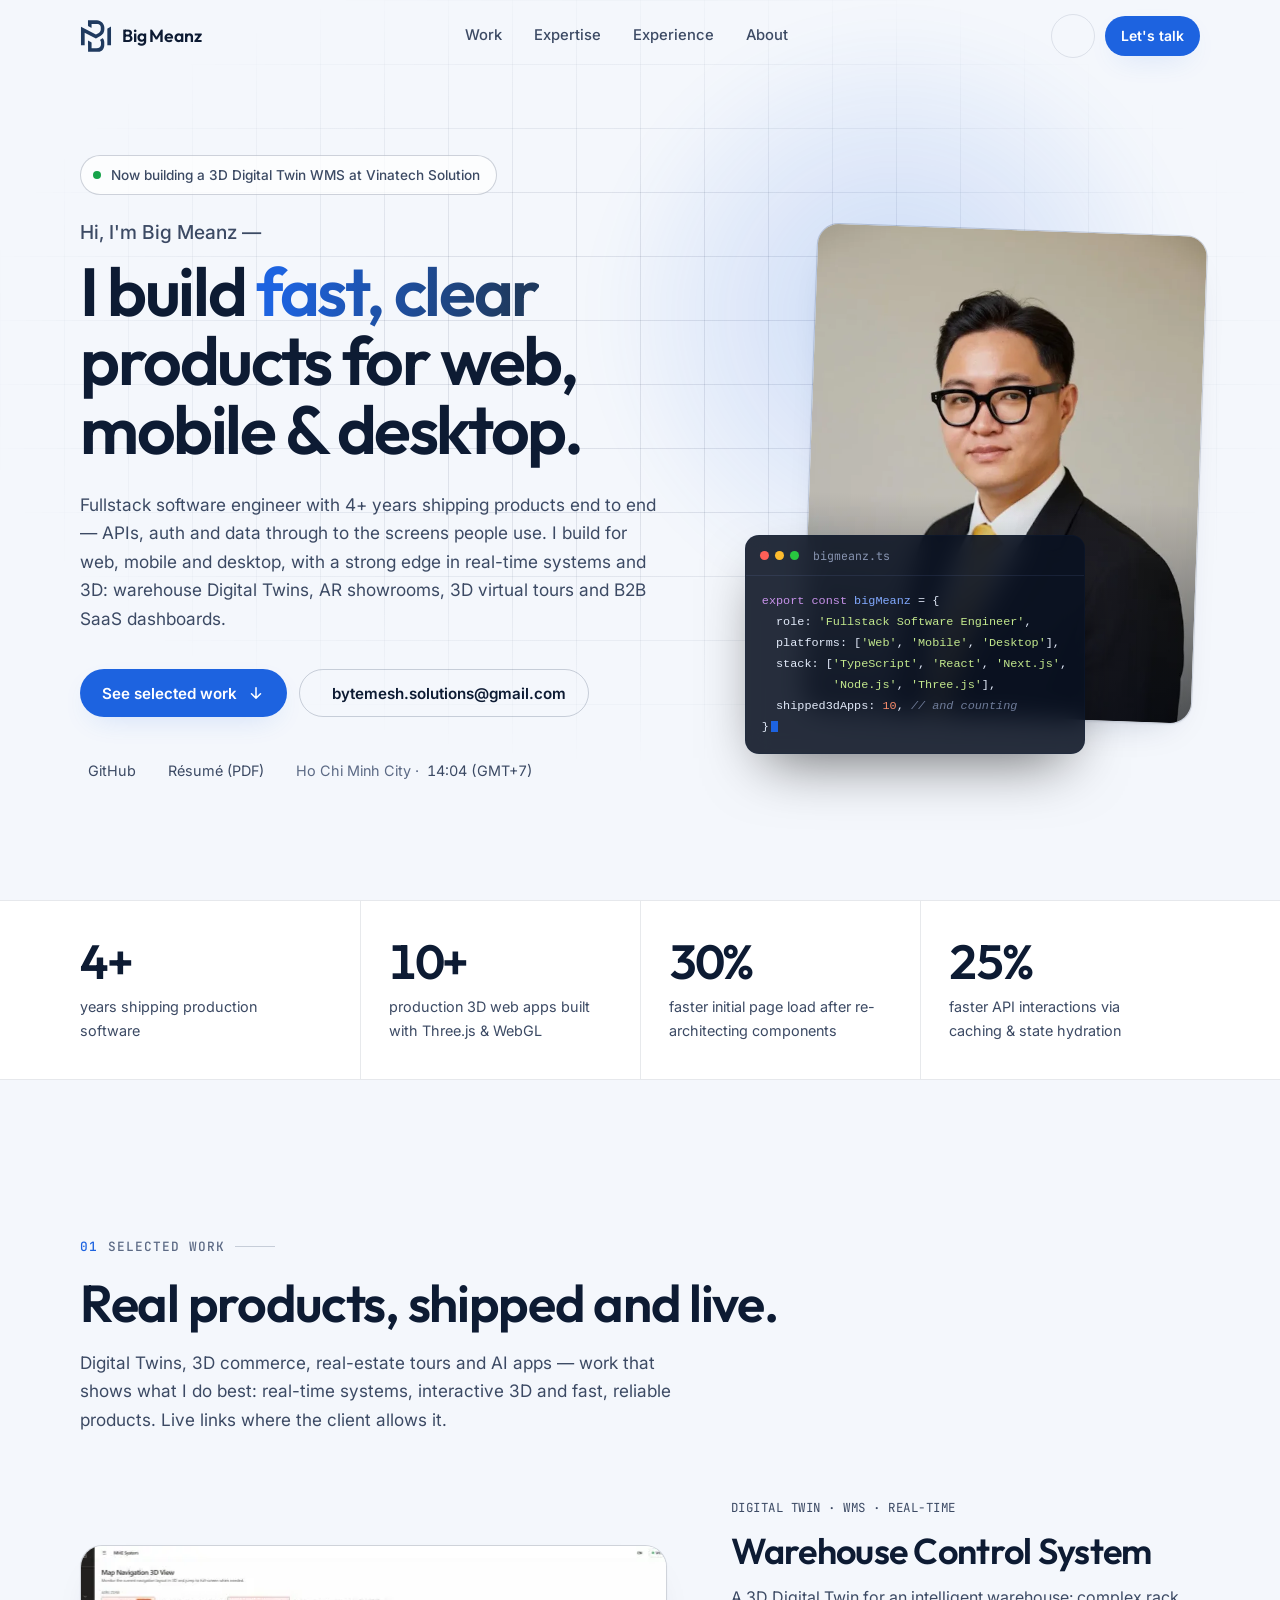
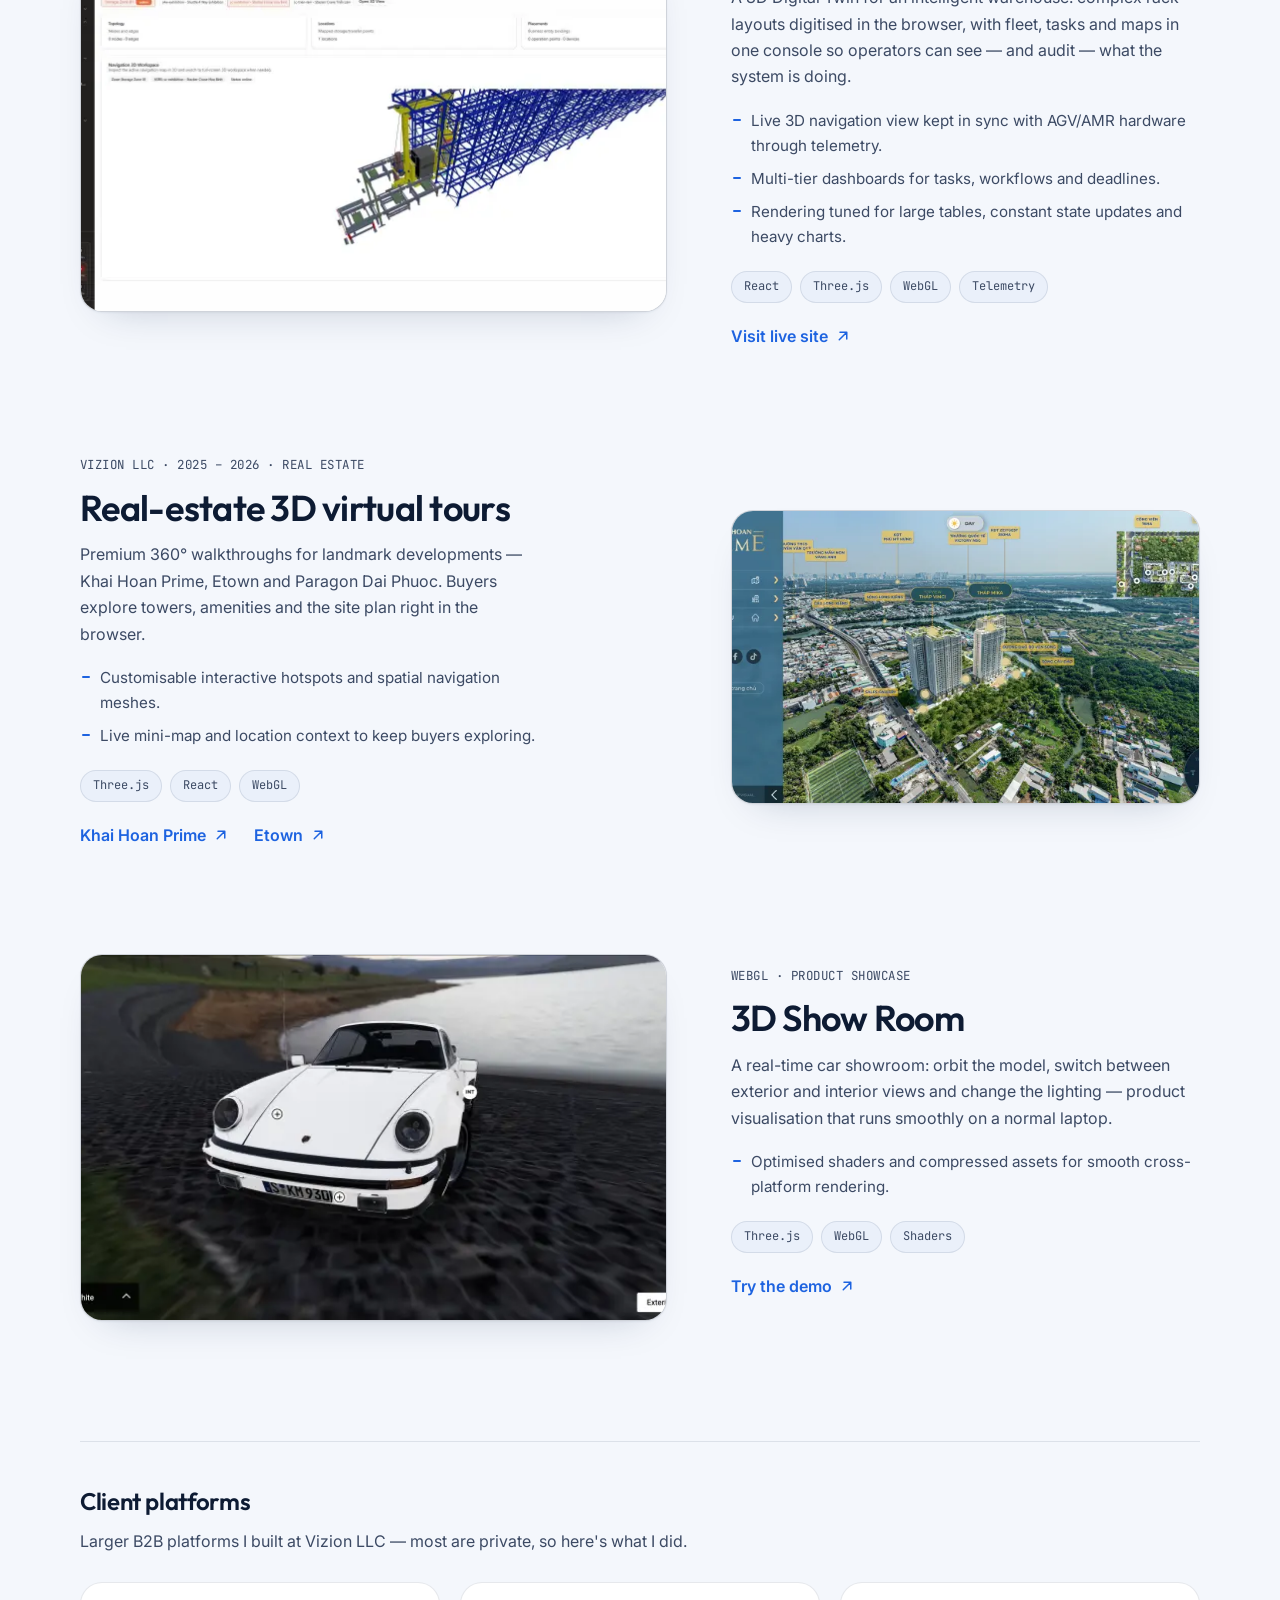
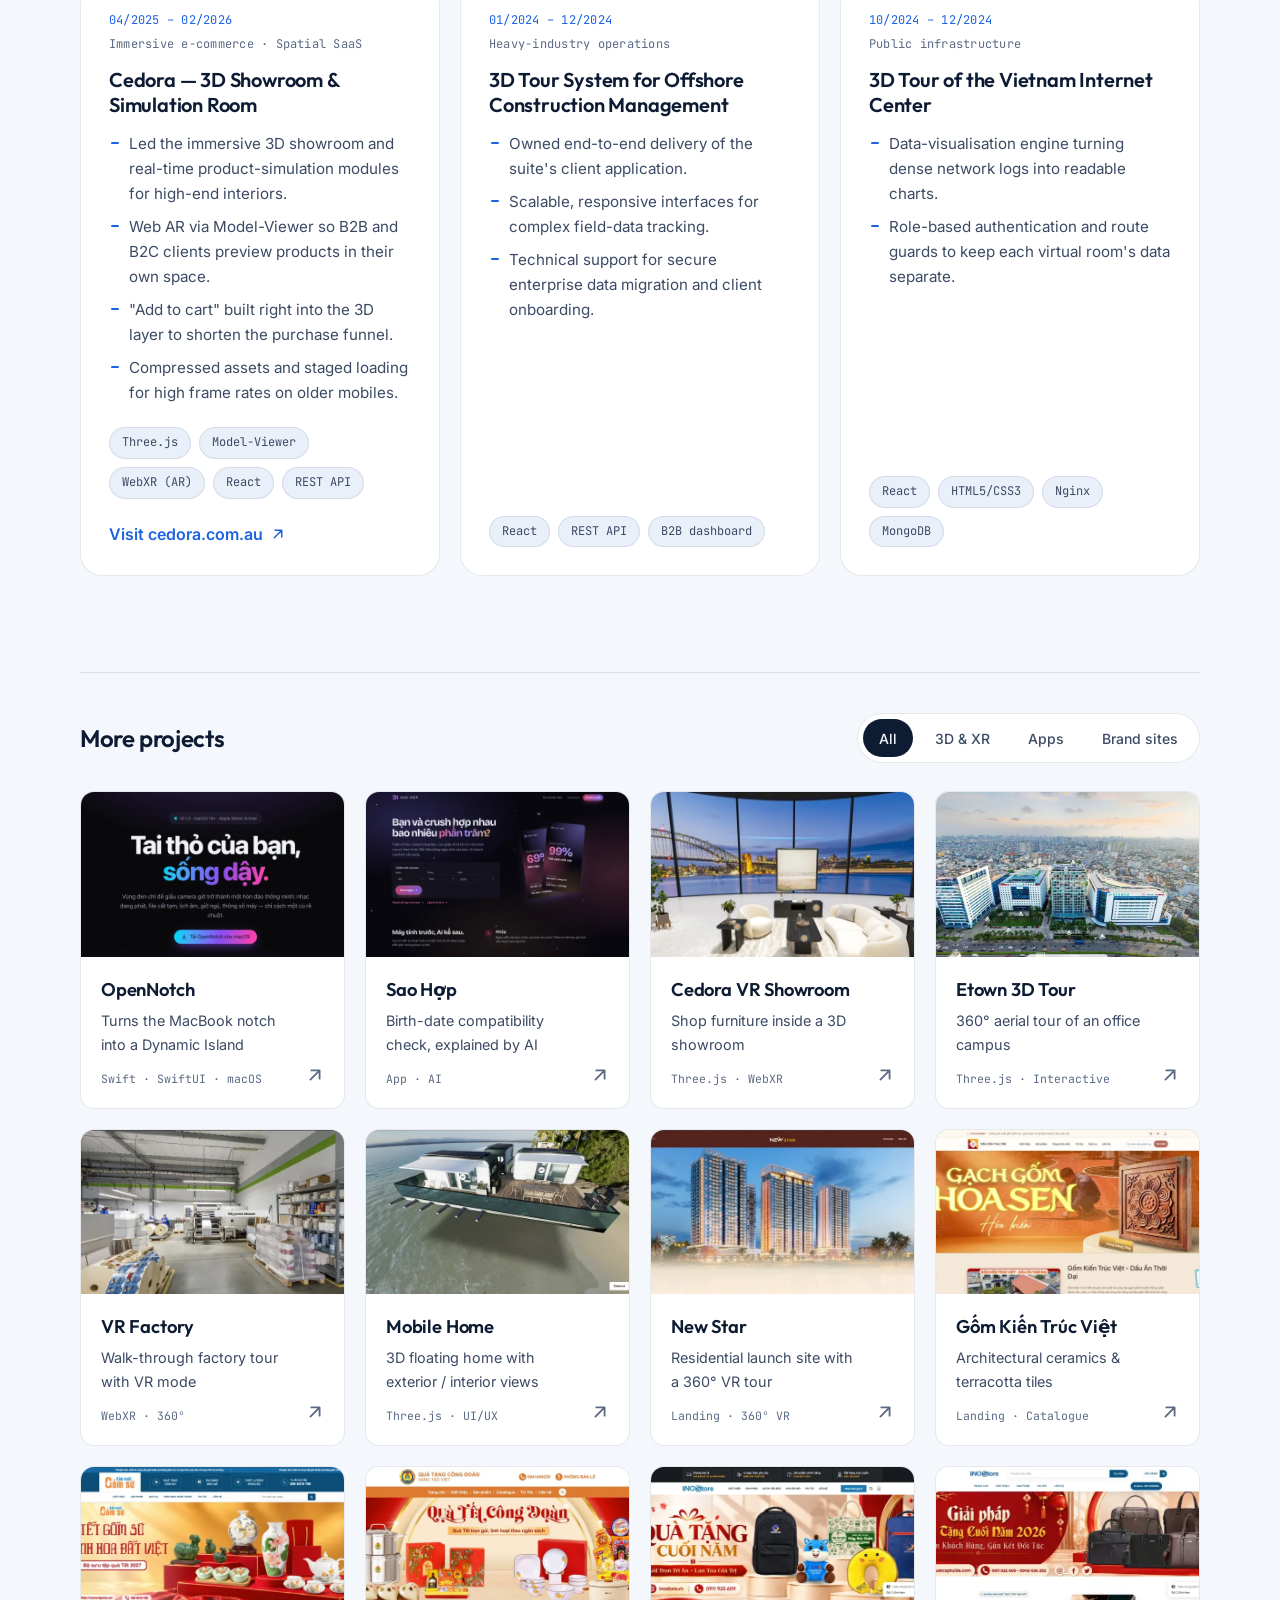
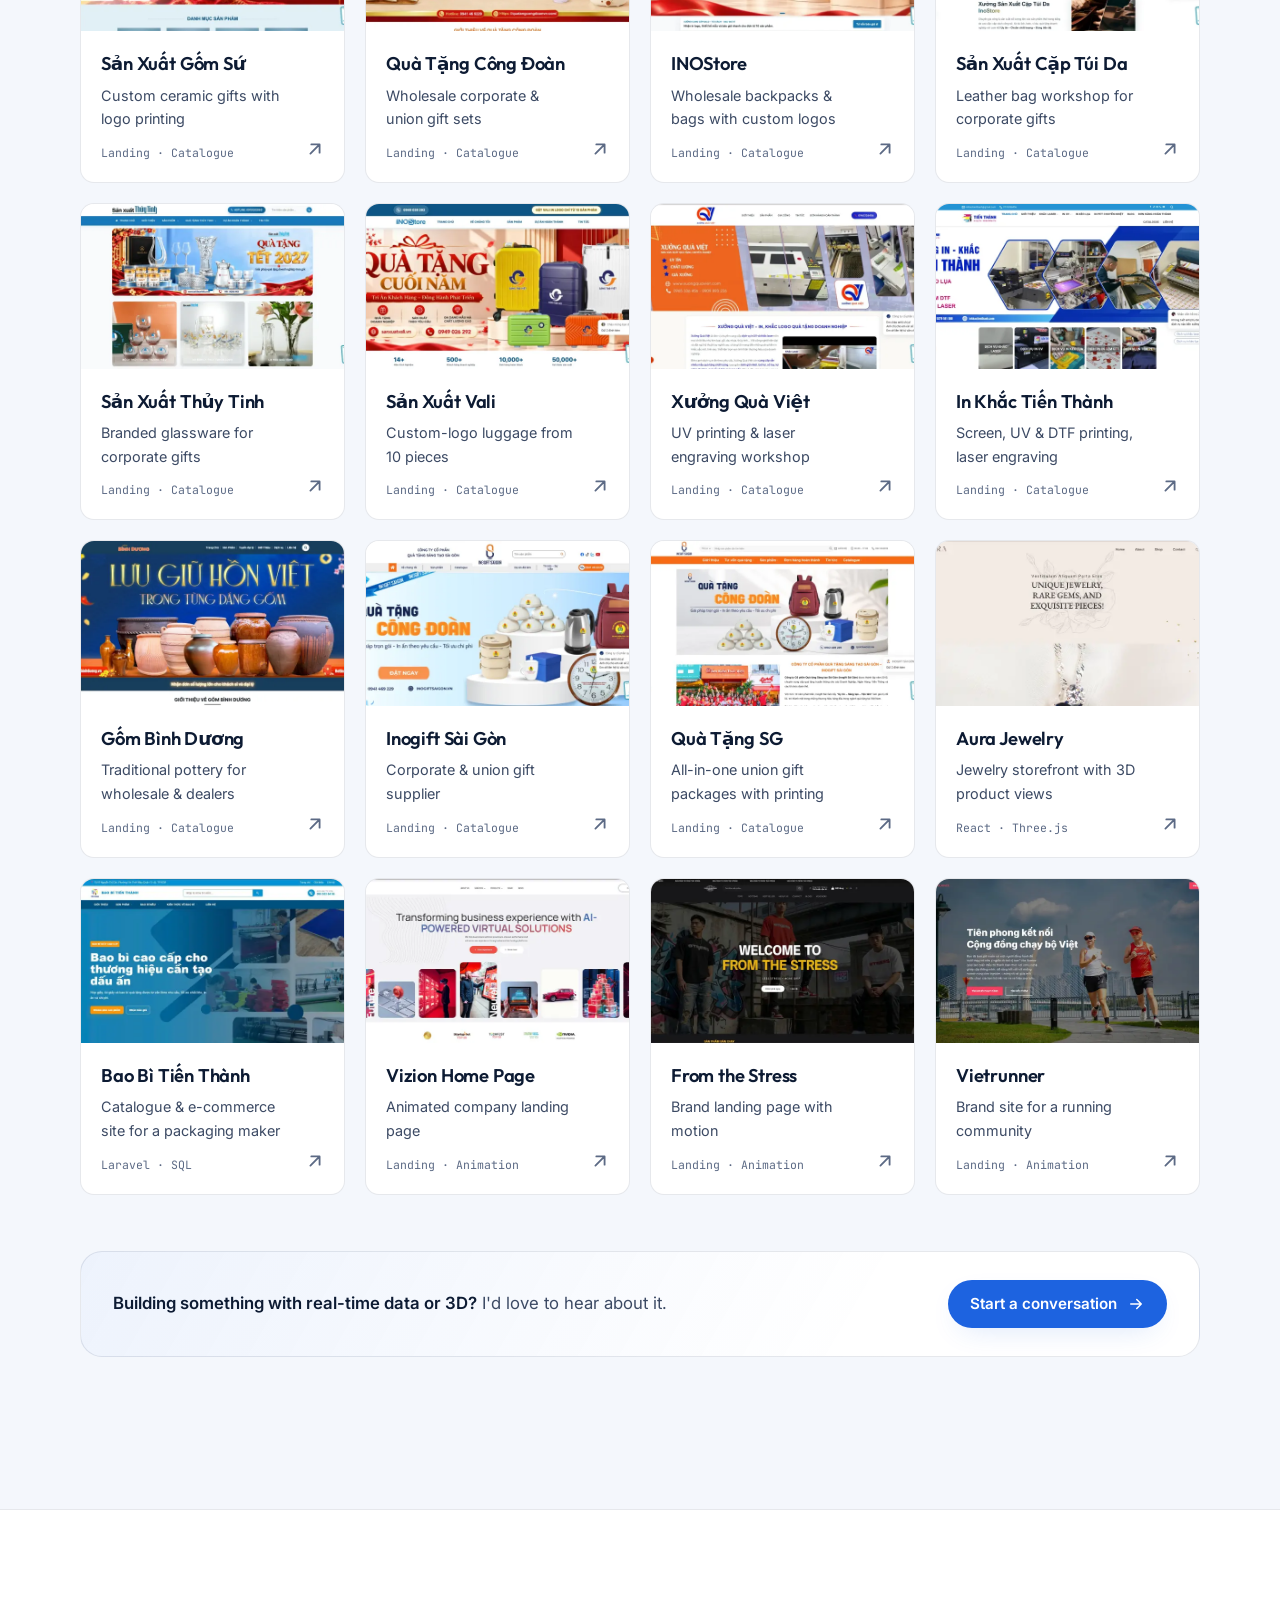
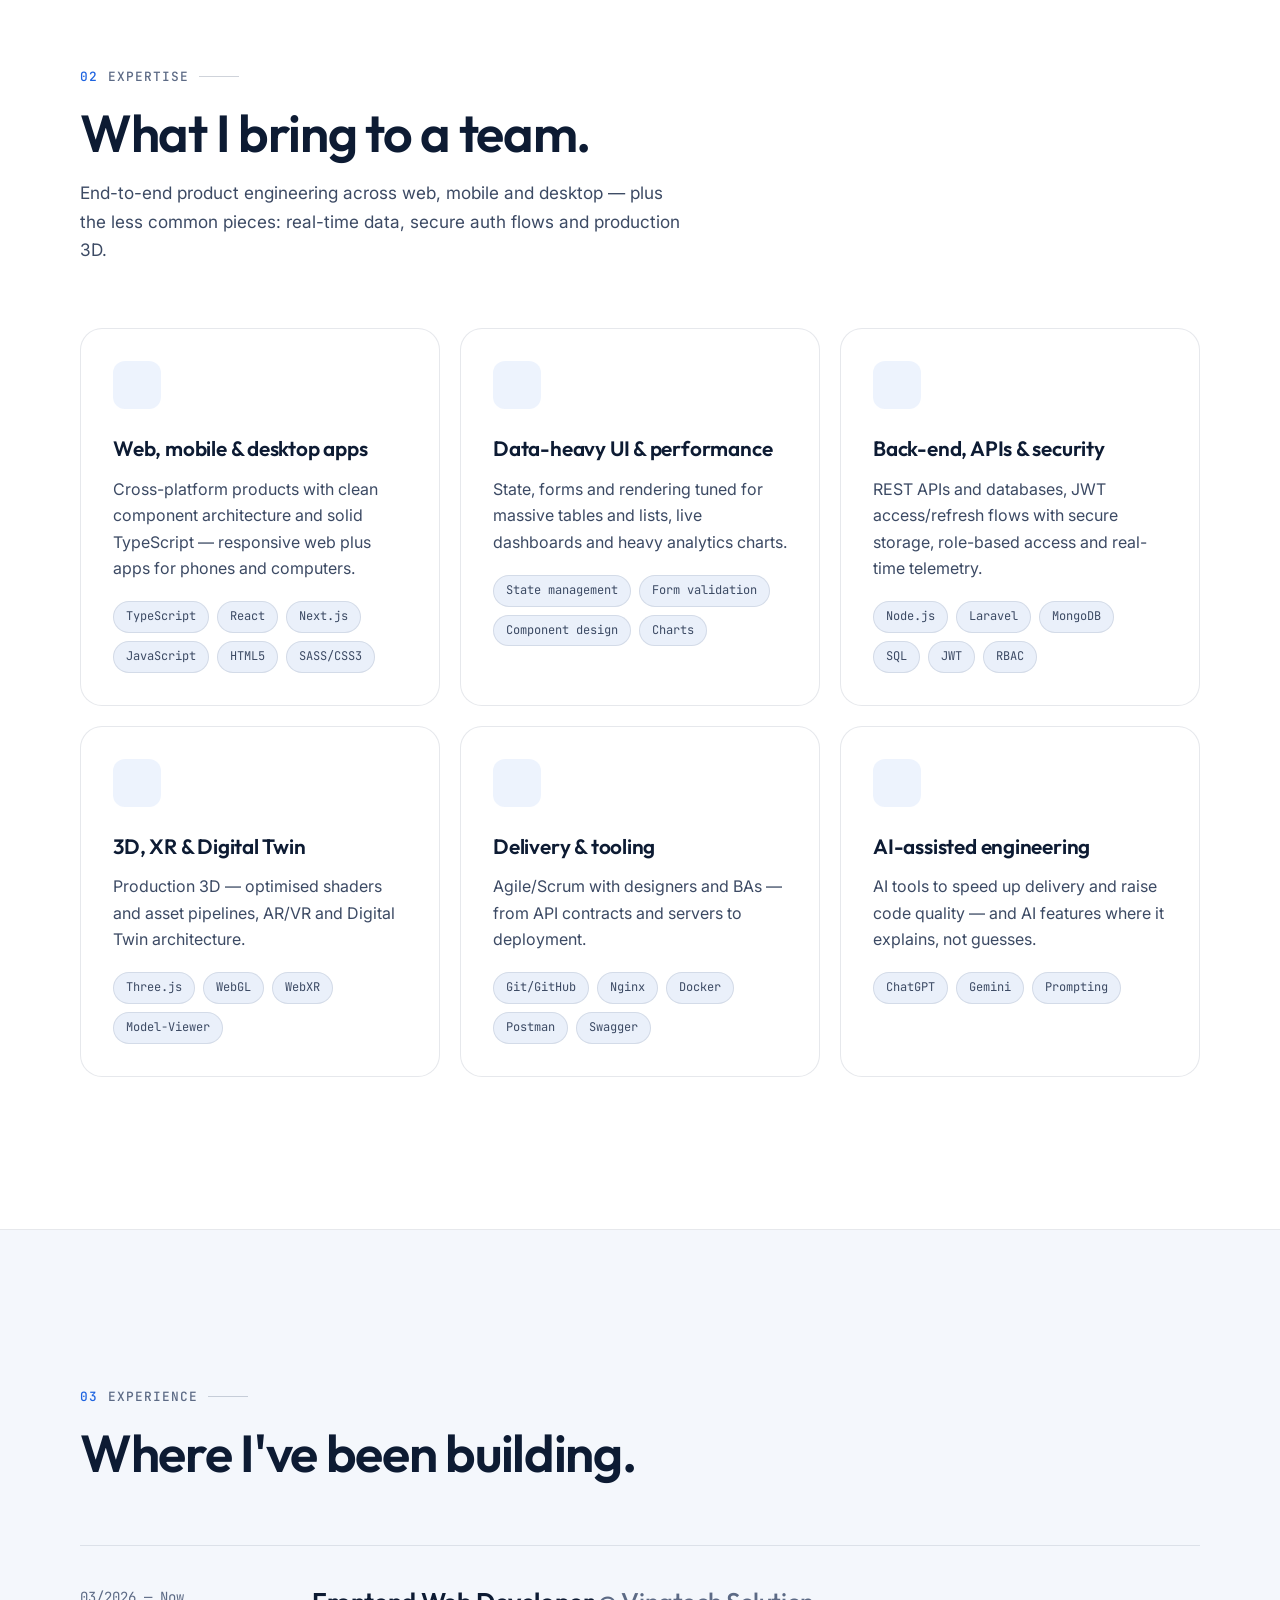
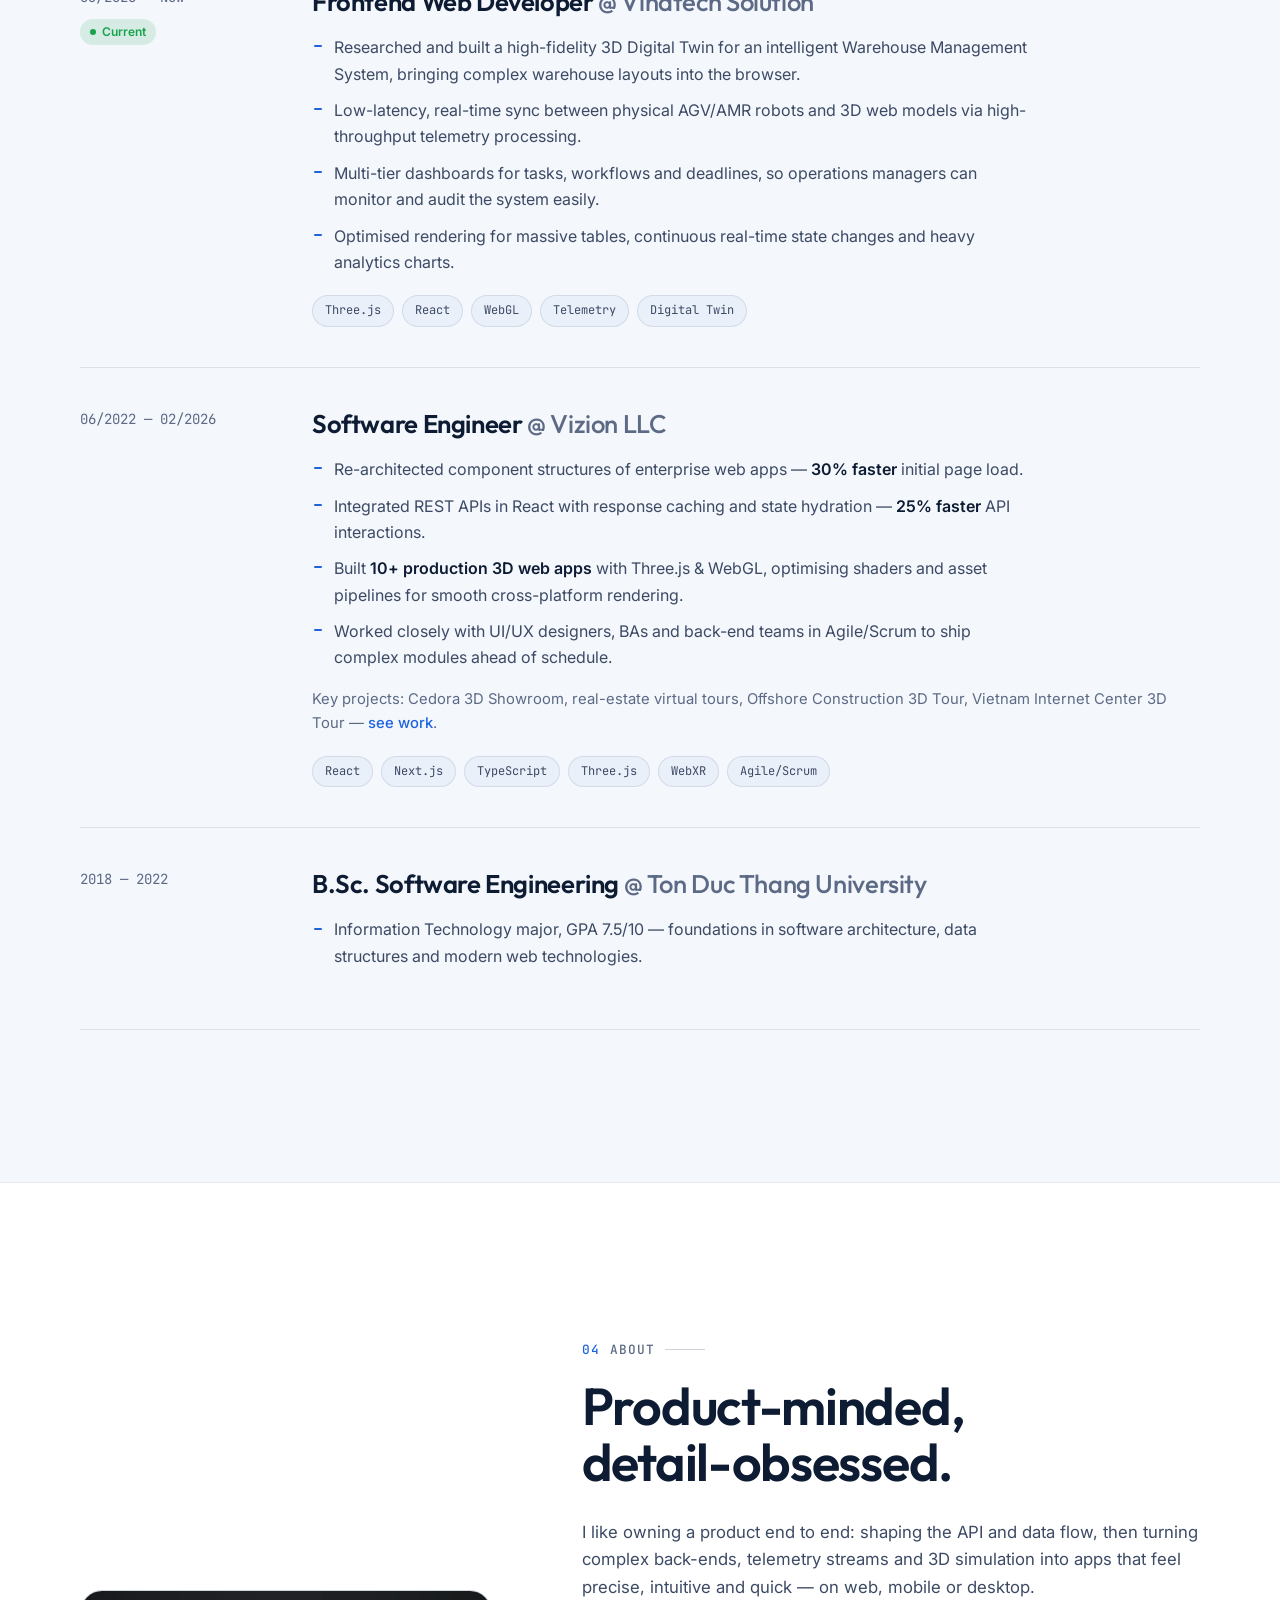
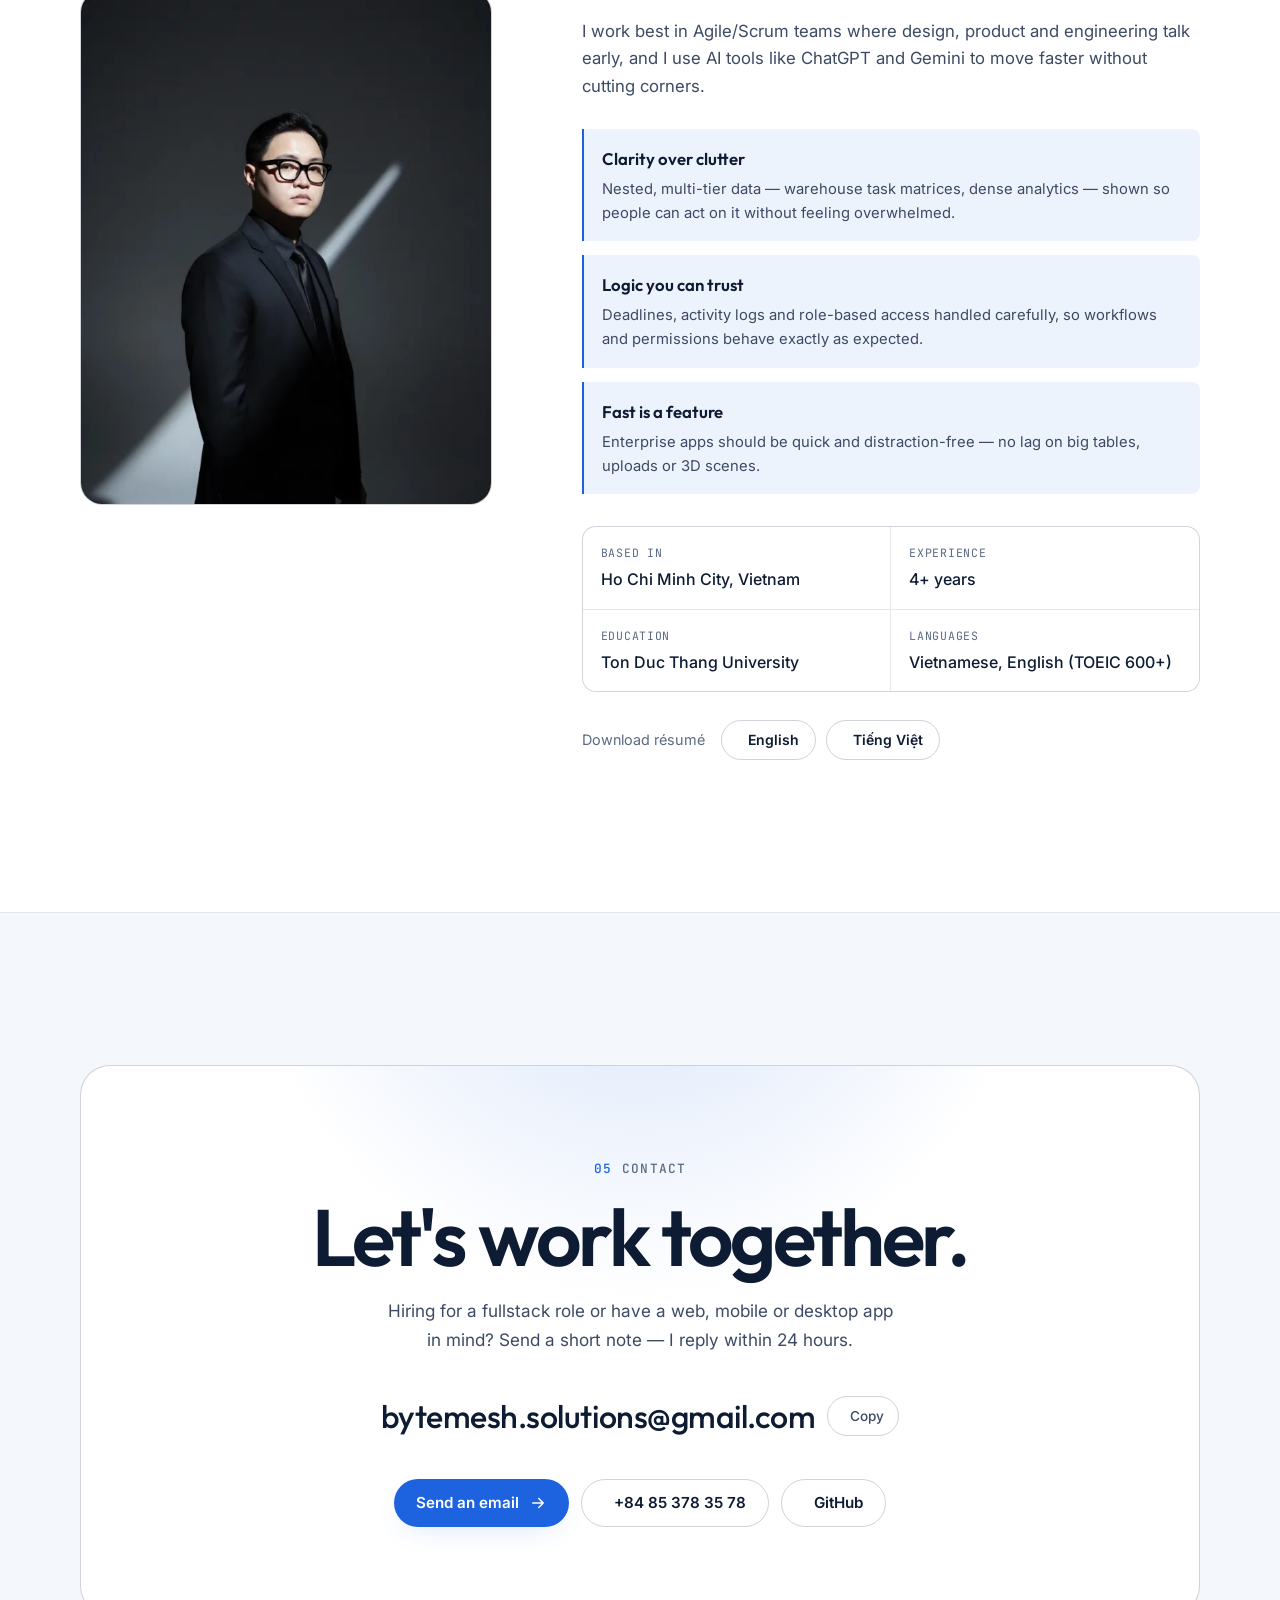
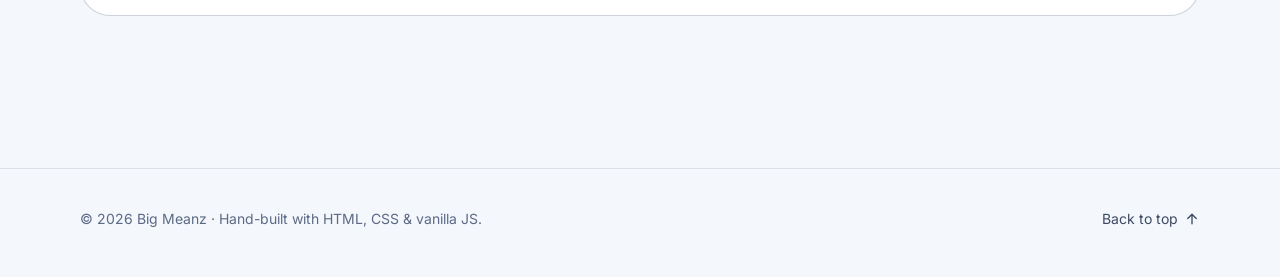
==== commit fd9fd669: "Switch contact email to bytemesh.solutions@gmail.com Update the hero, contact section and copy butto" ====
--- a/index.html
+++ b/index.html
@@ -13,14 +13,14 @@
   <meta property="og:description"
     content="Fullstack products for web, mobile &amp; desktop — from 3D Digital Twins to real-time B2B SaaS.">
   <meta property="og:url" content="https://nghiadang.site/">
-  <meta property="og:image" content="https://nghiadang.site/images/work/og-image.jpg?v=2">
+  <meta property="og:image" content="https://nghiadang.site/images/work/og-image.jpg?v=3">
   <meta property="og:image:type" content="image/jpeg">
   <meta property="og:image:width" content="1200">
   <meta property="og:image:height" content="630">
   <meta property="og:image:alt" content="Big Meanz — I build fast, clear products for web, mobile &amp; desktop.">
   <meta name="twitter:card" content="summary_large_image">
   <meta name="twitter:title" content="Big Meanz — Fullstack Software Engineer">
-  <meta name="twitter:image" content="https://nghiadang.site/images/work/og-image.jpg?v=2">
+  <meta name="twitter:image" content="https://nghiadang.site/images/work/og-image.jpg?v=3">
   <link rel="canonical" href="https://nghiadang.site/">
 
   <script>
@@ -135,9 +135,9 @@
               See selected work
               <svg class="btn-icon btn-icon-down" aria-hidden="true"><use href="#i-arrow-d" /></svg>
             </a>
-            <a href="mailto:nghia12a319@gmail.com" class="btn btn-ghost">
+            <a href="mailto:bytemesh.solutions@gmail.com" class="btn btn-ghost">
               <i class="far fa-envelope" aria-hidden="true"></i>
-              nghia12a319@gmail.com
+              bytemesh.solutions@gmail.com
             </a>
           </div>
 
@@ -901,8 +901,8 @@
             within 24 hours.</p>
 
           <div class="email-row">
-            <a href="mailto:nghia12a319@gmail.com" class="email-link">nghia12a319@gmail.com</a>
-            <button type="button" class="copy-btn" id="copyEmail" data-email="nghia12a319@gmail.com">
+            <a href="mailto:bytemesh.solutions@gmail.com" class="email-link">bytemesh.solutions@gmail.com</a>
+            <button type="button" class="copy-btn" id="copyEmail" data-email="bytemesh.solutions@gmail.com">
               <i class="far fa-copy" aria-hidden="true"></i>
               <span class="copy-label">Copy</span>
             </button>
@@ -910,7 +910,7 @@
 
           <ul class="contact-links">
             <li>
-              <a href="mailto:nghia12a319@gmail.com" class="btn btn-primary">
+              <a href="mailto:bytemesh.solutions@gmail.com" class="btn btn-primary">
                 Send an email <svg class="btn-icon" aria-hidden="true"><use href="#i-arrow-r" /></svg>
               </a>
             </li>
